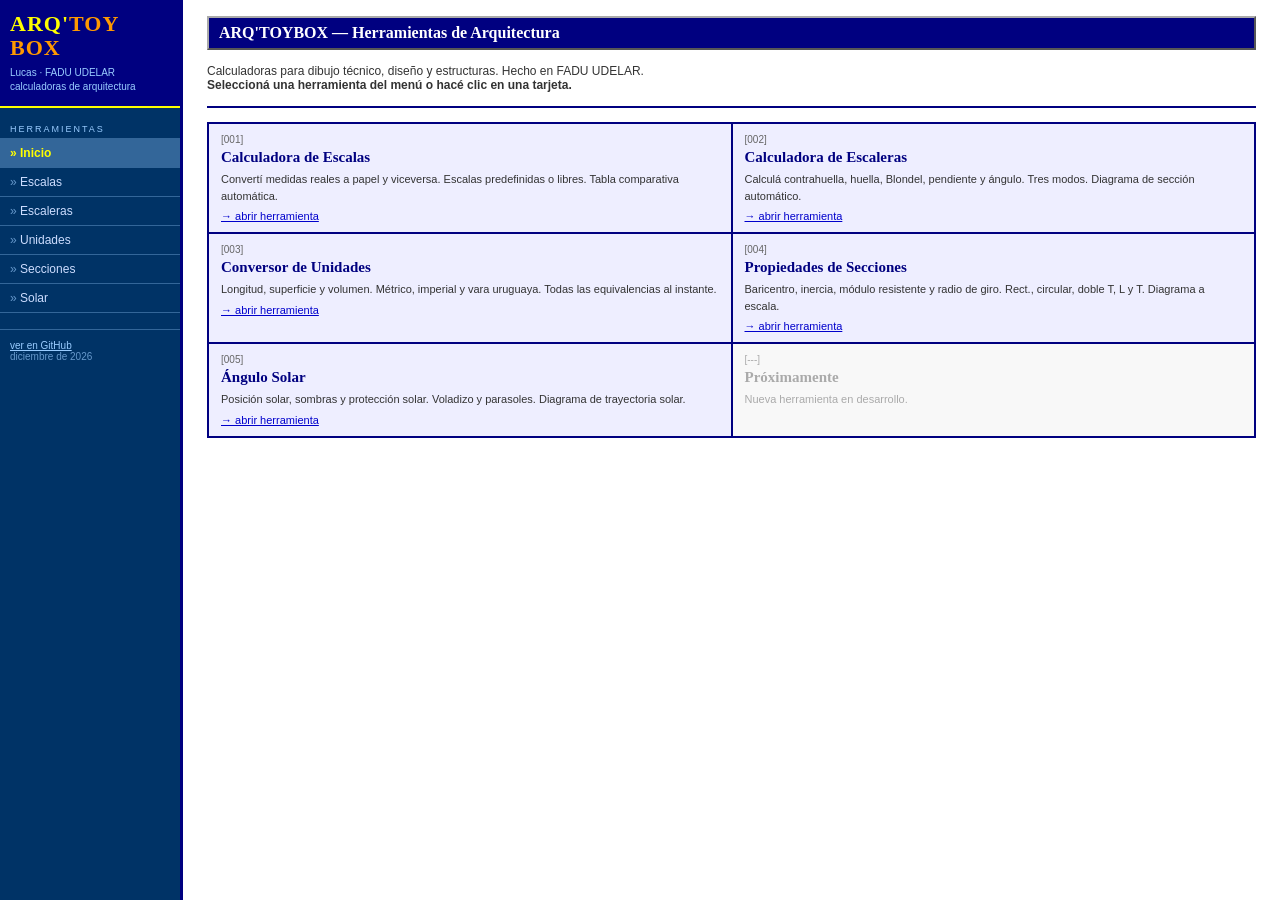
==== index.html @ 0f204b92 "Rename index(1).html to index.html" ====
<!DOCTYPE html>
<html lang="es">
<head>
  <meta charset="UTF-8" />
  <meta name="viewport" content="width=1200" />
  <title>ARQ'TOYBOX</title>
  <link rel="preconnect" href="https://fonts.googleapis.com" />
  <link href="https://fonts.googleapis.com/css2?family=DM+Mono:ital,wght@0,300;0,400;0,500;1,300&family=Barlow+Condensed:wght@300;400;600;700&display=swap" rel="stylesheet" />
  <style>
    * { margin: 0; padding: 0; box-sizing: border-box; }

    body {
      min-width: 1100px;
      background: #cccccc;
      font-family: Arial, Helvetica, sans-serif;
      font-size: 13px;
      color: #000000;
    }

    /* LAYOUT */
    .wrap {
      display: flex;
      width: 100%;
      min-height: 100vh;
      align-items: stretch;
    }

    .sidebar {
      width: 180px;
      flex-shrink: 0;
      position: sticky;
      top: 0;
      height: 100vh;
      overflow-y: auto;
      background: #003366;
      color: #ffffff;
      padding: 0;
      scrollbar-width: none;
    }
    .sidebar::-webkit-scrollbar { display: none; }

    .sidebar-header {
      background: #000080;
      padding: 12px 10px;
      border-bottom: 2px solid #ffff00;
    }

    .site-title {
      font-family: "Times New Roman", Times, serif;
      font-size: 22px;
      font-weight: bold;
      color: #ffff00;
      line-height: 1.1;
      text-transform: uppercase;
      letter-spacing: 1px;
    }

    .site-title span { color: #ff9900; }

    .header-sub {
      font-size: 10px;
      color: #99ccff;
      margin-top: 6px;
      line-height: 1.4;
    }

    /* NAV */
    .tabs-bar {
      padding: 8px 0;
    }

    .nav-label {
      font-size: 9px;
      color: #99ccff;
      text-transform: uppercase;
      letter-spacing: 2px;
      padding: 8px 10px 4px;
      border-bottom: 1px solid #336699;
    }

    .tab-btn {
      display: block;
      width: 100%;
      background: none;
      border: none;
      border-bottom: 1px solid #336699;
      padding: 7px 10px;
      font-family: Arial, sans-serif;
      font-size: 12px;
      color: #ccddff;
      cursor: pointer;
      text-align: left;
      text-decoration: none;
    }
    .tab-btn::before { content: "» "; color: #6699cc; }
    .tab-btn:hover { background: #336699; color: #ffffff; }
    .tab-btn.active { background: #336699; color: #ffff00; font-weight: bold; }
    .tab-btn.active::before { color: #ffff00; }

    .sidebar-footer {
      padding: 10px;
      font-size: 10px;
      color: #6699cc;
      border-top: 1px solid #336699;
      margin-top: 8px;
    }
    .sidebar-footer a { color: #99ccff; }

    /* MAIN */
    .main-content {
      flex: 1;
      min-width: 0;
      padding: 16px 24px;
      background: #ffffff;
      border-left: 3px solid #000080;
      overflow-x: auto;
    }

    /* PAGE TITLE BAR */
    .page-title-bar {
      background: #000080;
      color: #ffffff;
      font-family: "Times New Roman", serif;
      font-size: 16px;
      font-weight: bold;
      padding: 6px 10px;
      margin-bottom: 14px;
      border: 2px outset #aaaaaa;
    }

    /* PANELS */
    .panel { display: none; }
    .panel.active { display: block; }

    /* INICIO */
    .tools-grid {
      display: table;
      width: 100%;
      border-collapse: collapse;
      margin-top: 10px;
    }
    .tools-row { display: table-row; }
    .tool-card {
      display: table-cell;
      width: 50%;
      border: 2px solid #000080;
      padding: 10px 12px;
      vertical-align: top;
      background: #eeeeff;
      cursor: pointer;
    }
    .tool-card:hover { background: #ddddff; }
    .tool-card + .tool-card { border-left: none; }
    .tools-row + .tools-row .tool-card { border-top: none; }

    .tool-num { font-size: 10px; color: #666666; margin-bottom: 4px; }
    .tool-name {
      font-family: "Times New Roman", serif;
      font-size: 15px;
      font-weight: bold;
      color: #000080;
      margin-bottom: 5px;
    }
    .tool-desc { font-size: 11px; color: #333333; line-height: 1.5; }
    .tool-link { color: #0000cc; font-size: 11px; text-decoration: underline; display: block; margin-top: 6px; }

    /* SECCIÓN HR */
    .section-hr {
      border: none;
      border-top: 2px solid #000080;
      margin: 14px 0;
    }

    /* CALCULADORAS */
    .calc-wrap {
      display: flex;
      gap: 16px;
      align-items: flex-start;
    }
    .calc-wrap > .calc-block:first-child {
      width: 320px;
      flex-shrink: 0;
      border-right: 1px dashed #999999;
      padding-right: 16px;
      background: none;
      border-top: none;
      border-left: none;
      border-bottom: none;
    }
    .calc-wrap > .calc-block:not(:first-child) {
      flex: 1;
      background: none;
      border: none;
      padding-left: 0;
    }

    .calc-block { margin-bottom: 14px; }

    .calc-title {
      background: #000080;
      color: #ffffff;
      font-size: 11px;
      font-weight: bold;
      padding: 4px 8px;
      text-transform: uppercase;
      letter-spacing: 1px;
      margin-bottom: 10px;
    }

    /* inputs */
    .field { margin-bottom: 10px; }
    .field label {
      display: block;
      font-size: 11px;
      font-weight: bold;
      color: #333333;
      margin-bottom: 3px;
    }
    .field input, .field select {
      width: 100%;
      border: 2px inset #aaaaaa;
      background: #ffffff;
      color: #000000;
      font-family: "Courier New", monospace;
      font-size: 13px;
      padding: 3px 5px;
      -moz-appearance: textfield;
    }
    .field input::-webkit-outer-spin-button,
    .field input::-webkit-inner-spin-button { -webkit-appearance: none; }
    .field input:focus, .field select:focus { outline: 2px solid #000080; }
    .input-group { display: flex; gap: 4px; }
    .input-group input { flex: 1; }
    .input-group select { width: 80px; flex-shrink: 0; }

    /* presets */
    .scale-presets { margin-bottom: 8px; }
    .preset-btn {
      background: #dddddd;
      border: 2px outset #aaaaaa;
      color: #000000;
      font-size: 10px;
      padding: 2px 6px;
      cursor: pointer;
      margin: 2px;
      font-family: Arial, sans-serif;
    }
    .preset-btn:active { border-style: inset; }
    .preset-btn.sel { background: #000080; color: #ffff00; border-style: inset; }
    .preset-btn:hover:not(.sel) { background: #bbbbdd; }

    /* resultado */
    .result-box {
      border: 2px inset #aaaaaa;
      background: #f0f0f0;
      padding: 8px 10px;
      margin-top: 6px;
      font-family: "Courier New", monospace;
    }
    .result-row {
      display: flex;
      justify-content: space-between;
      align-items: baseline;
      padding: 3px 0;
      border-bottom: 1px dotted #999999;
    }
    .result-row:last-child { border-bottom: none; }
    .result-label { font-size: 10px; color: #555555; font-family: Arial, sans-serif; }
    .result-val { font-size: 15px; font-weight: bold; color: #000080; font-family: "Courier New", monospace; }
    .result-val.accent { color: #cc0000; }
    .result-val.small { font-size: 12px; }

    /* badges */
    .status-badge { font-size: 10px; font-weight: bold; padding: 1px 5px; border: 1px solid; }
    .status-ok   { background: #ccffcc; color: #006600; border-color: #006600; }
    .status-warn { background: #ffffcc; color: #886600; border-color: #886600; }
    .status-bad  { background: #ffcccc; color: #cc0000; border-color: #cc0000; }

    /* modos */
    .mode-tabs { margin-bottom: 10px; }
    .mode-btn {
      background: #dddddd;
      border: 2px outset #aaaaaa;
      font-size: 10px;
      padding: 3px 8px;
      cursor: pointer;
      font-family: Arial, sans-serif;
      margin-right: 2px;
      color: #000000;
    }
    .mode-btn.active { background: #000080; color: #ffffff; border-style: inset; }
    .mode-btn:hover:not(.active) { background: #bbbbdd; }
    .mode-panel { display: none; }
    .mode-panel.active { display: block; }

    /* SVG */
    .stair-svg { width: 100%; margin-top: 10px; }

    /* SECCIONES */
    .sec-form { display: none; }
    .sec-form.active { display: block; }

    /* ACORDEÓN */
    .didactic { margin-top: 16px; border: 2px solid #000080; }
    .didactic-header {
      background: #ccccee;
      border-bottom: 1px solid #000080;
      padding: 6px 10px;
      cursor: pointer;
      display: flex;
      justify-content: space-between;
      align-items: center;
      user-select: none;
    }
    .didactic-header:hover { background: #bbbbdd; }
    .didactic-header-left { display: flex; align-items: center; gap: 8px; }
    .didactic-icon { font-weight: bold; color: #000080; font-size: 12px; }
    .didactic-title { font-size: 11px; font-weight: bold; color: #000066; text-transform: uppercase; letter-spacing: 1px; }
    .didactic-arrow { color: #000080; font-size: 11px; }
    .didactic.open .didactic-arrow { transform: rotate(180deg); display: inline-block; }

    .didactic-body {
      display: none;
      padding: 12px 14px;
      background: #f8f8ff;
      font-size: 12px;
      line-height: 1.7;
      color: #222222;
    }
    .didactic.open .didactic-body { display: block; }
    .didactic-body p { margin-bottom: 10px; }
    .didactic-body p:last-child { margin-bottom: 0; }
    .didactic-body strong { color: #000080; }
    .didactic-body em { color: #cc0000; font-style: normal; font-weight: bold; }

    .didactic-body .formula {
      display: block;
      background: #eeeeff;
      border-left: 3px solid #000080;
      padding: 6px 10px;
      margin: 8px 0;
      font-family: "Courier New", monospace;
      font-size: 12px;
      color: #000000;
    }

    .didactic-body ul { list-style: disc; padding-left: 18px; margin: 6px 0 10px; }
    .didactic-body ul li { margin-bottom: 3px; font-size: 12px; }
    .didactic-body ul li strong { color: #000080; }

    .didactic-section-title {
      font-size: 10px;
      font-weight: bold;
      color: #000080;
      text-transform: uppercase;
      letter-spacing: 1px;
      margin: 12px 0 5px;
      border-bottom: 1px solid #ccccee;
      padding-bottom: 2px;
    }
    .didactic-section-title:first-child { margin-top: 0; }
  </style>
</head>
<body>
<div class="wrap">

  <!-- SIDEBAR -->
  <aside class="sidebar">
    <div class="sidebar-header">
      <div class="site-title">ARQ'<span>TOY<br>BOX</span></div>
      <p class="header-sub">Lucas · FADU UDELAR<br>calculadoras de arquitectura</p>
    </div>

    <nav class="tabs-bar">
      <div class="nav-label">herramientas</div>
      <button class="tab-btn active" data-tab="inicio">Inicio</button>
      <button class="tab-btn" data-tab="escalas">Escalas</button>
      <button class="tab-btn" data-tab="escaleras">Escaleras</button>
      <button class="tab-btn" data-tab="unidades">Unidades</button>
      <button class="tab-btn" data-tab="secciones">Secciones</button>
      <button class="tab-btn" data-tab="solar">Solar</button>
    </nav>

    <div class="sidebar-footer">
      <a href="https://github.com" target="_blank">ver en GitHub</a><br>
      <span id="footerDate"></span>
    </div>
  </aside>

  <!-- MAIN -->
  <main class="main-content">
  <section class="panel active" id="panel-inicio">
    <div class="page-title-bar">ARQ'TOYBOX — Herramientas de Arquitectura</div>
    <p style="font-size:12px; margin-bottom:10px; color:#333;">
      Calculadoras para dibujo técnico, diseño y estructuras. Hecho en FADU UDELAR.<br>
      <strong>Seleccioná una herramienta del menú o hacé clic en una tarjeta.</strong>
    </p>
    <hr class="section-hr">
    <div class="tools-grid">
      <div class="tools-row">
        <div class="tool-card" onclick="switchTab('escalas')">
          <div class="tool-num">[001]</div>
          <div class="tool-name">Calculadora de Escalas</div>
          <div class="tool-desc">Convertí medidas reales a papel y viceversa. Escalas predefinidas o libres. Tabla comparativa automática.</div>
          <span class="tool-link">→ abrir herramienta</span>
        </div>
        <div class="tool-card" onclick="switchTab('escaleras')">
          <div class="tool-num">[002]</div>
          <div class="tool-name">Calculadora de Escaleras</div>
          <div class="tool-desc">Calculá contrahuella, huella, Blondel, pendiente y ángulo. Tres modos. Diagrama de sección automático.</div>
          <span class="tool-link">→ abrir herramienta</span>
        </div>
      </div>
      <div class="tools-row">
        <div class="tool-card" onclick="switchTab('unidades')">
          <div class="tool-num">[003]</div>
          <div class="tool-name">Conversor de Unidades</div>
          <div class="tool-desc">Longitud, superficie y volumen. Métrico, imperial y vara uruguaya. Todas las equivalencias al instante.</div>
          <span class="tool-link">→ abrir herramienta</span>
        </div>
        <div class="tool-card" onclick="switchTab('secciones')">
          <div class="tool-num">[004]</div>
          <div class="tool-name">Propiedades de Secciones</div>
          <div class="tool-desc">Baricentro, inercia, módulo resistente y radio de giro. Rect., circular, doble T, L y T. Diagrama a escala.</div>
          <span class="tool-link">→ abrir herramienta</span>
        </div>
      </div>
      <div class="tools-row">
        <div class="tool-card" onclick="switchTab('solar')">
          <div class="tool-num">[005]</div>
          <div class="tool-name">Ángulo Solar</div>
          <div class="tool-desc">Posición solar, sombras y protección solar. Voladizo y parasoles. Diagrama de trayectoria solar.</div>
          <span class="tool-link">→ abrir herramienta</span>
        </div>
        <div class="tool-card" style="background:#f8f8f8; cursor:default;">
          <div class="tool-num" style="color:#aaa;">[---]</div>
          <div class="tool-name" style="color:#aaa;">Próximamente</div>
          <div class="tool-desc" style="color:#aaa;">Nueva herramienta en desarrollo.</div>
        </div>
      </div>
    </div>
  </section>

  <!-- ══ ESCALAS ══ -->
  <section class="panel" id="panel-escalas">
    <div class="page-title-bar">Calculadora de Escalas</div>
    <div class="calc-wrap">

      <div class="calc-block">
        <div class="calc-title">Parámetros</div>
        <div class="field">
          <label>Escala</label>
          <div class="scale-presets" id="scalePresets">
            <button class="preset-btn" data-v="5">1:5</button>
            <button class="preset-btn" data-v="10">1:10</button>
            <button class="preset-btn" data-v="20">1:20</button>
            <button class="preset-btn" data-v="25">1:25</button>
            <button class="preset-btn" data-v="50">1:50</button>
            <button class="preset-btn" data-v="75">1:75</button>
            <button class="preset-btn" data-v="100">1:100</button>
            <button class="preset-btn" data-v="200">1:200</button>
            <button class="preset-btn" data-v="500">1:500</button>
            <button class="preset-btn" data-v="1000">1:1000</button>
          </div>
          <div class="input-group">
            <span style="font-size:14px;color:var(--dim);padding:9px 10px 9px 0;white-space:nowrap;">1 :</span>
            <input type="number" id="scaleVal" min="1" placeholder="200" value="200" />
          </div>
        </div>
        <div class="field">
          <label>Medida real</label>
          <div class="input-group">
            <input type="number" id="realVal" min="0" step="any" placeholder="0" />
            <select id="realUnit">
              <option value="mm">mm</option>
              <option value="cm">cm</option>
              <option value="m" selected>m</option>
            </select>
          </div>
        </div>
        <div style="margin:4px 0 16px;font-size:9px;letter-spacing:.1em;color:var(--dim);text-transform:uppercase;">
          ↕ o ingresá una medida de papel →
        </div>
        <div class="field">
          <label>Medida en papel (inverso)</label>
          <div class="input-group">
            <input type="number" id="paperVal" min="0" step="any" placeholder="0" />
            <select id="paperUnit">
              <option value="mm" selected>mm</option>
              <option value="cm">cm</option>
            </select>
          </div>
        </div>
      </div>

      <div class="calc-block">
        <div class="calc-title">Resultado</div>
        <div style="font-size:9px;letter-spacing:.14em;text-transform:uppercase;color:var(--dim);margin-bottom:12px;" id="scaleLabel">Escala 1:200</div>
        <div class="result-box">
          <div class="result-row">
            <span class="result-label">En papel</span>
            <span class="result-val accent" id="r-mm">—</span>
          </div>
          <div class="result-row">
            <span class="result-label">En papel (cm)</span>
            <span class="result-val small" id="r-cm">—</span>
          </div>
          <div class="result-row">
            <span class="result-label">Medida real</span>
            <span class="result-val small" id="r-real">—</span>
          </div>
        </div>
        <div style="margin-top:20px;">
          <div style="font-size:9px;letter-spacing:.14em;text-transform:uppercase;color:var(--dim);margin-bottom:10px;">Misma medida en otras escalas</div>
          <div id="scaleTable" style="font-size:11px;color:var(--dim);"></div>
        </div>
      </div>
    </div>

    <!-- ACORDEÓN: qué es la escala -->
    <div class="didactic" id="acc-escalas">
      <div class="didactic-header" onclick="toggleAcc('acc-escalas')">
        <div class="didactic-header-left">
          <span class="didactic-icon">?</span>
          <span class="didactic-title">¿Qué es la escala y cómo se usa?</span>
        </div>
        <span class="didactic-arrow">▾</span>
      </div>
      <div class="didactic-body">
        <div class="didactic-section-title">Concepto</div>
        <p>La <strong>escala</strong> es la relación de proporción entre las dimensiones de un dibujo y las dimensiones reales del objeto representado. Se expresa como una razón <em>1:N</em>, donde N indica cuántas veces más grande es la realidad respecto al papel.</p>
        <p>Una escala <strong>1:100</strong> significa que 1 cm en el dibujo equivale a 100 cm (1 m) en la realidad. Una escala <strong>1:1</strong> sería tamaño natural.</p>

        <div class="didactic-section-title">Fórmulas</div>
        <span class="formula">medida en papel = medida real ÷ N</span>
        <span class="formula">medida real = medida en papel × N</span>

        <div class="didactic-section-title">Escalas según uso típico</div>
        <ul>
          <li><strong>1:1 — 1:5</strong> detalles constructivos, piezas, herrajes</li>
          <li><strong>1:10 — 1:20</strong> detalles de carpintería, secciones de muros</li>
          <li><strong>1:50</strong> planos de arquitectura estándar (plantas, cortes, fachadas)</li>
          <li><strong>1:100</strong> plantas generales, proyectos completos</li>
          <li><strong>1:200 — 1:500</strong> implantación, sitio, contexto urbano</li>
          <li><strong>1:1000 y más</strong> planimetría urbana, cartografía</li>
        </ul>

        <div class="didactic-section-title">Para maquetas</div>
        <p>Las escalas más usadas en maquetas son <strong>1:50, 1:100 y 1:200</strong>. A 1:50 una pared de 3 m de altura mide 6 cm en la maqueta. Es la escala donde el detalle de aberturas y espesores de muros empieza a ser legible.</p>

        <div class="didactic-section-title">Tip</div>
        <p>La tabla comparativa que genera la calculadora sirve para decidir qué escala usar según el tamaño de papel disponible: si a 1:100 el dibujo entra en A3 pero a 1:50 no, tenés el dato directo.</p>
      </div>
    </div>
  </section>

  <!-- ══ ESCALERAS ══ -->
  <section class="panel" id="panel-escaleras">
    <div class="page-title-bar">Calculadora de Escaleras</div>

    <!-- PARÁMETROS EN UNA SOLA FILA -->
    <table style="border-collapse:collapse; width:100%; margin-bottom:10px; border:2px solid #000080;">
      <tr style="background:#000080; color:#fff;">
        <th colspan="6" style="padding:4px 8px; font-size:11px; text-align:left; letter-spacing:1px;">PARÁMETROS — completá los que sabés, el resto se calcula</th>
      </tr>
      <tr style="background:#eeeeff;">
        <td style="padding:6px 8px; border:1px solid #aaa; font-size:10px; font-weight:bold; white-space:nowrap;">Altura total H</td>
        <td style="padding:6px 8px; border:1px solid #aaa; font-size:10px; font-weight:bold; white-space:nowrap;">Desarrollo D</td>
        <td style="padding:6px 8px; border:1px solid #aaa; font-size:10px; font-weight:bold; white-space:nowrap;">N° escalones</td>
        <td style="padding:6px 8px; border:1px solid #aaa; font-size:10px; font-weight:bold; white-space:nowrap;">Contrahuella ch</td>
        <td style="padding:6px 8px; border:1px solid #aaa; font-size:10px; font-weight:bold; white-space:nowrap;">Huella h</td>
        <td style="padding:6px 8px; border:1px solid #aaa; font-size:10px; font-weight:bold; white-space:nowrap;">Blondel target</td>
      </tr>
      <tr>
        <td style="padding:4px 6px; border:1px solid #ccc;">
          <input type="number" id="st-H" class="stair-inp" step="1" min="1" placeholder="ej: 270"
            style="width:100%; border:2px inset #aaa; font-family:'Courier New',monospace; font-size:13px; padding:3px 5px;" />
          <div style="font-size:9px;color:#666;margin-top:2px;">cm</div>
        </td>
        <td style="padding:4px 6px; border:1px solid #ccc;">
          <input type="number" id="st-D" class="stair-inp" step="1" min="1" placeholder="ej: 390"
            style="width:100%; border:2px inset #aaa; font-family:'Courier New',monospace; font-size:13px; padding:3px 5px;" />
          <div style="font-size:9px;color:#666;margin-top:2px;">cm (opcional)</div>
        </td>
        <td style="padding:4px 6px; border:1px solid #ccc;">
          <input type="number" id="st-N" class="stair-inp" step="1" min="1" placeholder="ej: 15"
            style="width:100%; border:2px inset #aaa; font-family:'Courier New',monospace; font-size:13px; padding:3px 5px;" />
          <div style="font-size:9px;color:#666;margin-top:2px;">escalones</div>
        </td>
        <td style="padding:4px 6px; border:1px solid #ccc;">
          <input type="number" id="st-cp" class="stair-inp" step="0.5" min="1" placeholder="ej: 17"
            style="width:100%; border:2px inset #aaa; font-family:'Courier New',monospace; font-size:13px; padding:3px 5px;" />
          <div style="font-size:9px;color:#666;margin-top:2px;">cm (opcional)</div>
        </td>
        <td style="padding:4px 6px; border:1px solid #ccc;">
          <input type="number" id="st-h" class="stair-inp" step="0.5" min="1" placeholder="ej: 29"
            style="width:100%; border:2px inset #aaa; font-family:'Courier New',monospace; font-size:13px; padding:3px 5px;" />
          <div style="font-size:9px;color:#666;margin-top:2px;">cm (opcional)</div>
        </td>
        <td style="padding:4px 6px; border:1px solid #ccc;">
          <input type="number" id="st-B" class="stair-inp" step="0.5" min="55" max="70" placeholder="63"
            style="width:100%; border:2px inset #aaa; font-family:'Courier New',monospace; font-size:13px; padding:3px 5px;" />
          <div style="font-size:9px;color:#666;margin-top:2px;">cm (default 63)</div>
        </td>
      </tr>
    </table>

    <!-- RESULTADO + DIBUJO LADO A LADO -->
    <div style="display:flex; gap:16px; align-items:flex-start;">

      <!-- Resultados numéricos -->
      <div style="min-width:260px; flex-shrink:0;">
        <div class="calc-title">Resultado</div>
        <div id="stairResult" style="font-size:11px; color:#666;">Ingresá la altura para calcular.</div>
      </div>

      <!-- Dibujo -->
      <div style="flex:1; border-left:1px dashed #999; padding-left:16px;">
        <div class="calc-title">Sección &amp; planta</div>
        <div id="stairDrawing"></div>
      </div>

    </div>

    <!-- ACORDEÓN -->
    <div class="didactic" id="acc-escaleras">
      <div class="didactic-header" onclick="toggleAcc('acc-escaleras')">
        <div class="didactic-header-left">
          <span class="didactic-icon">?</span>
          <span class="didactic-title">Contrahuella, huella, Blondel y pendiente — ¿qué es cada cosa?</span>
        </div>
        <span class="didactic-arrow">▾</span>
      </div>
      <div class="didactic-body">
        <div class="didactic-section-title">Partes de un escalón</div>
        <p><strong>Contrahuella (ch)</strong> es la dimensión vertical del escalón (alzada/tabica). Interior cómodo: entre <em>16 y 18 cm</em>.</p>
        <p><strong>Huella (h)</strong> es la superficie horizontal donde apoya el pie. No menor a <em>25 cm</em>; ideal 28–32 cm.</p>
        <div class="didactic-section-title">Regla de Blondel</div>
        <p>Relaciona cp y h con el paso humano promedio (~63 cm):</p>
        <span class="formula">2ch + h = 63 cm &nbsp;(rango cómodo: 60 – 65 cm)</span>
        <div class="didactic-section-title">Desarrollo vs. proyección horizontal</div>
        <p>El <strong>desarrollo</strong> es el espacio disponible en planta. La escalera ocupa <strong>(N−1) × h</strong> — el último escalón llega al nivel de piso y no suma huella en planta.</p>
        <div class="didactic-section-title">Referencia rápida</div>
        <ul>
          <li><strong>Residencial cómoda:</strong> ch 17 · h 29 · B 63</li>
          <li><strong>Mínima reglamentaria:</strong> ch 18 · h 25 · B 61</li>
          <li><strong>Exterior:</strong> ch 14 · h 35 · B 63</li>
          <li><strong>Servicio:</strong> ch 20 · h 22 · B 62</li>
        </ul>
      </div>
    </div>
  </section>


  <section class="panel" id="panel-unidades">
    <div class="page-title-bar">Conversor de Unidades</div>

    <!-- CATEGORÍAS -->
    <div class="mode-tabs" id="unitCatTabs" style="max-width:400px; margin-bottom:28px;">
      <button class="mode-btn active" data-cat="longitud">Longitud</button>
      <button class="mode-btn" data-cat="superficie">Superficie</button>
      <button class="mode-btn" data-cat="volumen">Volumen</button>
    </div>

    <div class="calc-wrap">
      <div class="calc-block">
        <div class="calc-title">Valor de entrada</div>
        <div class="field">
          <label id="unitInputLabel">Cantidad</label>
          <div class="input-group">
            <input type="number" id="unitVal" min="0" step="any" placeholder="0" />
            <select id="unitFrom" style="width:110px;"></select>
          </div>
        </div>
      </div>

      <div class="calc-block">
        <div class="calc-title">Equivalencias</div>
        <div id="unitResult" style="color:var(--dim);font-size:11px;">Ingresá un valor para convertir.</div>
      </div>
    </div>

    <!-- ACORDEÓN -->
    <div class="didactic" id="acc-unidades">
      <div class="didactic-header" onclick="toggleAcc('acc-unidades')">
        <div class="didactic-header-left">
          <span class="didactic-icon">?</span>
          <span class="didactic-title">¿Por qué hay tantas unidades? — sistemas de medida</span>
        </div>
        <span class="didactic-arrow">▾</span>
      </div>
      <div class="didactic-body">
        <div class="didactic-section-title">Sistema Internacional (SI)</div>
        <p>El <strong>Sistema Internacional</strong> es el estándar científico y técnico global. Para arquitectura, las unidades base son el <em>metro (m)</em> y sus derivados: kilómetro, centímetro, milímetro. En planos de arquitectura se trabaja casi siempre en metros o centímetros; los detalles constructivos suelen ir en milímetros.</p>

        <div class="didactic-section-title">Sistema imperial</div>
        <p>Usado principalmente en Estados Unidos y en parte del mundo anglosajón. Las unidades clave son el <strong>pie (ft)</strong> y la <strong>pulgada (in)</strong>. 1 pie = 12 pulgadas = 30,48 cm. Muchos materiales de construcción importados (tubería, perfiles metálicos, plywood) se siguen comercializando en pulgadas incluso en países métricos.</p>
        <span class="formula">1 pie = 30.48 cm &nbsp;|&nbsp; 1 pulgada = 2.54 cm</span>

        <div class="didactic-section-title">Vara</div>
        <p>Unidad tradicional iberoamericana. Su valor varía según el país: en Uruguay la <strong>vara castellana</strong> equivale a <em>0.836 m</em>. Aparece en planos históricos, escrituras antiguas y mensuras catastrales. Saber convertirla es útil al trabajar con documentación de edificios del siglo XIX o principios del XX.</p>
        <span class="formula">1 vara (UY) ≈ 0.836 m</span>

        <div class="didactic-section-title">Superficie</div>
        <p>La unidad SI es el <strong>metro cuadrado (m²)</strong>. En agrimensura y bienes raíces aparecen la <strong>hectárea (ha)</strong> = 10 000 m² y el <strong>acre</strong> (sistema imperial) = 4 046,86 m². El <strong>pie cuadrado (ft²)</strong> es la unidad de superficie más usada en el mercado inmobiliario anglosajón; 1 ft² = 0,0929 m².</p>

        <div class="didactic-section-title">Volumen</div>
        <p>El <strong>metro cúbico (m³)</strong> es la unidad base. Se usa para cómputos de excavación, hormigón, relleno y áridos. El <strong>litro</strong> es 1/1000 de m³ y se usa para instalaciones (cisternas, tanques). El <strong>pie cúbico (ft³)</strong> aparece en especificaciones de equipamiento HVAC importado; 1 ft³ ≈ 28,32 litros.</p>
      </div>
    </div>
  </section>

  <!-- ══ SECCIONES ══ -->
  <section class="panel" id="panel-secciones">
    <div class="page-title-bar">Propiedades de Secciones</div>

    <div class="mode-tabs" id="secTypeTabs" style="margin-bottom:24px;">
      <button class="mode-btn active" data-sec="rect">Rect.</button>
      <button class="mode-btn" data-sec="circ">Circ.</button>
      <button class="mode-btn" data-sec="I">Doble T</button>
      <button class="mode-btn" data-sec="L">L</button>
      <button class="mode-btn" data-sec="T">T</button>
    </div>

    <div class="calc-wrap">

      <!-- INPUTS -->
      <div class="calc-block">
        <div class="calc-title">Dimensiones <span style="font-size:9px;color:var(--dim)">(cm)</span></div>

        <!-- RECT -->
        <div class="sec-form active" id="sec-form-rect">
          <div class="field"><label>Base b</label><input class="sec-input" type="number" id="rect-b" min="0" step="any" placeholder="10"/></div>
          <div class="field"><label>Altura h</label><input class="sec-input" type="number" id="rect-h" min="0" step="any" placeholder="20"/></div>
        </div>

        <!-- CIRC -->
        <div class="sec-form" id="sec-form-circ">
          <div class="field"><label>Diámetro exterior d</label><input class="sec-input" type="number" id="circ-d" min="0" step="any" placeholder="20"/></div>
          <div class="field"><label>Diámetro interior dᵢ (0 = maciza)</label><input class="sec-input" type="number" id="circ-di" min="0" step="any" placeholder="0"/></div>
        </div>

        <!-- I -->
        <div class="sec-form" id="sec-form-I">
          <div class="field"><label>Ancho de alas bf</label><input class="sec-input" type="number" id="I-bf" min="0" step="any" placeholder="15"/></div>
          <div class="field"><label>Espesor de alas tf</label><input class="sec-input" type="number" id="I-tf" min="0" step="any" placeholder="2"/></div>
          <div class="field"><label>Altura alma hw</label><input class="sec-input" type="number" id="I-hw" min="0" step="any" placeholder="20"/></div>
          <div class="field"><label>Espesor alma tw</label><input class="sec-input" type="number" id="I-tw" min="0" step="any" placeholder="1.5"/></div>
        </div>

        <!-- L -->
        <div class="sec-form" id="sec-form-L">
          <div class="field"><label>Ancho b</label><input class="sec-input" type="number" id="L-b" min="0" step="any" placeholder="10"/></div>
          <div class="field"><label>Altura h</label><input class="sec-input" type="number" id="L-h" min="0" step="any" placeholder="15"/></div>
          <div class="field"><label>Espesor t</label><input class="sec-input" type="number" id="L-t" min="0" step="any" placeholder="1.5"/></div>
        </div>

        <!-- T -->
        <div class="sec-form" id="sec-form-T">
          <div class="field"><label>Ancho de ala bf</label><input class="sec-input" type="number" id="T-bf" min="0" step="any" placeholder="15"/></div>
          <div class="field"><label>Espesor de ala tf</label><input class="sec-input" type="number" id="T-tf" min="0" step="any" placeholder="2"/></div>
          <div class="field"><label>Altura alma hw</label><input class="sec-input" type="number" id="T-hw" min="0" step="any" placeholder="20"/></div>
          <div class="field"><label>Espesor alma tw</label><input class="sec-input" type="number" id="T-tw" min="0" step="any" placeholder="1.5"/></div>
        </div>
      </div>

      <!-- RESULTADO + DIAGRAMA -->
      <div class="calc-block">
        <div class="calc-title">Propiedades</div>
        <div id="secResult" style="color:var(--dim);font-size:11px;">Ingresá las dimensiones para calcular.</div>
        <div id="secDiagram"></div>
        <div style="margin-top:12px;font-size:9px;color:var(--dim);letter-spacing:.08em;">
          ✕ = baricentro &nbsp;|&nbsp; <span style="color:var(--warn)">—</span> ejes centroidales
        </div>
      </div>

    </div>

    <!-- ACORDEÓN -->
    <div class="didactic" id="acc-secciones">
      <div class="didactic-header" onclick="toggleAcc('acc-secciones')">
        <div class="didactic-header-left">
          <span class="didactic-icon">?</span>
          <span class="didactic-title">Baricentro, inercia, módulo resistente y radio de giro — ¿qué es cada cosa?</span>
        </div>
        <span class="didactic-arrow">▾</span>
      </div>
      <div class="didactic-body">

        <div class="didactic-section-title">Baricentro (centro de gravedad geométrico)</div>
        <p>El <strong>baricentro</strong> es el punto donde se concentra geométricamente la sección. Para secciones simétricas coincide con el centro; para secciones asimétricas (L, T no simétrica) hay que calcularlo por suma ponderada de subáreas.</p>
        <span class="formula">ȳ = Σ(Aᵢ · yᵢ) ÷ Σ Aᵢ</span>
        <p>Es el punto desde donde se miden las distancias para calcular inercia y módulo resistente. En vigas, el baricentro define el <em>eje neutro</em>: la fibra que no se deforma en flexión.</p>

        <div class="didactic-section-title">Momento de inercia (I)</div>
        <p>El <strong>momento de inercia</strong> mide la resistencia geométrica de la sección a la flexión. A mayor inercia, menor deformación ante una misma carga. Su unidad es cm⁴ (o mm⁴).</p>
        <span class="formula">Ix = ∫ y² dA &nbsp;→&nbsp; para un rect.: Ix = b·h³ / 12</span>
        <p>El <strong>teorema de Steiner</strong> permite calcular la inercia de secciones compuestas: se suma la inercia propia de cada subárea más el área multiplicada por el cuadrado de la distancia al baricentro total.</p>
        <span class="formula">I_total = Σ (Iᵢ_propio + Aᵢ · dᵢ²)</span>

        <div class="didactic-section-title">Módulo resistente (W)</div>
        <p>El <strong>módulo resistente</strong> relaciona el momento flector con la tensión máxima en la sección. Es la inercia dividida por la distancia del baricentro a la fibra más alejada.</p>
        <span class="formula">Wx = Ix ÷ ȳ_max &nbsp;→&nbsp; σ_max = M ÷ Wx</span>
        <p>Su unidad es cm³. A mayor W, menor tensión ante el mismo momento. Por eso las secciones I son eficientes: alejan material del baricentro maximizando W con poco peso.</p>

        <div class="didactic-section-title">Radio de giro (i)</div>
        <p>El <strong>radio de giro</strong> es una medida de cómo está distribuida el área respecto al eje. Se usa principalmente para el cálculo de pandeo en columnas comprimidas (fórmula de Euler).</p>
        <span class="formula">ix = √(Ix ÷ A)</span>
        <p>A mayor radio de giro, mayor resistencia al pandeo. Una sección tubular tiene mayor radio de giro que una barra maciza de igual área, por eso los tubos son más eficientes como columnas.</p>

        <div class="didactic-section-title">Ejes fuertes y débiles</div>
        <p>En secciones rectangulares e I, el <strong>eje fuerte</strong> es aquel con mayor inercia (normalmente el horizontal, x). Siempre conviene orientar la viga de modo que el eje fuerte resista la carga principal. Una viga colocada "de canto" tiene Ix mucho mayor que colocada "de plano".</p>

      </div>
    </div>
  </section>

  <!-- ══ SOLAR ══ -->
  <section class="panel" id="panel-solar">
    <div class="page-title-bar">Ángulo Solar</div>

    <!-- PARÁMETROS -->
    <table style="border-collapse:collapse; width:100%; margin-bottom:14px; border:2px solid #000080;">
      <tr style="background:#000080; color:#fff;">
        <th colspan="5" style="padding:4px 8px; font-size:11px; text-align:left; letter-spacing:1px;">LUGAR Y TIEMPO</th>
      </tr>
      <tr style="background:#eeeeff;">
        <td style="padding:5px 8px; border:1px solid #aaa; font-size:10px; font-weight:bold;">Latitud</td>
        <td style="padding:5px 8px; border:1px solid #aaa; font-size:10px; font-weight:bold;">Hemisferio</td>
        <td style="padding:5px 8px; border:1px solid #aaa; font-size:10px; font-weight:bold;">Fecha</td>
        <td style="padding:5px 8px; border:1px solid #aaa; font-size:10px; font-weight:bold;" colspan="2">
          Hora solar &nbsp;<span id="sol-hour-label" style="font-family:'Courier New',monospace; color:#cc0000; font-weight:bold;">12:00</span>
        </td>
      </tr>
      <tr>
        <td style="padding:4px 6px; border:1px solid #ccc; width:110px;">
          <input type="number" id="sol-lat" step="0.1" value="34.9" min="0" max="90"
            style="width:100%; border:2px inset #aaa; font-family:'Courier New',monospace; font-size:13px; padding:3px 5px;"/>
          <div style="font-size:9px;color:#666;margin-top:2px;">° abs.</div>
        </td>
        <td style="padding:4px 6px; border:1px solid #ccc; width:90px;">
          <select id="sol-hem" style="width:100%; border:2px inset #aaa; font-size:12px; padding:3px;">
            <option value="-1" selected>Sur ▼</option>
            <option value="1">Norte ▲</option>
          </select>
        </td>
        <td style="padding:4px 6px; border:1px solid #ccc; width:150px;">
          <input type="date" id="sol-date"
            style="width:100%; border:2px inset #aaa; font-size:12px; padding:3px 5px;"/>
        </td>
        <td style="padding:4px 6px; border:1px solid #ccc;">
          <input type="range" id="sol-hour" min="5" max="19" step="0.25" value="12"
            style="width:100%; margin:4px 0;"/>
          <div style="display:flex; justify-content:space-between; font-size:9px; color:#666;">
            <span>5:00</span><span>12:00</span><span>19:00</span>
          </div>
        </td>
        <td style="padding:4px 10px; border:1px solid #ccc; font-size:10px; color:#555; min-width:110px;" id="sol-sr">—</td>
      </tr>
    </table>

    <!-- TRES BLOQUES EN PARALELO -->
    <table style="border-collapse:collapse; width:100%; table-layout:fixed;">
      <tr style="background:#000080; color:#fff; font-size:10px; font-weight:bold; letter-spacing:1px;">
        <td style="padding:4px 10px; border:1px solid #336699; width:38%;">① TRAYECTORIA SOLAR</td>
        <td style="padding:4px 10px; border:1px solid #336699; width:31%;">② SOMBRAS</td>
        <td style="padding:4px 10px; border:1px solid #336699; width:31%;">③ PROTECCIÓN SOLAR</td>
      </tr>
      <tr style="vertical-align:top;">

        <!-- TRAYECTORIA -->
        <td style="padding:10px; border:1px solid #ccc; background:#fafafa;">
          <div id="sol-diagram-wrap"></div>
          <table style="border-collapse:collapse; width:100%; margin-top:8px; font-size:10px;">
            <tr>
              <td style="padding:2px 5px; border:1px solid #ddd; color:#c47c10; font-weight:bold;">■ Verano</td>
              <td style="padding:2px 5px; border:1px solid #ddd; color:#666;">— Equinoccio</td>
              <td style="padding:2px 5px; border:1px solid #ddd; color:#000080;">■ Invierno</td>
              <td style="padding:2px 5px; border:1px solid #ddd; color:#cc0000;">● Ahora</td>
            </tr>
          </table>
          <div id="sol-pos-table" style="margin-top:6px; font-size:11px;"></div>
        </td>

        <!-- SOMBRAS -->
        <td style="padding:10px; border:1px solid #ccc; background:#fafafa;">
          <div style="font-size:10px; font-weight:bold; margin-bottom:6px; color:#000080;">Objeto que proyecta sombra</div>
          <table style="border-collapse:collapse; width:100%; font-size:11px; margin-bottom:8px;">
            <tr>
              <td style="padding:3px 5px; border:1px solid #ddd; font-weight:bold; white-space:nowrap;">Altura objeto</td>
              <td style="padding:3px 5px; border:1px solid #ddd;">
                <input type="number" id="sol-obj-h" value="6" min="0.1" step="0.5"
                  style="width:65px; border:2px inset #aaa; font-family:'Courier New',monospace; font-size:12px; padding:2px 4px;"/> m
              </td>
            </tr>
          </table>
          <div id="sol-shadow-diagram"></div>
          <div id="sol-shadow-result" style="font-size:11px; margin-top:6px; font-family:'Courier New',monospace;"></div>
        </td>

        <!-- VOLADIZO -->
        <td style="padding:10px; border:1px solid #ccc; background:#fafafa;">
          <div style="font-size:10px; font-weight:bold; margin-bottom:6px; color:#000080;">Protección de ventana</div>
          <table style="border-collapse:collapse; width:100%; font-size:11px; margin-bottom:8px;">
            <tr>
              <td style="padding:3px 5px; border:1px solid #ddd; font-weight:bold; white-space:nowrap;">Altura ventana</td>
              <td style="padding:3px 5px; border:1px solid #ddd;">
                <input type="number" id="sol-win-h" value="1.20" min="0.1" step="0.05"
                  style="width:65px; border:2px inset #aaa; font-family:'Courier New',monospace; font-size:12px; padding:2px 4px;"/> m
              </td>
            </tr>
            <tr>
              <td style="padding:3px 5px; border:1px solid #ddd; font-weight:bold; white-space:nowrap;">Voladizo actual</td>
              <td style="padding:3px 5px; border:1px solid #ddd;">
                <input type="number" id="sol-vol" value="0.60" min="0" step="0.05"
                  style="width:65px; border:2px inset #aaa; font-family:'Courier New',monospace; font-size:12px; padding:2px 4px;"/> m
              </td>
            </tr>
          </table>
          <div id="sol-prot-diagram"></div>
          <div id="sol-prot-result" style="font-size:11px; margin-top:6px;"></div>
        </td>

      </tr>
    </table>

    <!-- ACORDEÓN -->
    <div class="didactic" id="acc-solar">
      <div class="didactic-header" onclick="toggleAcc('acc-solar')">
        <div class="didactic-header-left">
          <span class="didactic-icon">?</span>
          <span class="didactic-title">Altitud, azimut, sombras y protección solar — conceptos</span>
        </div>
        <span class="didactic-arrow">▾</span>
      </div>
      <div class="didactic-body">
        <div class="didactic-section-title">Declinación y altitud solar</div>
        <p>La <strong>declinación</strong> varía entre ±23.45° según la época del año. La <strong>altitud solar (α)</strong> es el ángulo del sol sobre el horizonte. En el hemisferio sur el sol de mediodía siempre está al norte.</p>
        <span class="formula">sin(α) = sin(φ)·sin(δ) + cos(φ)·cos(δ)·cos(H)</span>
        <div class="didactic-section-title">Azimut</div>
        <p>Dirección horizontal del sol desde el norte (0°=N, 90°=E, 180°=S, 270°=O). Determina qué fachadas están expuestas en cada momento.</p>
        <div class="didactic-section-title">Sombras</div>
        <span class="formula">L_sombra = altura_objeto ÷ tan(α)</span>
        <p>Con sol bajo (mañana, tarde, invierno) las sombras son largas. Fundamental para análisis de asoleamiento entre edificios.</p>
        <div class="didactic-section-title">Voladizo y brise-soleil</div>
        <span class="formula">voladizo_necesario = altura_ventana ÷ tan(α_verano_mediodía)</span>
        <p>El voladizo correcto bloquea el sol en verano (ángulo alto) y lo deja pasar en invierno (ángulo bajo).</p>
      </div>
    </div>
  </section>

  </main>
</div>
<script>
// ─── TABS ───
function switchTab(id) {
  document.querySelectorAll('.tab-btn').forEach(b => b.classList.remove('active'));
  document.querySelectorAll('.panel').forEach(p => p.classList.remove('active'));
  const btn = document.querySelector(`[data-tab="${id}"]`);
  const panel = document.getElementById(`panel-${id}`);
  if (btn) btn.classList.add('active');
  if (panel) panel.classList.add('active');
}
document.querySelectorAll('.tab-btn').forEach(btn =>
  btn.addEventListener('click', () => switchTab(btn.dataset.tab))
);

// ─── ACORDEÓN ───
function toggleAcc(id) {
  document.getElementById(id).classList.toggle('open');
}

// ─── FOOTER ───
document.getElementById('footerDate').textContent =
  new Date().toLocaleDateString('es-UY', { year:'numeric', month:'long' });

// ════════════════════════════════════════════
//  ESCALAS
// ════════════════════════════════════════════
const COMMON_SCALES = [5,10,20,25,50,75,100,200,500,1000];
const toMm = { mm:1, cm:10, m:1000 };

document.querySelectorAll('.preset-btn').forEach(btn => {
  btn.addEventListener('click', () => {
    document.querySelectorAll('.preset-btn').forEach(b => b.classList.remove('sel'));
    btn.classList.add('sel');
    document.getElementById('scaleVal').value = btn.dataset.v;
    calcScale();
  });
});

document.getElementById('scaleVal').addEventListener('input', () => {
  const v = +document.getElementById('scaleVal').value;
  document.querySelectorAll('.preset-btn').forEach(b =>
    b.classList.toggle('sel', +b.dataset.v === v)
  );
  calcScale();
});

['realVal','realUnit','paperVal','paperUnit'].forEach(id =>
  document.getElementById(id).addEventListener('input', calcScale)
);
document.querySelector('[data-v="200"]').classList.add('sel');

function calcScale() {
  const scale = +document.getElementById('scaleVal').value || 200;
  const rVal  = document.getElementById('realVal').value;
  const rUnit = document.getElementById('realUnit').value;
  const pVal  = document.getElementById('paperVal').value;
  const pUnit = document.getElementById('paperUnit').value;

  document.getElementById('scaleLabel').textContent = `Escala 1:${scale}`;

  let realMm = null, paperMm = null;

  if (rVal !== '' && +rVal >= 0) {
    realMm  = +rVal * toMm[rUnit];
    paperMm = realMm / scale;
    document.getElementById('paperVal').value = '';
  } else if (pVal !== '' && +pVal >= 0) {
    paperMm = +pVal * toMm[pUnit];
    realMm  = paperMm * scale;
  }

  if (realMm === null) {
    document.getElementById('r-mm').textContent = '—';
    document.getElementById('r-cm').textContent = '—';
    document.getElementById('r-real').textContent = '—';
    document.getElementById('scaleTable').innerHTML = '';
    return;
  }

  document.getElementById('r-mm').textContent   = fmt(paperMm, 'mm');
  document.getElementById('r-cm').textContent   = fmt(paperMm/10, 'cm');
  document.getElementById('r-real').textContent = fmtReal(realMm);

  const rows = COMMON_SCALES.filter(s => s !== scale).map(s => {
    const p = realMm / s;
    return `<div style="display:flex;justify-content:space-between;padding:4px 0;border-bottom:1px solid var(--border);">
      <span style="color:var(--dim)">1:${s}</span>
      <span>${fmt(p,'mm')} / ${fmt(p/10,'cm')}</span>
    </div>`;
  }).join('');
  document.getElementById('scaleTable').innerHTML = rows;
}

function fmt(val, unit) {
  if (val < 0.01) return '< 0.01 ' + unit;
  if (val >= 1000) return (val/1000).toFixed(3) + ' m';
  if (val < 1)    return val.toFixed(3) + ' ' + unit;
  return val.toFixed(2) + ' ' + unit;
}
function fmtReal(mm) {
  if (mm >= 1000000) return (mm/1000000).toFixed(3) + ' km';
  if (mm >= 1000)    return (mm/1000).toFixed(3) + ' m';
  if (mm >= 10)      return (mm/10).toFixed(2) + ' cm';
  return mm.toFixed(2) + ' mm';
}

// ════════════════════════════════════════════
//  ESCALERAS
// ════════════════════════════════════════════
document.querySelectorAll('.stair-inp').forEach(el => el.addEventListener('input', calcStairs));

function bStatus(b) {
  if (b >= 60 && b <= 65) return ['status-ok',   '✓ Cumple Blondel'];
  if (b >= 58 && b <= 67) return ['status-warn',  '~ Límite'];
  return                         ['status-bad',   '✗ Fuera de rango'];
}

function calcStairs() {
  const H   = parseFloat(document.getElementById('st-H').value)  || 0;
  const D   = parseFloat(document.getElementById('st-D').value)  || 0;
  const Nin = parseInt  (document.getElementById('st-N').value)  || 0;
  const cpIn= parseFloat(document.getElementById('st-cp').value) || 0;
  const hIn = parseFloat(document.getElementById('st-h').value)  || 0;
  const Btgt= parseFloat(document.getElementById('st-B').value)  || 63;

  if (!H) { showStairEmpty(); return; }

  // Resolver: N es el pivote principal
  let N, cp, h;

  if (Nin) {
    N  = Nin;
    cp = cpIn || H / N;
    h  = hIn  || (Btgt - 2*cp);
  } else if (cpIn) {
    // buscar N que dé cp más cercano al deseado
    let best = 1, bestDiff = Infinity;
    for (let n = 3; n <= 40; n++) {
      const diff = Math.abs(H/n - cpIn);
      if (diff < bestDiff) { bestDiff = diff; best = n; }
    }
    N  = best;
    cp = H / N;
    h  = hIn || (Btgt - 2*cp);
  } else if (D) {
    // buscar N que mejor satisfaga Blondel dado D
    let best = 1, bestDiff = Infinity;
    for (let n = 3; n <= 40; n++) {
      const c = H / n;
      if (c < 12 || c > 22) continue;
      const hh = D / (n - 1);
      if (hh < 18 || hh > 45) continue;
      const diff = Math.abs(2*c + hh - Btgt);
      if (diff < bestDiff) { bestDiff = diff; best = n; }
    }
    N  = best;
    cp = H / N;
    h  = hIn || (D / (N - 1));
  } else {
    // solo H: buscar N con Blondel más cercano a target
    let best = 1, bestDiff = Infinity;
    for (let n = 3; n <= 40; n++) {
      const c  = H / n;
      if (c < 12 || c > 22) continue;
      const hh = Btgt - 2*c;
      if (hh < 18) continue;
      const diff = Math.abs(2*c + hh - Btgt);
      if (diff < bestDiff) { bestDiff = diff; best = n; }
    }
    N  = best;
    cp = H / N;
    h  = Btgt - 2*cp;
  }

  if (!N || cp <= 0 || h <= 0) { showStairEmpty(); return; }

  const blondel  = 2*cp + h;
  const pendiente = cp / h;
  const angulo   = Math.atan(pendiente) * 180 / Math.PI;
  const proyH    = h * (N - 1);
  const [bcls, btxt] = bStatus(blondel);

  // Tabla de opciones alternativas (±2 escalones)
  let altRows = '';
  for (let n = Math.max(3, N-3); n <= N+3; n++) {
    if (n === N) continue;
    const c2 = H / n;
    if (c2 < 12 || c2 > 22) continue;
    const h2 = D ? D/(n-1) : (Btgt - 2*c2);
    if (h2 < 18 || h2 > 45) continue;
    const b2 = 2*c2 + h2;
    const [cl2] = bStatus(b2);
    altRows += `<tr>
      <td style="padding:3px 6px;border:1px solid #ccc;text-align:center;">${n}</td>
      <td style="padding:3px 6px;border:1px solid #ccc;font-family:'Courier New',monospace;">${c2.toFixed(2)}</td>
      <td style="padding:3px 6px;border:1px solid #ccc;font-family:'Courier New',monospace;">${h2.toFixed(2)}</td>
      <td style="padding:3px 6px;border:1px solid #ccc;"><span class="status-badge ${cl2}">${b2.toFixed(2)}</span></td>
      <td style="padding:3px 6px;border:1px solid #ccc;font-family:'Courier New',monospace;">${(h2*(n-1)).toFixed(0)}</td>
    </tr>`;
  }

  document.getElementById('stairResult').innerHTML = `
    <table style="border-collapse:collapse; width:100%; font-size:12px; margin-bottom:10px;">
      <tr style="background:#000080;color:#fff;">
        <th colspan="2" style="padding:4px 8px; text-align:left;">Solución principal</th>
      </tr>
      <tr><td style="padding:3px 8px; border:1px solid #ccc; font-weight:bold; background:#eeeeff;">N° escalones</td>
          <td style="padding:3px 8px; border:1px solid #ccc; font-family:'Courier New',monospace; font-size:16px; font-weight:bold;">${N}</td></tr>
      <tr><td style="padding:3px 8px; border:1px solid #ccc; font-weight:bold;">Contrahuella ch</td>
          <td style="padding:3px 8px; border:1px solid #ccc; font-family:'Courier New',monospace;">${cp.toFixed(2)} cm</td></tr>
      <tr><td style="padding:3px 8px; border:1px solid #ccc; font-weight:bold;">Huella h</td>
          <td style="padding:3px 8px; border:1px solid #ccc; font-family:'Courier New',monospace;">${h.toFixed(2)} cm</td></tr>
      <tr><td style="padding:3px 8px; border:1px solid #ccc; font-weight:bold;">Blondel (2ch+h)</td>
          <td style="padding:3px 8px; border:1px solid #ccc;"><span class="status-badge ${bcls}">${blondel.toFixed(2)} cm — ${btxt}</span></td></tr>
      <tr><td style="padding:3px 8px; border:1px solid #ccc; font-weight:bold;">Pendiente</td>
          <td style="padding:3px 8px; border:1px solid #ccc; font-family:'Courier New',monospace;">${(pendiente*100).toFixed(1)}%</td></tr>
      <tr><td style="padding:3px 8px; border:1px solid #ccc; font-weight:bold;">Ángulo</td>
          <td style="padding:3px 8px; border:1px solid #ccc; font-family:'Courier New',monospace;">${angulo.toFixed(1)}°</td></tr>
      <tr><td style="padding:3px 8px; border:1px solid #ccc; font-weight:bold;">Proyección H</td>
          <td style="padding:3px 8px; border:1px solid #ccc; font-family:'Courier New',monospace;">${proyH.toFixed(1)} cm</td></tr>
    </table>
    ${altRows ? `<div style="font-size:10px;font-weight:bold;margin-bottom:4px;color:#000080;">Alternativas cercanas:</div>
    <table style="border-collapse:collapse;width:100%;font-size:10px;">
      <tr style="background:#ccccee;">
        <th style="padding:3px 6px;border:1px solid #aaa;">N</th>
        <th style="padding:3px 6px;border:1px solid #aaa;">ch</th>
        <th style="padding:3px 6px;border:1px solid #aaa;">h</th>
        <th style="padding:3px 6px;border:1px solid #aaa;">Blondel</th>
        <th style="padding:3px 6px;border:1px solid #aaa;">Proy.</th>
      </tr>${altRows}</table>` : ''}
  `;

  drawStairs(cp, h, N, H);
}

function showStairEmpty() {
  document.getElementById('stairResult').innerHTML =
    '<span style="color:#666;font-size:11px;">Ingresá la altura H para empezar.</span>';
  document.getElementById('stairDrawing').innerHTML = '';
}

function drawStairs(cp, h, N, H) {
  // ── SECCIÓN (perfil) ──────────────────────
  const maxVis = N;
  const SH = 220, SP = 36;
  // escala: que la altura total quepa en SH-2*SP
  const scY = (SH - SP*2) / H;
  const scX = scY; // misma escala para no distorsionar
  const svgW_sec = SP*2 + h * maxVis * scX + 40;

  let secPath = `M ${SP} ${SH - SP}`;
  for (let i = 0; i < maxVis; i++) {
    const x0 = SP + i * h * scX;
    const y0 = SH - SP - i * cp * scY;
    secPath += ` L ${x0 + h*scX} ${y0} L ${x0 + h*scX} ${y0 - cp*scY}`;
  }

  // línea de suelo y techo
  const totalW = h * maxVis * scX;
  const totalH_px = H * scY;

  // cotas
  const cotaX  = SP + totalW + 8;
  const cotaY1 = SH - SP;
  const cotaY2 = SH - SP - totalH_px;

  // cota huella (primer peldaño)
  const cH_x1 = SP, cH_x2 = SP + h*scX;
  const cH_y  = SH - SP + 14;

  // cota cp (último visible)
  const last_x = SP + (maxVis-1)*h*scX + h*scX + 8;
  const last_y1 = SH - SP - (maxVis-1)*cp*scY;
  const last_y2 = SH - SP - maxVis*cp*scY;

  const secSVG = `<svg viewBox="0 0 ${svgW_sec} ${SH+20}" style="width:100%;display:block;" fill="none" xmlns="http://www.w3.org/2000/svg">
    <!-- fondo -->
    <rect width="${svgW_sec}" height="${SH+20}" fill="#f8f8f8"/>
    <!-- suelo -->
    <line x1="${SP-10}" y1="${SH-SP}" x2="${SP + totalW + 10}" y2="${SH-SP}" stroke="#999" stroke-width="1" stroke-dasharray="4,3"/>
    <!-- techo/llegada -->
    <line x1="${SP-10}" y1="${SH-SP-totalH_px}" x2="${SP + totalW + 10}" y2="${SH-SP-totalH_px}" stroke="#999" stroke-width="1" stroke-dasharray="4,3"/>
    <!-- peldaños -->
    <path d="${secPath}" stroke="#000080" stroke-width="2" fill="none" stroke-linejoin="miter"/>
    <!-- línea diagonal de referencia -->
    <line x1="${SP}" y1="${SH-SP}" x2="${SP + totalW}" y2="${SH-SP-totalH_px}" stroke="#cccccc" stroke-width="1" stroke-dasharray="3,3"/>
    <!-- cota altura total -->
    <line x1="${cotaX}" y1="${cotaY1}" x2="${cotaX}" y2="${cotaY2}" stroke="#cc0000" stroke-width="1"/>
    <line x1="${cotaX-4}" y1="${cotaY1}" x2="${cotaX+4}" y2="${cotaY1}" stroke="#cc0000" stroke-width="1"/>
    <line x1="${cotaX-4}" y1="${cotaY2}" x2="${cotaX+4}" y2="${cotaY2}" stroke="#cc0000" stroke-width="1"/>
    <text x="${cotaX+5}" y="${(cotaY1+cotaY2)/2+4}" fill="#cc0000" font-size="9" font-family="Arial">H=${H} cm</text>
    <!-- cota huella -->
    <line x1="${cH_x1}" y1="${cH_y}" x2="${cH_x2}" y2="${cH_y}" stroke="#cc0000" stroke-width="1"/>
    <line x1="${cH_x1}" y1="${cH_y-4}" x2="${cH_x1}" y2="${cH_y+4}" stroke="#cc0000" stroke-width="1"/>
    <line x1="${cH_x2}" y1="${cH_y-4}" x2="${cH_x2}" y2="${cH_y+4}" stroke="#cc0000" stroke-width="1"/>
    <text x="${(cH_x1+cH_x2)/2 - 12}" y="${cH_y+12}" fill="#cc0000" font-size="9" font-family="Arial">h=${h.toFixed(1)}</text>
    <!-- cota contrahuella -->
    <line x1="${last_x}" y1="${last_y1}" x2="${last_x}" y2="${last_y2}" stroke="#cc0000" stroke-width="1"/>
    <line x1="${last_x-4}" y1="${last_y1}" x2="${last_x+4}" y2="${last_y1}" stroke="#cc0000" stroke-width="1"/>
    <line x1="${last_x-4}" y1="${last_y2}" x2="${last_x+4}" y2="${last_y2}" stroke="#cc0000" stroke-width="1"/>
    <text x="${last_x+5}" y="${(last_y1+last_y2)/2+4}" fill="#cc0000" font-size="9" font-family="Arial">ch=${cp.toFixed(1)}</text>
    <!-- ángulo -->
    <text x="${SP+4}" y="${SH-SP-8}" fill="#666" font-size="8" font-family="Arial">${(Math.atan(cp/h)*180/Math.PI).toFixed(1)}°</text>
    <!-- etiqueta -->
    <text x="${SP}" y="10" fill="#000080" font-size="9" font-family="Arial" font-weight="bold">SECCIÓN — ${N} escalones</text>
  </svg>`;

  // ── PLANTA ─────────────────────────────────
  const PP = 28;
  const plW_real = h * (N-1); // proyección horizontal real
  const ancho_real = 100;     // ancho de escalera default 100 cm
  const scP = Math.min(280 / plW_real, 100 / ancho_real, 1.2);
  const plW_px = plW_real * scP;
  const plA_px = ancho_real * scP;
  const svgW_pl = plW_px + PP*2 + 40;
  const svgH_pl = plA_px + PP*2 + 30;

  // Huellas en planta
  let huellasRect = '';
  for (let i = 0; i < N-1; i++) {
    const x = PP + i * h * scP;
    const shade = i % 2 === 0 ? '#dde' : '#eef';
    huellasRect += `<rect x="${x}" y="${PP}" width="${h*scP}" height="${plA_px}" fill="${shade}" stroke="#000080" stroke-width="0.8"/>`;
    // número de escalón
    if (h*scP > 14) {
      huellasRect += `<text x="${x + h*scP/2 - 4}" y="${PP + plA_px/2 + 4}" fill="#333" font-size="8" font-family="Arial">${i+1}</text>`;
    }
  }

  // línea de corte (donde arranca la sección)
  const cortX = PP;

  // cota desarrollo en planta
  const cotPY = PP + plA_px + 14;

  const plantSVG = `<svg viewBox="0 0 ${svgW_pl} ${svgH_pl}" style="width:100%;display:block;margin-top:10px;" fill="none" xmlns="http://www.w3.org/2000/svg">
    <rect width="${svgW_pl}" height="${svgH_pl}" fill="#f8f8f8"/>
    ${huellasRect}
    <!-- borde exterior -->
    <rect x="${PP}" y="${PP}" width="${plW_px}" height="${plA_px}" fill="none" stroke="#000080" stroke-width="1.5"/>
    <!-- cota desarrollo -->
    <line x1="${PP}" y1="${cotPY}" x2="${PP + plW_px}" y2="${cotPY}" stroke="#cc0000" stroke-width="1"/>
    <line x1="${PP}" y1="${cotPY-4}" x2="${PP}" y2="${cotPY+4}" stroke="#cc0000" stroke-width="1"/>
    <line x1="${PP + plW_px}" y1="${cotPY-4}" x2="${PP + plW_px}" y2="${cotPY+4}" stroke="#cc0000" stroke-width="1"/>
    <text x="${PP + plW_px/2 - 30}" y="${cotPY+12}" fill="#cc0000" font-size="9" font-family="Arial">D=${plW_real.toFixed(1)} cm</text>
    <!-- flecha de subida -->
    <line x1="${PP + plW_px + 8}" y1="${PP + plA_px}" x2="${PP + plW_px + 8}" y2="${PP + 4}" stroke="#666" stroke-width="1"/>
    <text x="${PP + plW_px + 12}" y="${PP + plA_px/2 + 4}" fill="#666" font-size="8" font-family="Arial">sube</text>
    <polygon points="${PP+plW_px+4},${PP+4} ${PP+plW_px+12},${PP+4} ${PP+plW_px+8},${PP-2}" fill="#666"/>
    <!-- etiqueta -->
    <text x="${PP}" y="12" fill="#000080" font-size="9" font-family="Arial" font-weight="bold">PLANTA — proyección horizontal</text>
  </svg>`;

  document.getElementById('stairDrawing').innerHTML = secSVG + plantSVG;
}
// ════════════════════════════════════════════
//  CONVERSOR DE UNIDADES
// ════════════════════════════════════════════
const UNITS = {
  longitud: [
    { id:'mm',    label:'Milímetro (mm)',      toBase: 0.001 },
    { id:'cm',    label:'Centímetro (cm)',      toBase: 0.01 },
    { id:'m',     label:'Metro (m)',            toBase: 1 },
    { id:'km',    label:'Kilómetro (km)',       toBase: 1000 },
    { id:'in',    label:'Pulgada (in)',         toBase: 0.0254 },
    { id:'ft',    label:'Pie (ft)',             toBase: 0.3048 },
    { id:'yd',    label:'Yarda (yd)',           toBase: 0.9144 },
    { id:'mi',    label:'Milla (mi)',           toBase: 1609.344 },
    { id:'vara',  label:'Vara (UY)',            toBase: 0.836 },
  ],
  superficie: [
    { id:'mm2',   label:'mm²',                 toBase: 0.000001 },
    { id:'cm2',   label:'cm²',                 toBase: 0.0001 },
    { id:'m2',    label:'m²',                  toBase: 1 },
    { id:'ha',    label:'Hectárea (ha)',        toBase: 10000 },
    { id:'km2',   label:'km²',                 toBase: 1000000 },
    { id:'ft2',   label:'Pie² (ft²)',          toBase: 0.09290304 },
    { id:'yd2',   label:'Yarda² (yd²)',        toBase: 0.83612736 },
    { id:'acre',  label:'Acre',                toBase: 4046.8564 },
    { id:'vara2', label:'Vara² (UY)',          toBase: 0.698896 },
  ],
  volumen: [
    { id:'mm3',   label:'mm³',                 toBase: 0.000000001 },
    { id:'cm3',   label:'cm³ / ml',            toBase: 0.000001 },
    { id:'l',     label:'Litro (l)',            toBase: 0.001 },
    { id:'m3',    label:'m³',                  toBase: 1 },
    { id:'ft3',   label:'Pie³ (ft³)',          toBase: 0.0283168 },
    { id:'yd3',   label:'Yarda³ (yd³)',        toBase: 0.764555 },
    { id:'gal',   label:'Galón US (gal)',      toBase: 0.00378541 },
    { id:'bbl',   label:'Barril (bbl)',        toBase: 0.158987 },
  ],
};

let currentCat = 'longitud';

function buildUnitSelect() {
  const sel = document.getElementById('unitFrom');
  sel.innerHTML = '';
  UNITS[currentCat].forEach(u => {
    const opt = document.createElement('option');
    opt.value = u.id;
    opt.textContent = u.label;
    sel.appendChild(opt);
  });
  // default útil por categoría
  const defaults = { longitud:'m', superficie:'m2', volumen:'m3' };
  sel.value = defaults[currentCat];
}

function calcUnits() {
  const raw = document.getElementById('unitVal').value;
  const fromId = document.getElementById('unitFrom').value;
  if (raw === '' || isNaN(+raw)) {
    document.getElementById('unitResult').innerHTML =
      '<div style="color:var(--dim);font-size:11px;">Ingresá un valor para convertir.</div>';
    return;
  }
  const val = +raw;
  const units = UNITS[currentCat];
  const fromUnit = units.find(u => u.id === fromId);
  if (!fromUnit) return;

  const baseVal = val * fromUnit.toBase;

  const rows = units
    .filter(u => u.id !== fromId)
    .map(u => {
      const converted = baseVal / u.toBase;
      return `<div class="result-row">
        <span class="result-label">${u.label}</span>
        <span class="result-val small">${fmtUnit(converted)}</span>
      </div>`;
    }).join('');

  document.getElementById('unitResult').innerHTML =
    `<div class="result-box">${rows}</div>`;
}

function fmtUnit(v) {
  if (v === 0) return '0';
  const abs = Math.abs(v);
  if (abs >= 1e12) return (v/1e12).toPrecision(5) + ' ×10¹²';
  if (abs >= 1e9)  return (v/1e9).toPrecision(5)  + ' ×10⁹';
  if (abs >= 1e6)  return (v/1e6).toPrecision(6)  + ' ×10⁶';
  if (abs < 1e-6)  return v.toExponential(4);
  if (abs < 0.001) return v.toPrecision(4);
  if (abs < 1)     return v.toPrecision(5);
  if (abs < 1000)  return parseFloat(v.toFixed(6)).toString();
  return parseFloat(v.toFixed(4)).toString();
}

// listeners unidades
document.querySelectorAll('#unitCatTabs .mode-btn').forEach(btn => {
  btn.addEventListener('click', () => {
    document.querySelectorAll('#unitCatTabs .mode-btn').forEach(b => b.classList.remove('active'));
    btn.classList.add('active');
    currentCat = btn.dataset.cat;
    buildUnitSelect();
    calcUnits();
  });
});
document.getElementById('unitVal').addEventListener('input', calcUnits);
document.getElementById('unitFrom').addEventListener('change', calcUnits);

// init
buildUnitSelect();

// ════════════════════════════════════════════
//  PROPIEDADES DE SECCIONES
// ════════════════════════════════════════════
// Sección activa
let secType = 'rect';

const secBtns = document.querySelectorAll('#secTypeTabs .mode-btn');
secBtns.forEach(btn => {
  btn.addEventListener('click', () => {
    secBtns.forEach(b => b.classList.remove('active'));
    btn.classList.add('active');
    secType = btn.dataset.sec;
    document.querySelectorAll('.sec-form').forEach(f => f.classList.remove('active'));
    document.getElementById('sec-form-' + secType).classList.add('active');
    calcSection();
  });
});

// inputs → recalcular
document.querySelectorAll('.sec-input').forEach(el =>
  el.addEventListener('input', calcSection)
);

function gv(id) { return parseFloat(document.getElementById(id).value) || 0; }

function calcSection() {
  let res = null;
  if      (secType === 'rect')  res = calcRect();
  else if (secType === 'circ')  res = calcCirc();
  else if (secType === 'I')     res = calcI();
  else if (secType === 'L')     res = calcL();
  else if (secType === 'T')     res = calcT();
  if (!res) {
    document.getElementById('secResult').innerHTML =
      '<div style="color:var(--dim);font-size:11px;">Ingresá las dimensiones para calcular.</div>';
    document.getElementById('secDiagram').innerHTML = '';
    return;
  }
  renderSecResult(res);
  renderSecDiagram(res);
}

// ── RECTANGULAR ──────────────────────────────
function calcRect() {
  const b = gv('rect-b'), h = gv('rect-h');
  if (!b || !h) return null;
  const A  = b * h;
  const ycg = h / 2, xcg = b / 2;
  const Ix = (b * Math.pow(h, 3)) / 12;
  const Iy = (h * Math.pow(b, 3)) / 12;
  const Wx = Ix / ycg;
  const Wy = Iy / xcg;
  const ix = Math.sqrt(Ix / A);
  const iy = Math.sqrt(Iy / A);
  return { type:'rect', dims:{b,h}, A, xcg, ycg, Ix, Iy, Wx, Wy, ix, iy };
}

// ── CIRCULAR ─────────────────────────────────
function calcCirc() {
  const d = gv('circ-d'), di = gv('circ-di');
  if (!d) return null;
  if (di >= d) return null;
  const R = d/2, r = di/2;
  const A  = Math.PI * (R*R - r*r);
  const ycg = 0, xcg = 0; // centrado
  const Ix = (Math.PI / 64) * (Math.pow(d,4) - Math.pow(di,4));
  const Iy = Ix;
  const Wx = Ix / R;
  const Wy = Wx;
  const ix = Math.sqrt(Ix / A);
  const iy = ix;
  return { type:'circ', dims:{d,di}, A, xcg, ycg: R, Ix, Iy, Wx, Wy, ix, iy };
}

// ── DOBLE T (I) ───────────────────────────────
function calcI() {
  const bf = gv('I-bf'), tf = gv('I-tf'), hw = gv('I-hw'), tw = gv('I-tw');
  if (!bf || !tf || !hw || !tw) return null;
  const H  = hw + 2*tf;
  const A  = 2*bf*tf + hw*tw;
  const ycg = H/2; // simétrica
  // Ix = Ix_flanges + Ix_web (Steiner)
  const Ix_f = 2 * (bf*Math.pow(tf,3)/12 + bf*tf*Math.pow(hw/2+tf/2, 2));
  const Ix_w = tw*Math.pow(hw,3)/12;
  const Ix = Ix_f + Ix_w;
  const Iy = 2*(tf*Math.pow(bf,3)/12) + hw*Math.pow(tw,3)/12;
  const Wx = Ix / ycg;
  const Wy = Iy / (bf/2);
  const ix = Math.sqrt(Ix/A);
  const iy = Math.sqrt(Iy/A);
  return { type:'I', dims:{bf,tf,hw,tw,H}, A, xcg:bf/2, ycg, Ix, Iy, Wx, Wy, ix, iy };
}

// ── L ────────────────────────────────────────
function calcL() {
  const b = gv('L-b'), h = gv('L-h'), t = gv('L-t');
  if (!b || !h || !t) return null;
  if (t >= b || t >= h) return null;
  // Dos rectángulos: flange horizontal + web vertical (sin solapamiento)
  const A1 = b * t;           const y1 = t/2;           const x1 = b/2;
  const A2 = (h-t) * t;       const y2 = t + (h-t)/2;  const x2 = t/2;
  const A  = A1 + A2;
  const ycg = (A1*y1 + A2*y2) / A;
  const xcg = (A1*x1 + A2*x2) / A;
  const Ix = (b*Math.pow(t,3)/12 + A1*Math.pow(ycg-y1,2))
           + (t*Math.pow(h-t,3)/12 + A2*Math.pow(ycg-y2,2));
  const Iy = (t*Math.pow(b,3)/12 + A1*Math.pow(xcg-x1,2))
           + ((h-t)*Math.pow(t,3)/12 + A2*Math.pow(xcg-x2,2));
  const Wx = Ix / Math.max(ycg, h-ycg);
  const Wy = Iy / Math.max(xcg, b-xcg);
  const ix = Math.sqrt(Ix/A);
  const iy = Math.sqrt(Iy/A);
  return { type:'L', dims:{b,h,t}, A, xcg, ycg, Ix, Iy, Wx, Wy, ix, iy };
}

// ── T ────────────────────────────────────────
function calcT() {
  const bf = gv('T-bf'), tf = gv('T-tf'), hw = gv('T-hw'), tw = gv('T-tw');
  if (!bf || !tf || !hw || !tw) return null;
  const H  = hw + tf;
  const A1 = bf * tf;          const y1 = H - tf/2;
  const A2 = hw * tw;          const y2 = hw/2;
  const A  = A1 + A2;
  const ycg = (A1*y1 + A2*y2) / A;
  const Ix = (bf*Math.pow(tf,3)/12 + A1*Math.pow(ycg-y1,2))
           + (tw*Math.pow(hw,3)/12 + A2*Math.pow(ycg-y2,2));
  const Iy = tf*Math.pow(bf,3)/12 + hw*Math.pow(tw,3)/12;
  const Wx = Ix / Math.max(ycg, H-ycg);
  const Wy = Iy / (bf/2);
  const ix = Math.sqrt(Ix/A);
  const iy = Math.sqrt(Iy/A);
  return { type:'T', dims:{bf,tf,hw,tw,H}, A, xcg:bf/2, ycg, Ix, Iy, Wx, Wy, ix, iy };
}

// ── RENDER RESULTADO ─────────────────────────
function fmtSec(v, dec=4) {
  if (v === 0) return '0';
  if (Math.abs(v) >= 1e6) return v.toExponential(3);
  if (Math.abs(v) < 0.001) return v.toExponential(3);
  return parseFloat(v.toFixed(dec)).toString();
}

function renderSecResult(r) {
  const rows = [
    ['Área (A)',              fmtSec(r.A,2),    'cm²'],
    ['Baricentro ȳ (desde base)', fmtSec(r.ycg,3), 'cm'],
    ['Baricentro x̄ (desde izq)', fmtSec(r.xcg,3), 'cm'],
    ['Inercia Ix',           fmtSec(r.Ix),     'cm⁴'],
    ['Inercia Iy',           fmtSec(r.Iy),     'cm⁴'],
    ['Módulo resist. Wx',    fmtSec(r.Wx),     'cm³'],
    ['Módulo resist. Wy',    fmtSec(r.Wy),     'cm³'],
    ['Radio de giro ix',     fmtSec(r.ix,3),   'cm'],
    ['Radio de giro iy',     fmtSec(r.iy,3),   'cm'],
  ];
  const html = rows.map(([label, val, unit]) => `
    <div class="result-row">
      <span class="result-label">${label}</span>
      <span class="result-val small">${val} <span style="font-size:10px;color:var(--dim)">${unit}</span></span>
    </div>`).join('');
  document.getElementById('secResult').innerHTML = `<div class="result-box">${html}</div>`;
}

// ── DIAGRAMA SVG ─────────────────────────────
function renderSecDiagram(r) {
  const W = 200, H = 200, pad = 24;
  const avW = W - pad*2, avH = H - pad*2;
  let svg = '';

  function scale(dims) {
    // devuelve factor px/cm para que quepa
    const maxW = dims.w || 1, maxH = dims.h || 1;
    return Math.min(avW/maxW, avH/maxH);
  }

  if (r.type === 'rect') {
    const {b, h} = r.dims;
    const sc = scale({w:b, h});
    const pw = b*sc, ph = h*sc;
    const ox = pad + (avW-pw)/2, oy = pad + (avH-ph)/2;
    // baricentro
    const bx = ox + r.xcg*sc, by = oy + (h-r.ycg)*sc;
    svg = rectShape(ox,oy,pw,ph) + cgMark(bx,by) + cgLines(ox,oy,pw,ph,bx,by);
  }
  else if (r.type === 'circ') {
    const {d, di} = r.dims;
    const sc = scale({w:d, h:d});
    const R = d/2*sc, r2 = di/2*sc;
    const cx = W/2, cy = H/2;
    svg = `<circle cx="${cx}" cy="${cy}" r="${R}" stroke="#1a9e94" stroke-width="1.5" fill="none"/>`;
    if (r2 > 0) svg += `<circle cx="${cx}" cy="${cy}" r="${r2}" stroke="#2a6090" stroke-width="1" fill="none" stroke-dasharray="4,2"/>`;
    svg += cgMark(cx, cy) + cgLines(cx-R, cy-R, R*2, R*2, cx, cy);
  }
  else if (r.type === 'I') {
    const {bf, tf, hw, tw, H: sh} = r.dims;
    const sc = scale({w:bf, h:sh});
    const ox = pad + (avW - bf*sc)/2;
    const oy = pad + (avH - sh*sc)/2;
    const pw = bf*sc, fh = tf*sc, wh = hw*sc, ww = tw*sc;
    const wx = ox + (pw-ww)/2;
    svg = rectShape(ox, oy, pw, fh)
        + rectShape(wx, oy+fh, ww, wh)
        + rectShape(ox, oy+fh+wh, pw, fh);
    const bx = ox + r.xcg*sc, by = oy + (sh-r.ycg)*sc;
    svg += cgMark(bx, by) + cgLines(ox, oy, pw, sh*sc, bx, by);
  }
  else if (r.type === 'L') {
    const {b, h, t} = r.dims;
    const sc = scale({w:b, h});
    const ox = pad + (avW - b*sc)/2;
    const oy = pad + (avH - h*sc)/2;
    svg = rectShape(ox, oy + (h-t)*sc, b*sc, t*sc)
        + rectShape(ox, oy, t*sc, (h-t)*sc);
    const bx = ox + r.xcg*sc, by = oy + (h-r.ycg)*sc;
    svg += cgMark(bx, by) + cgLines(ox, oy, b*sc, h*sc, bx, by);
  }
  else if (r.type === 'T') {
    const {bf, tf, hw, tw, H: sh} = r.dims;
    const sc = scale({w:bf, h:sh});
    const ox = pad + (avW - bf*sc)/2;
    const oy = pad + (avH - sh*sc)/2;
    const ww = tw*sc, pw = bf*sc;
    svg = rectShape(ox, oy, pw, tf*sc)
        + rectShape(ox + (pw-ww)/2, oy + tf*sc, ww, hw*sc);
    const bx = ox + r.xcg*sc, by = oy + (sh-r.ycg)*sc;
    svg += cgMark(bx, by) + cgLines(ox, oy, pw, sh*sc, bx, by);
  }

  document.getElementById('secDiagram').innerHTML =
    `<svg viewBox="0 0 ${W} ${H}" style="width:100%;max-width:220px;display:block;margin:16px auto 0;" fill="none" xmlns="http://www.w3.org/2000/svg">
      <rect width="${W}" height="${H}" fill="#ffffff"/>
      ${svg}
    </svg>`;
}

function rectShape(x,y,w,h) {
  return `<rect x="${x}" y="${y}" width="${w}" height="${h}" stroke="#1a9e94" stroke-width="1.5" fill="rgba(26,158,148,0.1)"/>`;
}
function cgMark(cx,cy) {
  const s = 5;
  return `<line x1="${cx-s}" y1="${cy}" x2="${cx+s}" y2="${cy}" stroke="#c47c10" stroke-width="1.5"/>
          <line x1="${cx}" y1="${cy-s}" x2="${cx}" y2="${cy+s}" stroke="#c47c10" stroke-width="1.5"/>
          <circle cx="${cx}" cy="${cy}" r="2" fill="#c47c10"/>`;
}
function cgLines(ox,oy,pw,ph,bx,by) {
  return `<line x1="${bx}" y1="${oy}" x2="${bx}" y2="${oy+ph}" stroke="#c47c10" stroke-width="0.5" stroke-dasharray="3,2" opacity="0.5"/>
          <line x1="${ox}" y1="${by}" x2="${ox+pw}" y2="${by}" stroke="#c47c10" stroke-width="0.5" stroke-dasharray="3,2" opacity="0.5"/>`;
}
// ════════════════════════════════════════════
//  SOLAR
// ════════════════════════════════════════════

(function() {
  const d = new Date(), pad = n => String(n).padStart(2,'0');
  document.getElementById('sol-date').value =
    `${d.getFullYear()}-${pad(d.getMonth()+1)}-${pad(d.getDate())}`;
})();

const solHour = document.getElementById('sol-hour');
const solHourLabel = document.getElementById('sol-hour-label');
solHour.addEventListener('input', () => { updateHourLabel(); calcSolar(); });

function updateHourLabel() {
  const h = +solHour.value;
  const hh = Math.floor(h), mm = Math.round((h-hh)*60);
  solHourLabel.textContent = `${String(hh).padStart(2,'0')}:${String(mm).padStart(2,'0')}`;
}

['sol-lat','sol-hem','sol-date','sol-obj-h','sol-vol','sol-win-h'].forEach(id => {
  const el = document.getElementById(id);
  if (el) { el.addEventListener('input', calcSolar); el.addEventListener('change', calcSolar); }
});

function toR(d) { return d * Math.PI / 180; }
function toD(r) { return r * 180 / Math.PI; }

function dayOfYear(dateStr) {
  const d = new Date(dateStr), s = new Date(d.getFullYear(), 0, 0);
  return Math.floor((d - s) / 86400000);
}

function solarPos(lat_deg, doy, hour) {
  const lat  = toR(lat_deg);
  const decl = toR(23.45 * Math.sin(toR(360/365 * (284 + doy))));
  const H    = toR((hour - 12) * 15);
  const sinA = Math.sin(lat)*Math.sin(decl) + Math.cos(lat)*Math.cos(decl)*Math.cos(H);
  const alt  = Math.asin(Math.max(-1, Math.min(1, sinA)));
  const cosAz = (Math.sin(decl) - Math.sin(alt)*Math.sin(lat)) / (Math.cos(alt)*Math.cos(lat));
  let az = toD(Math.acos(Math.max(-1, Math.min(1, cosAz))));
  if (hour > 12) az = 360 - az;
  return { alt: toD(alt), az, decl: toD(decl) };
}

function sunriseSunset(lat_deg, doy) {
  const lat  = toR(lat_deg);
  const decl = toR(23.45 * Math.sin(toR(360/365 * (284 + doy))));
  const cosH = -Math.tan(lat)*Math.tan(decl);
  if (cosH > 1) return null;
  if (cosH < -1) return { rise:0, set:24 };
  const H = Math.acos(cosH) * 180/Math.PI / 15;
  return { rise: 12-H, set: 12+H };
}

function fmtH(h) {
  const hh = Math.floor(h), mm = Math.round((h-hh)*60);
  return `${String(hh).padStart(2,'0')}:${String(mm).padStart(2,'0')}`;
}

function azDir(az) {
  return ['N','NNE','NE','ENE','E','ESE','SE','SSE','S','SSO','SO','OSO','O','ONO','NO','NNO'][Math.round(az/22.5)%16];
}

function calcSolar() {
  const dateStr = document.getElementById('sol-date').value;
  if (!dateStr) return;
  const lat  = parseFloat(document.getElementById('sol-lat').value) || 34.9;
  const hem  = parseFloat(document.getElementById('sol-hem').value);
  const latA = Math.abs(lat) * hem;
  const hour = parseFloat(solHour.value);
  const objH = parseFloat(document.getElementById('sol-obj-h').value) || 6;
  const vol  = parseFloat(document.getElementById('sol-vol').value)   || 0.6;
  const winH = parseFloat(document.getElementById('sol-win-h').value) || 1.2;
  const doy  = dayOfYear(dateStr);
  const yr   = new Date().getFullYear();

  const pos  = solarPos(latA, doy, hour);
  const sr   = sunriseSunset(latA, doy);

  // Solsticios e equinoccio
  const doyV = dayOfYear(`${yr}-${hem<0?'12-21':'06-21'}`);
  const doyI = dayOfYear(`${yr}-${hem<0?'06-21':'12-21'}`);
  const doyE = dayOfYear(`${yr}-03-21`);
  const posV = solarPos(latA, doyV, 12); // mediodía verano
  const posI = solarPos(latA, doyI, 12); // mediodía invierno
  const posE = solarPos(latA, doyE, 12); // mediodía equinoccio

  // ── Salida/puesta ──
  document.getElementById('sol-sr').innerHTML = sr
    ? `Salida: <b>${fmtH(sr.rise)}</b><br>Puesta: <b>${fmtH(sr.set)}</b>`
    : '—';

  // ── Posición actual ──
  const posTable = pos.alt > 0
    ? `<table style="border-collapse:collapse;width:100%;font-size:10px;">
        <tr><td style="padding:2px 5px;border:1px solid #ddd;font-weight:bold;">Altitud α</td>
            <td style="padding:2px 5px;border:1px solid #ddd;font-family:'Courier New',monospace;color:#cc0000;font-weight:bold;">${pos.alt.toFixed(1)}°</td></tr>
        <tr><td style="padding:2px 5px;border:1px solid #ddd;font-weight:bold;">Azimut</td>
            <td style="padding:2px 5px;border:1px solid #ddd;font-family:'Courier New',monospace;">${pos.az.toFixed(1)}° ${azDir(pos.az)}</td></tr>
        <tr style="background:#fff8ee;"><td style="padding:2px 5px;border:1px solid #ddd;color:#c47c10;font-weight:bold;">α verano</td>
            <td style="padding:2px 5px;border:1px solid #ddd;font-family:'Courier New',monospace;">${posV.alt.toFixed(1)}°</td></tr>
        <tr><td style="padding:2px 5px;border:1px solid #ddd;font-weight:bold;">α equinoccio</td>
            <td style="padding:2px 5px;border:1px solid #ddd;font-family:'Courier New',monospace;">${posE.alt.toFixed(1)}°</td></tr>
        <tr style="background:#eeeeff;"><td style="padding:2px 5px;border:1px solid #ddd;color:#000080;font-weight:bold;">α invierno</td>
            <td style="padding:2px 5px;border:1px solid #ddd;font-family:'Courier New',monospace;">${posI.alt.toFixed(1)}°</td></tr>
       </table>`
    : `<span style="color:#999;font-size:10px;">Sol bajo el horizonte</span>`;
  document.getElementById('sol-pos-table').innerHTML = posTable;

  // ── Diagrama trayectoria ──
  document.getElementById('sol-diagram-wrap').innerHTML = buildTrajectory(latA, doy, hour);

  // ── Sombras ──
  buildShadow(pos, objH, doy, latA);

  // ── Voladizo ──
  buildVoladizo(posV, posI, pos, winH, vol);
}

// ─────────────────────────────────────────────
//  DIAGRAMA TRAYECTORIA — proyección estereográfica simplificada
// ─────────────────────────────────────────────
function buildTrajectory(lat, doy, hour) {
  const W = 320, H = 220, cx = W/2, cy = H/2 + 20, R = 90;
  const yr = new Date().getFullYear();
  const doyV = dayOfYear(`${yr}-${lat<0?'12-21':'06-21'}`);
  const doyI = dayOfYear(`${yr}-${lat<0?'06-21':'12-21'}`);
  const doyE = dayOfYear(`${yr}-03-21`);

  // Proyección: el punto del sol en la esfera celeste
  // x = R * cos(alt) * sin(az-180) + cx  (E-O)
  // y = cy - R * cos(alt) * cos(az-180)  (N-S invertido)
  // pero solo mostramos la parte sobre horizonte
  function project(p) {
    if (p.alt <= 0) return null;
    const altR = toR(p.alt), azR = toR(p.az - 180);
    const r = R * Math.cos(altR); // distancia desde centro = altitud proyectada
    return {
      x: cx + r * Math.sin(azR),
      y: cy - r * Math.cos(azR)
    };
  }

  function arcPts(doyD) {
    const pts = [];
    for (let h = 4.5; h <= 19.5; h += 0.25) {
      const p = solarPos(lat, doyD, h);
      const pt = project(p);
      if (pt) pts.push(pt);
    }
    return pts;
  }

  function ptsToPath(pts) {
    if (!pts.length) return '';
    return 'M ' + pts.map(p => `${p.x.toFixed(1)},${p.y.toFixed(1)}`).join(' L ');
  }

  const ptsV = arcPts(doyV);
  const ptsI = arcPts(doyI);
  const ptsE = arcPts(doyE);
  const curPos = project(solarPos(lat, doy, hour));

  // Círculos de altitud (10°, 30°, 60°)
  const altCircles = [10, 30, 60, 80].map(a => {
    const r = R * Math.cos(toR(a));
    return `<circle cx="${cx}" cy="${cy}" r="${r.toFixed(1)}" stroke="#dddddd" stroke-width="0.5" fill="none"/>
            <text x="${cx+r+2}" y="${cy+3}" fill="#aaa" font-size="7" font-family="Arial">${a}°</text>`;
  }).join('');

  // Líneas cardinales
  const cardinals = [
    { az:0,   label:'N' }, { az:90,  label:'E' },
    { az:180, label:'S' }, { az:270, label:'O' }
  ];
  const cardLines = cardinals.map(c => {
    const azR = toR(c.az - 180);
    const ex = cx + (R+12) * Math.sin(azR);
    const ey = cy - (R+12) * Math.cos(azR);
    return `<line x1="${cx}" y1="${cy}" x2="${(cx + R*Math.sin(azR)).toFixed(1)}" y2="${(cy - R*Math.cos(azR)).toFixed(1)}" stroke="#eeeeee" stroke-width="0.5"/>
            <text x="${ex.toFixed(1)}" y="${(ey+3).toFixed(1)}" fill="#888" font-size="9" font-family="Arial" text-anchor="middle" font-weight="bold">${c.label}</text>`;
  }).join('');

  // Horas en la trayectoria del día actual
  const hourMarks = [6,9,12,15,18].map(h => {
    const p = project(solarPos(lat, doy, h));
    if (!p) return '';
    return `<circle cx="${p.x.toFixed(1)}" cy="${p.y.toFixed(1)}" r="2" fill="#cc0000" opacity="0.6"/>
            <text x="${(p.x+3).toFixed(1)}" y="${(p.y-2).toFixed(1)}" fill="#cc0000" font-size="7" font-family="Arial">${h}h</text>`;
  }).join('');

  const dot = curPos
    ? `<circle cx="${curPos.x.toFixed(1)}" cy="${curPos.y.toFixed(1)}" r="6" fill="#cc0000" opacity="0.9"/>
       <circle cx="${curPos.x.toFixed(1)}" cy="${curPos.y.toFixed(1)}" r="2" fill="white"/>`
    : '';

  return `<svg viewBox="0 0 ${W} ${H}" style="width:100%;display:block;" fill="none" xmlns="http://www.w3.org/2000/svg">
    <rect width="${W}" height="${H}" fill="#f8f8f8"/>
    <!-- horizonte -->
    <circle cx="${cx}" cy="${cy}" r="${R}" stroke="#999" stroke-width="1.5" fill="white"/>
    ${altCircles}
    ${cardLines}
    <!-- trayectorias -->
    ${ptsI.length ? `<path d="${ptsToPath(ptsI)}" stroke="#000080" stroke-width="1.5" fill="none" opacity="0.7"/>` : ''}
    ${ptsE.length ? `<path d="${ptsToPath(ptsE)}" stroke="#888888" stroke-width="1" fill="none" stroke-dasharray="4,2" opacity="0.7"/>` : ''}
    ${ptsV.length ? `<path d="${ptsToPath(ptsV)}" stroke="#c47c10" stroke-width="1.5" fill="none" opacity="0.8"/>` : ''}
    ${hourMarks}
    ${dot}
    <text x="4" y="12" fill="#000080" font-size="9" font-family="Arial" font-weight="bold">Proyección polar — hemisferio ${lat<0?'sur':'norte'}</text>
    <text x="4" y="22" fill="#666" font-size="8" font-family="Arial">centro = cénit · borde = horizonte</text>
  </svg>`;
}

// ─────────────────────────────────────────────
//  SOMBRAS — sección con objeto y sombra
// ─────────────────────────────────────────────
function buildShadow(pos, objH, doy, lat) {
  const W = 280, H = 160, pad = 20;
  const sc = Math.min((H - pad*2) / objH, 18); // px/m
  const objPx = objH * sc;
  const baseY = H - pad;
  const objX  = pad + 30;

  let shadowSVG = '', resultTxt = '';

  if (pos.alt <= 0.5) {
    shadowSVG = `<text x="${W/2}" y="${H/2}" fill="#999" font-size="10" font-family="Arial" text-anchor="middle">Sol bajo el horizonte</text>`;
    resultTxt = '—';
  } else {
    const altR   = toR(pos.alt);
    const sombraM = objH / Math.tan(altR);
    const sombraPx = Math.min(sombraM * sc, W - objX - pad);

    // rayo solar
    const rayLen = 70;
    const rx2 = objX, ry2 = baseY - objPx;
    const rx1 = rx2 - rayLen * Math.cos(altR);
    const ry1 = ry2 + rayLen * Math.sin(altR);

    shadowSVG = `
      <!-- suelo -->
      <line x1="${pad}" y1="${baseY}" x2="${W-pad}" y2="${baseY}" stroke="#999" stroke-width="1"/>
      <!-- objeto -->
      <rect x="${objX-3}" y="${baseY-objPx}" width="6" height="${objPx}" fill="#555"/>
      <rect x="${objX-8}" y="${baseY-objPx-4}" width="16" height="4" fill="#444"/>
      <!-- sombra -->
      <rect x="${objX}" y="${baseY-2}" width="${sombraPx}" height="3" fill="#cccccc" opacity="0.8"/>
      <line x1="${objX}" y1="${baseY}" x2="${objX+sombraPx}" y2="${baseY}" stroke="#999" stroke-width="1" stroke-dasharray="3,2"/>
      <!-- rayo solar -->
      <line x1="${rx1.toFixed(1)}" y1="${ry1.toFixed(1)}" x2="${rx2}" y2="${ry2}" stroke="#c47c10" stroke-width="1.5"/>
      <polygon points="${rx2},${ry2} ${rx2+4},${ry2+6} ${rx2-4},${ry2+6}" fill="#c47c10"/>
      <!-- cota sombra -->
      <line x1="${objX}" y1="${baseY+10}" x2="${objX+sombraPx}" y2="${baseY+10}" stroke="#cc0000" stroke-width="1"/>
      <line x1="${objX}" y1="${baseY+7}" x2="${objX}" y2="${baseY+13}" stroke="#cc0000" stroke-width="1"/>
      <line x1="${objX+sombraPx}" y1="${baseY+7}" x2="${objX+sombraPx}" y2="${baseY+13}" stroke="#cc0000" stroke-width="1"/>
      <text x="${objX + sombraPx/2 - 15}" y="${baseY+22}" fill="#cc0000" font-size="9" font-family="Arial">${sombraM.toFixed(2)} m</text>
      <!-- cota altura -->
      <line x1="${objX-14}" y1="${baseY}" x2="${objX-14}" y2="${baseY-objPx}" stroke="#cc0000" stroke-width="1"/>
      <text x="${objX-30}" y="${baseY-objPx/2+4}" fill="#cc0000" font-size="9" font-family="Arial">${objH}m</text>
      <!-- ángulo -->
      <text x="${rx1.toFixed(1)}" y="${(ry1-4).toFixed(1)}" fill="#c47c10" font-size="8" font-family="Arial">α=${pos.alt.toFixed(0)}°</text>`;

    resultTxt = `Sombra: <b>${sombraM.toFixed(2)} m</b> &nbsp;·&nbsp; α=${pos.alt.toFixed(1)}°`;
  }

  document.getElementById('sol-shadow-diagram').innerHTML =
    `<svg viewBox="0 0 ${W} ${H}" style="width:100%;display:block;" fill="none" xmlns="http://www.w3.org/2000/svg">
      <rect width="${W}" height="${H}" fill="#f8f8f8"/>${shadowSVG}
    </svg>`;
  document.getElementById('sol-shadow-result').innerHTML = resultTxt;
}

// ─────────────────────────────────────────────
//  VOLADIZO — sección constructiva
// ─────────────────────────────────────────────
function buildVoladizo(posV, posI, posCurr, winH, vol) {
  const W = 280, H = 200, sc = 40; // px/m
  const pad = 20;
  const wallX  = pad + 20;
  const wallH  = 4.5 * sc; // altura de pared referencial
  const baseY  = H - pad;
  const wallTopY = baseY - wallH;

  const volPx  = vol  * sc;
  const winHpx = winH * sc;
  const winBotY = baseY - 0.8 * sc; // ventana empieza a 0.8m del suelo
  const winTopY = winBotY - winHpx;

  // voladizo necesario para bloquear verano
  const altVR = toR(posV.alt);
  const altIR = toR(posI.alt);
  const altCR = toR(posCurr.alt);
  const volNec = winH / Math.tan(altVR);
  const cubre = vol >= volNec * 0.95;

  // Rayos: desde el borde del voladizo hacia abajo
  function rayFrom(altRad, color, dash) {
    const tipX = wallX + volPx, tipY = wallTopY;
    const len = 120;
    const ex = tipX - len * Math.cos(altRad);
    const ey = tipY + len * Math.sin(altRad);
    // punto donde el rayo toca la pared (x=wallX)
    const t = (tipX - wallX) / Math.cos(altRad);
    const hitY = tipY + t * Math.sin(altRad);
    const dashAttr = dash ? `stroke-dasharray="${dash}"` : '';
    return `<line x1="${ex.toFixed(1)}" y1="${ey.toFixed(1)}" x2="${tipX}" y2="${tipY}" stroke="${color}" stroke-width="1.5" ${dashAttr} opacity="0.85"/>
            <line x1="${tipX}" y1="${tipY}" x2="${wallX}" y2="${hitY.toFixed(1)}" stroke="${color}" stroke-width="1" ${dashAttr} opacity="0.5"/>`;
  }

  const rayV = rayFrom(altVR, '#c47c10', '');
  const rayI = rayFrom(altIR, '#000080', '4,2');
  const rayCurr = posCurr.alt > 0 ? rayFrom(altCR, '#cc0000', '2,2') : '';

  const badge = cubre
    ? `<text x="${wallX+volPx+4}" y="${wallTopY-6}" fill="green" font-size="8" font-family="Arial" font-weight="bold">✓ protege</text>`
    : `<text x="${wallX+volPx+4}" y="${wallTopY-6}" fill="#cc0000" font-size="8" font-family="Arial" font-weight="bold">✗ insuf.</text>`;

  const svg = `<svg viewBox="0 0 ${W} ${H}" style="width:100%;display:block;" fill="none" xmlns="http://www.w3.org/2000/svg">
    <rect width="${W}" height="${H}" fill="#f8f8f8"/>
    <!-- suelo -->
    <line x1="${pad}" y1="${baseY}" x2="${W-pad}" y2="${baseY}" stroke="#999" stroke-width="1"/>
    <!-- pared -->
    <rect x="${wallX-8}" y="${wallTopY}" width="8" height="${wallH}" fill="#aaaaaa" stroke="#666" stroke-width="0.5"/>
    <!-- ventana -->
    <rect x="${wallX-8}" y="${winTopY}" width="8" height="${winHpx}" fill="#bbddff" stroke="#2a6090" stroke-width="1"/>
    <!-- voladizo -->
    <rect x="${wallX}" y="${wallTopY-4}" width="${volPx}" height="5" fill="#2a6090" stroke="#000080" stroke-width="0.5"/>
    ${badge}
    <!-- rayos -->
    ${rayV}
    ${rayI}
    ${rayCurr}
    <!-- cota voladizo -->
    <line x1="${wallX}" y1="${wallTopY-14}" x2="${wallX+volPx}" y2="${wallTopY-14}" stroke="#cc0000" stroke-width="1"/>
    <line x1="${wallX}" y1="${wallTopY-18}" x2="${wallX}" y2="${wallTopY-10}" stroke="#cc0000" stroke-width="1"/>
    <line x1="${wallX+volPx}" y1="${wallTopY-18}" x2="${wallX+volPx}" y2="${wallTopY-10}" stroke="#cc0000" stroke-width="1"/>
    <text x="${wallX+volPx/2-10}" y="${wallTopY-18}" fill="#cc0000" font-size="8" font-family="Arial">${vol}m</text>
    <!-- cota ventana -->
    <line x1="${wallX-20}" y1="${winTopY}" x2="${wallX-20}" y2="${winBotY}" stroke="#2a6090" stroke-width="1"/>
    <text x="${wallX-36}" y="${winTopY+winHpx/2+3}" fill="#2a6090" font-size="8" font-family="Arial">${winH}m</text>
    <!-- leyenda -->
    <line x1="${W-80}" y1="12" x2="${W-65}" y2="12" stroke="#c47c10" stroke-width="1.5"/>
    <text x="${W-62}" y="15" fill="#c47c10" font-size="8" font-family="Arial">verano ${posV.alt.toFixed(0)}°</text>
    <line x1="${W-80}" y1="24" x2="${W-65}" y2="24" stroke="#000080" stroke-width="1.5" stroke-dasharray="4,2"/>
    <text x="${W-62}" y="27" fill="#000080" font-size="8" font-family="Arial">invierno ${posI.alt.toFixed(0)}°</text>
    ${posCurr.alt>0 ? `<line x1="${W-80}" y1="36" x2="${W-65}" y2="36" stroke="#cc0000" stroke-width="1.5" stroke-dasharray="2,2"/>
    <text x="${W-62}" y="39" fill="#cc0000" font-size="8" font-family="Arial">ahora ${posCurr.alt.toFixed(0)}°</text>` : ''}
  </svg>`;

  document.getElementById('sol-prot-diagram').innerHTML = svg;
  document.getElementById('sol-prot-result').innerHTML =
    `Voladizo necesario: <b>${volNec.toFixed(2)} m</b><br>
     Voladizo actual: <b>${vol} m</b> &nbsp;
     <span class="status-badge ${cubre?'status-ok':'status-bad'}">${cubre?'Protege':'Insuficiente'}</span>`;
}

// init solar
updateHourLabel();
calcSolar();
</script>
</body>
</html>
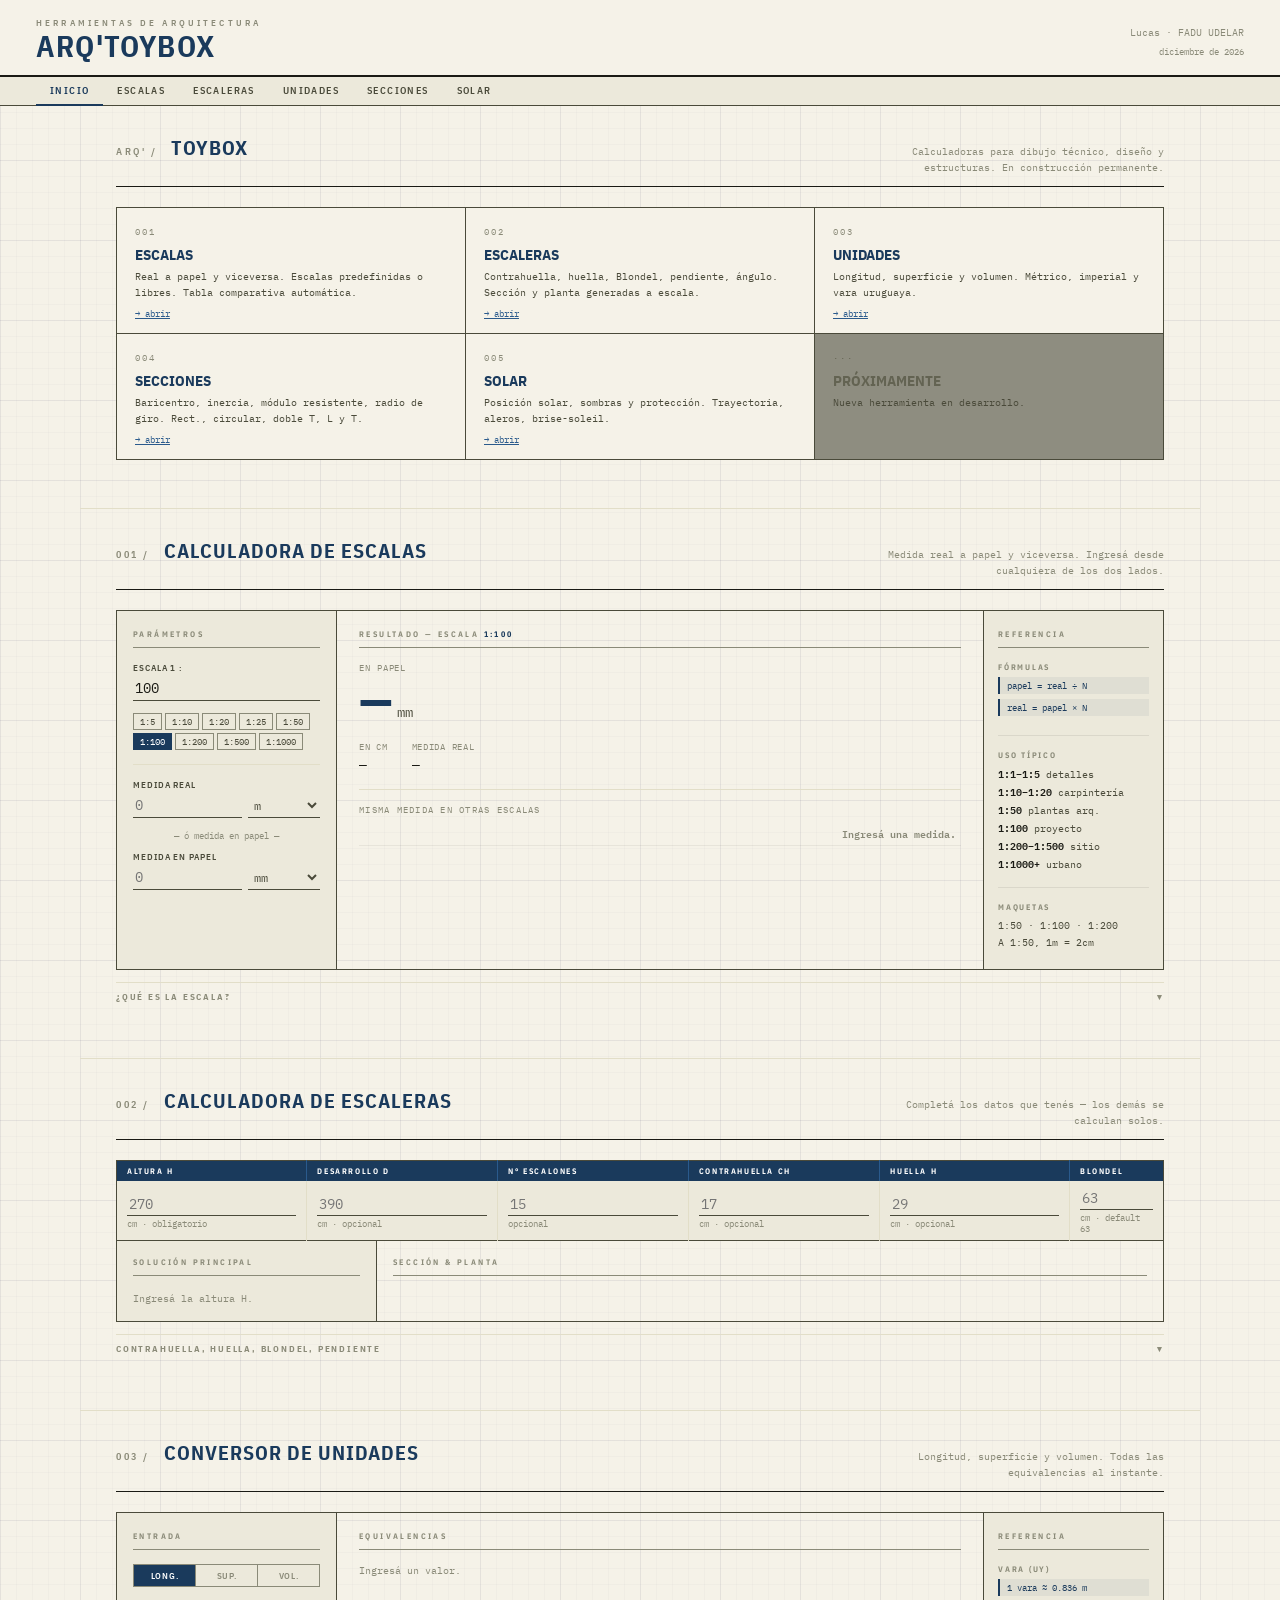
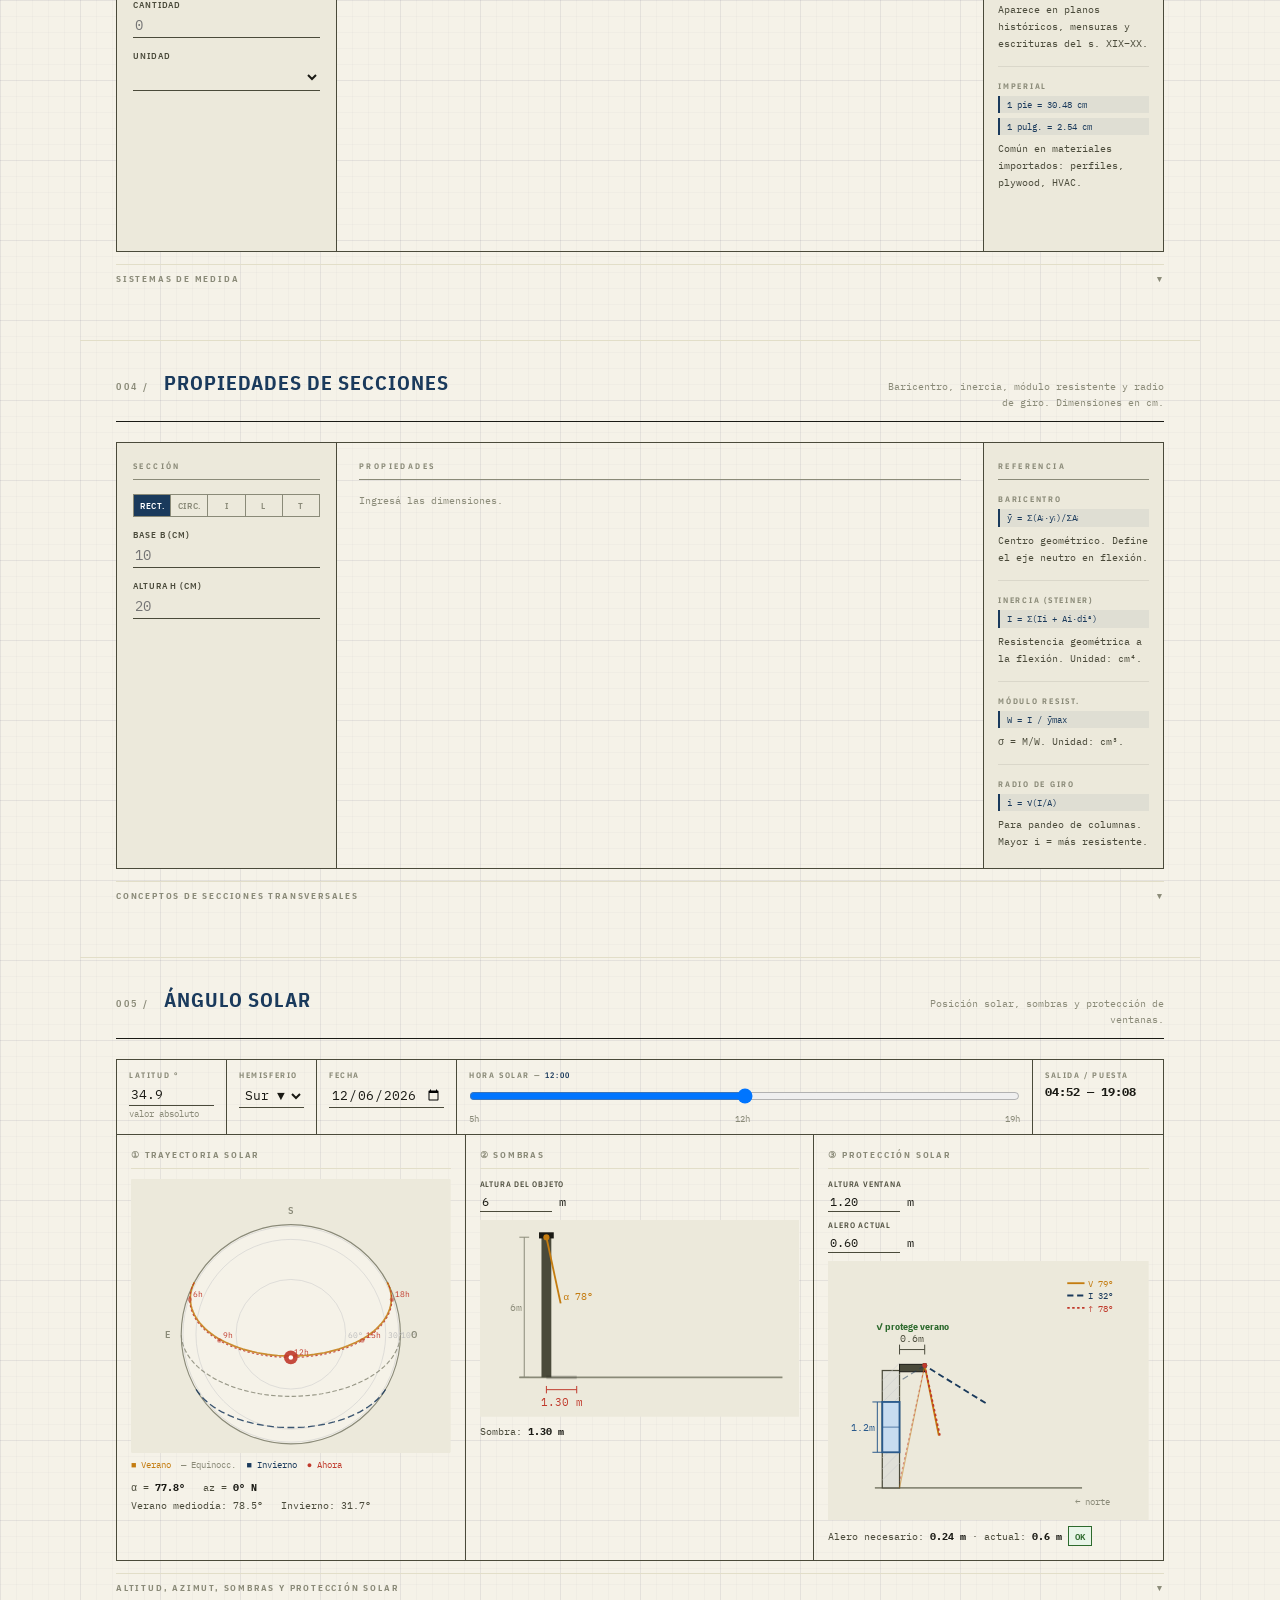
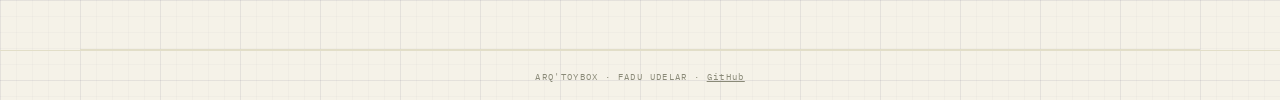
==== commit ee347177: "Update index.html" ====
--- a/index.html
+++ b/index.html
@@ -1,2030 +1,1584 @@
 <!DOCTYPE html>
 <html lang="es">
 <head>
-  <meta charset="UTF-8" />
-  <meta name="viewport" content="width=1200" />
-  <title>ARQ'TOYBOX</title>
-  <link rel="preconnect" href="https://fonts.googleapis.com" />
-  <link href="https://fonts.googleapis.com/css2?family=DM+Mono:ital,wght@0,300;0,400;0,500;1,300&family=Barlow+Condensed:wght@300;400;600;700&display=swap" rel="stylesheet" />
-  <style>
-    * { margin: 0; padding: 0; box-sizing: border-box; }
-
-    body {
-      min-width: 1100px;
-      background: #cccccc;
-      font-family: Arial, Helvetica, sans-serif;
-      font-size: 13px;
-      color: #000000;
-    }
-
-    /* LAYOUT */
-    .wrap {
-      display: flex;
-      width: 100%;
-      min-height: 100vh;
-      align-items: stretch;
-    }
-
-    .sidebar {
-      width: 180px;
-      flex-shrink: 0;
-      position: sticky;
-      top: 0;
-      height: 100vh;
-      overflow-y: auto;
-      background: #003366;
-      color: #ffffff;
-      padding: 0;
-      scrollbar-width: none;
-    }
-    .sidebar::-webkit-scrollbar { display: none; }
-
-    .sidebar-header {
-      background: #000080;
-      padding: 12px 10px;
-      border-bottom: 2px solid #ffff00;
-    }
-
-    .site-title {
-      font-family: "Times New Roman", Times, serif;
-      font-size: 22px;
-      font-weight: bold;
-      color: #ffff00;
-      line-height: 1.1;
-      text-transform: uppercase;
-      letter-spacing: 1px;
-    }
-
-    .site-title span { color: #ff9900; }
-
-    .header-sub {
-      font-size: 10px;
-      color: #99ccff;
-      margin-top: 6px;
-      line-height: 1.4;
-    }
-
-    /* NAV */
-    .tabs-bar {
-      padding: 8px 0;
-    }
-
-    .nav-label {
-      font-size: 9px;
-      color: #99ccff;
-      text-transform: uppercase;
-      letter-spacing: 2px;
-      padding: 8px 10px 4px;
-      border-bottom: 1px solid #336699;
-    }
-
-    .tab-btn {
-      display: block;
-      width: 100%;
-      background: none;
-      border: none;
-      border-bottom: 1px solid #336699;
-      padding: 7px 10px;
-      font-family: Arial, sans-serif;
-      font-size: 12px;
-      color: #ccddff;
-      cursor: pointer;
-      text-align: left;
-      text-decoration: none;
-    }
-    .tab-btn::before { content: "» "; color: #6699cc; }
-    .tab-btn:hover { background: #336699; color: #ffffff; }
-    .tab-btn.active { background: #336699; color: #ffff00; font-weight: bold; }
-    .tab-btn.active::before { color: #ffff00; }
-
-    .sidebar-footer {
-      padding: 10px;
-      font-size: 10px;
-      color: #6699cc;
-      border-top: 1px solid #336699;
-      margin-top: 8px;
-    }
-    .sidebar-footer a { color: #99ccff; }
-
-    /* MAIN */
-    .main-content {
-      flex: 1;
-      min-width: 0;
-      padding: 16px 24px;
-      background: #ffffff;
-      border-left: 3px solid #000080;
-      overflow-x: auto;
-    }
-
-    /* PAGE TITLE BAR */
-    .page-title-bar {
-      background: #000080;
-      color: #ffffff;
-      font-family: "Times New Roman", serif;
-      font-size: 16px;
-      font-weight: bold;
-      padding: 6px 10px;
-      margin-bottom: 14px;
-      border: 2px outset #aaaaaa;
-    }
-
-    /* PANELS */
-    .panel { display: none; }
-    .panel.active { display: block; }
-
-    /* INICIO */
-    .tools-grid {
-      display: table;
-      width: 100%;
-      border-collapse: collapse;
-      margin-top: 10px;
-    }
-    .tools-row { display: table-row; }
-    .tool-card {
-      display: table-cell;
-      width: 50%;
-      border: 2px solid #000080;
-      padding: 10px 12px;
-      vertical-align: top;
-      background: #eeeeff;
-      cursor: pointer;
-    }
-    .tool-card:hover { background: #ddddff; }
-    .tool-card + .tool-card { border-left: none; }
-    .tools-row + .tools-row .tool-card { border-top: none; }
-
-    .tool-num { font-size: 10px; color: #666666; margin-bottom: 4px; }
-    .tool-name {
-      font-family: "Times New Roman", serif;
-      font-size: 15px;
-      font-weight: bold;
-      color: #000080;
-      margin-bottom: 5px;
-    }
-    .tool-desc { font-size: 11px; color: #333333; line-height: 1.5; }
-    .tool-link { color: #0000cc; font-size: 11px; text-decoration: underline; display: block; margin-top: 6px; }
-
-    /* SECCIÓN HR */
-    .section-hr {
-      border: none;
-      border-top: 2px solid #000080;
-      margin: 14px 0;
-    }
-
-    /* CALCULADORAS */
-    .calc-wrap {
-      display: flex;
-      gap: 16px;
-      align-items: flex-start;
-    }
-    .calc-wrap > .calc-block:first-child {
-      width: 320px;
-      flex-shrink: 0;
-      border-right: 1px dashed #999999;
-      padding-right: 16px;
-      background: none;
-      border-top: none;
-      border-left: none;
-      border-bottom: none;
-    }
-    .calc-wrap > .calc-block:not(:first-child) {
-      flex: 1;
-      background: none;
-      border: none;
-      padding-left: 0;
-    }
-
-    .calc-block { margin-bottom: 14px; }
-
-    .calc-title {
-      background: #000080;
-      color: #ffffff;
-      font-size: 11px;
-      font-weight: bold;
-      padding: 4px 8px;
-      text-transform: uppercase;
-      letter-spacing: 1px;
-      margin-bottom: 10px;
-    }
-
-    /* inputs */
-    .field { margin-bottom: 10px; }
-    .field label {
-      display: block;
-      font-size: 11px;
-      font-weight: bold;
-      color: #333333;
-      margin-bottom: 3px;
-    }
-    .field input, .field select {
-      width: 100%;
-      border: 2px inset #aaaaaa;
-      background: #ffffff;
-      color: #000000;
-      font-family: "Courier New", monospace;
-      font-size: 13px;
-      padding: 3px 5px;
-      -moz-appearance: textfield;
-    }
-    .field input::-webkit-outer-spin-button,
-    .field input::-webkit-inner-spin-button { -webkit-appearance: none; }
-    .field input:focus, .field select:focus { outline: 2px solid #000080; }
-    .input-group { display: flex; gap: 4px; }
-    .input-group input { flex: 1; }
-    .input-group select { width: 80px; flex-shrink: 0; }
-
-    /* presets */
-    .scale-presets { margin-bottom: 8px; }
-    .preset-btn {
-      background: #dddddd;
-      border: 2px outset #aaaaaa;
-      color: #000000;
-      font-size: 10px;
-      padding: 2px 6px;
-      cursor: pointer;
-      margin: 2px;
-      font-family: Arial, sans-serif;
-    }
-    .preset-btn:active { border-style: inset; }
-    .preset-btn.sel { background: #000080; color: #ffff00; border-style: inset; }
-    .preset-btn:hover:not(.sel) { background: #bbbbdd; }
-
-    /* resultado */
-    .result-box {
-      border: 2px inset #aaaaaa;
-      background: #f0f0f0;
-      padding: 8px 10px;
-      margin-top: 6px;
-      font-family: "Courier New", monospace;
-    }
-    .result-row {
-      display: flex;
-      justify-content: space-between;
-      align-items: baseline;
-      padding: 3px 0;
-      border-bottom: 1px dotted #999999;
-    }
-    .result-row:last-child { border-bottom: none; }
-    .result-label { font-size: 10px; color: #555555; font-family: Arial, sans-serif; }
-    .result-val { font-size: 15px; font-weight: bold; color: #000080; font-family: "Courier New", monospace; }
-    .result-val.accent { color: #cc0000; }
-    .result-val.small { font-size: 12px; }
-
-    /* badges */
-    .status-badge { font-size: 10px; font-weight: bold; padding: 1px 5px; border: 1px solid; }
-    .status-ok   { background: #ccffcc; color: #006600; border-color: #006600; }
-    .status-warn { background: #ffffcc; color: #886600; border-color: #886600; }
-    .status-bad  { background: #ffcccc; color: #cc0000; border-color: #cc0000; }
-
-    /* modos */
-    .mode-tabs { margin-bottom: 10px; }
-    .mode-btn {
-      background: #dddddd;
-      border: 2px outset #aaaaaa;
-      font-size: 10px;
-      padding: 3px 8px;
-      cursor: pointer;
-      font-family: Arial, sans-serif;
-      margin-right: 2px;
-      color: #000000;
-    }
-    .mode-btn.active { background: #000080; color: #ffffff; border-style: inset; }
-    .mode-btn:hover:not(.active) { background: #bbbbdd; }
-    .mode-panel { display: none; }
-    .mode-panel.active { display: block; }
-
-    /* SVG */
-    .stair-svg { width: 100%; margin-top: 10px; }
-
-    /* SECCIONES */
-    .sec-form { display: none; }
-    .sec-form.active { display: block; }
-
-    /* ACORDEÓN */
-    .didactic { margin-top: 16px; border: 2px solid #000080; }
-    .didactic-header {
-      background: #ccccee;
-      border-bottom: 1px solid #000080;
-      padding: 6px 10px;
-      cursor: pointer;
-      display: flex;
-      justify-content: space-between;
-      align-items: center;
-      user-select: none;
-    }
-    .didactic-header:hover { background: #bbbbdd; }
-    .didactic-header-left { display: flex; align-items: center; gap: 8px; }
-    .didactic-icon { font-weight: bold; color: #000080; font-size: 12px; }
-    .didactic-title { font-size: 11px; font-weight: bold; color: #000066; text-transform: uppercase; letter-spacing: 1px; }
-    .didactic-arrow { color: #000080; font-size: 11px; }
-    .didactic.open .didactic-arrow { transform: rotate(180deg); display: inline-block; }
-
-    .didactic-body {
-      display: none;
-      padding: 12px 14px;
-      background: #f8f8ff;
-      font-size: 12px;
-      line-height: 1.7;
-      color: #222222;
-    }
-    .didactic.open .didactic-body { display: block; }
-    .didactic-body p { margin-bottom: 10px; }
-    .didactic-body p:last-child { margin-bottom: 0; }
-    .didactic-body strong { color: #000080; }
-    .didactic-body em { color: #cc0000; font-style: normal; font-weight: bold; }
-
-    .didactic-body .formula {
-      display: block;
-      background: #eeeeff;
-      border-left: 3px solid #000080;
-      padding: 6px 10px;
-      margin: 8px 0;
-      font-family: "Courier New", monospace;
-      font-size: 12px;
-      color: #000000;
-    }
-
-    .didactic-body ul { list-style: disc; padding-left: 18px; margin: 6px 0 10px; }
-    .didactic-body ul li { margin-bottom: 3px; font-size: 12px; }
-    .didactic-body ul li strong { color: #000080; }
-
-    .didactic-section-title {
-      font-size: 10px;
-      font-weight: bold;
-      color: #000080;
-      text-transform: uppercase;
-      letter-spacing: 1px;
-      margin: 12px 0 5px;
-      border-bottom: 1px solid #ccccee;
-      padding-bottom: 2px;
-    }
-    .didactic-section-title:first-child { margin-top: 0; }
-  </style>
+<meta charset="UTF-8"/>
+<meta name="viewport" content="width=1100"/>
+<title>ARQ'TOYBOX</title>
+<link rel="preconnect" href="https://fonts.googleapis.com"/>
+<link href="https://fonts.googleapis.com/css2?family=IBM+Plex+Mono:ital,wght@0,400;0,600;1,400&family=IBM+Plex+Sans+Condensed:wght@300;400;600;700&display=swap" rel="stylesheet"/>
+<style>
+:root {
+  --p:   #f5f2e8;   /* papel */
+  --p2:  #ece9db;   /* papel oscuro */
+  --p3:  #e2dec8;   /* papel más oscuro */
+  --t:   #1a1a14;   /* tinta */
+  --t2:  #4a4a3a;   /* tinta media */
+  --t3:  #8a8a78;   /* tinta suave */
+  --az:  #1a3a5c;   /* azul plano */
+  --az2: #2a5a8c;   /* azul claro */
+  --rj:  #c0392b;   /* rojo cota */
+  --vr:  #2d6a2d;   /* verde */
+  --gr:  rgba(0,0,60,.05); /* grilla */
+  --mono: 'IBM Plex Mono', monospace;
+  --cond: 'IBM Plex Sans Condensed', sans-serif;
+}
+
+*{box-sizing:border-box;margin:0;padding:0;}
+
+body {
+  background: var(--p);
+  color: var(--t);
+  font-family: var(--mono);
+  font-size: 12px;
+  min-width: 960px;
+  background-image:
+    linear-gradient(var(--gr) 1px, transparent 1px),
+    linear-gradient(90deg, var(--gr) 1px, transparent 1px),
+    linear-gradient(rgba(0,0,60,.02) 1px, transparent 1px),
+    linear-gradient(90deg, rgba(0,0,60,.02) 1px, transparent 1px);
+  background-size: 80px 80px, 80px 80px, 16px 16px, 16px 16px;
+}
+
+/* ── HEADER ── */
+.hdr {
+  border-bottom: 2px solid var(--t);
+  padding: 18px 36px 14px;
+  display: flex;
+  align-items: flex-end;
+  justify-content: space-between;
+  background: var(--p);
+  position: sticky; top: 0; z-index: 100;
+}
+.hdr-logo { line-height: 1; }
+.hdr-eyebrow {
+  font-family: var(--cond);
+  font-size: 9px;
+  font-weight: 600;
+  letter-spacing: .35em;
+  text-transform: uppercase;
+  color: var(--t3);
+  margin-bottom: 4px;
+}
+.hdr-name {
+  font-family: var(--cond);
+  font-size: 30px;
+  font-weight: 700;
+  letter-spacing: .04em;
+  color: var(--az);
+  text-transform: uppercase;
+}
+.hdr-meta {
+  font-size: 10px;
+  color: var(--t3);
+  text-align: right;
+  line-height: 1.9;
+}
+
+/* ── NAV ── */
+.nav {
+  display: flex;
+  border-bottom: 1px solid var(--t2);
+  background: var(--p2);
+  padding: 0 36px;
+  gap: 0;
+  position: sticky; top: 57px; z-index: 99;
+}
+.nav a {
+  padding: 7px 14px;
+  font-family: var(--cond);
+  font-size: 10px;
+  font-weight: 600;
+  letter-spacing: .14em;
+  text-transform: uppercase;
+  color: var(--t2);
+  text-decoration: none;
+  border-bottom: 2px solid transparent;
+  margin-bottom: -1px;
+  transition: color .15s, border-color .15s;
+}
+.nav a:hover { color: var(--az); }
+.nav a.on { color: var(--az); border-bottom-color: var(--az); }
+
+/* ── SECCIÓN HERRAMIENTA ── */
+.tool {
+  max-width: 1120px;
+  margin: 0 auto;
+  padding: 28px 36px 48px;
+  border-bottom: 1px solid var(--p3);
+}
+.tool:last-child { border-bottom: none; }
+
+.tool-hdr {
+  display: flex;
+  align-items: baseline;
+  gap: 14px;
+  margin-bottom: 20px;
+  padding-bottom: 10px;
+  border-bottom: 1.5px solid var(--t);
+}
+.tool-num {
+  font-family: var(--cond);
+  font-size: 10px;
+  font-weight: 600;
+  letter-spacing: .25em;
+  color: var(--t3);
+  flex-shrink: 0;
+}
+.tool-title {
+  font-family: var(--cond);
+  font-size: 20px;
+  font-weight: 700;
+  letter-spacing: .05em;
+  text-transform: uppercase;
+  color: var(--az);
+  flex: 1;
+}
+.tool-about {
+  font-size: 10px;
+  color: var(--t3);
+  max-width: 280px;
+  line-height: 1.6;
+  text-align: right;
+}
+
+/* ── BODY 3 COLUMNAS ── */
+.cols {
+  display: grid;
+  grid-template-columns: 220px 1fr 180px;
+  border: 1px solid var(--t2);
+  min-height: 340px;
+}
+.col-in {
+  border-right: 1px solid var(--t2);
+  padding: 18px 16px;
+  background: var(--p2);
+}
+.col-out {
+  padding: 18px 22px;
+}
+.col-ref {
+  border-left: 1px solid var(--t2);
+  padding: 18px 14px;
+  background: var(--p2);
+}
+.col-lbl {
+  font-family: var(--cond);
+  font-size: 8px;
+  font-weight: 700;
+  letter-spacing: .3em;
+  text-transform: uppercase;
+  color: var(--t3);
+  padding-bottom: 8px;
+  border-bottom: 1px solid var(--t3);
+  margin-bottom: 14px;
+}
+
+/* ── INPUTS ── */
+.f { margin-bottom: 12px; }
+.f label {
+  display: block;
+  font-family: var(--cond);
+  font-size: 9px;
+  font-weight: 600;
+  letter-spacing: .1em;
+  text-transform: uppercase;
+  color: var(--t2);
+  margin-bottom: 3px;
+}
+.f input, .f select {
+  width: 100%;
+  background: transparent;
+  border: none;
+  border-bottom: 1.5px solid var(--t2);
+  font-family: var(--mono);
+  font-size: 14px;
+  color: var(--t);
+  padding: 3px 2px;
+  outline: none;
+  -moz-appearance: textfield;
+}
+.f input::-webkit-outer-spin-button,
+.f input::-webkit-inner-spin-button { -webkit-appearance: none; }
+.f input:focus, .f select:focus { border-bottom-color: var(--az); }
+.f .hint { font-size: 9px; color: var(--t3); margin-top: 2px; }
+.row { display: flex; gap: 6px; }
+.row input { flex:1; }
+.row select { width: 72px; flex-shrink: 0; border:none; border-bottom:1.5px solid var(--t2); background:transparent; font-family:var(--mono); font-size:12px; color:var(--t2); padding:3px 2px; outline:none; }
+.row select:focus { border-bottom-color: var(--az); }
+
+.sep { border:none; border-top:1px solid var(--p3); margin:14px 0; }
+
+/* PRESETS */
+.presets { display:flex; flex-wrap:wrap; gap:3px; margin-bottom:10px; }
+.pre {
+  background:none;
+  border: 1px solid var(--t3);
+  color: var(--t2);
+  font-family: var(--mono);
+  font-size: 9px;
+  padding: 2px 6px;
+  cursor: pointer;
+  transition: all .12s;
+}
+.pre:hover { border-color: var(--az); color: var(--az); }
+.pre.on { background: var(--az); border-color: var(--az); color: #fff; }
+
+/* MODO TABS */
+.mtabs { display:flex; gap:0; margin-bottom:12px; border:1px solid var(--t3); }
+.mtab {
+  flex:1; background:none; border:none; border-right:1px solid var(--t3);
+  font-family:var(--cond); font-size:9px; font-weight:600; letter-spacing:.08em;
+  text-transform:uppercase; color:var(--t3); padding:5px 4px;
+  cursor:pointer; transition:all .12s; text-align:center;
+}
+.mtab:last-child { border-right:none; }
+.mtab.on { background:var(--az); color:#fff; }
+.mtab:hover:not(.on) { color:var(--t); }
+.mp { display:none; }
+.mp.on { display:block; }
+
+/* ── OUTPUTS ── */
+.r-big {
+  margin-bottom: 18px;
+}
+.r-big-lbl { font-size:9px; color:var(--t3); letter-spacing:.1em; text-transform:uppercase; margin-bottom:2px; }
+.r-big-val {
+  font-family: var(--cond);
+  font-size: 48px;
+  font-weight: 700;
+  color: var(--az);
+  line-height: 1;
+}
+.r-big-unit { font-family:var(--mono); font-size:14px; color:var(--t2); margin-left:4px; }
+
+.r-row {
+  display: flex;
+  gap: 24px;
+  padding-bottom: 14px;
+  border-bottom: 1px solid var(--p3);
+  margin-bottom: 14px;
+}
+.ri-lbl { font-size:9px; color:var(--t3); letter-spacing:.08em; text-transform:uppercase; margin-bottom:1px; }
+.ri-val { font-family:var(--mono); font-size:13px; font-weight:600; color:var(--t); }
+
+.comp-lbl { font-size:9px; color:var(--t3); letter-spacing:.14em; text-transform:uppercase; margin-bottom:6px; }
+.comp { width:100%; border-collapse:collapse; font-family:var(--mono); font-size:10px; }
+.comp tr { border-bottom:1px solid rgba(0,0,0,.06); }
+.comp td { padding:3px 5px; color:var(--t2); }
+.comp td:first-child { color:var(--t3); }
+.comp td:last-child { text-align:right; color:var(--t); font-weight:600; }
+.comp tr.hl { background:rgba(26,58,92,.06); }
+
+/* TABLA RESULTADOS */
+.rtab { width:100%; border-collapse:collapse; font-size:11px; margin-bottom:10px; }
+.rtab tr { border-bottom:1px solid rgba(0,0,0,.07); }
+.rtab td { padding:4px 6px; }
+.rtab td:first-child { font-family:var(--cond); font-size:9px; font-weight:600; text-transform:uppercase; letter-spacing:.06em; color:var(--t3); width:46%; }
+.rtab td:last-child { font-family:var(--mono); font-weight:600; color:var(--t); }
+.rtab tr.hl { background:rgba(26,58,92,.05); }
+.rtab tr.hl td:last-child { color:var(--az); font-size:13px; }
+
+/* BADGES */
+.badge { font-size:9px; font-weight:600; padding:1px 6px; border:1px solid; display:inline-block; }
+.ok  { background:#e8f5e8; color:#2d6a2d; border-color:#2d6a2d; }
+.lim { background:#fef9e7; color:#7d6608; border-color:#7d6608; }
+.bad { background:#fdecea; color:#c0392b; border-color:#c0392b; }
+
+/* ALTS TABLE */
+.alts { width:100%; border-collapse:collapse; font-size:10px; margin-top:10px; }
+.alts th { background:var(--az); color:#fff; font-family:var(--cond); font-size:8px; font-weight:600; letter-spacing:.1em; text-transform:uppercase; padding:3px 5px; text-align:left; }
+.alts td { padding:3px 5px; border-bottom:1px solid rgba(0,0,0,.06); font-family:var(--mono); }
+.alts tr:hover td { background:rgba(26,58,92,.04); }
+
+/* ── COLUMNA REFERENCIA ── */
+.ref-block { margin-bottom:14px; padding-bottom:14px; border-bottom:1px solid rgba(0,0,0,.08); }
+.ref-block:last-child { border:none; margin-bottom:0; padding-bottom:0; }
+.ref-ttl { font-family:var(--cond); font-size:8px; font-weight:700; text-transform:uppercase; letter-spacing:.22em; color:var(--t3); margin-bottom:5px; }
+.ref-txt { font-size:10px; color:var(--t2); line-height:1.7; }
+.ref-txt b { color:var(--t); font-weight:600; }
+.formula {
+  display:block;
+  font-family:var(--mono);
+  font-size:9px;
+  color:var(--az);
+  background:rgba(26,58,92,.06);
+  border-left:2px solid var(--az);
+  padding:3px 7px;
+  margin:5px 0;
+}
+
+/* SVG DIAGRAMA */
+.diag { margin-top:14px; }
+.diag svg { display:block; width:100%; }
+
+/* SOLAR layout especial — no 3 cols sino header + 3 bloques horizontales */
+.sol-params {
+  border:1px solid var(--t2);
+  margin-bottom:0;
+  display:grid;
+  grid-template-columns: 110px 90px 140px 1fr 130px;
+  border-bottom: none;
+}
+.sp {
+  padding:10px 12px;
+  border-right:1px solid var(--t2);
+}
+.sp:last-child { border-right:none; }
+.sp label {
+  font-family:var(--cond); font-size:8px; font-weight:700;
+  letter-spacing:.2em; text-transform:uppercase; color:var(--t3);
+  display:block; margin-bottom:4px;
+}
+.sp input, .sp select {
+  width:100%; background:transparent; border:none;
+  border-bottom:1.5px solid var(--t2);
+  font-family:var(--mono); font-size:13px; color:var(--t);
+  padding:2px 2px; outline:none;
+}
+.sp input[type=range] { border:none; padding:4px 0; cursor:pointer; }
+.sp input:focus, .sp select:focus { border-bottom-color:var(--az); }
+.sp .hint { font-size:9px; color:var(--t3); margin-top:2px; }
+
+.sol-3 {
+  display:grid;
+  grid-template-columns:1fr 1fr 1fr;
+  border:1px solid var(--t2);
+}
+.sol-blk {
+  padding:14px;
+  border-right:1px solid var(--t2);
+}
+.sol-blk:last-child { border-right:none; }
+.sol-blk-ttl {
+  font-family:var(--cond); font-size:9px; font-weight:700;
+  letter-spacing:.2em; text-transform:uppercase; color:var(--t3);
+  padding-bottom:8px; border-bottom:1px solid var(--p3); margin-bottom:10px;
+}
+.sol-blk .f { margin-bottom:8px; }
+.sol-blk .f label { font-size:8px; }
+.sol-blk .f input {
+  width:72px; font-size:12px;
+  border:none; border-bottom:1.5px solid var(--t2);
+  background:transparent; font-family:var(--mono); color:var(--t);
+  padding:2px; outline:none;
+}
+.sol-blk .f input:focus { border-bottom-color:var(--az); }
+.sol-mini { font-family:var(--mono); font-size:10px; color:var(--t2); margin-top:6px; line-height:1.8; }
+.sol-mini b { color:var(--t); }
+
+/* ACORDEÓN */
+.acc { margin-top:12px; border-top:1px solid var(--p3); }
+.acc-btn {
+  width:100%; background:none; border:none; text-align:left;
+  padding:8px 0; cursor:pointer;
+  display:flex; justify-content:space-between; align-items:center;
+  font-family:var(--cond); font-size:9px; font-weight:700;
+  letter-spacing:.2em; text-transform:uppercase; color:var(--t3);
+}
+.acc-btn:hover { color:var(--az); }
+.acc-body {
+  display:none; padding-bottom:10px;
+  font-size:10px; color:var(--t2); line-height:1.75;
+  columns:2; column-gap:28px;
+}
+.acc-body.on { display:block; }
+.acc-body b { color:var(--t); }
+.acc-body .formula { break-inside:avoid; }
+.acc-sub { font-family:var(--cond); font-size:8px; font-weight:700; letter-spacing:.2em; text-transform:uppercase; color:var(--t3); margin:8px 0 3px; break-after:avoid; }
+.acc-body ul { padding-left:16px; margin:4px 0 8px; }
+.acc-body li { margin-bottom:2px; }
+
+/* INICIO */
+.grid-inicio {
+  display:grid; grid-template-columns:repeat(3,1fr); gap:1px;
+  background:var(--t2); border:1px solid var(--t2);
+}
+.card {
+  background:var(--p);
+  padding:18px 18px 14px;
+  cursor:pointer;
+  transition:background .12s;
+}
+.card:hover { background:var(--p2); }
+.card-n { font-size:9px; color:var(--t3); letter-spacing:.2em; margin-bottom:8px; }
+.card-t { font-family:var(--cond); font-size:15px; font-weight:700; text-transform:uppercase; color:var(--az); margin-bottom:5px; }
+.card-d { font-size:10px; color:var(--t2); line-height:1.55; }
+.card-go { font-size:9px; color:var(--az2); text-decoration:underline; margin-top:8px; display:block; }
+</style>
 </head>
 <body>
-<div class="wrap">
-
-  <!-- SIDEBAR -->
-  <aside class="sidebar">
-    <div class="sidebar-header">
-      <div class="site-title">ARQ'<span>TOY<br>BOX</span></div>
-      <p class="header-sub">Lucas · FADU UDELAR<br>calculadoras de arquitectura</p>
-    </div>
-
-    <nav class="tabs-bar">
-      <div class="nav-label">herramientas</div>
-      <button class="tab-btn active" data-tab="inicio">Inicio</button>
-      <button class="tab-btn" data-tab="escalas">Escalas</button>
-      <button class="tab-btn" data-tab="escaleras">Escaleras</button>
-      <button class="tab-btn" data-tab="unidades">Unidades</button>
-      <button class="tab-btn" data-tab="secciones">Secciones</button>
-      <button class="tab-btn" data-tab="solar">Solar</button>
-    </nav>
-
-    <div class="sidebar-footer">
-      <a href="https://github.com" target="_blank">ver en GitHub</a><br>
-      <span id="footerDate"></span>
-    </div>
-  </aside>
-
-  <!-- MAIN -->
-  <main class="main-content">
-  <section class="panel active" id="panel-inicio">
-    <div class="page-title-bar">ARQ'TOYBOX — Herramientas de Arquitectura</div>
-    <p style="font-size:12px; margin-bottom:10px; color:#333;">
-      Calculadoras para dibujo técnico, diseño y estructuras. Hecho en FADU UDELAR.<br>
-      <strong>Seleccioná una herramienta del menú o hacé clic en una tarjeta.</strong>
-    </p>
-    <hr class="section-hr">
-    <div class="tools-grid">
-      <div class="tools-row">
-        <div class="tool-card" onclick="switchTab('escalas')">
-          <div class="tool-num">[001]</div>
-          <div class="tool-name">Calculadora de Escalas</div>
-          <div class="tool-desc">Convertí medidas reales a papel y viceversa. Escalas predefinidas o libres. Tabla comparativa automática.</div>
-          <span class="tool-link">→ abrir herramienta</span>
+
+<!-- HEADER -->
+<header class="hdr">
+  <div class="hdr-logo">
+    <div class="hdr-eyebrow">Herramientas de arquitectura</div>
+    <div class="hdr-name">ARQ'TOYBOX</div>
+  </div>
+  <div class="hdr-meta">
+    Lucas · FADU UDELAR<br>
+    <span id="hdr-date" style="color:var(--t3);font-size:9px;"></span>
+  </div>
+</header>
+
+<!-- NAV -->
+<nav class="nav">
+  <a href="#inicio" class="on">Inicio</a>
+  <a href="#escalas">Escalas</a>
+  <a href="#escaleras">Escaleras</a>
+  <a href="#unidades">Unidades</a>
+  <a href="#secciones">Secciones</a>
+  <a href="#solar">Solar</a>
+</nav>
+
+<!-- ══════════════════════════════════════════
+     INICIO
+══════════════════════════════════════════ -->
+<section class="tool" id="inicio">
+  <div class="tool-hdr">
+    <span class="tool-num">ARQ' /</span>
+    <span class="tool-title">Toybox</span>
+    <span class="tool-about">Calculadoras para dibujo técnico, diseño y estructuras. En construcción permanente.</span>
+  </div>
+  <div class="grid-inicio">
+    <div class="card" onclick="goTo('escalas')">
+      <div class="card-n">001</div>
+      <div class="card-t">Escalas</div>
+      <div class="card-d">Real a papel y viceversa. Escalas predefinidas o libres. Tabla comparativa automática.</div>
+      <span class="card-go">→ abrir</span>
+    </div>
+    <div class="card" onclick="goTo('escaleras')">
+      <div class="card-n">002</div>
+      <div class="card-t">Escaleras</div>
+      <div class="card-d">Contrahuella, huella, Blondel, pendiente, ángulo. Sección y planta generadas a escala.</div>
+      <span class="card-go">→ abrir</span>
+    </div>
+    <div class="card" onclick="goTo('unidades')">
+      <div class="card-n">003</div>
+      <div class="card-t">Unidades</div>
+      <div class="card-d">Longitud, superficie y volumen. Métrico, imperial y vara uruguaya.</div>
+      <span class="card-go">→ abrir</span>
+    </div>
+    <div class="card" onclick="goTo('secciones')">
+      <div class="card-n">004</div>
+      <div class="card-t">Secciones</div>
+      <div class="card-d">Baricentro, inercia, módulo resistente, radio de giro. Rect., circular, doble T, L y T.</div>
+      <span class="card-go">→ abrir</span>
+    </div>
+    <div class="card" onclick="goTo('solar')">
+      <div class="card-n">005</div>
+      <div class="card-t">Solar</div>
+      <div class="card-d">Posición solar, sombras y protección. Trayectoria, aleros, brise-soleil.</div>
+      <span class="card-go">→ abrir</span>
+    </div>
+    <div class="card" style="cursor:default;opacity:.4;">
+      <div class="card-n">···</div>
+      <div class="card-t" style="color:var(--t3);">Próximamente</div>
+      <div class="card-d">Nueva herramienta en desarrollo.</div>
+    </div>
+  </div>
+</section>
+
+<!-- ══════════════════════════════════════════
+     001 ESCALAS
+══════════════════════════════════════════ -->
+<section class="tool" id="escalas">
+  <div class="tool-hdr">
+    <span class="tool-num">001 /</span>
+    <span class="tool-title">Calculadora de Escalas</span>
+    <span class="tool-about">Medida real a papel y viceversa. Ingresá desde cualquiera de los dos lados.</span>
+  </div>
+  <div class="cols">
+    <div class="col-in">
+      <div class="col-lbl">Parámetros</div>
+      <div class="f">
+        <label>Escala 1 :</label>
+        <input type="number" id="sc-N" value="100" min="1" oninput="scCalc();scHL(this.value)"/>
+      </div>
+      <div class="presets">
+        <button class="pre" onclick="scSet(5)">1:5</button>
+        <button class="pre" onclick="scSet(10)">1:10</button>
+        <button class="pre" onclick="scSet(20)">1:20</button>
+        <button class="pre" onclick="scSet(25)">1:25</button>
+        <button class="pre" onclick="scSet(50)">1:50</button>
+        <button class="pre on" onclick="scSet(100)">1:100</button>
+        <button class="pre" onclick="scSet(200)">1:200</button>
+        <button class="pre" onclick="scSet(500)">1:500</button>
+        <button class="pre" onclick="scSet(1000)">1:1000</button>
+      </div>
+      <hr class="sep"/>
+      <div class="f">
+        <label>Medida real</label>
+        <div class="row">
+          <input type="number" id="sc-R" step="any" placeholder="0" oninput="document.getElementById('sc-P').value='';scCalc()"/>
+          <select id="sc-RU" onchange="scCalc()">
+            <option value="mm">mm</option>
+            <option value="cm">cm</option>
+            <option value="m" selected>m</option>
+          </select>
         </div>
-        <div class="tool-card" onclick="switchTab('escaleras')">
-          <div class="tool-num">[002]</div>
-          <div class="tool-name">Calculadora de Escaleras</div>
-          <div class="tool-desc">Calculá contrahuella, huella, Blondel, pendiente y ángulo. Tres modos. Diagrama de sección automático.</div>
-          <span class="tool-link">→ abrir herramienta</span>
+      </div>
+      <div style="font-size:9px;color:var(--t3);text-align:center;margin:10px 0;">— ó medida en papel —</div>
+      <div class="f">
+        <label>Medida en papel</label>
+        <div class="row">
+          <input type="number" id="sc-P" step="any" placeholder="0" oninput="document.getElementById('sc-R').value='';scCalc()"/>
+          <select id="sc-PU" onchange="scCalc()">
+            <option value="mm" selected>mm</option>
+            <option value="cm">cm</option>
+          </select>
         </div>
       </div>
-      <div class="tools-row">
-        <div class="tool-card" onclick="switchTab('unidades')">
-          <div class="tool-num">[003]</div>
-          <div class="tool-name">Conversor de Unidades</div>
-          <div class="tool-desc">Longitud, superficie y volumen. Métrico, imperial y vara uruguaya. Todas las equivalencias al instante.</div>
-          <span class="tool-link">→ abrir herramienta</span>
+    </div>
+
+    <div class="col-out">
+      <div class="col-lbl">Resultado — escala <span id="sc-lbl" style="color:var(--az)">1:100</span></div>
+      <div class="r-big">
+        <div class="r-big-lbl">En papel</div>
+        <div><span class="r-big-val" id="sc-mm">—</span><span class="r-big-unit">mm</span></div>
+      </div>
+      <div class="r-row">
+        <div><div class="ri-lbl">En cm</div><div class="ri-val" id="sc-cm">—</div></div>
+        <div><div class="ri-lbl">Medida real</div><div class="ri-val" id="sc-real">—</div></div>
+      </div>
+      <div class="comp-lbl">Misma medida en otras escalas</div>
+      <table class="comp" id="sc-comp">
+        <tr><td colspan="3" style="color:var(--t3)">Ingresá una medida.</td></tr>
+      </table>
+    </div>
+
+    <div class="col-ref">
+      <div class="col-lbl">Referencia</div>
+      <div class="ref-block">
+        <div class="ref-ttl">Fórmulas</div>
+        <span class="formula">papel = real ÷ N</span>
+        <span class="formula">real = papel × N</span>
+      </div>
+      <div class="ref-block">
+        <div class="ref-ttl">Uso típico</div>
+        <div class="ref-txt">
+          <b>1:1–1:5</b> detalles<br>
+          <b>1:10–1:20</b> carpintería<br>
+          <b>1:50</b> plantas arq.<br>
+          <b>1:100</b> proyecto<br>
+          <b>1:200–1:500</b> sitio<br>
+          <b>1:1000+</b> urbano
         </div>
-        <div class="tool-card" onclick="switchTab('secciones')">
-          <div class="tool-num">[004]</div>
-          <div class="tool-name">Propiedades de Secciones</div>
-          <div class="tool-desc">Baricentro, inercia, módulo resistente y radio de giro. Rect., circular, doble T, L y T. Diagrama a escala.</div>
-          <span class="tool-link">→ abrir herramienta</span>
-        </div>
-      </div>
-      <div class="tools-row">
-        <div class="tool-card" onclick="switchTab('solar')">
-          <div class="tool-num">[005]</div>
-          <div class="tool-name">Ángulo Solar</div>
-          <div class="tool-desc">Posición solar, sombras y protección solar. Voladizo y parasoles. Diagrama de trayectoria solar.</div>
-          <span class="tool-link">→ abrir herramienta</span>
-        </div>
-        <div class="tool-card" style="background:#f8f8f8; cursor:default;">
-          <div class="tool-num" style="color:#aaa;">[---]</div>
-          <div class="tool-name" style="color:#aaa;">Próximamente</div>
-          <div class="tool-desc" style="color:#aaa;">Nueva herramienta en desarrollo.</div>
-        </div>
-      </div>
-    </div>
-  </section>
-
-  <!-- ══ ESCALAS ══ -->
-  <section class="panel" id="panel-escalas">
-    <div class="page-title-bar">Calculadora de Escalas</div>
-    <div class="calc-wrap">
-
-      <div class="calc-block">
-        <div class="calc-title">Parámetros</div>
-        <div class="field">
-          <label>Escala</label>
-          <div class="scale-presets" id="scalePresets">
-            <button class="preset-btn" data-v="5">1:5</button>
-            <button class="preset-btn" data-v="10">1:10</button>
-            <button class="preset-btn" data-v="20">1:20</button>
-            <button class="preset-btn" data-v="25">1:25</button>
-            <button class="preset-btn" data-v="50">1:50</button>
-            <button class="preset-btn" data-v="75">1:75</button>
-            <button class="preset-btn" data-v="100">1:100</button>
-            <button class="preset-btn" data-v="200">1:200</button>
-            <button class="preset-btn" data-v="500">1:500</button>
-            <button class="preset-btn" data-v="1000">1:1000</button>
-          </div>
-          <div class="input-group">
-            <span style="font-size:14px;color:var(--dim);padding:9px 10px 9px 0;white-space:nowrap;">1 :</span>
-            <input type="number" id="scaleVal" min="1" placeholder="200" value="200" />
-          </div>
-        </div>
-        <div class="field">
-          <label>Medida real</label>
-          <div class="input-group">
-            <input type="number" id="realVal" min="0" step="any" placeholder="0" />
-            <select id="realUnit">
-              <option value="mm">mm</option>
-              <option value="cm">cm</option>
-              <option value="m" selected>m</option>
-            </select>
-          </div>
-        </div>
-        <div style="margin:4px 0 16px;font-size:9px;letter-spacing:.1em;color:var(--dim);text-transform:uppercase;">
-          ↕ o ingresá una medida de papel →
-        </div>
-        <div class="field">
-          <label>Medida en papel (inverso)</label>
-          <div class="input-group">
-            <input type="number" id="paperVal" min="0" step="any" placeholder="0" />
-            <select id="paperUnit">
-              <option value="mm" selected>mm</option>
-              <option value="cm">cm</option>
-            </select>
-          </div>
-        </div>
-      </div>
-
-      <div class="calc-block">
-        <div class="calc-title">Resultado</div>
-        <div style="font-size:9px;letter-spacing:.14em;text-transform:uppercase;color:var(--dim);margin-bottom:12px;" id="scaleLabel">Escala 1:200</div>
-        <div class="result-box">
-          <div class="result-row">
-            <span class="result-label">En papel</span>
-            <span class="result-val accent" id="r-mm">—</span>
-          </div>
-          <div class="result-row">
-            <span class="result-label">En papel (cm)</span>
-            <span class="result-val small" id="r-cm">—</span>
-          </div>
-          <div class="result-row">
-            <span class="result-label">Medida real</span>
-            <span class="result-val small" id="r-real">—</span>
-          </div>
-        </div>
-        <div style="margin-top:20px;">
-          <div style="font-size:9px;letter-spacing:.14em;text-transform:uppercase;color:var(--dim);margin-bottom:10px;">Misma medida en otras escalas</div>
-          <div id="scaleTable" style="font-size:11px;color:var(--dim);"></div>
-        </div>
-      </div>
-    </div>
-
-    <!-- ACORDEÓN: qué es la escala -->
-    <div class="didactic" id="acc-escalas">
-      <div class="didactic-header" onclick="toggleAcc('acc-escalas')">
-        <div class="didactic-header-left">
-          <span class="didactic-icon">?</span>
-          <span class="didactic-title">¿Qué es la escala y cómo se usa?</span>
-        </div>
-        <span class="didactic-arrow">▾</span>
-      </div>
-      <div class="didactic-body">
-        <div class="didactic-section-title">Concepto</div>
-        <p>La <strong>escala</strong> es la relación de proporción entre las dimensiones de un dibujo y las dimensiones reales del objeto representado. Se expresa como una razón <em>1:N</em>, donde N indica cuántas veces más grande es la realidad respecto al papel.</p>
-        <p>Una escala <strong>1:100</strong> significa que 1 cm en el dibujo equivale a 100 cm (1 m) en la realidad. Una escala <strong>1:1</strong> sería tamaño natural.</p>
-
-        <div class="didactic-section-title">Fórmulas</div>
-        <span class="formula">medida en papel = medida real ÷ N</span>
-        <span class="formula">medida real = medida en papel × N</span>
-
-        <div class="didactic-section-title">Escalas según uso típico</div>
-        <ul>
-          <li><strong>1:1 — 1:5</strong> detalles constructivos, piezas, herrajes</li>
-          <li><strong>1:10 — 1:20</strong> detalles de carpintería, secciones de muros</li>
-          <li><strong>1:50</strong> planos de arquitectura estándar (plantas, cortes, fachadas)</li>
-          <li><strong>1:100</strong> plantas generales, proyectos completos</li>
-          <li><strong>1:200 — 1:500</strong> implantación, sitio, contexto urbano</li>
-          <li><strong>1:1000 y más</strong> planimetría urbana, cartografía</li>
-        </ul>
-
-        <div class="didactic-section-title">Para maquetas</div>
-        <p>Las escalas más usadas en maquetas son <strong>1:50, 1:100 y 1:200</strong>. A 1:50 una pared de 3 m de altura mide 6 cm en la maqueta. Es la escala donde el detalle de aberturas y espesores de muros empieza a ser legible.</p>
-
-        <div class="didactic-section-title">Tip</div>
-        <p>La tabla comparativa que genera la calculadora sirve para decidir qué escala usar según el tamaño de papel disponible: si a 1:100 el dibujo entra en A3 pero a 1:50 no, tenés el dato directo.</p>
-      </div>
-    </div>
-  </section>
-
-  <!-- ══ ESCALERAS ══ -->
-  <section class="panel" id="panel-escaleras">
-    <div class="page-title-bar">Calculadora de Escaleras</div>
-
-    <!-- PARÁMETROS EN UNA SOLA FILA -->
-    <table style="border-collapse:collapse; width:100%; margin-bottom:10px; border:2px solid #000080;">
-      <tr style="background:#000080; color:#fff;">
-        <th colspan="6" style="padding:4px 8px; font-size:11px; text-align:left; letter-spacing:1px;">PARÁMETROS — completá los que sabés, el resto se calcula</th>
+      </div>
+      <div class="ref-block">
+        <div class="ref-ttl">Maquetas</div>
+        <div class="ref-txt">1:50 · 1:100 · 1:200<br>A 1:50, 1m = 2cm</div>
+      </div>
+    </div>
+  </div>
+
+  <div class="acc">
+    <button class="acc-btn" onclick="toggleAcc(this)">¿Qué es la escala? <span>▾</span></button>
+    <div class="acc-body">
+      <div>
+        <div class="acc-sub">Concepto</div>
+        La <b>escala</b> es la relación de proporción entre el dibujo y la realidad. Se expresa como 1:N — la realidad es N veces más grande que el papel. Una escala 1:100 significa que 1 cm en el dibujo equivale a 100 cm (1 m) en la realidad.
+        <div class="acc-sub">Cómo elegir</div>
+        La tabla comparativa muestra cuánto ocupa la misma medida en cada escala. Usala para decidir qué escala entra en el formato de papel disponible.
+      </div>
+      <div>
+        <div class="acc-sub">Para maquetas</div>
+        Las más comunes son 1:50, 1:100 y 1:200. A 1:50 una pared de 3m mide 6cm — la escala donde el espesor de muros y aberturas empieza a ser legible.
+        <div class="acc-sub">Tip</div>
+        Ingresá desde el papel para el inverso: si un elemento mide 23mm en el plano, sabés cuánto mide en realidad.
+      </div>
+    </div>
+  </div>
+</section>
+
+<!-- ══════════════════════════════════════════
+     002 ESCALERAS
+══════════════════════════════════════════ -->
+<section class="tool" id="escaleras">
+  <div class="tool-hdr">
+    <span class="tool-num">002 /</span>
+    <span class="tool-title">Calculadora de Escaleras</span>
+    <span class="tool-about">Completá los datos que tenés — los demás se calculan solos.</span>
+  </div>
+
+  <!-- PARÁMETROS EN TABLA -->
+  <table style="width:100%;border-collapse:collapse;border:1px solid var(--t2);margin-bottom:0;">
+    <thead>
+      <tr style="background:var(--az);color:#fff;">
+        <th style="padding:5px 10px;font-family:var(--cond);font-size:8px;font-weight:700;letter-spacing:.2em;text-transform:uppercase;text-align:left;border-right:1px solid var(--az2);">Altura H</th>
+        <th style="padding:5px 10px;font-family:var(--cond);font-size:8px;font-weight:700;letter-spacing:.2em;text-transform:uppercase;text-align:left;border-right:1px solid var(--az2);">Desarrollo D</th>
+        <th style="padding:5px 10px;font-family:var(--cond);font-size:8px;font-weight:700;letter-spacing:.2em;text-transform:uppercase;text-align:left;border-right:1px solid var(--az2);">N° escalones</th>
+        <th style="padding:5px 10px;font-family:var(--cond);font-size:8px;font-weight:700;letter-spacing:.2em;text-transform:uppercase;text-align:left;border-right:1px solid var(--az2);">Contrahuella ch</th>
+        <th style="padding:5px 10px;font-family:var(--cond);font-size:8px;font-weight:700;letter-spacing:.2em;text-transform:uppercase;text-align:left;border-right:1px solid var(--az2);">Huella h</th>
+        <th style="padding:5px 10px;font-family:var(--cond);font-size:8px;font-weight:700;letter-spacing:.2em;text-transform:uppercase;text-align:left;">Blondel</th>
       </tr>
-      <tr style="background:#eeeeff;">
-        <td style="padding:6px 8px; border:1px solid #aaa; font-size:10px; font-weight:bold; white-space:nowrap;">Altura total H</td>
-        <td style="padding:6px 8px; border:1px solid #aaa; font-size:10px; font-weight:bold; white-space:nowrap;">Desarrollo D</td>
-        <td style="padding:6px 8px; border:1px solid #aaa; font-size:10px; font-weight:bold; white-space:nowrap;">N° escalones</td>
-        <td style="padding:6px 8px; border:1px solid #aaa; font-size:10px; font-weight:bold; white-space:nowrap;">Contrahuella ch</td>
-        <td style="padding:6px 8px; border:1px solid #aaa; font-size:10px; font-weight:bold; white-space:nowrap;">Huella h</td>
-        <td style="padding:6px 8px; border:1px solid #aaa; font-size:10px; font-weight:bold; white-space:nowrap;">Blondel target</td>
-      </tr>
-      <tr>
-        <td style="padding:4px 6px; border:1px solid #ccc;">
-          <input type="number" id="st-H" class="stair-inp" step="1" min="1" placeholder="ej: 270"
-            style="width:100%; border:2px inset #aaa; font-family:'Courier New',monospace; font-size:13px; padding:3px 5px;" />
-          <div style="font-size:9px;color:#666;margin-top:2px;">cm</div>
+    </thead>
+    <tbody>
+      <tr style="background:var(--p2);">
+        <td style="padding:6px 10px;border-right:1px solid var(--p3);">
+          <input type="number" id="st-H" class="st-in" step="1" min="1" placeholder="270"
+            style="width:100%;background:transparent;border:none;border-bottom:1.5px solid var(--t2);font-family:var(--mono);font-size:14px;color:var(--t);padding:2px;outline:none;" oninput="stCalc()"/>
+          <div style="font-size:9px;color:var(--t3);margin-top:2px;">cm · obligatorio</div>
         </td>
-        <td style="padding:4px 6px; border:1px solid #ccc;">
-          <input type="number" id="st-D" class="stair-inp" step="1" min="1" placeholder="ej: 390"
-            style="width:100%; border:2px inset #aaa; font-family:'Courier New',monospace; font-size:13px; padding:3px 5px;" />
-          <div style="font-size:9px;color:#666;margin-top:2px;">cm (opcional)</div>
+        <td style="padding:6px 10px;border-right:1px solid var(--p3);">
+          <input type="number" id="st-D" class="st-in" step="1" min="1" placeholder="390"
+            style="width:100%;background:transparent;border:none;border-bottom:1.5px solid var(--t2);font-family:var(--mono);font-size:14px;color:var(--t);padding:2px;outline:none;" oninput="stCalc()"/>
+          <div style="font-size:9px;color:var(--t3);margin-top:2px;">cm · opcional</div>
         </td>
-        <td style="padding:4px 6px; border:1px solid #ccc;">
-          <input type="number" id="st-N" class="stair-inp" step="1" min="1" placeholder="ej: 15"
-            style="width:100%; border:2px inset #aaa; font-family:'Courier New',monospace; font-size:13px; padding:3px 5px;" />
-          <div style="font-size:9px;color:#666;margin-top:2px;">escalones</div>
+        <td style="padding:6px 10px;border-right:1px solid var(--p3);">
+          <input type="number" id="st-N" class="st-in" step="1" min="1" placeholder="15"
+            style="width:100%;background:transparent;border:none;border-bottom:1.5px solid var(--t2);font-family:var(--mono);font-size:14px;color:var(--t);padding:2px;outline:none;" oninput="stCalc()"/>
+          <div style="font-size:9px;color:var(--t3);margin-top:2px;">opcional</div>
         </td>
-        <td style="padding:4px 6px; border:1px solid #ccc;">
-          <input type="number" id="st-cp" class="stair-inp" step="0.5" min="1" placeholder="ej: 17"
-            style="width:100%; border:2px inset #aaa; font-family:'Courier New',monospace; font-size:13px; padding:3px 5px;" />
-          <div style="font-size:9px;color:#666;margin-top:2px;">cm (opcional)</div>
+        <td style="padding:6px 10px;border-right:1px solid var(--p3);">
+          <input type="number" id="st-ch" class="st-in" step="0.5" min="1" placeholder="17"
+            style="width:100%;background:transparent;border:none;border-bottom:1.5px solid var(--t2);font-family:var(--mono);font-size:14px;color:var(--t);padding:2px;outline:none;" oninput="stCalc()"/>
+          <div style="font-size:9px;color:var(--t3);margin-top:2px;">cm · opcional</div>
         </td>
-        <td style="padding:4px 6px; border:1px solid #ccc;">
-          <input type="number" id="st-h" class="stair-inp" step="0.5" min="1" placeholder="ej: 29"
-            style="width:100%; border:2px inset #aaa; font-family:'Courier New',monospace; font-size:13px; padding:3px 5px;" />
-          <div style="font-size:9px;color:#666;margin-top:2px;">cm (opcional)</div>
+        <td style="padding:6px 10px;border-right:1px solid var(--p3);">
+          <input type="number" id="st-h" class="st-in" step="0.5" min="1" placeholder="29"
+            style="width:100%;background:transparent;border:none;border-bottom:1.5px solid var(--t2);font-family:var(--mono);font-size:14px;color:var(--t);padding:2px;outline:none;" oninput="stCalc()"/>
+          <div style="font-size:9px;color:var(--t3);margin-top:2px;">cm · opcional</div>
         </td>
-        <td style="padding:4px 6px; border:1px solid #ccc;">
-          <input type="number" id="st-B" class="stair-inp" step="0.5" min="55" max="70" placeholder="63"
-            style="width:100%; border:2px inset #aaa; font-family:'Courier New',monospace; font-size:13px; padding:3px 5px;" />
-          <div style="font-size:9px;color:#666;margin-top:2px;">cm (default 63)</div>
+        <td style="padding:6px 10px;">
+          <input type="number" id="st-B" class="st-in" step="0.5" min="55" max="70" placeholder="63"
+            style="width:100%;background:transparent;border:none;border-bottom:1.5px solid var(--t2);font-family:var(--mono);font-size:14px;color:var(--t);padding:2px;outline:none;" oninput="stCalc()"/>
+          <div style="font-size:9px;color:var(--t3);margin-top:2px;">cm · default 63</div>
         </td>
       </tr>
-    </table>
-
-    <!-- RESULTADO + DIBUJO LADO A LADO -->
-    <div style="display:flex; gap:16px; align-items:flex-start;">
-
-      <!-- Resultados numéricos -->
-      <div style="min-width:260px; flex-shrink:0;">
-        <div class="calc-title">Resultado</div>
-        <div id="stairResult" style="font-size:11px; color:#666;">Ingresá la altura para calcular.</div>
-      </div>
-
-      <!-- Dibujo -->
-      <div style="flex:1; border-left:1px dashed #999; padding-left:16px;">
-        <div class="calc-title">Sección &amp; planta</div>
-        <div id="stairDrawing"></div>
-      </div>
-
-    </div>
-
-    <!-- ACORDEÓN -->
-    <div class="didactic" id="acc-escaleras">
-      <div class="didactic-header" onclick="toggleAcc('acc-escaleras')">
-        <div class="didactic-header-left">
-          <span class="didactic-icon">?</span>
-          <span class="didactic-title">Contrahuella, huella, Blondel y pendiente — ¿qué es cada cosa?</span>
-        </div>
-        <span class="didactic-arrow">▾</span>
-      </div>
-      <div class="didactic-body">
-        <div class="didactic-section-title">Partes de un escalón</div>
-        <p><strong>Contrahuella (ch)</strong> es la dimensión vertical del escalón (alzada/tabica). Interior cómodo: entre <em>16 y 18 cm</em>.</p>
-        <p><strong>Huella (h)</strong> es la superficie horizontal donde apoya el pie. No menor a <em>25 cm</em>; ideal 28–32 cm.</p>
-        <div class="didactic-section-title">Regla de Blondel</div>
-        <p>Relaciona cp y h con el paso humano promedio (~63 cm):</p>
-        <span class="formula">2ch + h = 63 cm &nbsp;(rango cómodo: 60 – 65 cm)</span>
-        <div class="didactic-section-title">Desarrollo vs. proyección horizontal</div>
-        <p>El <strong>desarrollo</strong> es el espacio disponible en planta. La escalera ocupa <strong>(N−1) × h</strong> — el último escalón llega al nivel de piso y no suma huella en planta.</p>
-        <div class="didactic-section-title">Referencia rápida</div>
+    </tbody>
+  </table>
+
+  <!-- RESULTADO + DIBUJO -->
+  <div style="display:grid;grid-template-columns:260px 1fr;border:1px solid var(--t2);border-top:none;">
+    <div style="padding:16px;border-right:1px solid var(--t2);background:var(--p2);">
+      <div class="col-lbl">Solución principal</div>
+      <div id="st-res"><span style="font-size:10px;color:var(--t3);">Ingresá la altura H.</span></div>
+    </div>
+    <div style="padding:16px;">
+      <div class="col-lbl">Sección & planta</div>
+      <div id="st-draw"></div>
+    </div>
+  </div>
+
+  <div class="acc">
+    <button class="acc-btn" onclick="toggleAcc(this)">Contrahuella, huella, Blondel, pendiente <span>▾</span></button>
+    <div class="acc-body">
+      <div>
+        <div class="acc-sub">Partes del escalón</div>
+        <b>Contrahuella (ch)</b> es la dimensión vertical — cuánto sube cada peldaño. Rango cómodo interior: 16–18 cm. <b>Huella (h)</b> es la superficie horizontal donde apoya el pie. No menor a 25 cm; ideal 28–32 cm.
+        <div class="acc-sub">Regla de Blondel</div>
+        Relaciona ch y h con el paso humano medio (~63 cm):
+        <span class="formula">2ch + h = 63 cm (rango: 60–65)</span>
+        Menos de 60: escalera muy tendida. Más de 65: demasiado empinada.
+      </div>
+      <div>
+        <div class="acc-sub">Desarrollo y proyección</div>
+        El <b>desarrollo D</b> es el espacio disponible en planta. La escalera ocupa <b>(N−1) × h</b> — el último escalón llega al nivel de piso sin sumar huella.
+        <div class="acc-sub">Referencia rápida</div>
         <ul>
-          <li><strong>Residencial cómoda:</strong> ch 17 · h 29 · B 63</li>
-          <li><strong>Mínima reglamentaria:</strong> ch 18 · h 25 · B 61</li>
-          <li><strong>Exterior:</strong> ch 14 · h 35 · B 63</li>
-          <li><strong>Servicio:</strong> ch 20 · h 22 · B 62</li>
+          <li><b>Residencial:</b> ch 17 · h 29 · B 63</li>
+          <li><b>Mínima:</b> ch 18 · h 25 · B 61</li>
+          <li><b>Exterior:</b> ch 14 · h 35 · B 63</li>
+          <li><b>Servicio:</b> ch 20 · h 22 · B 62</li>
         </ul>
       </div>
     </div>
-  </section>
-
-
-  <section class="panel" id="panel-unidades">
-    <div class="page-title-bar">Conversor de Unidades</div>
-
-    <!-- CATEGORÍAS -->
-    <div class="mode-tabs" id="unitCatTabs" style="max-width:400px; margin-bottom:28px;">
-      <button class="mode-btn active" data-cat="longitud">Longitud</button>
-      <button class="mode-btn" data-cat="superficie">Superficie</button>
-      <button class="mode-btn" data-cat="volumen">Volumen</button>
-    </div>
-
-    <div class="calc-wrap">
-      <div class="calc-block">
-        <div class="calc-title">Valor de entrada</div>
-        <div class="field">
-          <label id="unitInputLabel">Cantidad</label>
-          <div class="input-group">
-            <input type="number" id="unitVal" min="0" step="any" placeholder="0" />
-            <select id="unitFrom" style="width:110px;"></select>
-          </div>
-        </div>
-      </div>
-
-      <div class="calc-block">
-        <div class="calc-title">Equivalencias</div>
-        <div id="unitResult" style="color:var(--dim);font-size:11px;">Ingresá un valor para convertir.</div>
-      </div>
-    </div>
-
-    <!-- ACORDEÓN -->
-    <div class="didactic" id="acc-unidades">
-      <div class="didactic-header" onclick="toggleAcc('acc-unidades')">
-        <div class="didactic-header-left">
-          <span class="didactic-icon">?</span>
-          <span class="didactic-title">¿Por qué hay tantas unidades? — sistemas de medida</span>
-        </div>
-        <span class="didactic-arrow">▾</span>
-      </div>
-      <div class="didactic-body">
-        <div class="didactic-section-title">Sistema Internacional (SI)</div>
-        <p>El <strong>Sistema Internacional</strong> es el estándar científico y técnico global. Para arquitectura, las unidades base son el <em>metro (m)</em> y sus derivados: kilómetro, centímetro, milímetro. En planos de arquitectura se trabaja casi siempre en metros o centímetros; los detalles constructivos suelen ir en milímetros.</p>
-
-        <div class="didactic-section-title">Sistema imperial</div>
-        <p>Usado principalmente en Estados Unidos y en parte del mundo anglosajón. Las unidades clave son el <strong>pie (ft)</strong> y la <strong>pulgada (in)</strong>. 1 pie = 12 pulgadas = 30,48 cm. Muchos materiales de construcción importados (tubería, perfiles metálicos, plywood) se siguen comercializando en pulgadas incluso en países métricos.</p>
-        <span class="formula">1 pie = 30.48 cm &nbsp;|&nbsp; 1 pulgada = 2.54 cm</span>
-
-        <div class="didactic-section-title">Vara</div>
-        <p>Unidad tradicional iberoamericana. Su valor varía según el país: en Uruguay la <strong>vara castellana</strong> equivale a <em>0.836 m</em>. Aparece en planos históricos, escrituras antiguas y mensuras catastrales. Saber convertirla es útil al trabajar con documentación de edificios del siglo XIX o principios del XX.</p>
-        <span class="formula">1 vara (UY) ≈ 0.836 m</span>
-
-        <div class="didactic-section-title">Superficie</div>
-        <p>La unidad SI es el <strong>metro cuadrado (m²)</strong>. En agrimensura y bienes raíces aparecen la <strong>hectárea (ha)</strong> = 10 000 m² y el <strong>acre</strong> (sistema imperial) = 4 046,86 m². El <strong>pie cuadrado (ft²)</strong> es la unidad de superficie más usada en el mercado inmobiliario anglosajón; 1 ft² = 0,0929 m².</p>
-
-        <div class="didactic-section-title">Volumen</div>
-        <p>El <strong>metro cúbico (m³)</strong> es la unidad base. Se usa para cómputos de excavación, hormigón, relleno y áridos. El <strong>litro</strong> es 1/1000 de m³ y se usa para instalaciones (cisternas, tanques). El <strong>pie cúbico (ft³)</strong> aparece en especificaciones de equipamiento HVAC importado; 1 ft³ ≈ 28,32 litros.</p>
-      </div>
-    </div>
-  </section>
-
-  <!-- ══ SECCIONES ══ -->
-  <section class="panel" id="panel-secciones">
-    <div class="page-title-bar">Propiedades de Secciones</div>
-
-    <div class="mode-tabs" id="secTypeTabs" style="margin-bottom:24px;">
-      <button class="mode-btn active" data-sec="rect">Rect.</button>
-      <button class="mode-btn" data-sec="circ">Circ.</button>
-      <button class="mode-btn" data-sec="I">Doble T</button>
-      <button class="mode-btn" data-sec="L">L</button>
-      <button class="mode-btn" data-sec="T">T</button>
-    </div>
-
-    <div class="calc-wrap">
-
-      <!-- INPUTS -->
-      <div class="calc-block">
-        <div class="calc-title">Dimensiones <span style="font-size:9px;color:var(--dim)">(cm)</span></div>
-
-        <!-- RECT -->
-        <div class="sec-form active" id="sec-form-rect">
-          <div class="field"><label>Base b</label><input class="sec-input" type="number" id="rect-b" min="0" step="any" placeholder="10"/></div>
-          <div class="field"><label>Altura h</label><input class="sec-input" type="number" id="rect-h" min="0" step="any" placeholder="20"/></div>
-        </div>
-
-        <!-- CIRC -->
-        <div class="sec-form" id="sec-form-circ">
-          <div class="field"><label>Diámetro exterior d</label><input class="sec-input" type="number" id="circ-d" min="0" step="any" placeholder="20"/></div>
-          <div class="field"><label>Diámetro interior dᵢ (0 = maciza)</label><input class="sec-input" type="number" id="circ-di" min="0" step="any" placeholder="0"/></div>
-        </div>
-
-        <!-- I -->
-        <div class="sec-form" id="sec-form-I">
-          <div class="field"><label>Ancho de alas bf</label><input class="sec-input" type="number" id="I-bf" min="0" step="any" placeholder="15"/></div>
-          <div class="field"><label>Espesor de alas tf</label><input class="sec-input" type="number" id="I-tf" min="0" step="any" placeholder="2"/></div>
-          <div class="field"><label>Altura alma hw</label><input class="sec-input" type="number" id="I-hw" min="0" step="any" placeholder="20"/></div>
-          <div class="field"><label>Espesor alma tw</label><input class="sec-input" type="number" id="I-tw" min="0" step="any" placeholder="1.5"/></div>
-        </div>
-
-        <!-- L -->
-        <div class="sec-form" id="sec-form-L">
-          <div class="field"><label>Ancho b</label><input class="sec-input" type="number" id="L-b" min="0" step="any" placeholder="10"/></div>
-          <div class="field"><label>Altura h</label><input class="sec-input" type="number" id="L-h" min="0" step="any" placeholder="15"/></div>
-          <div class="field"><label>Espesor t</label><input class="sec-input" type="number" id="L-t" min="0" step="any" placeholder="1.5"/></div>
-        </div>
-
-        <!-- T -->
-        <div class="sec-form" id="sec-form-T">
-          <div class="field"><label>Ancho de ala bf</label><input class="sec-input" type="number" id="T-bf" min="0" step="any" placeholder="15"/></div>
-          <div class="field"><label>Espesor de ala tf</label><input class="sec-input" type="number" id="T-tf" min="0" step="any" placeholder="2"/></div>
-          <div class="field"><label>Altura alma hw</label><input class="sec-input" type="number" id="T-hw" min="0" step="any" placeholder="20"/></div>
-          <div class="field"><label>Espesor alma tw</label><input class="sec-input" type="number" id="T-tw" min="0" step="any" placeholder="1.5"/></div>
-        </div>
-      </div>
-
-      <!-- RESULTADO + DIAGRAMA -->
-      <div class="calc-block">
-        <div class="calc-title">Propiedades</div>
-        <div id="secResult" style="color:var(--dim);font-size:11px;">Ingresá las dimensiones para calcular.</div>
-        <div id="secDiagram"></div>
-        <div style="margin-top:12px;font-size:9px;color:var(--dim);letter-spacing:.08em;">
-          ✕ = baricentro &nbsp;|&nbsp; <span style="color:var(--warn)">—</span> ejes centroidales
-        </div>
-      </div>
-
-    </div>
-
-    <!-- ACORDEÓN -->
-    <div class="didactic" id="acc-secciones">
-      <div class="didactic-header" onclick="toggleAcc('acc-secciones')">
-        <div class="didactic-header-left">
-          <span class="didactic-icon">?</span>
-          <span class="didactic-title">Baricentro, inercia, módulo resistente y radio de giro — ¿qué es cada cosa?</span>
-        </div>
-        <span class="didactic-arrow">▾</span>
-      </div>
-      <div class="didactic-body">
-
-        <div class="didactic-section-title">Baricentro (centro de gravedad geométrico)</div>
-        <p>El <strong>baricentro</strong> es el punto donde se concentra geométricamente la sección. Para secciones simétricas coincide con el centro; para secciones asimétricas (L, T no simétrica) hay que calcularlo por suma ponderada de subáreas.</p>
-        <span class="formula">ȳ = Σ(Aᵢ · yᵢ) ÷ Σ Aᵢ</span>
-        <p>Es el punto desde donde se miden las distancias para calcular inercia y módulo resistente. En vigas, el baricentro define el <em>eje neutro</em>: la fibra que no se deforma en flexión.</p>
-
-        <div class="didactic-section-title">Momento de inercia (I)</div>
-        <p>El <strong>momento de inercia</strong> mide la resistencia geométrica de la sección a la flexión. A mayor inercia, menor deformación ante una misma carga. Su unidad es cm⁴ (o mm⁴).</p>
-        <span class="formula">Ix = ∫ y² dA &nbsp;→&nbsp; para un rect.: Ix = b·h³ / 12</span>
-        <p>El <strong>teorema de Steiner</strong> permite calcular la inercia de secciones compuestas: se suma la inercia propia de cada subárea más el área multiplicada por el cuadrado de la distancia al baricentro total.</p>
-        <span class="formula">I_total = Σ (Iᵢ_propio + Aᵢ · dᵢ²)</span>
-
-        <div class="didactic-section-title">Módulo resistente (W)</div>
-        <p>El <strong>módulo resistente</strong> relaciona el momento flector con la tensión máxima en la sección. Es la inercia dividida por la distancia del baricentro a la fibra más alejada.</p>
-        <span class="formula">Wx = Ix ÷ ȳ_max &nbsp;→&nbsp; σ_max = M ÷ Wx</span>
-        <p>Su unidad es cm³. A mayor W, menor tensión ante el mismo momento. Por eso las secciones I son eficientes: alejan material del baricentro maximizando W con poco peso.</p>
-
-        <div class="didactic-section-title">Radio de giro (i)</div>
-        <p>El <strong>radio de giro</strong> es una medida de cómo está distribuida el área respecto al eje. Se usa principalmente para el cálculo de pandeo en columnas comprimidas (fórmula de Euler).</p>
-        <span class="formula">ix = √(Ix ÷ A)</span>
-        <p>A mayor radio de giro, mayor resistencia al pandeo. Una sección tubular tiene mayor radio de giro que una barra maciza de igual área, por eso los tubos son más eficientes como columnas.</p>
-
-        <div class="didactic-section-title">Ejes fuertes y débiles</div>
-        <p>En secciones rectangulares e I, el <strong>eje fuerte</strong> es aquel con mayor inercia (normalmente el horizontal, x). Siempre conviene orientar la viga de modo que el eje fuerte resista la carga principal. Una viga colocada "de canto" tiene Ix mucho mayor que colocada "de plano".</p>
-
-      </div>
-    </div>
-  </section>
-
-  <!-- ══ SOLAR ══ -->
-  <section class="panel" id="panel-solar">
-    <div class="page-title-bar">Ángulo Solar</div>
-
-    <!-- PARÁMETROS -->
-    <table style="border-collapse:collapse; width:100%; margin-bottom:14px; border:2px solid #000080;">
-      <tr style="background:#000080; color:#fff;">
-        <th colspan="5" style="padding:4px 8px; font-size:11px; text-align:left; letter-spacing:1px;">LUGAR Y TIEMPO</th>
-      </tr>
-      <tr style="background:#eeeeff;">
-        <td style="padding:5px 8px; border:1px solid #aaa; font-size:10px; font-weight:bold;">Latitud</td>
-        <td style="padding:5px 8px; border:1px solid #aaa; font-size:10px; font-weight:bold;">Hemisferio</td>
-        <td style="padding:5px 8px; border:1px solid #aaa; font-size:10px; font-weight:bold;">Fecha</td>
-        <td style="padding:5px 8px; border:1px solid #aaa; font-size:10px; font-weight:bold;" colspan="2">
-          Hora solar &nbsp;<span id="sol-hour-label" style="font-family:'Courier New',monospace; color:#cc0000; font-weight:bold;">12:00</span>
-        </td>
-      </tr>
-      <tr>
-        <td style="padding:4px 6px; border:1px solid #ccc; width:110px;">
-          <input type="number" id="sol-lat" step="0.1" value="34.9" min="0" max="90"
-            style="width:100%; border:2px inset #aaa; font-family:'Courier New',monospace; font-size:13px; padding:3px 5px;"/>
-          <div style="font-size:9px;color:#666;margin-top:2px;">° abs.</div>
-        </td>
-        <td style="padding:4px 6px; border:1px solid #ccc; width:90px;">
-          <select id="sol-hem" style="width:100%; border:2px inset #aaa; font-size:12px; padding:3px;">
-            <option value="-1" selected>Sur ▼</option>
-            <option value="1">Norte ▲</option>
-          </select>
-        </td>
-        <td style="padding:4px 6px; border:1px solid #ccc; width:150px;">
-          <input type="date" id="sol-date"
-            style="width:100%; border:2px inset #aaa; font-size:12px; padding:3px 5px;"/>
-        </td>
-        <td style="padding:4px 6px; border:1px solid #ccc;">
-          <input type="range" id="sol-hour" min="5" max="19" step="0.25" value="12"
-            style="width:100%; margin:4px 0;"/>
-          <div style="display:flex; justify-content:space-between; font-size:9px; color:#666;">
-            <span>5:00</span><span>12:00</span><span>19:00</span>
-          </div>
-        </td>
-        <td style="padding:4px 10px; border:1px solid #ccc; font-size:10px; color:#555; min-width:110px;" id="sol-sr">—</td>
-      </tr>
-    </table>
-
-    <!-- TRES BLOQUES EN PARALELO -->
-    <table style="border-collapse:collapse; width:100%; table-layout:fixed;">
-      <tr style="background:#000080; color:#fff; font-size:10px; font-weight:bold; letter-spacing:1px;">
-        <td style="padding:4px 10px; border:1px solid #336699; width:38%;">① TRAYECTORIA SOLAR</td>
-        <td style="padding:4px 10px; border:1px solid #336699; width:31%;">② SOMBRAS</td>
-        <td style="padding:4px 10px; border:1px solid #336699; width:31%;">③ PROTECCIÓN SOLAR</td>
-      </tr>
-      <tr style="vertical-align:top;">
-
-        <!-- TRAYECTORIA -->
-        <td style="padding:10px; border:1px solid #ccc; background:#fafafa;">
-          <div id="sol-diagram-wrap"></div>
-          <table style="border-collapse:collapse; width:100%; margin-top:8px; font-size:10px;">
-            <tr>
-              <td style="padding:2px 5px; border:1px solid #ddd; color:#c47c10; font-weight:bold;">■ Verano</td>
-              <td style="padding:2px 5px; border:1px solid #ddd; color:#666;">— Equinoccio</td>
-              <td style="padding:2px 5px; border:1px solid #ddd; color:#000080;">■ Invierno</td>
-              <td style="padding:2px 5px; border:1px solid #ddd; color:#cc0000;">● Ahora</td>
-            </tr>
-          </table>
-          <div id="sol-pos-table" style="margin-top:6px; font-size:11px;"></div>
-        </td>
-
-        <!-- SOMBRAS -->
-        <td style="padding:10px; border:1px solid #ccc; background:#fafafa;">
-          <div style="font-size:10px; font-weight:bold; margin-bottom:6px; color:#000080;">Objeto que proyecta sombra</div>
-          <table style="border-collapse:collapse; width:100%; font-size:11px; margin-bottom:8px;">
-            <tr>
-              <td style="padding:3px 5px; border:1px solid #ddd; font-weight:bold; white-space:nowrap;">Altura objeto</td>
-              <td style="padding:3px 5px; border:1px solid #ddd;">
-                <input type="number" id="sol-obj-h" value="6" min="0.1" step="0.5"
-                  style="width:65px; border:2px inset #aaa; font-family:'Courier New',monospace; font-size:12px; padding:2px 4px;"/> m
-              </td>
-            </tr>
-          </table>
-          <div id="sol-shadow-diagram"></div>
-          <div id="sol-shadow-result" style="font-size:11px; margin-top:6px; font-family:'Courier New',monospace;"></div>
-        </td>
-
-        <!-- VOLADIZO -->
-        <td style="padding:10px; border:1px solid #ccc; background:#fafafa;">
-          <div style="font-size:10px; font-weight:bold; margin-bottom:6px; color:#000080;">Protección de ventana</div>
-          <table style="border-collapse:collapse; width:100%; font-size:11px; margin-bottom:8px;">
-            <tr>
-              <td style="padding:3px 5px; border:1px solid #ddd; font-weight:bold; white-space:nowrap;">Altura ventana</td>
-              <td style="padding:3px 5px; border:1px solid #ddd;">
-                <input type="number" id="sol-win-h" value="1.20" min="0.1" step="0.05"
-                  style="width:65px; border:2px inset #aaa; font-family:'Courier New',monospace; font-size:12px; padding:2px 4px;"/> m
-              </td>
-            </tr>
-            <tr>
-              <td style="padding:3px 5px; border:1px solid #ddd; font-weight:bold; white-space:nowrap;">Voladizo actual</td>
-              <td style="padding:3px 5px; border:1px solid #ddd;">
-                <input type="number" id="sol-vol" value="0.60" min="0" step="0.05"
-                  style="width:65px; border:2px inset #aaa; font-family:'Courier New',monospace; font-size:12px; padding:2px 4px;"/> m
-              </td>
-            </tr>
-          </table>
-          <div id="sol-prot-diagram"></div>
-          <div id="sol-prot-result" style="font-size:11px; margin-top:6px;"></div>
-        </td>
-
-      </tr>
-    </table>
-
-    <!-- ACORDEÓN -->
-    <div class="didactic" id="acc-solar">
-      <div class="didactic-header" onclick="toggleAcc('acc-solar')">
-        <div class="didactic-header-left">
-          <span class="didactic-icon">?</span>
-          <span class="didactic-title">Altitud, azimut, sombras y protección solar — conceptos</span>
-        </div>
-        <span class="didactic-arrow">▾</span>
-      </div>
-      <div class="didactic-body">
-        <div class="didactic-section-title">Declinación y altitud solar</div>
-        <p>La <strong>declinación</strong> varía entre ±23.45° según la época del año. La <strong>altitud solar (α)</strong> es el ángulo del sol sobre el horizonte. En el hemisferio sur el sol de mediodía siempre está al norte.</p>
-        <span class="formula">sin(α) = sin(φ)·sin(δ) + cos(φ)·cos(δ)·cos(H)</span>
-        <div class="didactic-section-title">Azimut</div>
-        <p>Dirección horizontal del sol desde el norte (0°=N, 90°=E, 180°=S, 270°=O). Determina qué fachadas están expuestas en cada momento.</p>
-        <div class="didactic-section-title">Sombras</div>
-        <span class="formula">L_sombra = altura_objeto ÷ tan(α)</span>
-        <p>Con sol bajo (mañana, tarde, invierno) las sombras son largas. Fundamental para análisis de asoleamiento entre edificios.</p>
-        <div class="didactic-section-title">Voladizo y brise-soleil</div>
-        <span class="formula">voladizo_necesario = altura_ventana ÷ tan(α_verano_mediodía)</span>
-        <p>El voladizo correcto bloquea el sol en verano (ángulo alto) y lo deja pasar en invierno (ángulo bajo).</p>
-      </div>
-    </div>
-  </section>
-
-  </main>
+  </div>
+</section>
+
+<!-- ══════════════════════════════════════════
+     003 UNIDADES
+══════════════════════════════════════════ -->
+<section class="tool" id="unidades">
+  <div class="tool-hdr">
+    <span class="tool-num">003 /</span>
+    <span class="tool-title">Conversor de Unidades</span>
+    <span class="tool-about">Longitud, superficie y volumen. Todas las equivalencias al instante.</span>
+  </div>
+  <div class="cols">
+    <div class="col-in">
+      <div class="col-lbl">Entrada</div>
+      <div class="mtabs" id="un-tabs">
+        <button class="mtab on" data-cat="longitud" onclick="unCat(this)">Long.</button>
+        <button class="mtab" data-cat="superficie" onclick="unCat(this)">Sup.</button>
+        <button class="mtab" data-cat="volumen" onclick="unCat(this)">Vol.</button>
+      </div>
+      <div class="f">
+        <label>Cantidad</label>
+        <input type="number" id="un-val" step="any" placeholder="0" oninput="unCalc()"/>
+      </div>
+      <div class="f">
+        <label>Unidad</label>
+        <select id="un-from" onchange="unCalc()"></select>
+      </div>
+    </div>
+    <div class="col-out">
+      <div class="col-lbl">Equivalencias</div>
+      <div id="un-res" style="font-size:10px;color:var(--t3);">Ingresá un valor.</div>
+    </div>
+    <div class="col-ref">
+      <div class="col-lbl">Referencia</div>
+      <div class="ref-block">
+        <div class="ref-ttl">Vara (UY)</div>
+        <span class="formula">1 vara ≈ 0.836 m</span>
+        <div class="ref-txt">Aparece en planos históricos, mensuras y escrituras del s. XIX–XX.</div>
+      </div>
+      <div class="ref-block">
+        <div class="ref-ttl">Imperial</div>
+        <span class="formula">1 pie = 30.48 cm</span>
+        <span class="formula">1 pulg. = 2.54 cm</span>
+        <div class="ref-txt">Común en materiales importados: perfiles, plywood, HVAC.</div>
+      </div>
+    </div>
+  </div>
+  <div class="acc">
+    <button class="acc-btn" onclick="toggleAcc(this)">Sistemas de medida <span>▾</span></button>
+    <div class="acc-body">
+      <div>
+        <div class="acc-sub">Sistema Internacional</div>
+        Base del trabajo arquitectónico. Metro y derivados. Los planos van en m o cm; los detalles en mm.
+        <div class="acc-sub">Imperial</div>
+        EE.UU. y parte del mundo anglosajón. Pie (12 pulgadas = 30.48 cm) y pulgada. Aparece en especificaciones de materiales importados.
+      </div>
+      <div>
+        <div class="acc-sub">Vara castellana</div>
+        Unidad iberoamericana de valor variable. En Uruguay ≈ 0.836 m. Clave para trabajar con documentación histórica.
+        <div class="acc-sub">Superficie y volumen</div>
+        Hectárea (10 000 m²) y acre (4 046.86 m²) en agrimensura. El m³ en hormigón y excavaciones. El litro en cisternas y tanques.
+      </div>
+    </div>
+  </div>
+</section>
+
+<!-- ══════════════════════════════════════════
+     004 SECCIONES
+══════════════════════════════════════════ -->
+<section class="tool" id="secciones">
+  <div class="tool-hdr">
+    <span class="tool-num">004 /</span>
+    <span class="tool-title">Propiedades de Secciones</span>
+    <span class="tool-about">Baricentro, inercia, módulo resistente y radio de giro. Dimensiones en cm.</span>
+  </div>
+  <div class="cols">
+    <div class="col-in">
+      <div class="col-lbl">Sección</div>
+      <div class="mtabs">
+        <button class="mtab on" data-sec="rect" onclick="secTipo(this)">Rect.</button>
+        <button class="mtab" data-sec="circ" onclick="secTipo(this)">Circ.</button>
+        <button class="mtab" data-sec="I" onclick="secTipo(this)">I</button>
+        <button class="mtab" data-sec="L" onclick="secTipo(this)">L</button>
+        <button class="mtab" data-sec="T" onclick="secTipo(this)">T</button>
+      </div>
+      <div class="mp on" id="sf-rect">
+        <div class="f"><label>Base b (cm)</label><input type="number" class="sec-in" id="r-b" step="any" placeholder="10" oninput="secCalc()"/></div>
+        <div class="f"><label>Altura h (cm)</label><input type="number" class="sec-in" id="r-h" step="any" placeholder="20" oninput="secCalc()"/></div>
+      </div>
+      <div class="mp" id="sf-circ">
+        <div class="f"><label>Diám. exterior d (cm)</label><input type="number" class="sec-in" id="c-d" step="any" placeholder="20" oninput="secCalc()"/></div>
+        <div class="f"><label>Diám. interior di (0=maciza)</label><input type="number" class="sec-in" id="c-di" step="any" placeholder="0" oninput="secCalc()"/></div>
+      </div>
+      <div class="mp" id="sf-I">
+        <div class="f"><label>Ancho alas bf (cm)</label><input type="number" class="sec-in" id="i-bf" step="any" placeholder="15" oninput="secCalc()"/></div>
+        <div class="f"><label>Espesor alas tf (cm)</label><input type="number" class="sec-in" id="i-tf" step="any" placeholder="2" oninput="secCalc()"/></div>
+        <div class="f"><label>Altura alma hw (cm)</label><input type="number" class="sec-in" id="i-hw" step="any" placeholder="20" oninput="secCalc()"/></div>
+        <div class="f"><label>Espesor alma tw (cm)</label><input type="number" class="sec-in" id="i-tw" step="any" placeholder="1.5" oninput="secCalc()"/></div>
+      </div>
+      <div class="mp" id="sf-L">
+        <div class="f"><label>Ancho b (cm)</label><input type="number" class="sec-in" id="l-b" step="any" placeholder="10" oninput="secCalc()"/></div>
+        <div class="f"><label>Altura h (cm)</label><input type="number" class="sec-in" id="l-h" step="any" placeholder="15" oninput="secCalc()"/></div>
+        <div class="f"><label>Espesor t (cm)</label><input type="number" class="sec-in" id="l-t" step="any" placeholder="1.5" oninput="secCalc()"/></div>
+      </div>
+      <div class="mp" id="sf-T">
+        <div class="f"><label>Ancho ala bf (cm)</label><input type="number" class="sec-in" id="t-bf" step="any" placeholder="15" oninput="secCalc()"/></div>
+        <div class="f"><label>Espesor ala tf (cm)</label><input type="number" class="sec-in" id="t-tf" step="any" placeholder="2" oninput="secCalc()"/></div>
+        <div class="f"><label>Altura alma hw (cm)</label><input type="number" class="sec-in" id="t-hw" step="any" placeholder="20" oninput="secCalc()"/></div>
+        <div class="f"><label>Espesor alma tw (cm)</label><input type="number" class="sec-in" id="t-tw" step="any" placeholder="1.5" oninput="secCalc()"/></div>
+      </div>
+    </div>
+    <div class="col-out">
+      <div class="col-lbl">Propiedades</div>
+      <div id="sec-res" style="font-size:10px;color:var(--t3);">Ingresá las dimensiones.</div>
+      <div id="sec-diag" class="diag"></div>
+    </div>
+    <div class="col-ref">
+      <div class="col-lbl">Referencia</div>
+      <div class="ref-block">
+        <div class="ref-ttl">Baricentro</div>
+        <span class="formula">ȳ = Σ(Aᵢ·yᵢ)/ΣAᵢ</span>
+        <div class="ref-txt">Centro geométrico. Define el eje neutro en flexión.</div>
+      </div>
+      <div class="ref-block">
+        <div class="ref-ttl">Inercia (Steiner)</div>
+        <span class="formula">I = Σ(Ii + Ai·di²)</span>
+        <div class="ref-txt">Resistencia geométrica a la flexión. Unidad: cm⁴.</div>
+      </div>
+      <div class="ref-block">
+        <div class="ref-ttl">Módulo resist.</div>
+        <span class="formula">W = I / ȳmax</span>
+        <div class="ref-txt">σ = M/W. Unidad: cm³.</div>
+      </div>
+      <div class="ref-block">
+        <div class="ref-ttl">Radio de giro</div>
+        <span class="formula">i = √(I/A)</span>
+        <div class="ref-txt">Para pandeo de columnas. Mayor i = más resistente.</div>
+      </div>
+    </div>
+  </div>
+  <div class="acc">
+    <button class="acc-btn" onclick="toggleAcc(this)">Conceptos de secciones transversales <span>▾</span></button>
+    <div class="acc-body">
+      <div>
+        <div class="acc-sub">Baricentro</div>
+        El punto donde se concentra geométricamente el área. En secciones asimétricas (L, T) hay que calcularlo por ponderación. Es donde se miden las distancias para inercia y módulo. En vigas define el <b>eje neutro</b> — la fibra que no se deforma en flexión.
+        <div class="acc-sub">Inercia</div>
+        Mide resistencia geométrica a la flexión. A mayor I, menor deformación. Las secciones doble T son eficientes porque alejan material del baricentro. El teorema de Steiner permite calcular I de secciones compuestas sumando I propio + A·d².
+      </div>
+      <div>
+        <div class="acc-sub">Módulo resistente</div>
+        W = I/ȳ_max. A mayor W, menor tensión para el mismo momento. Una viga "de canto" tiene W mucho mayor que "de plano".
+        <div class="acc-sub">Ejes fuertes y débiles</div>
+        El eje fuerte es el de mayor inercia. Siempre orientar la viga con el eje fuerte resistiendo la carga principal. Los tubos son mejores columnas que las barras macizas de igual área — mayor radio de giro.
+      </div>
+    </div>
+  </div>
+</section>
+
+<!-- ══════════════════════════════════════════
+     005 SOLAR
+══════════════════════════════════════════ -->
+<section class="tool" id="solar">
+  <div class="tool-hdr">
+    <span class="tool-num">005 /</span>
+    <span class="tool-title">Ángulo Solar</span>
+    <span class="tool-about">Posición solar, sombras y protección de ventanas.</span>
+  </div>
+
+  <!-- PARÁMETROS -->
+  <div class="sol-params">
+    <div class="sp">
+      <label>Latitud °</label>
+      <input type="number" id="sol-lat" value="34.9" min="0" max="90" step="0.1" oninput="solCalc()" onchange="solCalc()"/>
+      <div class="hint">valor absoluto</div>
+    </div>
+    <div class="sp">
+      <label>Hemisferio</label>
+      <select id="sol-hem" onchange="solCalc()">
+        <option value="-1" selected>Sur ▼</option>
+        <option value="1">Norte ▲</option>
+      </select>
+    </div>
+    <div class="sp">
+      <label>Fecha</label>
+      <input type="date" id="sol-date" onchange="solCalc()"/>
+    </div>
+    <div class="sp">
+      <label>Hora solar — <span id="sol-hlbl" style="color:var(--az);font-weight:600;">12:00</span></label>
+      <input type="range" id="sol-hour" min="5" max="19" step="0.25" value="12" oninput="solHlbl();solCalc()"/>
+      <div style="display:flex;justify-content:space-between;font-size:9px;color:var(--t3);margin-top:2px;">
+        <span>5h</span><span>12h</span><span>19h</span>
+      </div>
+    </div>
+    <div class="sp" id="sol-sr-cell">
+      <label>Salida / Puesta</label>
+      <div id="sol-sr" style="font-family:var(--mono);font-size:12px;color:var(--t);margin-top:4px;">—</div>
+    </div>
+  </div>
+
+  <!-- 3 BLOQUES -->
+  <div class="sol-3">
+    <!-- TRAYECTORIA -->
+    <div class="sol-blk">
+      <div class="sol-blk-ttl">① Trayectoria solar</div>
+      <div id="sol-tray"></div>
+      <div style="display:flex;gap:10px;margin-top:6px;font-size:9px;flex-wrap:wrap;">
+        <span style="color:#c47c10;">■ Verano</span>
+        <span style="color:var(--t3);">— Equinocc.</span>
+        <span style="color:var(--az);">■ Invierno</span>
+        <span style="color:var(--rj);">● Ahora</span>
+      </div>
+      <div id="sol-pos" class="sol-mini" style="margin-top:8px;"></div>
+    </div>
+
+    <!-- SOMBRAS -->
+    <div class="sol-blk">
+      <div class="sol-blk-ttl">② Sombras</div>
+      <div class="f">
+        <label>Altura del objeto</label>
+        <input type="number" id="sol-obj" value="6" min="0.1" step="0.5" oninput="solCalc()"/> m
+      </div>
+      <div id="sol-shad-svg"></div>
+      <div id="sol-shad-txt" class="sol-mini" style="margin-top:6px;"></div>
+    </div>
+
+    <!-- PROTECCIÓN -->
+    <div class="sol-blk">
+      <div class="sol-blk-ttl">③ Protección solar</div>
+      <div class="f">
+        <label>Altura ventana</label>
+        <input type="number" id="sol-win" value="1.20" min="0.1" step="0.05" oninput="solCalc()"/> m
+      </div>
+      <div class="f">
+        <label>Alero actual</label>
+        <input type="number" id="sol-vol" value="0.60" min="0" step="0.05" oninput="solCalc()"/> m
+      </div>
+      <div id="sol-prot-svg"></div>
+      <div id="sol-prot-txt" class="sol-mini" style="margin-top:6px;"></div>
+    </div>
+  </div>
+
+  <div class="acc">
+    <button class="acc-btn" onclick="toggleAcc(this)">Altitud, azimut, sombras y protección solar <span>▾</span></button>
+    <div class="acc-body">
+      <div>
+        <div class="acc-sub">Declinación y altitud</div>
+        La declinación varía ±23.45° a lo largo del año. La <b>altitud solar α</b> es el ángulo sobre el horizonte. En el hemisferio sur el sol de mediodía está siempre al norte.
+        <span class="formula">sin α = sinφ·sinδ + cosφ·cosδ·cosH</span>
+        <div class="acc-sub">Sombras</div>
+        <span class="formula">L = altura_objeto / tan(α)</span>
+        Con sol bajo (mañana, tarde, invierno) las sombras son largas. Clave para análisis de asoleamiento entre edificios.
+      </div>
+      <div>
+        <div class="acc-sub">Azimut</div>
+        Dirección horizontal del sol desde el norte (0°=N, 90°=E, 180°=S, 270°=O). Determina qué fachadas están expuestas.
+        <div class="acc-sub">Alero y brise-soleil</div>
+        <span class="formula">alero = alt_ventana / tan(α_verano_mediodía)</span>
+        El alero correcto bloquea el sol en verano (ángulo alto) y lo deja pasar en invierno (ángulo bajo). La proyección polar muestra los tres momentos clave: solsticio verano, equinoccio y solsticio invierno.
+      </div>
+    </div>
+  </div>
+</section>
+
+<div style="text-align:center;padding:20px;font-size:9px;color:var(--t3);letter-spacing:.15em;border-top:1px solid var(--p3);">
+  ARQ'TOYBOX · FADU UDELAR · <a href="https://github.com" style="color:var(--t3);">GitHub</a>
 </div>
+
 <script>
-// ─── TABS ───
-function switchTab(id) {
-  document.querySelectorAll('.tab-btn').forEach(b => b.classList.remove('active'));
-  document.querySelectorAll('.panel').forEach(p => p.classList.remove('active'));
-  const btn = document.querySelector(`[data-tab="${id}"]`);
-  const panel = document.getElementById(`panel-${id}`);
-  if (btn) btn.classList.add('active');
-  if (panel) panel.classList.add('active');
-}
-document.querySelectorAll('.tab-btn').forEach(btn =>
-  btn.addEventListener('click', () => switchTab(btn.dataset.tab))
-);
-
-// ─── ACORDEÓN ───
-function toggleAcc(id) {
-  document.getElementById(id).classList.toggle('open');
-}
-
-// ─── FOOTER ───
-document.getElementById('footerDate').textContent =
-  new Date().toLocaleDateString('es-UY', { year:'numeric', month:'long' });
-
-// ════════════════════════════════════════════
-//  ESCALAS
-// ════════════════════════════════════════════
-const COMMON_SCALES = [5,10,20,25,50,75,100,200,500,1000];
-const toMm = { mm:1, cm:10, m:1000 };
-
-document.querySelectorAll('.preset-btn').forEach(btn => {
-  btn.addEventListener('click', () => {
-    document.querySelectorAll('.preset-btn').forEach(b => b.classList.remove('sel'));
-    btn.classList.add('sel');
-    document.getElementById('scaleVal').value = btn.dataset.v;
-    calcScale();
+// ══ UTILS ════════════════════════════════════
+function $(id){ return document.getElementById(id); }
+function toR(d){ return d*Math.PI/180; }
+function toD(r){ return r*180/Math.PI; }
+
+function fmtN(v, dec){
+  if(v===0) return '0';
+  const a=Math.abs(v);
+  if(a>=1e9) return (v/1e9).toFixed(2)+'e9';
+  if(a>=1e6) return (v/1e6).toPrecision(5);
+  if(a<0.0001) return v.toExponential(3);
+  if(dec!==undefined) return parseFloat(v.toFixed(dec)).toString();
+  if(a<0.01) return v.toPrecision(3);
+  if(a<1) return v.toFixed(3);
+  if(a<100) return v.toFixed(2);
+  return v.toFixed(1);
+}
+
+function fmtReal(mm){
+  if(mm>=1e6) return fmtN(mm/1e6)+'km';
+  if(mm>=1000) return fmtN(mm/1000)+'m';
+  if(mm>=10) return fmtN(mm/10)+'cm';
+  return fmtN(mm)+'mm';
+}
+
+function toggleAcc(btn){
+  const body = btn.nextElementSibling;
+  const open = body.classList.toggle('on');
+  btn.querySelector('span').textContent = open ? '▴' : '▾';
+}
+
+function goTo(id){
+  document.getElementById(id).scrollIntoView({behavior:'smooth'});
+  document.querySelectorAll('.nav a').forEach(a=>{
+    a.classList.toggle('on', a.getAttribute('href')==='#'+id);
   });
+}
+
+// Nav activo al scroll
+const sections = ['inicio','escalas','escaleras','unidades','secciones','solar'];
+const navLinks = document.querySelectorAll('.nav a');
+window.addEventListener('scroll',()=>{
+  let cur='inicio';
+  sections.forEach(id=>{
+    const el=document.getElementById(id);
+    if(el && window.scrollY >= el.offsetTop - 130) cur=id;
+  });
+  navLinks.forEach(a=> a.classList.toggle('on', a.getAttribute('href')==='#'+cur));
 });
 
-document.getElementById('scaleVal').addEventListener('input', () => {
-  const v = +document.getElementById('scaleVal').value;
-  document.querySelectorAll('.preset-btn').forEach(b =>
-    b.classList.toggle('sel', +b.dataset.v === v)
-  );
-  calcScale();
-});
-
-['realVal','realUnit','paperVal','paperUnit'].forEach(id =>
-  document.getElementById(id).addEventListener('input', calcScale)
-);
-document.querySelector('[data-v="200"]').classList.add('sel');
-
-function calcScale() {
-  const scale = +document.getElementById('scaleVal').value || 200;
-  const rVal  = document.getElementById('realVal').value;
-  const rUnit = document.getElementById('realUnit').value;
-  const pVal  = document.getElementById('paperVal').value;
-  const pUnit = document.getElementById('paperUnit').value;
-
-  document.getElementById('scaleLabel').textContent = `Escala 1:${scale}`;
-
-  let realMm = null, paperMm = null;
-
-  if (rVal !== '' && +rVal >= 0) {
-    realMm  = +rVal * toMm[rUnit];
-    paperMm = realMm / scale;
-    document.getElementById('paperVal').value = '';
-  } else if (pVal !== '' && +pVal >= 0) {
-    paperMm = +pVal * toMm[pUnit];
-    realMm  = paperMm * scale;
-  }
-
-  if (realMm === null) {
-    document.getElementById('r-mm').textContent = '—';
-    document.getElementById('r-cm').textContent = '—';
-    document.getElementById('r-real').textContent = '—';
-    document.getElementById('scaleTable').innerHTML = '';
+// Footer date
+$('hdr-date').textContent = new Date().toLocaleDateString('es-UY',{year:'numeric',month:'long'});
+
+// ══ ESCALAS ════════════════════════════════
+const SC_ALL=[5,10,20,25,50,75,100,200,500,1000];
+const SC_MM={mm:1,cm:10,m:1000};
+
+function scSet(v){ $('sc-N').value=v; scHL(v); scCalc(); }
+function scHL(v){
+  document.querySelectorAll('.pre').forEach(b=>{
+    b.classList.toggle('on',+b.textContent.split(':')[1]===+v);
+  });
+}
+
+function scCalc(){
+  const N=+$('sc-N').value||100;
+  const rv=$('sc-R').value, ru=$('sc-RU').value;
+  const pv=$('sc-P').value, pu=$('sc-PU').value;
+  $('sc-lbl').textContent='1:'+N;
+  let realMm=null,paperMm=null;
+  if(rv!==''&&+rv>=0){ realMm=+rv*SC_MM[ru]; paperMm=realMm/N; }
+  else if(pv!==''&&+pv>=0){ paperMm=+pv*SC_MM[pu]; realMm=paperMm*N; }
+  if(realMm===null){
+    $('sc-mm').textContent='—'; $('sc-cm').textContent='—'; $('sc-real').textContent='—';
+    $('sc-comp').innerHTML='<tr><td colspan="3" style="color:var(--t3)">Ingresá una medida.</td></tr>';
     return;
   }
-
-  document.getElementById('r-mm').textContent   = fmt(paperMm, 'mm');
-  document.getElementById('r-cm').textContent   = fmt(paperMm/10, 'cm');
-  document.getElementById('r-real').textContent = fmtReal(realMm);
-
-  const rows = COMMON_SCALES.filter(s => s !== scale).map(s => {
-    const p = realMm / s;
-    return `<div style="display:flex;justify-content:space-between;padding:4px 0;border-bottom:1px solid var(--border);">
-      <span style="color:var(--dim)">1:${s}</span>
-      <span>${fmt(p,'mm')} / ${fmt(p/10,'cm')}</span>
-    </div>`;
+  $('sc-mm').textContent=fmtN(paperMm);
+  $('sc-cm').textContent=fmtN(paperMm/10)+' cm';
+  $('sc-real').textContent=fmtReal(realMm);
+  const rows=SC_ALL.filter(s=>s!==N).map(s=>{
+    const p=realMm/s;
+    return `<tr><td>1:${s}</td><td>${fmtN(p)} mm</td><td>${fmtN(p/10)} cm</td></tr>`;
   }).join('');
-  document.getElementById('scaleTable').innerHTML = rows;
-}
-
-function fmt(val, unit) {
-  if (val < 0.01) return '< 0.01 ' + unit;
-  if (val >= 1000) return (val/1000).toFixed(3) + ' m';
-  if (val < 1)    return val.toFixed(3) + ' ' + unit;
-  return val.toFixed(2) + ' ' + unit;
-}
-function fmtReal(mm) {
-  if (mm >= 1000000) return (mm/1000000).toFixed(3) + ' km';
-  if (mm >= 1000)    return (mm/1000).toFixed(3) + ' m';
-  if (mm >= 10)      return (mm/10).toFixed(2) + ' cm';
-  return mm.toFixed(2) + ' mm';
-}
-
-// ════════════════════════════════════════════
-//  ESCALERAS
-// ════════════════════════════════════════════
-document.querySelectorAll('.stair-inp').forEach(el => el.addEventListener('input', calcStairs));
-
-function bStatus(b) {
-  if (b >= 60 && b <= 65) return ['status-ok',   '✓ Cumple Blondel'];
-  if (b >= 58 && b <= 67) return ['status-warn',  '~ Límite'];
-  return                         ['status-bad',   '✗ Fuera de rango'];
-}
-
-function calcStairs() {
-  const H   = parseFloat(document.getElementById('st-H').value)  || 0;
-  const D   = parseFloat(document.getElementById('st-D').value)  || 0;
-  const Nin = parseInt  (document.getElementById('st-N').value)  || 0;
-  const cpIn= parseFloat(document.getElementById('st-cp').value) || 0;
-  const hIn = parseFloat(document.getElementById('st-h').value)  || 0;
-  const Btgt= parseFloat(document.getElementById('st-B').value)  || 63;
-
-  if (!H) { showStairEmpty(); return; }
-
-  // Resolver: N es el pivote principal
-  let N, cp, h;
-
-  if (Nin) {
-    N  = Nin;
-    cp = cpIn || H / N;
-    h  = hIn  || (Btgt - 2*cp);
-  } else if (cpIn) {
-    // buscar N que dé cp más cercano al deseado
-    let best = 1, bestDiff = Infinity;
-    for (let n = 3; n <= 40; n++) {
-      const diff = Math.abs(H/n - cpIn);
-      if (diff < bestDiff) { bestDiff = diff; best = n; }
+  $('sc-comp').innerHTML=rows;
+}
+scCalc();
+
+// ══ ESCALERAS ════════════════════════════════
+document.querySelectorAll('.st-in').forEach(el=>el.addEventListener('input',stCalc));
+
+function bSt(b){
+  if(b>=60&&b<=65) return ['ok','Cumple'];
+  if(b>=58&&b<=67) return ['lim','Límite'];
+  return ['bad','No cumple'];
+}
+
+function stCalc(){
+  const H  =parseFloat($('st-H').value)||0;
+  const D  =parseFloat($('st-D').value)||0;
+  const Nin=parseInt($('st-N').value)||0;
+  const chI=parseFloat($('st-ch').value)||0;
+  const hI =parseFloat($('st-h').value)||0;
+  const Btgt=parseFloat($('st-B').value)||63;
+  if(!H){ $('st-res').innerHTML='<span style="font-size:10px;color:var(--t3)">Ingresá la altura H.</span>'; $('st-draw').innerHTML=''; return; }
+
+  let N,ch,h;
+  if(Nin){ N=Nin; ch=chI||H/N; h=hI||(Btgt-2*ch); }
+  else if(chI){
+    let best=1,bd=Infinity;
+    for(let n=3;n<=40;n++){ const d=Math.abs(H/n-chI); if(d<bd){bd=d;best=n;} }
+    N=best; ch=H/N; h=hI||(Btgt-2*ch);
+  } else if(D){
+    let best=1,bd=Infinity;
+    for(let n=3;n<=40;n++){
+      const c=H/n; if(c<12||c>22) continue;
+      const hh=D/(n-1); if(hh<18||hh>45) continue;
+      const d=Math.abs(2*c+hh-Btgt); if(d<bd){bd=d;best=n;}
     }
-    N  = best;
-    cp = H / N;
-    h  = hIn || (Btgt - 2*cp);
-  } else if (D) {
-    // buscar N que mejor satisfaga Blondel dado D
-    let best = 1, bestDiff = Infinity;
-    for (let n = 3; n <= 40; n++) {
-      const c = H / n;
-      if (c < 12 || c > 22) continue;
-      const hh = D / (n - 1);
-      if (hh < 18 || hh > 45) continue;
-      const diff = Math.abs(2*c + hh - Btgt);
-      if (diff < bestDiff) { bestDiff = diff; best = n; }
+    N=best; ch=H/N; h=hI||(D/(N-1));
+  } else {
+    let best=1,bd=Infinity;
+    for(let n=3;n<=40;n++){
+      const c=H/n; if(c<12||c>22) continue;
+      const hh=Btgt-2*c; if(hh<18) continue;
+      const d=Math.abs(2*c+hh-Btgt); if(d<bd){bd=d;best=n;}
     }
-    N  = best;
-    cp = H / N;
-    h  = hIn || (D / (N - 1));
-  } else {
-    // solo H: buscar N con Blondel más cercano a target
-    let best = 1, bestDiff = Infinity;
-    for (let n = 3; n <= 40; n++) {
-      const c  = H / n;
-      if (c < 12 || c > 22) continue;
-      const hh = Btgt - 2*c;
-      if (hh < 18) continue;
-      const diff = Math.abs(2*c + hh - Btgt);
-      if (diff < bestDiff) { bestDiff = diff; best = n; }
-    }
-    N  = best;
-    cp = H / N;
-    h  = Btgt - 2*cp;
+    N=best; ch=H/N; h=Btgt-2*ch;
   }
-
-  if (!N || cp <= 0 || h <= 0) { showStairEmpty(); return; }
-
-  const blondel  = 2*cp + h;
-  const pendiente = cp / h;
-  const angulo   = Math.atan(pendiente) * 180 / Math.PI;
-  const proyH    = h * (N - 1);
-  const [bcls, btxt] = bStatus(blondel);
-
-  // Tabla de opciones alternativas (±2 escalones)
-  let altRows = '';
-  for (let n = Math.max(3, N-3); n <= N+3; n++) {
-    if (n === N) continue;
-    const c2 = H / n;
-    if (c2 < 12 || c2 > 22) continue;
-    const h2 = D ? D/(n-1) : (Btgt - 2*c2);
-    if (h2 < 18 || h2 > 45) continue;
-    const b2 = 2*c2 + h2;
-    const [cl2] = bStatus(b2);
-    altRows += `<tr>
-      <td style="padding:3px 6px;border:1px solid #ccc;text-align:center;">${n}</td>
-      <td style="padding:3px 6px;border:1px solid #ccc;font-family:'Courier New',monospace;">${c2.toFixed(2)}</td>
-      <td style="padding:3px 6px;border:1px solid #ccc;font-family:'Courier New',monospace;">${h2.toFixed(2)}</td>
-      <td style="padding:3px 6px;border:1px solid #ccc;"><span class="status-badge ${cl2}">${b2.toFixed(2)}</span></td>
-      <td style="padding:3px 6px;border:1px solid #ccc;font-family:'Courier New',monospace;">${(h2*(n-1)).toFixed(0)}</td>
-    </tr>`;
+  if(!N||ch<=0||h<=0){ $('st-res').innerHTML='<span style="font-size:10px;color:var(--rj)">Sin solución válida.</span>'; return; }
+
+  const B=2*ch+h;
+  const pend=ch/h;
+  const ang=toD(Math.atan(pend));
+  const proy=h*(N-1);
+  const [bcl,btxt]=bSt(B);
+
+  // Alternativas
+  let altRows='';
+  for(let n=Math.max(3,N-3);n<=N+3;n++){
+    if(n===N) continue;
+    const c2=H/n; if(c2<12||c2>22) continue;
+    const h2=D?D/(n-1):(Btgt-2*c2); if(h2<18||h2>45) continue;
+    const b2=2*c2+h2; const[cl2]=bSt(b2);
+    altRows+=`<tr><td>${n}</td><td>${fmtN(c2,2)}</td><td>${fmtN(h2,2)}</td>
+      <td><span class="badge ${cl2}">${fmtN(b2,1)}</span></td>
+      <td>${fmtN(h2*(n-1),0)}</td></tr>`;
   }
 
-  document.getElementById('stairResult').innerHTML = `
-    <table style="border-collapse:collapse; width:100%; font-size:12px; margin-bottom:10px;">
-      <tr style="background:#000080;color:#fff;">
-        <th colspan="2" style="padding:4px 8px; text-align:left;">Solución principal</th>
-      </tr>
-      <tr><td style="padding:3px 8px; border:1px solid #ccc; font-weight:bold; background:#eeeeff;">N° escalones</td>
-          <td style="padding:3px 8px; border:1px solid #ccc; font-family:'Courier New',monospace; font-size:16px; font-weight:bold;">${N}</td></tr>
-      <tr><td style="padding:3px 8px; border:1px solid #ccc; font-weight:bold;">Contrahuella ch</td>
-          <td style="padding:3px 8px; border:1px solid #ccc; font-family:'Courier New',monospace;">${cp.toFixed(2)} cm</td></tr>
-      <tr><td style="padding:3px 8px; border:1px solid #ccc; font-weight:bold;">Huella h</td>
-          <td style="padding:3px 8px; border:1px solid #ccc; font-family:'Courier New',monospace;">${h.toFixed(2)} cm</td></tr>
-      <tr><td style="padding:3px 8px; border:1px solid #ccc; font-weight:bold;">Blondel (2ch+h)</td>
-          <td style="padding:3px 8px; border:1px solid #ccc;"><span class="status-badge ${bcls}">${blondel.toFixed(2)} cm — ${btxt}</span></td></tr>
-      <tr><td style="padding:3px 8px; border:1px solid #ccc; font-weight:bold;">Pendiente</td>
-          <td style="padding:3px 8px; border:1px solid #ccc; font-family:'Courier New',monospace;">${(pendiente*100).toFixed(1)}%</td></tr>
-      <tr><td style="padding:3px 8px; border:1px solid #ccc; font-weight:bold;">Ángulo</td>
-          <td style="padding:3px 8px; border:1px solid #ccc; font-family:'Courier New',monospace;">${angulo.toFixed(1)}°</td></tr>
-      <tr><td style="padding:3px 8px; border:1px solid #ccc; font-weight:bold;">Proyección H</td>
-          <td style="padding:3px 8px; border:1px solid #ccc; font-family:'Courier New',monospace;">${proyH.toFixed(1)} cm</td></tr>
+  $('st-res').innerHTML=`
+    <table class="rtab">
+      <tr class="hl"><td>N° escalones</td><td style="font-size:18px">${N}</td></tr>
+      <tr><td>Contrahuella ch</td><td>${fmtN(ch,2)} cm</td></tr>
+      <tr><td>Huella h</td><td>${fmtN(h,2)} cm</td></tr>
+      <tr><td>Blondel</td><td>${fmtN(B,2)} <span class="badge ${bcl}">${btxt}</span></td></tr>
+      <tr><td>Pendiente</td><td>${fmtN(pend*100,1)} %</td></tr>
+      <tr><td>Ángulo</td><td>${fmtN(ang,1)}°</td></tr>
+      <tr><td>Proyección H</td><td>${fmtN(proy,1)} cm</td></tr>
     </table>
-    ${altRows ? `<div style="font-size:10px;font-weight:bold;margin-bottom:4px;color:#000080;">Alternativas cercanas:</div>
-    <table style="border-collapse:collapse;width:100%;font-size:10px;">
-      <tr style="background:#ccccee;">
-        <th style="padding:3px 6px;border:1px solid #aaa;">N</th>
-        <th style="padding:3px 6px;border:1px solid #aaa;">ch</th>
-        <th style="padding:3px 6px;border:1px solid #aaa;">h</th>
-        <th style="padding:3px 6px;border:1px solid #aaa;">Blondel</th>
-        <th style="padding:3px 6px;border:1px solid #aaa;">Proy.</th>
-      </tr>${altRows}</table>` : ''}
-  `;
-
-  drawStairs(cp, h, N, H);
-}
-
-function showStairEmpty() {
-  document.getElementById('stairResult').innerHTML =
-    '<span style="color:#666;font-size:11px;">Ingresá la altura H para empezar.</span>';
-  document.getElementById('stairDrawing').innerHTML = '';
-}
-
-function drawStairs(cp, h, N, H) {
-  // ── SECCIÓN (perfil) ──────────────────────
-  const maxVis = N;
-  const SH = 220, SP = 36;
-  // escala: que la altura total quepa en SH-2*SP
-  const scY = (SH - SP*2) / H;
-  const scX = scY; // misma escala para no distorsionar
-  const svgW_sec = SP*2 + h * maxVis * scX + 40;
-
-  let secPath = `M ${SP} ${SH - SP}`;
-  for (let i = 0; i < maxVis; i++) {
-    const x0 = SP + i * h * scX;
-    const y0 = SH - SP - i * cp * scY;
-    secPath += ` L ${x0 + h*scX} ${y0} L ${x0 + h*scX} ${y0 - cp*scY}`;
+    ${altRows?`<div style="font-size:9px;color:var(--t3);letter-spacing:.1em;text-transform:uppercase;margin:10px 0 4px;">Alternativas</div>
+    <table class="alts"><thead><tr><th>N</th><th>ch</th><th>h</th><th>Blondel</th><th>Proy.</th></tr></thead>
+    <tbody>${altRows}</tbody></table>`:''}`;
+
+  stDraw(ch,h,N,H);
+}
+
+function stDraw(ch,h,N,H){
+  // SECCIÓN
+  const vis=N;
+  const SH=200, SP=30;
+  const scY=Math.min((SH-SP*2)/H, 1.8);
+  const scX=Math.min(scY, 1.5);
+  const svgW=SP*2+h*vis*scX+50;
+  let path=`M ${SP} ${SH-SP}`;
+  for(let i=0;i<vis;i++){
+    const x0=SP+i*h*scX, y0=SH-SP-i*ch*scY;
+    path+=` L ${x0+h*scX} ${y0} L ${x0+h*scX} ${y0-ch*scY}`;
   }
-
-  // línea de suelo y techo
-  const totalW = h * maxVis * scX;
-  const totalH_px = H * scY;
-
-  // cotas
-  const cotaX  = SP + totalW + 8;
-  const cotaY1 = SH - SP;
-  const cotaY2 = SH - SP - totalH_px;
-
-  // cota huella (primer peldaño)
-  const cH_x1 = SP, cH_x2 = SP + h*scX;
-  const cH_y  = SH - SP + 14;
-
-  // cota cp (último visible)
-  const last_x = SP + (maxVis-1)*h*scX + h*scX + 8;
-  const last_y1 = SH - SP - (maxVis-1)*cp*scY;
-  const last_y2 = SH - SP - maxVis*cp*scY;
-
-  const secSVG = `<svg viewBox="0 0 ${svgW_sec} ${SH+20}" style="width:100%;display:block;" fill="none" xmlns="http://www.w3.org/2000/svg">
-    <!-- fondo -->
-    <rect width="${svgW_sec}" height="${SH+20}" fill="#f8f8f8"/>
-    <!-- suelo -->
-    <line x1="${SP-10}" y1="${SH-SP}" x2="${SP + totalW + 10}" y2="${SH-SP}" stroke="#999" stroke-width="1" stroke-dasharray="4,3"/>
-    <!-- techo/llegada -->
-    <line x1="${SP-10}" y1="${SH-SP-totalH_px}" x2="${SP + totalW + 10}" y2="${SH-SP-totalH_px}" stroke="#999" stroke-width="1" stroke-dasharray="4,3"/>
-    <!-- peldaños -->
-    <path d="${secPath}" stroke="#000080" stroke-width="2" fill="none" stroke-linejoin="miter"/>
-    <!-- línea diagonal de referencia -->
-    <line x1="${SP}" y1="${SH-SP}" x2="${SP + totalW}" y2="${SH-SP-totalH_px}" stroke="#cccccc" stroke-width="1" stroke-dasharray="3,3"/>
-    <!-- cota altura total -->
-    <line x1="${cotaX}" y1="${cotaY1}" x2="${cotaX}" y2="${cotaY2}" stroke="#cc0000" stroke-width="1"/>
-    <line x1="${cotaX-4}" y1="${cotaY1}" x2="${cotaX+4}" y2="${cotaY1}" stroke="#cc0000" stroke-width="1"/>
-    <line x1="${cotaX-4}" y1="${cotaY2}" x2="${cotaX+4}" y2="${cotaY2}" stroke="#cc0000" stroke-width="1"/>
-    <text x="${cotaX+5}" y="${(cotaY1+cotaY2)/2+4}" fill="#cc0000" font-size="9" font-family="Arial">H=${H} cm</text>
-    <!-- cota huella -->
-    <line x1="${cH_x1}" y1="${cH_y}" x2="${cH_x2}" y2="${cH_y}" stroke="#cc0000" stroke-width="1"/>
-    <line x1="${cH_x1}" y1="${cH_y-4}" x2="${cH_x1}" y2="${cH_y+4}" stroke="#cc0000" stroke-width="1"/>
-    <line x1="${cH_x2}" y1="${cH_y-4}" x2="${cH_x2}" y2="${cH_y+4}" stroke="#cc0000" stroke-width="1"/>
-    <text x="${(cH_x1+cH_x2)/2 - 12}" y="${cH_y+12}" fill="#cc0000" font-size="9" font-family="Arial">h=${h.toFixed(1)}</text>
-    <!-- cota contrahuella -->
-    <line x1="${last_x}" y1="${last_y1}" x2="${last_x}" y2="${last_y2}" stroke="#cc0000" stroke-width="1"/>
-    <line x1="${last_x-4}" y1="${last_y1}" x2="${last_x+4}" y2="${last_y1}" stroke="#cc0000" stroke-width="1"/>
-    <line x1="${last_x-4}" y1="${last_y2}" x2="${last_x+4}" y2="${last_y2}" stroke="#cc0000" stroke-width="1"/>
-    <text x="${last_x+5}" y="${(last_y1+last_y2)/2+4}" fill="#cc0000" font-size="9" font-family="Arial">ch=${cp.toFixed(1)}</text>
-    <!-- ángulo -->
-    <text x="${SP+4}" y="${SH-SP-8}" fill="#666" font-size="8" font-family="Arial">${(Math.atan(cp/h)*180/Math.PI).toFixed(1)}°</text>
-    <!-- etiqueta -->
-    <text x="${SP}" y="10" fill="#000080" font-size="9" font-family="Arial" font-weight="bold">SECCIÓN — ${N} escalones</text>
+  const totW=h*vis*scX, totH=H*scY;
+  const cx=SP+totW+10, cy1=SH-SP, cy2=SH-SP-totH;
+  const hx1=SP, hx2=SP+h*scX, hy=SH-SP+16;
+  const lx=SP+(vis-1)*h*scX+h*scX+10;
+  const ly1=SH-SP-(vis-1)*ch*scY, ly2=ly1-ch*scY;
+
+  // PLANTA
+  const plM=h*(N-1);
+  const ancho=100;
+  const scP=Math.min(220/plM, 60/ancho, 1.8);
+  const plW=plM*scP, plA=ancho*scP;
+  const PP=24, plH=plA+PP*2+24;
+  let huellas='';
+  for(let i=0;i<N-1;i++){
+    const x=PP+i*h*scP;
+    const shade=i%2===0?'rgba(26,58,92,.06)':'rgba(26,58,92,.12)';
+    huellas+=`<rect x="${x}" y="${PP}" width="${h*scP}" height="${plA}" fill="${shade}" stroke="var(--az2)" stroke-width="0.6"/>`;
+    if(h*scP>12) huellas+=`<text x="${x+h*scP/2}" y="${PP+plA/2+3}" fill="var(--t3)" font-size="7" font-family="IBM Plex Mono,monospace" text-anchor="middle">${i+1}</text>`;
+  }
+
+  $('st-draw').innerHTML=`
+  <svg viewBox="0 0 ${Math.max(svgW,200)} ${SH+10}" style="width:100%;max-width:${Math.max(svgW,200)}px;display:block;margin-bottom:12px;" fill="none" xmlns="http://www.w3.org/2000/svg">
+    <line x1="${SP-8}" y1="${SH-SP}" x2="${svgW-10}" y2="${SH-SP}" stroke="var(--t3)" stroke-width="1"/>
+    <line x1="${SP-8}" y1="${SH-SP-totH}" x2="${svgW-10}" y2="${SH-SP-totH}" stroke="var(--t3)" stroke-width="0.5" stroke-dasharray="4,3"/>
+    <path d="${path}" stroke="var(--az)" stroke-width="2" stroke-linejoin="miter"/>
+    <line x1="${SP}" y1="${SH-SP}" x2="${SP+totW}" y2="${SH-SP-totH}" stroke="var(--p3)" stroke-width="1" stroke-dasharray="3,3"/>
+    <line x1="${cx}" y1="${cy1}" x2="${cx}" y2="${cy2}" stroke="var(--rj)" stroke-width="0.8"/>
+    <line x1="${cx-3}" y1="${cy1}" x2="${cx+3}" y2="${cy1}" stroke="var(--rj)" stroke-width="0.8"/>
+    <line x1="${cx-3}" y1="${cy2}" x2="${cx+3}" y2="${cy2}" stroke="var(--rj)" stroke-width="0.8"/>
+    <text x="${cx+5}" y="${(cy1+cy2)/2+3}" fill="var(--rj)" font-size="8" font-family="IBM Plex Mono,monospace">H=${fmtN(H,0)}</text>
+    <line x1="${hx1}" y1="${hy}" x2="${hx2}" y2="${hy}" stroke="var(--rj)" stroke-width="0.8"/>
+    <line x1="${hx1}" y1="${hy-3}" x2="${hx1}" y2="${hy+3}" stroke="var(--rj)" stroke-width="0.8"/>
+    <line x1="${hx2}" y1="${hy-3}" x2="${hx2}" y2="${hy+3}" stroke="var(--rj)" stroke-width="0.8"/>
+    <text x="${(hx1+hx2)/2}" y="${hy+11}" fill="var(--rj)" font-size="8" font-family="IBM Plex Mono,monospace" text-anchor="middle">h=${fmtN(h,1)}</text>
+    <line x1="${lx}" y1="${ly1}" x2="${lx}" y2="${ly2}" stroke="var(--rj)" stroke-width="0.8"/>
+    <text x="${lx+4}" y="${(ly1+ly2)/2+3}" fill="var(--rj)" font-size="8" font-family="IBM Plex Mono,monospace">ch=${fmtN(ch,1)}</text>
+    <text x="${SP}" y="10" fill="var(--t3)" font-size="8" font-family="IBM Plex Sans Condensed,sans-serif" font-weight="600" letter-spacing="1">SECCIÓN — ${N} escalones</text>
+  </svg>
+  <svg viewBox="0 0 ${plW+PP*2+30} ${plH}" style="width:100%;max-width:${plW+PP*2+30}px;display:block;" fill="none" xmlns="http://www.w3.org/2000/svg">
+    ${huellas}
+    <rect x="${PP}" y="${PP}" width="${plW}" height="${plA}" fill="none" stroke="var(--az)" stroke-width="1.5"/>
+    <line x1="${PP}" y1="${PP+plA+12}" x2="${PP+plW}" y2="${PP+plA+12}" stroke="var(--rj)" stroke-width="0.8"/>
+    <line x1="${PP}" y1="${PP+plA+9}" x2="${PP}" y2="${PP+plA+15}" stroke="var(--rj)" stroke-width="0.8"/>
+    <line x1="${PP+plW}" y1="${PP+plA+9}" x2="${PP+plW}" y2="${PP+plA+15}" stroke="var(--rj)" stroke-width="0.8"/>
+    <text x="${PP+plW/2}" y="${PP+plA+24}" fill="var(--rj)" font-size="8" font-family="IBM Plex Mono,monospace" text-anchor="middle">D=${fmtN(plM,1)} cm</text>
+    <text x="${PP}" y="${PP-4}" fill="var(--t3)" font-size="8" font-family="IBM Plex Sans Condensed,sans-serif" font-weight="600" letter-spacing="1">PLANTA</text>
   </svg>`;
-
-  // ── PLANTA ─────────────────────────────────
-  const PP = 28;
-  const plW_real = h * (N-1); // proyección horizontal real
-  const ancho_real = 100;     // ancho de escalera default 100 cm
-  const scP = Math.min(280 / plW_real, 100 / ancho_real, 1.2);
-  const plW_px = plW_real * scP;
-  const plA_px = ancho_real * scP;
-  const svgW_pl = plW_px + PP*2 + 40;
-  const svgH_pl = plA_px + PP*2 + 30;
-
-  // Huellas en planta
-  let huellasRect = '';
-  for (let i = 0; i < N-1; i++) {
-    const x = PP + i * h * scP;
-    const shade = i % 2 === 0 ? '#dde' : '#eef';
-    huellasRect += `<rect x="${x}" y="${PP}" width="${h*scP}" height="${plA_px}" fill="${shade}" stroke="#000080" stroke-width="0.8"/>`;
-    // número de escalón
-    if (h*scP > 14) {
-      huellasRect += `<text x="${x + h*scP/2 - 4}" y="${PP + plA_px/2 + 4}" fill="#333" font-size="8" font-family="Arial">${i+1}</text>`;
-    }
-  }
-
-  // línea de corte (donde arranca la sección)
-  const cortX = PP;
-
-  // cota desarrollo en planta
-  const cotPY = PP + plA_px + 14;
-
-  const plantSVG = `<svg viewBox="0 0 ${svgW_pl} ${svgH_pl}" style="width:100%;display:block;margin-top:10px;" fill="none" xmlns="http://www.w3.org/2000/svg">
-    <rect width="${svgW_pl}" height="${svgH_pl}" fill="#f8f8f8"/>
-    ${huellasRect}
-    <!-- borde exterior -->
-    <rect x="${PP}" y="${PP}" width="${plW_px}" height="${plA_px}" fill="none" stroke="#000080" stroke-width="1.5"/>
-    <!-- cota desarrollo -->
-    <line x1="${PP}" y1="${cotPY}" x2="${PP + plW_px}" y2="${cotPY}" stroke="#cc0000" stroke-width="1"/>
-    <line x1="${PP}" y1="${cotPY-4}" x2="${PP}" y2="${cotPY+4}" stroke="#cc0000" stroke-width="1"/>
-    <line x1="${PP + plW_px}" y1="${cotPY-4}" x2="${PP + plW_px}" y2="${cotPY+4}" stroke="#cc0000" stroke-width="1"/>
-    <text x="${PP + plW_px/2 - 30}" y="${cotPY+12}" fill="#cc0000" font-size="9" font-family="Arial">D=${plW_real.toFixed(1)} cm</text>
-    <!-- flecha de subida -->
-    <line x1="${PP + plW_px + 8}" y1="${PP + plA_px}" x2="${PP + plW_px + 8}" y2="${PP + 4}" stroke="#666" stroke-width="1"/>
-    <text x="${PP + plW_px + 12}" y="${PP + plA_px/2 + 4}" fill="#666" font-size="8" font-family="Arial">sube</text>
-    <polygon points="${PP+plW_px+4},${PP+4} ${PP+plW_px+12},${PP+4} ${PP+plW_px+8},${PP-2}" fill="#666"/>
-    <!-- etiqueta -->
-    <text x="${PP}" y="12" fill="#000080" font-size="9" font-family="Arial" font-weight="bold">PLANTA — proyección horizontal</text>
-  </svg>`;
-
-  document.getElementById('stairDrawing').innerHTML = secSVG + plantSVG;
-}
-// ════════════════════════════════════════════
-//  CONVERSOR DE UNIDADES
-// ════════════════════════════════════════════
-const UNITS = {
-  longitud: [
-    { id:'mm',    label:'Milímetro (mm)',      toBase: 0.001 },
-    { id:'cm',    label:'Centímetro (cm)',      toBase: 0.01 },
-    { id:'m',     label:'Metro (m)',            toBase: 1 },
-    { id:'km',    label:'Kilómetro (km)',       toBase: 1000 },
-    { id:'in',    label:'Pulgada (in)',         toBase: 0.0254 },
-    { id:'ft',    label:'Pie (ft)',             toBase: 0.3048 },
-    { id:'yd',    label:'Yarda (yd)',           toBase: 0.9144 },
-    { id:'mi',    label:'Milla (mi)',           toBase: 1609.344 },
-    { id:'vara',  label:'Vara (UY)',            toBase: 0.836 },
+}
+
+// ══ UNIDADES ═════════════════════════════════
+const UN={
+  longitud:[
+    {id:'mm',label:'mm'},
+    {id:'cm',label:'cm'},
+    {id:'m',label:'m'},
+    {id:'km',label:'km'},
+    {id:'in',label:'pulgada (in)'},
+    {id:'ft',label:'pie (ft)'},
+    {id:'yd',label:'yarda (yd)'},
+    {id:'mi',label:'milla (mi)'},
+    {id:'vara',label:'vara (UY)'},
   ],
-  superficie: [
-    { id:'mm2',   label:'mm²',                 toBase: 0.000001 },
-    { id:'cm2',   label:'cm²',                 toBase: 0.0001 },
-    { id:'m2',    label:'m²',                  toBase: 1 },
-    { id:'ha',    label:'Hectárea (ha)',        toBase: 10000 },
-    { id:'km2',   label:'km²',                 toBase: 1000000 },
-    { id:'ft2',   label:'Pie² (ft²)',          toBase: 0.09290304 },
-    { id:'yd2',   label:'Yarda² (yd²)',        toBase: 0.83612736 },
-    { id:'acre',  label:'Acre',                toBase: 4046.8564 },
-    { id:'vara2', label:'Vara² (UY)',          toBase: 0.698896 },
+  superficie:[
+    {id:'mm2',label:'mm²'},
+    {id:'cm2',label:'cm²'},
+    {id:'m2',label:'m²'},
+    {id:'ha',label:'hectárea (ha)'},
+    {id:'km2',label:'km²'},
+    {id:'ft2',label:'pie² (ft²)'},
+    {id:'acre',label:'acre'},
+    {id:'vara2',label:'vara² (UY)'},
   ],
-  volumen: [
-    { id:'mm3',   label:'mm³',                 toBase: 0.000000001 },
-    { id:'cm3',   label:'cm³ / ml',            toBase: 0.000001 },
-    { id:'l',     label:'Litro (l)',            toBase: 0.001 },
-    { id:'m3',    label:'m³',                  toBase: 1 },
-    { id:'ft3',   label:'Pie³ (ft³)',          toBase: 0.0283168 },
-    { id:'yd3',   label:'Yarda³ (yd³)',        toBase: 0.764555 },
-    { id:'gal',   label:'Galón US (gal)',      toBase: 0.00378541 },
-    { id:'bbl',   label:'Barril (bbl)',        toBase: 0.158987 },
+  volumen:[
+    {id:'cm3',label:'cm³ / ml'},
+    {id:'l',label:'litro (l)'},
+    {id:'m3',label:'m³'},
+    {id:'ft3',label:'pie³ (ft³)'},
+    {id:'gal',label:'galón US'},
   ],
 };
-
-let currentCat = 'longitud';
-
-function buildUnitSelect() {
-  const sel = document.getElementById('unitFrom');
-  sel.innerHTML = '';
-  UNITS[currentCat].forEach(u => {
-    const opt = document.createElement('option');
-    opt.value = u.id;
-    opt.textContent = u.label;
-    sel.appendChild(opt);
+const UB={
+  mm:0.001,cm:0.01,m:1,km:1000,in:0.0254,ft:0.3048,yd:0.9144,mi:1609.344,vara:0.836,
+  mm2:1e-6,cm2:1e-4,m2:1,ha:1e4,km2:1e6,ft2:0.0929,acre:4046.86,vara2:0.698896,
+  cm3:1e-6,l:0.001,m3:1,ft3:0.028317,gal:0.003785,
+};
+let currentUnitCat='longitud';
+function unCat(btn){
+  document.querySelectorAll('#un-tabs .mtab').forEach(b=>b.classList.remove('on'));
+  btn.classList.add('on');
+  currentUnitCat=btn.dataset.cat;
+  const sel=$('un-from'); sel.innerHTML='';
+  const def={longitud:'m',superficie:'m2',volumen:'m3'};
+  UN[currentUnitCat].forEach(u=>{
+    const o=document.createElement('option');
+    o.value=u.id; o.textContent=u.label;
+    sel.appendChild(o);
   });
-  // default útil por categoría
-  const defaults = { longitud:'m', superficie:'m2', volumen:'m3' };
-  sel.value = defaults[currentCat];
-}
-
-function calcUnits() {
-  const raw = document.getElementById('unitVal').value;
-  const fromId = document.getElementById('unitFrom').value;
-  if (raw === '' || isNaN(+raw)) {
-    document.getElementById('unitResult').innerHTML =
-      '<div style="color:var(--dim);font-size:11px;">Ingresá un valor para convertir.</div>';
-    return;
+  sel.value=def[unCat];
+  unCalc();
+}
+function unCalc(){
+  const v=parseFloat($('un-val').value);
+  const fromId=$('un-from').value;
+  if(isNaN(v)||!fromId){ $('un-res').innerHTML='<span style="color:var(--t3)">Ingresá un valor.</span>'; return; }
+  const base=v*UB[fromId];
+  const rows=UN[currentUnitCat].filter(u=>u.id!==fromId).map(u=>{
+    const conv=base/UB[u.id];
+    return `<tr><td style="color:var(--t3)">${u.label}</td><td>${fmtN(conv)}</td></tr>`;
+  }).join('');
+  $('un-res').innerHTML=`<table class="comp">${rows}</table>`;
+}
+unCat(document.querySelector('#un-tabs .mtab'));
+
+// ══ SECCIONES ════════════════════════════════
+let secT='rect';
+function secTipo(btn){
+  document.querySelectorAll('[data-sec]').forEach(b=>b.classList.remove('on'));
+  btn.classList.add('on');
+  document.querySelectorAll('.mp').forEach(p=>p.classList.remove('on'));
+  secT=btn.dataset.sec;
+  $('sf-'+secT).classList.add('on');
+  secCalc();
+}
+function gv(id){ return parseFloat($(id).value)||0; }
+function secCalc(){
+  let r=null;
+  if(secT==='rect'){ const b=gv('r-b'),h=gv('r-h'); if(b&&h){ const A=b*h,yg=h/2,xg=b/2,Ix=b*h**3/12,Iy=h*b**3/12,Wx=Ix/yg,Wy=Iy/xg,ix=Math.sqrt(Ix/A),iy=Math.sqrt(Iy/A); r={t:'rect',d:{b,h},A,xg,yg,Ix,Iy,Wx,Wy,ix,iy}; }}
+  else if(secT==='circ'){ const d=gv('c-d'),di=gv('c-di'); if(d&&di<d){ const R=d/2,r2=di/2,A=Math.PI*(R**2-r2**2),Ix=Math.PI*(d**4-di**4)/64,Iy=Ix,Wx=Ix/R,Wy=Wy=Ix/R,ix=Math.sqrt(Ix/A),iy=ix; r={t:'circ',d:{d,di},A,xg:0,yg:R,Ix,Iy,Wx,Wy,ix,iy}; }}
+  else if(secT==='I'){ const bf=gv('i-bf'),tf=gv('i-tf'),hw=gv('i-hw'),tw=gv('i-tw'); if(bf&&tf&&hw&&tw){ const H=hw+2*tf,A=2*bf*tf+hw*tw,yg=H/2,Ix=2*(bf*tf**3/12+bf*tf*(hw/2+tf/2)**2)+tw*hw**3/12,Iy=2*(tf*bf**3/12)+hw*tw**3/12,Wx=Ix/yg,Wy=Iy/(bf/2),ix=Math.sqrt(Ix/A),iy=Math.sqrt(Iy/A); r={t:'I',d:{bf,tf,hw,tw,H},A,xg:bf/2,yg,Ix,Iy,Wx,Wy,ix,iy}; }}
+  else if(secT==='L'){ const b=gv('l-b'),h=gv('l-h'),t=gv('l-t'); if(b&&h&&t&&t<b&&t<h){ const A1=b*t,y1=t/2,x1=b/2,A2=(h-t)*t,y2=t+(h-t)/2,x2=t/2,A=A1+A2,yg=(A1*y1+A2*y2)/A,xg=(A1*x1+A2*x2)/A,Ix=b*t**3/12+A1*(yg-y1)**2+t*(h-t)**3/12+A2*(yg-y2)**2,Iy=t*b**3/12+A1*(xg-x1)**2+(h-t)*t**3/12+A2*(xg-x2)**2,Wx=Ix/Math.max(yg,h-yg),Wy=Iy/Math.max(xg,b-xg),ix=Math.sqrt(Ix/A),iy=Math.sqrt(Iy/A); r={t:'L',d:{b,h,t},A,xg,yg,Ix,Iy,Wx,Wy,ix,iy}; }}
+  else if(secT==='T'){ const bf=gv('t-bf'),tf=gv('t-tf'),hw=gv('t-hw'),tw=gv('t-tw'); if(bf&&tf&&hw&&tw){ const H=hw+tf,A1=bf*tf,y1=H-tf/2,A2=hw*tw,y2=hw/2,A=A1+A2,yg=(A1*y1+A2*y2)/A,Ix=bf*tf**3/12+A1*(yg-y1)**2+tw*hw**3/12+A2*(yg-y2)**2,Iy=tf*bf**3/12+hw*tw**3/12,Wx=Ix/Math.max(yg,H-yg),Wy=Iy/(bf/2),ix=Math.sqrt(Ix/A),iy=Math.sqrt(Iy/A); r={t:'T',d:{bf,tf,hw,tw,H},A,xg:bf/2,yg,Ix,Iy,Wx,Wy,ix,iy}; }}
+
+  if(!r){ $('sec-res').innerHTML='<span style="font-size:10px;color:var(--t3)">Ingresá las dimensiones.</span>'; $('sec-diag').innerHTML=''; return; }
+
+  $('sec-res').innerHTML=`<table class="rtab">
+    <tr><td>Área A</td><td>${fmtN(r.A,2)} cm²</td></tr>
+    <tr><td>Baricentro ȳ</td><td>${fmtN(r.yg,3)} cm</td></tr>
+    <tr><td>Baricentro x̄</td><td>${fmtN(r.xg,3)} cm</td></tr>
+    <tr class="hl"><td>Inercia Ix</td><td>${fmtN(r.Ix)} cm⁴</td></tr>
+    <tr><td>Inercia Iy</td><td>${fmtN(r.Iy)} cm⁴</td></tr>
+    <tr class="hl"><td>Mód. resist. Wx</td><td>${fmtN(r.Wx)} cm³</td></tr>
+    <tr><td>Mód. resist. Wy</td><td>${fmtN(r.Wy)} cm³</td></tr>
+    <tr><td>Radio de giro ix</td><td>${fmtN(r.ix,3)} cm</td></tr>
+    <tr><td>Radio de giro iy</td><td>${fmtN(r.iy,3)} cm</td></tr>
+  </table>`;
+  secDiag(r);
+}
+
+function secDiag(r){
+  const W=180,H=180,pd=24;
+  const av=W-pd*2;
+  let shapes='',marks='';
+  function sc(dims){ return Math.min(av/(dims.w||1),av/(dims.h||1)); }
+
+  if(r.t==='rect'){
+    const {b,h}=r.d, s=sc({w:b,h}), pw=b*s,ph=h*s;
+    const ox=pd+(av-pw)/2, oy=pd+(av-ph)/2;
+    shapes=`<rect x="${ox}" y="${oy}" width="${pw}" height="${ph}" fill="rgba(26,58,92,.1)" stroke="var(--az)" stroke-width="1.5"/>`;
+    const bx=ox+r.xg*s, by=oy+(h-r.yg)*s;
+    marks=cgMk(bx,by)+cgLn(ox,oy,pw,ph,bx,by);
+  } else if(r.t==='circ'){
+    const {d,di}=r.d, s=sc({w:d,h:d}), R=d/2*s, ri=di/2*s;
+    const cx=W/2,cy=H/2;
+    shapes=`<circle cx="${cx}" cy="${cy}" r="${R}" fill="rgba(26,58,92,.1)" stroke="var(--az)" stroke-width="1.5"/>`;
+    if(ri>0) shapes+=`<circle cx="${cx}" cy="${cy}" r="${ri}" fill="var(--p)" stroke="var(--az)" stroke-width="1"/>`;
+    marks=cgMk(cx,cy)+cgLn(cx-R,cy-R,R*2,R*2,cx,cy);
+  } else if(r.t==='I'){
+    const {bf,tf,hw,tw,H:sh}=r.d, s=sc({w:bf,h:sh});
+    const ox=pd+(av-bf*s)/2, oy=pd+(av-sh*s)/2;
+    const pw=bf*s,fh=tf*s,wh=hw*s,ww=tw*s;
+    shapes=`<rect x="${ox}" y="${oy}" width="${pw}" height="${fh}" fill="rgba(26,58,92,.1)" stroke="var(--az)" stroke-width="1.5"/>
+            <rect x="${ox+(pw-ww)/2}" y="${oy+fh}" width="${ww}" height="${wh}" fill="rgba(26,58,92,.1)" stroke="var(--az)" stroke-width="1.5"/>
+            <rect x="${ox}" y="${oy+fh+wh}" width="${pw}" height="${fh}" fill="rgba(26,58,92,.1)" stroke="var(--az)" stroke-width="1.5"/>`;
+    const bx=ox+r.xg*s, by=oy+(sh-r.yg)*s;
+    marks=cgMk(bx,by)+cgLn(ox,oy,pw,sh*s,bx,by);
+  } else if(r.t==='L'){
+    const {b,h,t}=r.d, s=sc({w:b,h});
+    const ox=pd+(av-b*s)/2, oy=pd+(av-h*s)/2;
+    shapes=`<rect x="${ox}" y="${oy+(h-t)*s}" width="${b*s}" height="${t*s}" fill="rgba(26,58,92,.1)" stroke="var(--az)" stroke-width="1.5"/>
+            <rect x="${ox}" y="${oy}" width="${t*s}" height="${(h-t)*s}" fill="rgba(26,58,92,.1)" stroke="var(--az)" stroke-width="1.5"/>`;
+    const bx=ox+r.xg*s, by=oy+(h-r.yg)*s;
+    marks=cgMk(bx,by)+cgLn(ox,oy,b*s,h*s,bx,by);
+  } else if(r.t==='T'){
+    const {bf,tf,hw,tw,H:sh}=r.d, s=sc({w:bf,h:sh});
+    const ox=pd+(av-bf*s)/2, oy=pd+(av-sh*s)/2;
+    const pw=bf*s, ww=tw*s;
+    shapes=`<rect x="${ox}" y="${oy}" width="${pw}" height="${tf*s}" fill="rgba(26,58,92,.1)" stroke="var(--az)" stroke-width="1.5"/>
+            <rect x="${ox+(pw-ww)/2}" y="${oy+tf*s}" width="${ww}" height="${hw*s}" fill="rgba(26,58,92,.1)" stroke="var(--az)" stroke-width="1.5"/>`;
+    const bx=ox+r.xg*s, by=oy+(sh-r.yg)*s;
+    marks=cgMk(bx,by)+cgLn(ox,oy,pw,sh*s,bx,by);
   }
-  const val = +raw;
-  const units = UNITS[currentCat];
-  const fromUnit = units.find(u => u.id === fromId);
-  if (!fromUnit) return;
-
-  const baseVal = val * fromUnit.toBase;
-
-  const rows = units
-    .filter(u => u.id !== fromId)
-    .map(u => {
-      const converted = baseVal / u.toBase;
-      return `<div class="result-row">
-        <span class="result-label">${u.label}</span>
-        <span class="result-val small">${fmtUnit(converted)}</span>
-      </div>`;
-    }).join('');
-
-  document.getElementById('unitResult').innerHTML =
-    `<div class="result-box">${rows}</div>`;
-}
-
-function fmtUnit(v) {
-  if (v === 0) return '0';
-  const abs = Math.abs(v);
-  if (abs >= 1e12) return (v/1e12).toPrecision(5) + ' ×10¹²';
-  if (abs >= 1e9)  return (v/1e9).toPrecision(5)  + ' ×10⁹';
-  if (abs >= 1e6)  return (v/1e6).toPrecision(6)  + ' ×10⁶';
-  if (abs < 1e-6)  return v.toExponential(4);
-  if (abs < 0.001) return v.toPrecision(4);
-  if (abs < 1)     return v.toPrecision(5);
-  if (abs < 1000)  return parseFloat(v.toFixed(6)).toString();
-  return parseFloat(v.toFixed(4)).toString();
-}
-
-// listeners unidades
-document.querySelectorAll('#unitCatTabs .mode-btn').forEach(btn => {
-  btn.addEventListener('click', () => {
-    document.querySelectorAll('#unitCatTabs .mode-btn').forEach(b => b.classList.remove('active'));
-    btn.classList.add('active');
-    currentCat = btn.dataset.cat;
-    buildUnitSelect();
-    calcUnits();
+
+  $('sec-diag').innerHTML=`<svg viewBox="0 0 ${W} ${H}" style="width:180px;display:block;margin-top:12px;" fill="none" xmlns="http://www.w3.org/2000/svg">
+    ${shapes}${marks}
+    <text x="4" y="${H-4}" fill="var(--t3)" font-size="7" font-family="IBM Plex Mono,monospace">✕ baricentro · — ejes centroidales</text>
+  </svg>`;
+}
+function cgMk(cx,cy){
+  return `<line x1="${cx-5}" y1="${cy}" x2="${cx+5}" y2="${cy}" stroke="var(--rj)" stroke-width="1.5"/>
+          <line x1="${cx}" y1="${cy-5}" x2="${cx}" y2="${cy+5}" stroke="var(--rj)" stroke-width="1.5"/>
+          <circle cx="${cx}" cy="${cy}" r="1.5" fill="var(--rj)"/>`;
+}
+function cgLn(ox,oy,pw,ph,bx,by){
+  return `<line x1="${bx}" y1="${oy}" x2="${bx}" y2="${oy+ph}" stroke="var(--rj)" stroke-width="0.5" stroke-dasharray="3,2" opacity="0.5"/>
+          <line x1="${ox}" y1="${by}" x2="${ox+pw}" y2="${by}" stroke="var(--rj)" stroke-width="0.5" stroke-dasharray="3,2" opacity="0.5"/>`;
+}
+
+// ══ SOLAR ════════════════════════════════════
+(function(){
+  const d=new Date(), pad=n=>String(n).padStart(2,'0');
+  $('sol-date').value=`${d.getFullYear()}-${pad(d.getMonth()+1)}-${pad(d.getDate())}`;
+})();
+
+function solHlbl(){
+  const h=+$('sol-hour').value, hh=Math.floor(h), mm=Math.round((h-hh)*60);
+  $('sol-hlbl').textContent=`${String(hh).padStart(2,'0')}:${String(mm).padStart(2,'0')}`;
+}
+
+function dayOfYear(s){ const d=new Date(s); return Math.floor((d-new Date(d.getFullYear(),0,0))/86400000); }
+
+function solPos(lat,doy,hour){
+  const la=toR(lat), de=toR(23.45*Math.sin(toR(360/365*(284+doy)))), H=toR((hour-12)*15);
+  const sa=Math.sin(la)*Math.sin(de)+Math.cos(la)*Math.cos(de)*Math.cos(H);
+  const alt=Math.asin(Math.max(-1,Math.min(1,sa)));
+  const ca=(Math.sin(de)-Math.sin(alt)*Math.sin(la))/(Math.cos(alt)*Math.cos(la));
+  let az=toD(Math.acos(Math.max(-1,Math.min(1,ca))));
+  if(hour>12) az=360-az;
+  return {alt:toD(alt),az,de:toD(de)};
+}
+
+function solSR(lat,doy){
+  const la=toR(lat), de=toR(23.45*Math.sin(toR(360/365*(284+doy))));
+  const c=-Math.tan(la)*Math.tan(de);
+  if(c>1) return null; if(c<-1) return {r:0,s:24};
+  const H=Math.acos(c)*180/Math.PI/15;
+  return {r:12-H,s:12+H};
+}
+
+function fmtH(h){ const hh=Math.floor(h),mm=Math.round((h-hh)*60); return `${String(hh).padStart(2,'0')}:${String(mm).padStart(2,'0')}`; }
+function azDir(az){ return ['N','NNE','NE','ENE','E','ESE','SE','SSE','S','SSO','SO','OSO','O','ONO','NO','NNO'][Math.round(az/22.5)%16]; }
+
+function solCalc(){
+  const ds=$('sol-date').value; if(!ds) return;
+  const lat=parseFloat($('sol-lat').value)||34.9;
+  const hem=parseFloat($('sol-hem').value);
+  const latA=Math.abs(lat)*hem;
+  const hour=parseFloat($('sol-hour').value);
+  const objH=parseFloat($('sol-obj').value)||6;
+  const winH=parseFloat($('sol-win').value)||1.2;
+  const vol=parseFloat($('sol-vol').value)||0.6;
+  const doy=dayOfYear(ds);
+  const yr=new Date().getFullYear();
+  const doyV=dayOfYear(`${yr}-${hem<0?'12-21':'06-21'}`);
+  const doyI=dayOfYear(`${yr}-${hem<0?'06-21':'12-21'}`);
+  const doyE=dayOfYear(`${yr}-03-21`);
+
+  const pos=solPos(latA,doy,hour);
+  const posV=solPos(latA,doyV,12);
+  const posI=solPos(latA,doyI,12);
+  const sr=solSR(latA,doy);
+
+  // Salida/puesta
+  $('sol-sr').innerHTML=sr?`<b>${fmtH(sr.r)}</b> — <b>${fmtH(sr.s)}</b>`:'—';
+
+  // Posición
+  const posHtml=pos.alt>0
+    ? `α = <b>${pos.alt.toFixed(1)}°</b> &nbsp; az = <b>${pos.az.toFixed(0)}° ${azDir(pos.az)}</b><br>
+       Verano mediodía: ${posV.alt.toFixed(1)}° &nbsp; Invierno: ${posI.alt.toFixed(1)}°`
+    : 'Sol bajo el horizonte';
+  $('sol-pos').innerHTML=posHtml;
+
+  // Trayectoria
+  $('sol-tray').innerHTML=solTray(latA,doy,hour,doyV,doyI,doyE);
+
+  // Sombras
+  solShad(pos,objH);
+
+  // Protección
+  solProt(posV,posI,pos,winH,vol);
+}
+
+function solTray(lat,doy,hour,doyV,doyI,doyE){
+  const W=280,H=240,cx=W/2,cy=H/2+16,R=96;
+  function proj(lat,doyD,h){
+    const p=solPos(lat,doyD,h); if(p.alt<=0) return null;
+    const ar=toR(p.alt), azr=toR(p.az-180);
+    const r=R*Math.cos(ar);
+    return {x:cx+r*Math.sin(azr), y:cy-r*Math.cos(azr)};
+  }
+  function arc(doyD,color,dash,w){
+    const pts=[];
+    for(let h=4.5;h<=19.5;h+=0.2){
+      const p=proj(lat,doyD,h); if(p) pts.push(`${p.x.toFixed(1)},${p.y.toFixed(1)}`);
+    }
+    if(pts.length<2) return '';
+    const da=dash?`stroke-dasharray="${dash}"`:'';
+    return `<path d="M ${pts.join(' L ')}" stroke="${color}" stroke-width="${w||1.5}" fill="none" ${da} opacity="0.85"/>`;
+  }
+  // Marcadores de hora
+  let hmarks='';
+  [6,9,12,15,18].forEach(h=>{
+    const p=proj(lat,doy,h); if(!p) return;
+    hmarks+=`<circle cx="${p.x.toFixed(1)}" cy="${p.y.toFixed(1)}" r="2" fill="var(--rj)" opacity="0.5"/>
+             <text x="${(p.x+3).toFixed(1)}" y="${(p.y-2).toFixed(1)}" fill="var(--rj)" font-size="7" font-family="IBM Plex Mono,monospace">${h}h</text>`;
   });
-});
-document.getElementById('unitVal').addEventListener('input', calcUnits);
-document.getElementById('unitFrom').addEventListener('change', calcUnits);
-
-// init
-buildUnitSelect();
-
-// ════════════════════════════════════════════
-//  PROPIEDADES DE SECCIONES
-// ════════════════════════════════════════════
-// Sección activa
-let secType = 'rect';
-
-const secBtns = document.querySelectorAll('#secTypeTabs .mode-btn');
-secBtns.forEach(btn => {
-  btn.addEventListener('click', () => {
-    secBtns.forEach(b => b.classList.remove('active'));
-    btn.classList.add('active');
-    secType = btn.dataset.sec;
-    document.querySelectorAll('.sec-form').forEach(f => f.classList.remove('active'));
-    document.getElementById('sec-form-' + secType).classList.add('active');
-    calcSection();
-  });
-});
-
-// inputs → recalcular
-document.querySelectorAll('.sec-input').forEach(el =>
-  el.addEventListener('input', calcSection)
-);
-
-function gv(id) { return parseFloat(document.getElementById(id).value) || 0; }
-
-function calcSection() {
-  let res = null;
-  if      (secType === 'rect')  res = calcRect();
-  else if (secType === 'circ')  res = calcCirc();
-  else if (secType === 'I')     res = calcI();
-  else if (secType === 'L')     res = calcL();
-  else if (secType === 'T')     res = calcT();
-  if (!res) {
-    document.getElementById('secResult').innerHTML =
-      '<div style="color:var(--dim);font-size:11px;">Ingresá las dimensiones para calcular.</div>';
-    document.getElementById('secDiagram').innerHTML = '';
-    return;
+  // Punto actual
+  const cur=proj(lat,doy,hour);
+  const dot=cur?`<circle cx="${cur.x.toFixed(1)}" cy="${cur.y.toFixed(1)}" r="6" fill="var(--rj)" opacity="0.9"/>
+                 <circle cx="${cur.x.toFixed(1)}" cy="${cur.y.toFixed(1)}" r="2" fill="white"/>`:'' ;
+  // Círculos de altitud
+  const altc=[10,30,60].map(a=>{
+    const r=R*Math.cos(toR(a));
+    return `<circle cx="${cx}" cy="${cy}" r="${r.toFixed(1)}" stroke="#ccc" stroke-width="0.5" fill="none"/>
+            <text x="${cx+r+2}" y="${cy+3}" fill="#bbb" font-size="7" font-family="IBM Plex Mono,monospace">${a}°</text>`;
+  }).join('');
+  // Cardinales
+  const cards=['N','E','S','O'].map((l,i)=>{
+    const azr=toR(i*90-180);
+    const ex=cx+(R+12)*Math.sin(azr), ey=cy-(R+12)*Math.cos(azr);
+    return `<text x="${ex.toFixed(1)}" y="${(ey+3).toFixed(1)}" fill="var(--t3)" font-size="9" font-family="IBM Plex Sans Condensed,sans-serif" font-weight="600" text-anchor="middle">${l}</text>`;
+  }).join('');
+
+  return `<svg viewBox="0 0 ${W} ${H}" style="width:100%;display:block;" fill="none" xmlns="http://www.w3.org/2000/svg">
+    <rect width="${W}" height="${H}" fill="var(--p2)" rx="1"/>
+    <circle cx="${cx}" cy="${cy}" r="${R}" stroke="var(--t3)" stroke-width="1" fill="var(--p)"/>
+    ${altc}
+    ${cards}
+    ${arc(doyI,'var(--az)','6,3',1.2)}
+    ${arc(doyE,'var(--t3)','4,2',1)}
+    ${arc(doyV,'#c47c10','',1.5)}
+    ${arc(doy,'var(--rj)','2,2',1)}
+    ${hmarks}
+    ${dot}
+  </svg>`;
+}
+
+function solShad(pos,objH){
+  const W=260,H=160;
+  const padL=40,padR=14,padT=14,padB=32;
+  const baseY=H-padB, objX=padL+14;
+
+  if(pos.alt<=0.5){
+    $('sol-shad-svg').innerHTML=`<svg viewBox="0 0 ${W} ${H}" style="width:100%;display:block;" fill="none"><rect width="${W}" height="${H}" fill="var(--p2)"/><text x="${W/2}" y="${H/2+4}" fill="var(--t3)" font-size="10" font-family="Arial" text-anchor="middle">Sol bajo el horizonte</text></svg>`;
+    $('sol-shad-txt').innerHTML='—'; return;
   }
-  renderSecResult(res);
-  renderSecDiagram(res);
-}
-
-// ── RECTANGULAR ──────────────────────────────
-function calcRect() {
-  const b = gv('rect-b'), h = gv('rect-h');
-  if (!b || !h) return null;
-  const A  = b * h;
-  const ycg = h / 2, xcg = b / 2;
-  const Ix = (b * Math.pow(h, 3)) / 12;
-  const Iy = (h * Math.pow(b, 3)) / 12;
-  const Wx = Ix / ycg;
-  const Wy = Iy / xcg;
-  const ix = Math.sqrt(Ix / A);
-  const iy = Math.sqrt(Iy / A);
-  return { type:'rect', dims:{b,h}, A, xcg, ycg, Ix, Iy, Wx, Wy, ix, iy };
-}
-
-// ── CIRCULAR ─────────────────────────────────
-function calcCirc() {
-  const d = gv('circ-d'), di = gv('circ-di');
-  if (!d) return null;
-  if (di >= d) return null;
-  const R = d/2, r = di/2;
-  const A  = Math.PI * (R*R - r*r);
-  const ycg = 0, xcg = 0; // centrado
-  const Ix = (Math.PI / 64) * (Math.pow(d,4) - Math.pow(di,4));
-  const Iy = Ix;
-  const Wx = Ix / R;
-  const Wy = Wx;
-  const ix = Math.sqrt(Ix / A);
-  const iy = ix;
-  return { type:'circ', dims:{d,di}, A, xcg, ycg: R, Ix, Iy, Wx, Wy, ix, iy };
-}
-
-// ── DOBLE T (I) ───────────────────────────────
-function calcI() {
-  const bf = gv('I-bf'), tf = gv('I-tf'), hw = gv('I-hw'), tw = gv('I-tw');
-  if (!bf || !tf || !hw || !tw) return null;
-  const H  = hw + 2*tf;
-  const A  = 2*bf*tf + hw*tw;
-  const ycg = H/2; // simétrica
-  // Ix = Ix_flanges + Ix_web (Steiner)
-  const Ix_f = 2 * (bf*Math.pow(tf,3)/12 + bf*tf*Math.pow(hw/2+tf/2, 2));
-  const Ix_w = tw*Math.pow(hw,3)/12;
-  const Ix = Ix_f + Ix_w;
-  const Iy = 2*(tf*Math.pow(bf,3)/12) + hw*Math.pow(tw,3)/12;
-  const Wx = Ix / ycg;
-  const Wy = Iy / (bf/2);
-  const ix = Math.sqrt(Ix/A);
-  const iy = Math.sqrt(Iy/A);
-  return { type:'I', dims:{bf,tf,hw,tw,H}, A, xcg:bf/2, ycg, Ix, Iy, Wx, Wy, ix, iy };
-}
-
-// ── L ────────────────────────────────────────
-function calcL() {
-  const b = gv('L-b'), h = gv('L-h'), t = gv('L-t');
-  if (!b || !h || !t) return null;
-  if (t >= b || t >= h) return null;
-  // Dos rectángulos: flange horizontal + web vertical (sin solapamiento)
-  const A1 = b * t;           const y1 = t/2;           const x1 = b/2;
-  const A2 = (h-t) * t;       const y2 = t + (h-t)/2;  const x2 = t/2;
-  const A  = A1 + A2;
-  const ycg = (A1*y1 + A2*y2) / A;
-  const xcg = (A1*x1 + A2*x2) / A;
-  const Ix = (b*Math.pow(t,3)/12 + A1*Math.pow(ycg-y1,2))
-           + (t*Math.pow(h-t,3)/12 + A2*Math.pow(ycg-y2,2));
-  const Iy = (t*Math.pow(b,3)/12 + A1*Math.pow(xcg-x1,2))
-           + ((h-t)*Math.pow(t,3)/12 + A2*Math.pow(xcg-x2,2));
-  const Wx = Ix / Math.max(ycg, h-ycg);
-  const Wy = Iy / Math.max(xcg, b-xcg);
-  const ix = Math.sqrt(Ix/A);
-  const iy = Math.sqrt(Iy/A);
-  return { type:'L', dims:{b,h,t}, A, xcg, ycg, Ix, Iy, Wx, Wy, ix, iy };
-}
-
-// ── T ────────────────────────────────────────
-function calcT() {
-  const bf = gv('T-bf'), tf = gv('T-tf'), hw = gv('T-hw'), tw = gv('T-tw');
-  if (!bf || !tf || !hw || !tw) return null;
-  const H  = hw + tf;
-  const A1 = bf * tf;          const y1 = H - tf/2;
-  const A2 = hw * tw;          const y2 = hw/2;
-  const A  = A1 + A2;
-  const ycg = (A1*y1 + A2*y2) / A;
-  const Ix = (bf*Math.pow(tf,3)/12 + A1*Math.pow(ycg-y1,2))
-           + (tw*Math.pow(hw,3)/12 + A2*Math.pow(ycg-y2,2));
-  const Iy = tf*Math.pow(bf,3)/12 + hw*Math.pow(tw,3)/12;
-  const Wx = Ix / Math.max(ycg, H-ycg);
-  const Wy = Iy / (bf/2);
-  const ix = Math.sqrt(Ix/A);
-  const iy = Math.sqrt(Iy/A);
-  return { type:'T', dims:{bf,tf,hw,tw,H}, A, xcg:bf/2, ycg, Ix, Iy, Wx, Wy, ix, iy };
-}
-
-// ── RENDER RESULTADO ─────────────────────────
-function fmtSec(v, dec=4) {
-  if (v === 0) return '0';
-  if (Math.abs(v) >= 1e6) return v.toExponential(3);
-  if (Math.abs(v) < 0.001) return v.toExponential(3);
-  return parseFloat(v.toFixed(dec)).toString();
-}
-
-function renderSecResult(r) {
-  const rows = [
-    ['Área (A)',              fmtSec(r.A,2),    'cm²'],
-    ['Baricentro ȳ (desde base)', fmtSec(r.ycg,3), 'cm'],
-    ['Baricentro x̄ (desde izq)', fmtSec(r.xcg,3), 'cm'],
-    ['Inercia Ix',           fmtSec(r.Ix),     'cm⁴'],
-    ['Inercia Iy',           fmtSec(r.Iy),     'cm⁴'],
-    ['Módulo resist. Wx',    fmtSec(r.Wx),     'cm³'],
-    ['Módulo resist. Wy',    fmtSec(r.Wy),     'cm³'],
-    ['Radio de giro ix',     fmtSec(r.ix,3),   'cm'],
-    ['Radio de giro iy',     fmtSec(r.iy,3),   'cm'],
-  ];
-  const html = rows.map(([label, val, unit]) => `
-    <div class="result-row">
-      <span class="result-label">${label}</span>
-      <span class="result-val small">${val} <span style="font-size:10px;color:var(--dim)">${unit}</span></span>
-    </div>`).join('');
-  document.getElementById('secResult').innerHTML = `<div class="result-box">${html}</div>`;
-}
-
-// ── DIAGRAMA SVG ─────────────────────────────
-function renderSecDiagram(r) {
-  const W = 200, H = 200, pad = 24;
-  const avW = W - pad*2, avH = H - pad*2;
-  let svg = '';
-
-  function scale(dims) {
-    // devuelve factor px/cm para que quepa
-    const maxW = dims.w || 1, maxH = dims.h || 1;
-    return Math.min(avW/maxW, avH/maxH);
+  const altR=toR(pos.alt);
+  const somM=objH/Math.tan(altR);
+  const drawW=W-padL-padR;
+  const drawH=H-padT-padB;
+  const sc=Math.min(drawW/(somM+1.5), drawH/objH, 22);
+  const objPx=objH*sc;
+  const somPx=Math.min(somM*sc, drawW-4);
+  const topY=baseY-objPx;
+  // Rayo viene de la derecha (norte en HS)
+  const rLen=55;
+  const rx1=objX+rLen*Math.cos(altR), ry1=topY+rLen*Math.sin(altR);
+
+  $('sol-shad-svg').innerHTML=`<svg viewBox="0 0 ${W} ${H}" style="width:100%;display:block;" fill="none" xmlns="http://www.w3.org/2000/svg">
+    <rect width="${W}" height="${H}" fill="var(--p2)"/>
+    <line x1="${padL-8}" y1="${baseY}" x2="${W-padR}" y2="${baseY}" stroke="var(--t3)" stroke-width="1.5"/>
+    <rect x="${objX-4}" y="${topY}" width="8" height="${objPx}" fill="var(--t2)"/>
+    <rect x="${objX-6}" y="${topY-4}" width="12" height="5" fill="var(--t)"/>
+    <line x1="${objX}" y1="${baseY}" x2="${objX+somPx}" y2="${baseY}" stroke="var(--t)" stroke-width="3" opacity="0.18"/>
+    <line x1="${rx1.toFixed(1)}" y1="${ry1.toFixed(1)}" x2="${objX}" y2="${topY}" stroke="#c47c10" stroke-width="1.5"/>
+    <circle cx="${objX}" cy="${topY}" r="2.5" fill="#c47c10"/>
+    <line x1="${objX}" y1="${baseY+10}" x2="${objX+somPx}" y2="${baseY+10}" stroke="var(--rj)" stroke-width="0.8"/>
+    <line x1="${objX}" y1="${baseY+7}" x2="${objX}" y2="${baseY+13}" stroke="var(--rj)" stroke-width="0.8"/>
+    <line x1="${objX+somPx}" y1="${baseY+7}" x2="${objX+somPx}" y2="${baseY+13}" stroke="var(--rj)" stroke-width="0.8"/>
+    <text x="${objX+somPx/2}" y="${baseY+23}" fill="var(--rj)" font-size="9" font-family="IBM Plex Mono,monospace" text-anchor="middle">${somM.toFixed(2)} m</text>
+    <line x1="${padL-4}" y1="${baseY}" x2="${padL-4}" y2="${topY}" stroke="var(--t3)" stroke-width="0.8"/>
+    <line x1="${padL-8}" y1="${baseY}" x2="${padL}" y2="${baseY}" stroke="var(--t3)" stroke-width="0.8"/>
+    <line x1="${padL-8}" y1="${topY}" x2="${padL}" y2="${topY}" stroke="var(--t3)" stroke-width="0.8"/>
+    <text x="${padL-6}" y="${(baseY+topY)/2+3}" fill="var(--t3)" font-size="8" font-family="IBM Plex Mono,monospace" text-anchor="end">${objH}m</text>
+    <text x="${rx1+2}" y="${ry1-3}" fill="#c47c10" font-size="8" font-family="IBM Plex Mono,monospace">α ${pos.alt.toFixed(0)}°</text>
+  </svg>`;
+  $('sol-shad-txt').innerHTML=`Sombra: <b>${somM.toFixed(2)} m</b>`;
+}
+
+function solProt(posV,posI,posCurr,winH,vol){
+  const W=260,H=210;
+  const padL=46,padR=74,padT=40,padB=26;
+  const sc=34;
+  const baseY=H-padB;
+  const wallX=padL+12;
+  const wallHm=2.8;
+  const wallTopY=baseY-wallHm*sc;
+  const volPx=Math.min(vol*sc, W-wallX-padR-2);
+  const tipX=wallX+volPx, tipY=wallTopY-4;
+  const winBotY=baseY-0.85*sc;
+  const winTopY=winBotY-winH*sc;
+  const altVR=toR(posV.alt), altIR=toR(posI.alt);
+  const volNec=winH/Math.tan(altVR);
+  const cubre=vol>=volNec*0.95;
+
+  function ray(altRad,color,dash){
+    if(altRad<=0.01) return '';
+    const da=dash?`stroke-dasharray="${dash}"`:'';
+    const len=58;
+    const sx=tipX+len*Math.cos(altRad), sy=tipY+len*Math.sin(altRad);
+    const hitY=Math.min(tipY+(tipX-wallX)*Math.tan(altRad), baseY);
+    return `<line x1="${sx.toFixed(1)}" y1="${sy.toFixed(1)}" x2="${tipX}" y2="${tipY}" stroke="${color}" stroke-width="1.5" ${da}/>
+            <line x1="${tipX}" y1="${tipY}" x2="${wallX}" y2="${hitY.toFixed(1)}" stroke="${color}" stroke-width="0.9" ${da} opacity="0.5"/>
+            <circle cx="${tipX}" cy="${tipY}" r="2" fill="${color}"/>`;
   }
 
-  if (r.type === 'rect') {
-    const {b, h} = r.dims;
-    const sc = scale({w:b, h});
-    const pw = b*sc, ph = h*sc;
-    const ox = pad + (avW-pw)/2, oy = pad + (avH-ph)/2;
-    // baricentro
-    const bx = ox + r.xcg*sc, by = oy + (h-r.ycg)*sc;
-    svg = rectShape(ox,oy,pw,ph) + cgMark(bx,by) + cgLines(ox,oy,pw,ph,bx,by);
+  // Hatch pared
+  let hatch='';
+  for(let y=wallTopY+8;y<baseY;y+=9){
+    hatch+=`<line x1="${wallX-14}" y1="${y}" x2="${Math.min(wallX,wallX-14+14)}" y2="${y-14}" stroke="#ccc" stroke-width="0.5"/>`;
   }
-  else if (r.type === 'circ') {
-    const {d, di} = r.dims;
-    const sc = scale({w:d, h:d});
-    const R = d/2*sc, r2 = di/2*sc;
-    const cx = W/2, cy = H/2;
-    svg = `<circle cx="${cx}" cy="${cy}" r="${R}" stroke="#1a9e94" stroke-width="1.5" fill="none"/>`;
-    if (r2 > 0) svg += `<circle cx="${cx}" cy="${cy}" r="${r2}" stroke="#2a6090" stroke-width="1" fill="none" stroke-dasharray="4,2"/>`;
-    svg += cgMark(cx, cy) + cgLines(cx-R, cy-R, R*2, R*2, cx, cy);
-  }
-  else if (r.type === 'I') {
-    const {bf, tf, hw, tw, H: sh} = r.dims;
-    const sc = scale({w:bf, h:sh});
-    const ox = pad + (avW - bf*sc)/2;
-    const oy = pad + (avH - sh*sc)/2;
-    const pw = bf*sc, fh = tf*sc, wh = hw*sc, ww = tw*sc;
-    const wx = ox + (pw-ww)/2;
-    svg = rectShape(ox, oy, pw, fh)
-        + rectShape(wx, oy+fh, ww, wh)
-        + rectShape(ox, oy+fh+wh, pw, fh);
-    const bx = ox + r.xcg*sc, by = oy + (sh-r.ycg)*sc;
-    svg += cgMark(bx, by) + cgLines(ox, oy, pw, sh*sc, bx, by);
-  }
-  else if (r.type === 'L') {
-    const {b, h, t} = r.dims;
-    const sc = scale({w:b, h});
-    const ox = pad + (avW - b*sc)/2;
-    const oy = pad + (avH - h*sc)/2;
-    svg = rectShape(ox, oy + (h-t)*sc, b*sc, t*sc)
-        + rectShape(ox, oy, t*sc, (h-t)*sc);
-    const bx = ox + r.xcg*sc, by = oy + (h-r.ycg)*sc;
-    svg += cgMark(bx, by) + cgLines(ox, oy, b*sc, h*sc, bx, by);
-  }
-  else if (r.type === 'T') {
-    const {bf, tf, hw, tw, H: sh} = r.dims;
-    const sc = scale({w:bf, h:sh});
-    const ox = pad + (avW - bf*sc)/2;
-    const oy = pad + (avH - sh*sc)/2;
-    const ww = tw*sc, pw = bf*sc;
-    svg = rectShape(ox, oy, pw, tf*sc)
-        + rectShape(ox + (pw-ww)/2, oy + tf*sc, ww, hw*sc);
-    const bx = ox + r.xcg*sc, by = oy + (sh-r.ycg)*sc;
-    svg += cgMark(bx, by) + cgLines(ox, oy, pw, sh*sc, bx, by);
-  }
-
-  document.getElementById('secDiagram').innerHTML =
-    `<svg viewBox="0 0 ${W} ${H}" style="width:100%;max-width:220px;display:block;margin:16px auto 0;" fill="none" xmlns="http://www.w3.org/2000/svg">
-      <rect width="${W}" height="${H}" fill="#ffffff"/>
-      ${svg}
-    </svg>`;
-}
-
-function rectShape(x,y,w,h) {
-  return `<rect x="${x}" y="${y}" width="${w}" height="${h}" stroke="#1a9e94" stroke-width="1.5" fill="rgba(26,158,148,0.1)"/>`;
-}
-function cgMark(cx,cy) {
-  const s = 5;
-  return `<line x1="${cx-s}" y1="${cy}" x2="${cx+s}" y2="${cy}" stroke="#c47c10" stroke-width="1.5"/>
-          <line x1="${cx}" y1="${cy-s}" x2="${cx}" y2="${cy+s}" stroke="#c47c10" stroke-width="1.5"/>
-          <circle cx="${cx}" cy="${cy}" r="2" fill="#c47c10"/>`;
-}
-function cgLines(ox,oy,pw,ph,bx,by) {
-  return `<line x1="${bx}" y1="${oy}" x2="${bx}" y2="${oy+ph}" stroke="#c47c10" stroke-width="0.5" stroke-dasharray="3,2" opacity="0.5"/>
-          <line x1="${ox}" y1="${by}" x2="${ox+pw}" y2="${by}" stroke="#c47c10" stroke-width="0.5" stroke-dasharray="3,2" opacity="0.5"/>`;
-}
-// ════════════════════════════════════════════
-//  SOLAR
-// ════════════════════════════════════════════
-
-(function() {
-  const d = new Date(), pad = n => String(n).padStart(2,'0');
-  document.getElementById('sol-date').value =
-    `${d.getFullYear()}-${pad(d.getMonth()+1)}-${pad(d.getDate())}`;
-})();
-
-const solHour = document.getElementById('sol-hour');
-const solHourLabel = document.getElementById('sol-hour-label');
-solHour.addEventListener('input', () => { updateHourLabel(); calcSolar(); });
-
-function updateHourLabel() {
-  const h = +solHour.value;
-  const hh = Math.floor(h), mm = Math.round((h-hh)*60);
-  solHourLabel.textContent = `${String(hh).padStart(2,'0')}:${String(mm).padStart(2,'0')}`;
-}
-
-['sol-lat','sol-hem','sol-date','sol-obj-h','sol-vol','sol-win-h'].forEach(id => {
-  const el = document.getElementById(id);
-  if (el) { el.addEventListener('input', calcSolar); el.addEventListener('change', calcSolar); }
-});
-
-function toR(d) { return d * Math.PI / 180; }
-function toD(r) { return r * 180 / Math.PI; }
-
-function dayOfYear(dateStr) {
-  const d = new Date(dateStr), s = new Date(d.getFullYear(), 0, 0);
-  return Math.floor((d - s) / 86400000);
-}
-
-function solarPos(lat_deg, doy, hour) {
-  const lat  = toR(lat_deg);
-  const decl = toR(23.45 * Math.sin(toR(360/365 * (284 + doy))));
-  const H    = toR((hour - 12) * 15);
-  const sinA = Math.sin(lat)*Math.sin(decl) + Math.cos(lat)*Math.cos(decl)*Math.cos(H);
-  const alt  = Math.asin(Math.max(-1, Math.min(1, sinA)));
-  const cosAz = (Math.sin(decl) - Math.sin(alt)*Math.sin(lat)) / (Math.cos(alt)*Math.cos(lat));
-  let az = toD(Math.acos(Math.max(-1, Math.min(1, cosAz))));
-  if (hour > 12) az = 360 - az;
-  return { alt: toD(alt), az, decl: toD(decl) };
-}
-
-function sunriseSunset(lat_deg, doy) {
-  const lat  = toR(lat_deg);
-  const decl = toR(23.45 * Math.sin(toR(360/365 * (284 + doy))));
-  const cosH = -Math.tan(lat)*Math.tan(decl);
-  if (cosH > 1) return null;
-  if (cosH < -1) return { rise:0, set:24 };
-  const H = Math.acos(cosH) * 180/Math.PI / 15;
-  return { rise: 12-H, set: 12+H };
-}
-
-function fmtH(h) {
-  const hh = Math.floor(h), mm = Math.round((h-hh)*60);
-  return `${String(hh).padStart(2,'0')}:${String(mm).padStart(2,'0')}`;
-}
-
-function azDir(az) {
-  return ['N','NNE','NE','ENE','E','ESE','SE','SSE','S','SSO','SO','OSO','O','ONO','NO','NNO'][Math.round(az/22.5)%16];
-}
-
-function calcSolar() {
-  const dateStr = document.getElementById('sol-date').value;
-  if (!dateStr) return;
-  const lat  = parseFloat(document.getElementById('sol-lat').value) || 34.9;
-  const hem  = parseFloat(document.getElementById('sol-hem').value);
-  const latA = Math.abs(lat) * hem;
-  const hour = parseFloat(solHour.value);
-  const objH = parseFloat(document.getElementById('sol-obj-h').value) || 6;
-  const vol  = parseFloat(document.getElementById('sol-vol').value)   || 0.6;
-  const winH = parseFloat(document.getElementById('sol-win-h').value) || 1.2;
-  const doy  = dayOfYear(dateStr);
-  const yr   = new Date().getFullYear();
-
-  const pos  = solarPos(latA, doy, hour);
-  const sr   = sunriseSunset(latA, doy);
-
-  // Solsticios e equinoccio
-  const doyV = dayOfYear(`${yr}-${hem<0?'12-21':'06-21'}`);
-  const doyI = dayOfYear(`${yr}-${hem<0?'06-21':'12-21'}`);
-  const doyE = dayOfYear(`${yr}-03-21`);
-  const posV = solarPos(latA, doyV, 12); // mediodía verano
-  const posI = solarPos(latA, doyI, 12); // mediodía invierno
-  const posE = solarPos(latA, doyE, 12); // mediodía equinoccio
-
-  // ── Salida/puesta ──
-  document.getElementById('sol-sr').innerHTML = sr
-    ? `Salida: <b>${fmtH(sr.rise)}</b><br>Puesta: <b>${fmtH(sr.set)}</b>`
-    : '—';
-
-  // ── Posición actual ──
-  const posTable = pos.alt > 0
-    ? `<table style="border-collapse:collapse;width:100%;font-size:10px;">
-        <tr><td style="padding:2px 5px;border:1px solid #ddd;font-weight:bold;">Altitud α</td>
-            <td style="padding:2px 5px;border:1px solid #ddd;font-family:'Courier New',monospace;color:#cc0000;font-weight:bold;">${pos.alt.toFixed(1)}°</td></tr>
-        <tr><td style="padding:2px 5px;border:1px solid #ddd;font-weight:bold;">Azimut</td>
-            <td style="padding:2px 5px;border:1px solid #ddd;font-family:'Courier New',monospace;">${pos.az.toFixed(1)}° ${azDir(pos.az)}</td></tr>
-        <tr style="background:#fff8ee;"><td style="padding:2px 5px;border:1px solid #ddd;color:#c47c10;font-weight:bold;">α verano</td>
-            <td style="padding:2px 5px;border:1px solid #ddd;font-family:'Courier New',monospace;">${posV.alt.toFixed(1)}°</td></tr>
-        <tr><td style="padding:2px 5px;border:1px solid #ddd;font-weight:bold;">α equinoccio</td>
-            <td style="padding:2px 5px;border:1px solid #ddd;font-family:'Courier New',monospace;">${posE.alt.toFixed(1)}°</td></tr>
-        <tr style="background:#eeeeff;"><td style="padding:2px 5px;border:1px solid #ddd;color:#000080;font-weight:bold;">α invierno</td>
-            <td style="padding:2px 5px;border:1px solid #ddd;font-family:'Courier New',monospace;">${posI.alt.toFixed(1)}°</td></tr>
-       </table>`
-    : `<span style="color:#999;font-size:10px;">Sol bajo el horizonte</span>`;
-  document.getElementById('sol-pos-table').innerHTML = posTable;
-
-  // ── Diagrama trayectoria ──
-  document.getElementById('sol-diagram-wrap').innerHTML = buildTrajectory(latA, doy, hour);
-
-  // ── Sombras ──
-  buildShadow(pos, objH, doy, latA);
-
-  // ── Voladizo ──
-  buildVoladizo(posV, posI, pos, winH, vol);
-}
-
-// ─────────────────────────────────────────────
-//  DIAGRAMA TRAYECTORIA — proyección estereográfica simplificada
-// ─────────────────────────────────────────────
-function buildTrajectory(lat, doy, hour) {
-  const W = 320, H = 220, cx = W/2, cy = H/2 + 20, R = 90;
-  const yr = new Date().getFullYear();
-  const doyV = dayOfYear(`${yr}-${lat<0?'12-21':'06-21'}`);
-  const doyI = dayOfYear(`${yr}-${lat<0?'06-21':'12-21'}`);
-  const doyE = dayOfYear(`${yr}-03-21`);
-
-  // Proyección: el punto del sol en la esfera celeste
-  // x = R * cos(alt) * sin(az-180) + cx  (E-O)
-  // y = cy - R * cos(alt) * cos(az-180)  (N-S invertido)
-  // pero solo mostramos la parte sobre horizonte
-  function project(p) {
-    if (p.alt <= 0) return null;
-    const altR = toR(p.alt), azR = toR(p.az - 180);
-    const r = R * Math.cos(altR); // distancia desde centro = altitud proyectada
-    return {
-      x: cx + r * Math.sin(azR),
-      y: cy - r * Math.cos(azR)
-    };
-  }
-
-  function arcPts(doyD) {
-    const pts = [];
-    for (let h = 4.5; h <= 19.5; h += 0.25) {
-      const p = solarPos(lat, doyD, h);
-      const pt = project(p);
-      if (pt) pts.push(pt);
-    }
-    return pts;
-  }
-
-  function ptsToPath(pts) {
-    if (!pts.length) return '';
-    return 'M ' + pts.map(p => `${p.x.toFixed(1)},${p.y.toFixed(1)}`).join(' L ');
-  }
-
-  const ptsV = arcPts(doyV);
-  const ptsI = arcPts(doyI);
-  const ptsE = arcPts(doyE);
-  const curPos = project(solarPos(lat, doy, hour));
-
-  // Círculos de altitud (10°, 30°, 60°)
-  const altCircles = [10, 30, 60, 80].map(a => {
-    const r = R * Math.cos(toR(a));
-    return `<circle cx="${cx}" cy="${cy}" r="${r.toFixed(1)}" stroke="#dddddd" stroke-width="0.5" fill="none"/>
-            <text x="${cx+r+2}" y="${cy+3}" fill="#aaa" font-size="7" font-family="Arial">${a}°</text>`;
-  }).join('');
-
-  // Líneas cardinales
-  const cardinals = [
-    { az:0,   label:'N' }, { az:90,  label:'E' },
-    { az:180, label:'S' }, { az:270, label:'O' }
-  ];
-  const cardLines = cardinals.map(c => {
-    const azR = toR(c.az - 180);
-    const ex = cx + (R+12) * Math.sin(azR);
-    const ey = cy - (R+12) * Math.cos(azR);
-    return `<line x1="${cx}" y1="${cy}" x2="${(cx + R*Math.sin(azR)).toFixed(1)}" y2="${(cy - R*Math.cos(azR)).toFixed(1)}" stroke="#eeeeee" stroke-width="0.5"/>
-            <text x="${ex.toFixed(1)}" y="${(ey+3).toFixed(1)}" fill="#888" font-size="9" font-family="Arial" text-anchor="middle" font-weight="bold">${c.label}</text>`;
-  }).join('');
-
-  // Horas en la trayectoria del día actual
-  const hourMarks = [6,9,12,15,18].map(h => {
-    const p = project(solarPos(lat, doy, h));
-    if (!p) return '';
-    return `<circle cx="${p.x.toFixed(1)}" cy="${p.y.toFixed(1)}" r="2" fill="#cc0000" opacity="0.6"/>
-            <text x="${(p.x+3).toFixed(1)}" y="${(p.y-2).toFixed(1)}" fill="#cc0000" font-size="7" font-family="Arial">${h}h</text>`;
-  }).join('');
-
-  const dot = curPos
-    ? `<circle cx="${curPos.x.toFixed(1)}" cy="${curPos.y.toFixed(1)}" r="6" fill="#cc0000" opacity="0.9"/>
-       <circle cx="${curPos.x.toFixed(1)}" cy="${curPos.y.toFixed(1)}" r="2" fill="white"/>`
-    : '';
-
-  return `<svg viewBox="0 0 ${W} ${H}" style="width:100%;display:block;" fill="none" xmlns="http://www.w3.org/2000/svg">
-    <rect width="${W}" height="${H}" fill="#f8f8f8"/>
-    <!-- horizonte -->
-    <circle cx="${cx}" cy="${cy}" r="${R}" stroke="#999" stroke-width="1.5" fill="white"/>
-    ${altCircles}
-    ${cardLines}
-    <!-- trayectorias -->
-    ${ptsI.length ? `<path d="${ptsToPath(ptsI)}" stroke="#000080" stroke-width="1.5" fill="none" opacity="0.7"/>` : ''}
-    ${ptsE.length ? `<path d="${ptsToPath(ptsE)}" stroke="#888888" stroke-width="1" fill="none" stroke-dasharray="4,2" opacity="0.7"/>` : ''}
-    ${ptsV.length ? `<path d="${ptsToPath(ptsV)}" stroke="#c47c10" stroke-width="1.5" fill="none" opacity="0.8"/>` : ''}
-    ${hourMarks}
-    ${dot}
-    <text x="4" y="12" fill="#000080" font-size="9" font-family="Arial" font-weight="bold">Proyección polar — hemisferio ${lat<0?'sur':'norte'}</text>
-    <text x="4" y="22" fill="#666" font-size="8" font-family="Arial">centro = cénit · borde = horizonte</text>
+
+  const badgeTxt=cubre?'✓ protege verano':'✗ alero insuficiente';
+  const badgeCol=cubre?'var(--vr)':'var(--rj)';
+  const lR=W-padR+8;
+
+  $('sol-prot-svg').innerHTML=`<svg viewBox="0 0 ${W} ${H}" style="width:100%;display:block;" fill="none" xmlns="http://www.w3.org/2000/svg">
+    <rect width="${W}" height="${H}" fill="var(--p2)"/>
+    <line x1="${padL-8}" y1="${baseY}" x2="${W-padR+20}" y2="${baseY}" stroke="var(--t3)" stroke-width="1.5"/>
+    <rect x="${wallX-14}" y="${wallTopY}" width="14" height="${wallHm*sc}" fill="#e0e0d8" stroke="var(--t2)" stroke-width="1"/>
+    ${hatch}
+    <rect x="${wallX-14}" y="${winTopY}" width="14" height="${winH*sc}" fill="#c8dcf0" stroke="var(--az2)" stroke-width="1.5"/>
+    <line x1="${wallX-14}" y1="${winTopY+winH*sc/2}" x2="${wallX}" y2="${winTopY+winH*sc/2}" stroke="var(--az2)" stroke-width="0.6"/>
+    <rect x="${wallX}" y="${wallTopY-5}" width="${volPx}" height="6" fill="var(--t2)" stroke="var(--t)" stroke-width="0.8"/>
+    ${ray(altVR,'#c47c10','')}
+    ${ray(altIR,'var(--az)','5,3')}
+    ${posCurr.alt>1?ray(toR(posCurr.alt),'var(--rj)','2,2'):''}
+    <line x1="${wallX}" y1="${wallTopY-17}" x2="${tipX}" y2="${wallTopY-17}" stroke="var(--t2)" stroke-width="0.8"/>
+    <line x1="${wallX}" y1="${wallTopY-21}" x2="${wallX}" y2="${wallTopY-13}" stroke="var(--t2)" stroke-width="0.8"/>
+    <line x1="${tipX}" y1="${wallTopY-21}" x2="${tipX}" y2="${wallTopY-13}" stroke="var(--t2)" stroke-width="0.8"/>
+    <text x="${wallX+volPx/2}" y="${wallTopY-23}" fill="var(--t2)" font-size="8" font-family="IBM Plex Mono,monospace" text-anchor="middle">${vol}m</text>
+    <line x1="${padL-6}" y1="${winTopY}" x2="${padL-6}" y2="${winBotY}" stroke="var(--az2)" stroke-width="0.8"/>
+    <line x1="${padL-10}" y1="${winTopY}" x2="${padL-2}" y2="${winTopY}" stroke="var(--az2)" stroke-width="0.8"/>
+    <line x1="${padL-10}" y1="${winBotY}" x2="${padL-2}" y2="${winBotY}" stroke="var(--az2)" stroke-width="0.8"/>
+    <text x="${padL-8}" y="${(winTopY+winBotY)/2+3}" fill="var(--az2)" font-size="8" font-family="IBM Plex Mono,monospace" text-anchor="end">${winH}m</text>
+    <text x="${wallX+volPx/2}" y="${wallTopY-33}" fill="${badgeCol}" font-size="8" font-family="IBM Plex Sans Condensed,sans-serif" font-weight="700" text-anchor="middle">${badgeTxt}</text>
+    <line x1="${lR}" y1="${padT-22}" x2="${lR+14}" y2="${padT-22}" stroke="#c47c10" stroke-width="1.5"/>
+    <text x="${lR+17}" y="${padT-19}" fill="#c47c10" font-size="7" font-family="IBM Plex Mono,monospace">V ${posV.alt.toFixed(0)}°</text>
+    <line x1="${lR}" y1="${padT-12}" x2="${lR+14}" y2="${padT-12}" stroke="var(--az)" stroke-width="1.5" stroke-dasharray="5,3"/>
+    <text x="${lR+17}" y="${padT-9}" fill="var(--az)" font-size="7" font-family="IBM Plex Mono,monospace">I ${posI.alt.toFixed(0)}°</text>
+    ${posCurr.alt>1?`<line x1="${lR}" y1="${padT-2}" x2="${lR+14}" y2="${padT-2}" stroke="var(--rj)" stroke-width="1.5" stroke-dasharray="2,2"/>
+    <text x="${lR+17}" y="${padT+1}" fill="var(--rj)" font-size="7" font-family="IBM Plex Mono,monospace">↑ ${posCurr.alt.toFixed(0)}°</text>`:''}
+    <text x="${W-padR+14}" y="${H-padB+14}" fill="var(--t3)" font-size="7" font-family="IBM Plex Mono,monospace">← norte</text>
   </svg>`;
-}
-
-// ─────────────────────────────────────────────
-//  SOMBRAS — sección con objeto y sombra
-// ─────────────────────────────────────────────
-function buildShadow(pos, objH, doy, lat) {
-  const W = 280, H = 160, pad = 20;
-  const sc = Math.min((H - pad*2) / objH, 18); // px/m
-  const objPx = objH * sc;
-  const baseY = H - pad;
-  const objX  = pad + 30;
-
-  let shadowSVG = '', resultTxt = '';
-
-  if (pos.alt <= 0.5) {
-    shadowSVG = `<text x="${W/2}" y="${H/2}" fill="#999" font-size="10" font-family="Arial" text-anchor="middle">Sol bajo el horizonte</text>`;
-    resultTxt = '—';
-  } else {
-    const altR   = toR(pos.alt);
-    const sombraM = objH / Math.tan(altR);
-    const sombraPx = Math.min(sombraM * sc, W - objX - pad);
-
-    // rayo solar
-    const rayLen = 70;
-    const rx2 = objX, ry2 = baseY - objPx;
-    const rx1 = rx2 - rayLen * Math.cos(altR);
-    const ry1 = ry2 + rayLen * Math.sin(altR);
-
-    shadowSVG = `
-      <!-- suelo -->
-      <line x1="${pad}" y1="${baseY}" x2="${W-pad}" y2="${baseY}" stroke="#999" stroke-width="1"/>
-      <!-- objeto -->
-      <rect x="${objX-3}" y="${baseY-objPx}" width="6" height="${objPx}" fill="#555"/>
-      <rect x="${objX-8}" y="${baseY-objPx-4}" width="16" height="4" fill="#444"/>
-      <!-- sombra -->
-      <rect x="${objX}" y="${baseY-2}" width="${sombraPx}" height="3" fill="#cccccc" opacity="0.8"/>
-      <line x1="${objX}" y1="${baseY}" x2="${objX+sombraPx}" y2="${baseY}" stroke="#999" stroke-width="1" stroke-dasharray="3,2"/>
-      <!-- rayo solar -->
-      <line x1="${rx1.toFixed(1)}" y1="${ry1.toFixed(1)}" x2="${rx2}" y2="${ry2}" stroke="#c47c10" stroke-width="1.5"/>
-      <polygon points="${rx2},${ry2} ${rx2+4},${ry2+6} ${rx2-4},${ry2+6}" fill="#c47c10"/>
-      <!-- cota sombra -->
-      <line x1="${objX}" y1="${baseY+10}" x2="${objX+sombraPx}" y2="${baseY+10}" stroke="#cc0000" stroke-width="1"/>
-      <line x1="${objX}" y1="${baseY+7}" x2="${objX}" y2="${baseY+13}" stroke="#cc0000" stroke-width="1"/>
-      <line x1="${objX+sombraPx}" y1="${baseY+7}" x2="${objX+sombraPx}" y2="${baseY+13}" stroke="#cc0000" stroke-width="1"/>
-      <text x="${objX + sombraPx/2 - 15}" y="${baseY+22}" fill="#cc0000" font-size="9" font-family="Arial">${sombraM.toFixed(2)} m</text>
-      <!-- cota altura -->
-      <line x1="${objX-14}" y1="${baseY}" x2="${objX-14}" y2="${baseY-objPx}" stroke="#cc0000" stroke-width="1"/>
-      <text x="${objX-30}" y="${baseY-objPx/2+4}" fill="#cc0000" font-size="9" font-family="Arial">${objH}m</text>
-      <!-- ángulo -->
-      <text x="${rx1.toFixed(1)}" y="${(ry1-4).toFixed(1)}" fill="#c47c10" font-size="8" font-family="Arial">α=${pos.alt.toFixed(0)}°</text>`;
-
-    resultTxt = `Sombra: <b>${sombraM.toFixed(2)} m</b> &nbsp;·&nbsp; α=${pos.alt.toFixed(1)}°`;
-  }
-
-  document.getElementById('sol-shadow-diagram').innerHTML =
-    `<svg viewBox="0 0 ${W} ${H}" style="width:100%;display:block;" fill="none" xmlns="http://www.w3.org/2000/svg">
-      <rect width="${W}" height="${H}" fill="#f8f8f8"/>${shadowSVG}
-    </svg>`;
-  document.getElementById('sol-shadow-result').innerHTML = resultTxt;
-}
-
-// ─────────────────────────────────────────────
-//  VOLADIZO — sección constructiva
-// ─────────────────────────────────────────────
-function buildVoladizo(posV, posI, posCurr, winH, vol) {
-  const W = 280, H = 200, sc = 40; // px/m
-  const pad = 20;
-  const wallX  = pad + 20;
-  const wallH  = 4.5 * sc; // altura de pared referencial
-  const baseY  = H - pad;
-  const wallTopY = baseY - wallH;
-
-  const volPx  = vol  * sc;
-  const winHpx = winH * sc;
-  const winBotY = baseY - 0.8 * sc; // ventana empieza a 0.8m del suelo
-  const winTopY = winBotY - winHpx;
-
-  // voladizo necesario para bloquear verano
-  const altVR = toR(posV.alt);
-  const altIR = toR(posI.alt);
-  const altCR = toR(posCurr.alt);
-  const volNec = winH / Math.tan(altVR);
-  const cubre = vol >= volNec * 0.95;
-
-  // Rayos: desde el borde del voladizo hacia abajo
-  function rayFrom(altRad, color, dash) {
-    const tipX = wallX + volPx, tipY = wallTopY;
-    const len = 120;
-    const ex = tipX - len * Math.cos(altRad);
-    const ey = tipY + len * Math.sin(altRad);
-    // punto donde el rayo toca la pared (x=wallX)
-    const t = (tipX - wallX) / Math.cos(altRad);
-    const hitY = tipY + t * Math.sin(altRad);
-    const dashAttr = dash ? `stroke-dasharray="${dash}"` : '';
-    return `<line x1="${ex.toFixed(1)}" y1="${ey.toFixed(1)}" x2="${tipX}" y2="${tipY}" stroke="${color}" stroke-width="1.5" ${dashAttr} opacity="0.85"/>
-            <line x1="${tipX}" y1="${tipY}" x2="${wallX}" y2="${hitY.toFixed(1)}" stroke="${color}" stroke-width="1" ${dashAttr} opacity="0.5"/>`;
-  }
-
-  const rayV = rayFrom(altVR, '#c47c10', '');
-  const rayI = rayFrom(altIR, '#000080', '4,2');
-  const rayCurr = posCurr.alt > 0 ? rayFrom(altCR, '#cc0000', '2,2') : '';
-
-  const badge = cubre
-    ? `<text x="${wallX+volPx+4}" y="${wallTopY-6}" fill="green" font-size="8" font-family="Arial" font-weight="bold">✓ protege</text>`
-    : `<text x="${wallX+volPx+4}" y="${wallTopY-6}" fill="#cc0000" font-size="8" font-family="Arial" font-weight="bold">✗ insuf.</text>`;
-
-  const svg = `<svg viewBox="0 0 ${W} ${H}" style="width:100%;display:block;" fill="none" xmlns="http://www.w3.org/2000/svg">
-    <rect width="${W}" height="${H}" fill="#f8f8f8"/>
-    <!-- suelo -->
-    <line x1="${pad}" y1="${baseY}" x2="${W-pad}" y2="${baseY}" stroke="#999" stroke-width="1"/>
-    <!-- pared -->
-    <rect x="${wallX-8}" y="${wallTopY}" width="8" height="${wallH}" fill="#aaaaaa" stroke="#666" stroke-width="0.5"/>
-    <!-- ventana -->
-    <rect x="${wallX-8}" y="${winTopY}" width="8" height="${winHpx}" fill="#bbddff" stroke="#2a6090" stroke-width="1"/>
-    <!-- voladizo -->
-    <rect x="${wallX}" y="${wallTopY-4}" width="${volPx}" height="5" fill="#2a6090" stroke="#000080" stroke-width="0.5"/>
-    ${badge}
-    <!-- rayos -->
-    ${rayV}
-    ${rayI}
-    ${rayCurr}
-    <!-- cota voladizo -->
-    <line x1="${wallX}" y1="${wallTopY-14}" x2="${wallX+volPx}" y2="${wallTopY-14}" stroke="#cc0000" stroke-width="1"/>
-    <line x1="${wallX}" y1="${wallTopY-18}" x2="${wallX}" y2="${wallTopY-10}" stroke="#cc0000" stroke-width="1"/>
-    <line x1="${wallX+volPx}" y1="${wallTopY-18}" x2="${wallX+volPx}" y2="${wallTopY-10}" stroke="#cc0000" stroke-width="1"/>
-    <text x="${wallX+volPx/2-10}" y="${wallTopY-18}" fill="#cc0000" font-size="8" font-family="Arial">${vol}m</text>
-    <!-- cota ventana -->
-    <line x1="${wallX-20}" y1="${winTopY}" x2="${wallX-20}" y2="${winBotY}" stroke="#2a6090" stroke-width="1"/>
-    <text x="${wallX-36}" y="${winTopY+winHpx/2+3}" fill="#2a6090" font-size="8" font-family="Arial">${winH}m</text>
-    <!-- leyenda -->
-    <line x1="${W-80}" y1="12" x2="${W-65}" y2="12" stroke="#c47c10" stroke-width="1.5"/>
-    <text x="${W-62}" y="15" fill="#c47c10" font-size="8" font-family="Arial">verano ${posV.alt.toFixed(0)}°</text>
-    <line x1="${W-80}" y1="24" x2="${W-65}" y2="24" stroke="#000080" stroke-width="1.5" stroke-dasharray="4,2"/>
-    <text x="${W-62}" y="27" fill="#000080" font-size="8" font-family="Arial">invierno ${posI.alt.toFixed(0)}°</text>
-    ${posCurr.alt>0 ? `<line x1="${W-80}" y1="36" x2="${W-65}" y2="36" stroke="#cc0000" stroke-width="1.5" stroke-dasharray="2,2"/>
-    <text x="${W-62}" y="39" fill="#cc0000" font-size="8" font-family="Arial">ahora ${posCurr.alt.toFixed(0)}°</text>` : ''}
-  </svg>`;
-
-  document.getElementById('sol-prot-diagram').innerHTML = svg;
-  document.getElementById('sol-prot-result').innerHTML =
-    `Voladizo necesario: <b>${volNec.toFixed(2)} m</b><br>
-     Voladizo actual: <b>${vol} m</b> &nbsp;
-     <span class="status-badge ${cubre?'status-ok':'status-bad'}">${cubre?'Protege':'Insuficiente'}</span>`;
-}
-
-// init solar
-updateHourLabel();
-calcSolar();
+
+  $('sol-prot-txt').innerHTML=`Alero necesario: <b>${volNec.toFixed(2)} m</b> · actual: <b>${vol} m</b> <span class="badge ${cubre?'ok':'bad'}">${cubre?'OK':'Insuficiente'}</span>`;
+}
+
+solHlbl(); solCalc();
 </script>
 </body>
 </html>
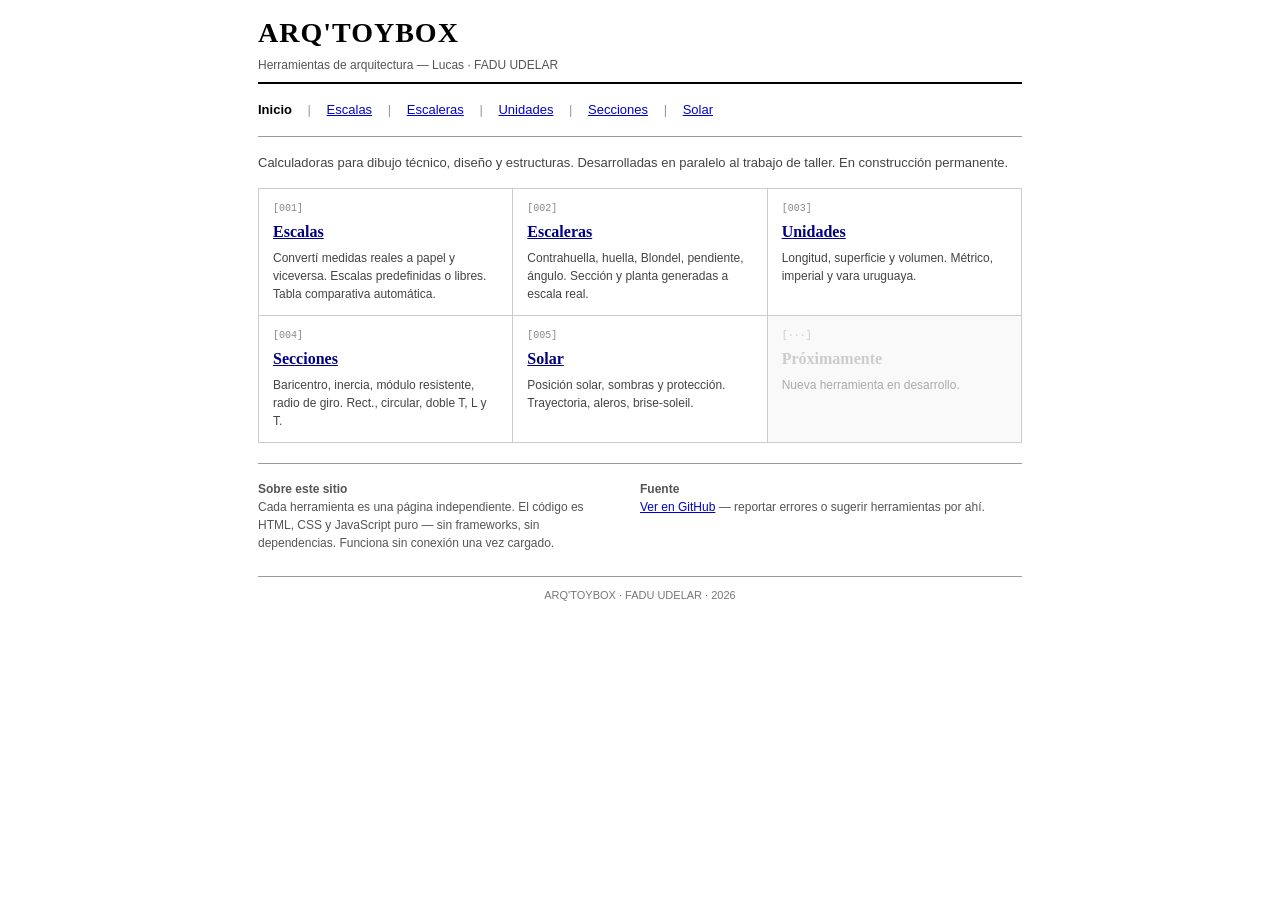
==== commit 3d8973b8: "Add files via upload" ====
--- a/index.html
+++ b/index.html
@@ -1,1584 +1,134 @@
 <!DOCTYPE html>
 <html lang="es">
 <head>
-<meta charset="UTF-8"/>
-<meta name="viewport" content="width=1100"/>
-<title>ARQ'TOYBOX</title>
-<link rel="preconnect" href="https://fonts.googleapis.com"/>
-<link href="https://fonts.googleapis.com/css2?family=IBM+Plex+Mono:ital,wght@0,400;0,600;1,400&family=IBM+Plex+Sans+Condensed:wght@300;400;600;700&display=swap" rel="stylesheet"/>
-<style>
-:root {
-  --p:   #f5f2e8;   /* papel */
-  --p2:  #ece9db;   /* papel oscuro */
-  --p3:  #e2dec8;   /* papel más oscuro */
-  --t:   #1a1a14;   /* tinta */
-  --t2:  #4a4a3a;   /* tinta media */
-  --t3:  #8a8a78;   /* tinta suave */
-  --az:  #1a3a5c;   /* azul plano */
-  --az2: #2a5a8c;   /* azul claro */
-  --rj:  #c0392b;   /* rojo cota */
-  --vr:  #2d6a2d;   /* verde */
-  --gr:  rgba(0,0,60,.05); /* grilla */
-  --mono: 'IBM Plex Mono', monospace;
-  --cond: 'IBM Plex Sans Condensed', sans-serif;
-}
-
-*{box-sizing:border-box;margin:0;padding:0;}
-
-body {
-  background: var(--p);
-  color: var(--t);
-  font-family: var(--mono);
-  font-size: 12px;
-  min-width: 960px;
-  background-image:
-    linear-gradient(var(--gr) 1px, transparent 1px),
-    linear-gradient(90deg, var(--gr) 1px, transparent 1px),
-    linear-gradient(rgba(0,0,60,.02) 1px, transparent 1px),
-    linear-gradient(90deg, rgba(0,0,60,.02) 1px, transparent 1px);
-  background-size: 80px 80px, 80px 80px, 16px 16px, 16px 16px;
-}
-
-/* ── HEADER ── */
-.hdr {
-  border-bottom: 2px solid var(--t);
-  padding: 18px 36px 14px;
-  display: flex;
-  align-items: flex-end;
-  justify-content: space-between;
-  background: var(--p);
-  position: sticky; top: 0; z-index: 100;
-}
-.hdr-logo { line-height: 1; }
-.hdr-eyebrow {
-  font-family: var(--cond);
-  font-size: 9px;
-  font-weight: 600;
-  letter-spacing: .35em;
-  text-transform: uppercase;
-  color: var(--t3);
-  margin-bottom: 4px;
-}
-.hdr-name {
-  font-family: var(--cond);
-  font-size: 30px;
-  font-weight: 700;
-  letter-spacing: .04em;
-  color: var(--az);
-  text-transform: uppercase;
-}
-.hdr-meta {
-  font-size: 10px;
-  color: var(--t3);
-  text-align: right;
-  line-height: 1.9;
-}
-
-/* ── NAV ── */
-.nav {
-  display: flex;
-  border-bottom: 1px solid var(--t2);
-  background: var(--p2);
-  padding: 0 36px;
-  gap: 0;
-  position: sticky; top: 57px; z-index: 99;
-}
-.nav a {
-  padding: 7px 14px;
-  font-family: var(--cond);
-  font-size: 10px;
-  font-weight: 600;
-  letter-spacing: .14em;
-  text-transform: uppercase;
-  color: var(--t2);
-  text-decoration: none;
-  border-bottom: 2px solid transparent;
-  margin-bottom: -1px;
-  transition: color .15s, border-color .15s;
-}
-.nav a:hover { color: var(--az); }
-.nav a.on { color: var(--az); border-bottom-color: var(--az); }
-
-/* ── SECCIÓN HERRAMIENTA ── */
-.tool {
-  max-width: 1120px;
-  margin: 0 auto;
-  padding: 28px 36px 48px;
-  border-bottom: 1px solid var(--p3);
-}
-.tool:last-child { border-bottom: none; }
-
-.tool-hdr {
-  display: flex;
-  align-items: baseline;
-  gap: 14px;
-  margin-bottom: 20px;
-  padding-bottom: 10px;
-  border-bottom: 1.5px solid var(--t);
-}
-.tool-num {
-  font-family: var(--cond);
-  font-size: 10px;
-  font-weight: 600;
-  letter-spacing: .25em;
-  color: var(--t3);
-  flex-shrink: 0;
-}
-.tool-title {
-  font-family: var(--cond);
-  font-size: 20px;
-  font-weight: 700;
-  letter-spacing: .05em;
-  text-transform: uppercase;
-  color: var(--az);
-  flex: 1;
-}
-.tool-about {
-  font-size: 10px;
-  color: var(--t3);
-  max-width: 280px;
-  line-height: 1.6;
-  text-align: right;
-}
-
-/* ── BODY 3 COLUMNAS ── */
-.cols {
-  display: grid;
-  grid-template-columns: 220px 1fr 180px;
-  border: 1px solid var(--t2);
-  min-height: 340px;
-}
-.col-in {
-  border-right: 1px solid var(--t2);
-  padding: 18px 16px;
-  background: var(--p2);
-}
-.col-out {
-  padding: 18px 22px;
-}
-.col-ref {
-  border-left: 1px solid var(--t2);
-  padding: 18px 14px;
-  background: var(--p2);
-}
-.col-lbl {
-  font-family: var(--cond);
-  font-size: 8px;
-  font-weight: 700;
-  letter-spacing: .3em;
-  text-transform: uppercase;
-  color: var(--t3);
-  padding-bottom: 8px;
-  border-bottom: 1px solid var(--t3);
-  margin-bottom: 14px;
-}
-
-/* ── INPUTS ── */
-.f { margin-bottom: 12px; }
-.f label {
-  display: block;
-  font-family: var(--cond);
-  font-size: 9px;
-  font-weight: 600;
-  letter-spacing: .1em;
-  text-transform: uppercase;
-  color: var(--t2);
-  margin-bottom: 3px;
-}
-.f input, .f select {
-  width: 100%;
-  background: transparent;
-  border: none;
-  border-bottom: 1.5px solid var(--t2);
-  font-family: var(--mono);
-  font-size: 14px;
-  color: var(--t);
-  padding: 3px 2px;
-  outline: none;
-  -moz-appearance: textfield;
-}
-.f input::-webkit-outer-spin-button,
-.f input::-webkit-inner-spin-button { -webkit-appearance: none; }
-.f input:focus, .f select:focus { border-bottom-color: var(--az); }
-.f .hint { font-size: 9px; color: var(--t3); margin-top: 2px; }
-.row { display: flex; gap: 6px; }
-.row input { flex:1; }
-.row select { width: 72px; flex-shrink: 0; border:none; border-bottom:1.5px solid var(--t2); background:transparent; font-family:var(--mono); font-size:12px; color:var(--t2); padding:3px 2px; outline:none; }
-.row select:focus { border-bottom-color: var(--az); }
-
-.sep { border:none; border-top:1px solid var(--p3); margin:14px 0; }
-
-/* PRESETS */
-.presets { display:flex; flex-wrap:wrap; gap:3px; margin-bottom:10px; }
-.pre {
-  background:none;
-  border: 1px solid var(--t3);
-  color: var(--t2);
-  font-family: var(--mono);
-  font-size: 9px;
-  padding: 2px 6px;
-  cursor: pointer;
-  transition: all .12s;
-}
-.pre:hover { border-color: var(--az); color: var(--az); }
-.pre.on { background: var(--az); border-color: var(--az); color: #fff; }
-
-/* MODO TABS */
-.mtabs { display:flex; gap:0; margin-bottom:12px; border:1px solid var(--t3); }
-.mtab {
-  flex:1; background:none; border:none; border-right:1px solid var(--t3);
-  font-family:var(--cond); font-size:9px; font-weight:600; letter-spacing:.08em;
-  text-transform:uppercase; color:var(--t3); padding:5px 4px;
-  cursor:pointer; transition:all .12s; text-align:center;
-}
-.mtab:last-child { border-right:none; }
-.mtab.on { background:var(--az); color:#fff; }
-.mtab:hover:not(.on) { color:var(--t); }
-.mp { display:none; }
-.mp.on { display:block; }
-
-/* ── OUTPUTS ── */
-.r-big {
-  margin-bottom: 18px;
-}
-.r-big-lbl { font-size:9px; color:var(--t3); letter-spacing:.1em; text-transform:uppercase; margin-bottom:2px; }
-.r-big-val {
-  font-family: var(--cond);
-  font-size: 48px;
-  font-weight: 700;
-  color: var(--az);
-  line-height: 1;
-}
-.r-big-unit { font-family:var(--mono); font-size:14px; color:var(--t2); margin-left:4px; }
-
-.r-row {
-  display: flex;
-  gap: 24px;
-  padding-bottom: 14px;
-  border-bottom: 1px solid var(--p3);
-  margin-bottom: 14px;
-}
-.ri-lbl { font-size:9px; color:var(--t3); letter-spacing:.08em; text-transform:uppercase; margin-bottom:1px; }
-.ri-val { font-family:var(--mono); font-size:13px; font-weight:600; color:var(--t); }
-
-.comp-lbl { font-size:9px; color:var(--t3); letter-spacing:.14em; text-transform:uppercase; margin-bottom:6px; }
-.comp { width:100%; border-collapse:collapse; font-family:var(--mono); font-size:10px; }
-.comp tr { border-bottom:1px solid rgba(0,0,0,.06); }
-.comp td { padding:3px 5px; color:var(--t2); }
-.comp td:first-child { color:var(--t3); }
-.comp td:last-child { text-align:right; color:var(--t); font-weight:600; }
-.comp tr.hl { background:rgba(26,58,92,.06); }
-
-/* TABLA RESULTADOS */
-.rtab { width:100%; border-collapse:collapse; font-size:11px; margin-bottom:10px; }
-.rtab tr { border-bottom:1px solid rgba(0,0,0,.07); }
-.rtab td { padding:4px 6px; }
-.rtab td:first-child { font-family:var(--cond); font-size:9px; font-weight:600; text-transform:uppercase; letter-spacing:.06em; color:var(--t3); width:46%; }
-.rtab td:last-child { font-family:var(--mono); font-weight:600; color:var(--t); }
-.rtab tr.hl { background:rgba(26,58,92,.05); }
-.rtab tr.hl td:last-child { color:var(--az); font-size:13px; }
-
-/* BADGES */
-.badge { font-size:9px; font-weight:600; padding:1px 6px; border:1px solid; display:inline-block; }
-.ok  { background:#e8f5e8; color:#2d6a2d; border-color:#2d6a2d; }
-.lim { background:#fef9e7; color:#7d6608; border-color:#7d6608; }
-.bad { background:#fdecea; color:#c0392b; border-color:#c0392b; }
-
-/* ALTS TABLE */
-.alts { width:100%; border-collapse:collapse; font-size:10px; margin-top:10px; }
-.alts th { background:var(--az); color:#fff; font-family:var(--cond); font-size:8px; font-weight:600; letter-spacing:.1em; text-transform:uppercase; padding:3px 5px; text-align:left; }
-.alts td { padding:3px 5px; border-bottom:1px solid rgba(0,0,0,.06); font-family:var(--mono); }
-.alts tr:hover td { background:rgba(26,58,92,.04); }
-
-/* ── COLUMNA REFERENCIA ── */
-.ref-block { margin-bottom:14px; padding-bottom:14px; border-bottom:1px solid rgba(0,0,0,.08); }
-.ref-block:last-child { border:none; margin-bottom:0; padding-bottom:0; }
-.ref-ttl { font-family:var(--cond); font-size:8px; font-weight:700; text-transform:uppercase; letter-spacing:.22em; color:var(--t3); margin-bottom:5px; }
-.ref-txt { font-size:10px; color:var(--t2); line-height:1.7; }
-.ref-txt b { color:var(--t); font-weight:600; }
-.formula {
-  display:block;
-  font-family:var(--mono);
-  font-size:9px;
-  color:var(--az);
-  background:rgba(26,58,92,.06);
-  border-left:2px solid var(--az);
-  padding:3px 7px;
-  margin:5px 0;
-}
-
-/* SVG DIAGRAMA */
-.diag { margin-top:14px; }
-.diag svg { display:block; width:100%; }
-
-/* SOLAR layout especial — no 3 cols sino header + 3 bloques horizontales */
-.sol-params {
-  border:1px solid var(--t2);
-  margin-bottom:0;
-  display:grid;
-  grid-template-columns: 110px 90px 140px 1fr 130px;
-  border-bottom: none;
-}
-.sp {
-  padding:10px 12px;
-  border-right:1px solid var(--t2);
-}
-.sp:last-child { border-right:none; }
-.sp label {
-  font-family:var(--cond); font-size:8px; font-weight:700;
-  letter-spacing:.2em; text-transform:uppercase; color:var(--t3);
-  display:block; margin-bottom:4px;
-}
-.sp input, .sp select {
-  width:100%; background:transparent; border:none;
-  border-bottom:1.5px solid var(--t2);
-  font-family:var(--mono); font-size:13px; color:var(--t);
-  padding:2px 2px; outline:none;
-}
-.sp input[type=range] { border:none; padding:4px 0; cursor:pointer; }
-.sp input:focus, .sp select:focus { border-bottom-color:var(--az); }
-.sp .hint { font-size:9px; color:var(--t3); margin-top:2px; }
-
-.sol-3 {
-  display:grid;
-  grid-template-columns:1fr 1fr 1fr;
-  border:1px solid var(--t2);
-}
-.sol-blk {
-  padding:14px;
-  border-right:1px solid var(--t2);
-}
-.sol-blk:last-child { border-right:none; }
-.sol-blk-ttl {
-  font-family:var(--cond); font-size:9px; font-weight:700;
-  letter-spacing:.2em; text-transform:uppercase; color:var(--t3);
-  padding-bottom:8px; border-bottom:1px solid var(--p3); margin-bottom:10px;
-}
-.sol-blk .f { margin-bottom:8px; }
-.sol-blk .f label { font-size:8px; }
-.sol-blk .f input {
-  width:72px; font-size:12px;
-  border:none; border-bottom:1.5px solid var(--t2);
-  background:transparent; font-family:var(--mono); color:var(--t);
-  padding:2px; outline:none;
-}
-.sol-blk .f input:focus { border-bottom-color:var(--az); }
-.sol-mini { font-family:var(--mono); font-size:10px; color:var(--t2); margin-top:6px; line-height:1.8; }
-.sol-mini b { color:var(--t); }
-
-/* ACORDEÓN */
-.acc { margin-top:12px; border-top:1px solid var(--p3); }
-.acc-btn {
-  width:100%; background:none; border:none; text-align:left;
-  padding:8px 0; cursor:pointer;
-  display:flex; justify-content:space-between; align-items:center;
-  font-family:var(--cond); font-size:9px; font-weight:700;
-  letter-spacing:.2em; text-transform:uppercase; color:var(--t3);
-}
-.acc-btn:hover { color:var(--az); }
-.acc-body {
-  display:none; padding-bottom:10px;
-  font-size:10px; color:var(--t2); line-height:1.75;
-  columns:2; column-gap:28px;
-}
-.acc-body.on { display:block; }
-.acc-body b { color:var(--t); }
-.acc-body .formula { break-inside:avoid; }
-.acc-sub { font-family:var(--cond); font-size:8px; font-weight:700; letter-spacing:.2em; text-transform:uppercase; color:var(--t3); margin:8px 0 3px; break-after:avoid; }
-.acc-body ul { padding-left:16px; margin:4px 0 8px; }
-.acc-body li { margin-bottom:2px; }
-
-/* INICIO */
-.grid-inicio {
-  display:grid; grid-template-columns:repeat(3,1fr); gap:1px;
-  background:var(--t2); border:1px solid var(--t2);
-}
-.card {
-  background:var(--p);
-  padding:18px 18px 14px;
-  cursor:pointer;
-  transition:background .12s;
-}
-.card:hover { background:var(--p2); }
-.card-n { font-size:9px; color:var(--t3); letter-spacing:.2em; margin-bottom:8px; }
-.card-t { font-family:var(--cond); font-size:15px; font-weight:700; text-transform:uppercase; color:var(--az); margin-bottom:5px; }
-.card-d { font-size:10px; color:var(--t2); line-height:1.55; }
-.card-go { font-size:9px; color:var(--az2); text-decoration:underline; margin-top:8px; display:block; }
-</style>
+  <meta charset="UTF-8"/>
+  <meta name="viewport" content="width=780"/>
+  <title>ARQ'TOYBOX</title>
+  <link rel="stylesheet" href="style.css"/>
+  <!-- Favicon: escuadra SVG inline como data URI -->
+  <link rel="icon" type="image/svg+xml" href="data:image/svg+xml,<svg xmlns='http://www.w3.org/2000/svg' viewBox='0 0 32 32'><rect width='32' height='32' fill='%23ffffff'/><polyline points='6,26 6,6 26,6' stroke='%23000080' stroke-width='3.5' fill='none' stroke-linecap='square'/><line x1='6' y1='26' x2='26' y2='6' stroke='%23cc0000' stroke-width='1.5' stroke-dasharray='3,2'/></svg>"/>
 </head>
 <body>
 
-<!-- HEADER -->
-<header class="hdr">
-  <div class="hdr-logo">
-    <div class="hdr-eyebrow">Herramientas de arquitectura</div>
-    <div class="hdr-name">ARQ'TOYBOX</div>
-  </div>
-  <div class="hdr-meta">
-    Lucas · FADU UDELAR<br>
-    <span id="hdr-date" style="color:var(--t3);font-size:9px;"></span>
-  </div>
-</header>
+<div class="page">
 
-<!-- NAV -->
-<nav class="nav">
-  <a href="#inicio" class="on">Inicio</a>
-  <a href="#escalas">Escalas</a>
-  <a href="#escaleras">Escaleras</a>
-  <a href="#unidades">Unidades</a>
-  <a href="#secciones">Secciones</a>
-  <a href="#solar">Solar</a>
-</nav>
-
-<!-- ══════════════════════════════════════════
-     INICIO
-══════════════════════════════════════════ -->
-<section class="tool" id="inicio">
-  <div class="tool-hdr">
-    <span class="tool-num">ARQ' /</span>
-    <span class="tool-title">Toybox</span>
-    <span class="tool-about">Calculadoras para dibujo técnico, diseño y estructuras. En construcción permanente.</span>
-  </div>
-  <div class="grid-inicio">
-    <div class="card" onclick="goTo('escalas')">
-      <div class="card-n">001</div>
-      <div class="card-t">Escalas</div>
-      <div class="card-d">Real a papel y viceversa. Escalas predefinidas o libres. Tabla comparativa automática.</div>
-      <span class="card-go">→ abrir</span>
-    </div>
-    <div class="card" onclick="goTo('escaleras')">
-      <div class="card-n">002</div>
-      <div class="card-t">Escaleras</div>
-      <div class="card-d">Contrahuella, huella, Blondel, pendiente, ángulo. Sección y planta generadas a escala.</div>
-      <span class="card-go">→ abrir</span>
-    </div>
-    <div class="card" onclick="goTo('unidades')">
-      <div class="card-n">003</div>
-      <div class="card-t">Unidades</div>
-      <div class="card-d">Longitud, superficie y volumen. Métrico, imperial y vara uruguaya.</div>
-      <span class="card-go">→ abrir</span>
-    </div>
-    <div class="card" onclick="goTo('secciones')">
-      <div class="card-n">004</div>
-      <div class="card-t">Secciones</div>
-      <div class="card-d">Baricentro, inercia, módulo resistente, radio de giro. Rect., circular, doble T, L y T.</div>
-      <span class="card-go">→ abrir</span>
-    </div>
-    <div class="card" onclick="goTo('solar')">
-      <div class="card-n">005</div>
-      <div class="card-t">Solar</div>
-      <div class="card-d">Posición solar, sombras y protección. Trayectoria, aleros, brise-soleil.</div>
-      <span class="card-go">→ abrir</span>
-    </div>
-    <div class="card" style="cursor:default;opacity:.4;">
-      <div class="card-n">···</div>
-      <div class="card-t" style="color:var(--t3);">Próximamente</div>
-      <div class="card-d">Nueva herramienta en desarrollo.</div>
-    </div>
-  </div>
-</section>
-
-<!-- ══════════════════════════════════════════
-     001 ESCALAS
-══════════════════════════════════════════ -->
-<section class="tool" id="escalas">
-  <div class="tool-hdr">
-    <span class="tool-num">001 /</span>
-    <span class="tool-title">Calculadora de Escalas</span>
-    <span class="tool-about">Medida real a papel y viceversa. Ingresá desde cualquiera de los dos lados.</span>
-  </div>
-  <div class="cols">
-    <div class="col-in">
-      <div class="col-lbl">Parámetros</div>
-      <div class="f">
-        <label>Escala 1 :</label>
-        <input type="number" id="sc-N" value="100" min="1" oninput="scCalc();scHL(this.value)"/>
-      </div>
-      <div class="presets">
-        <button class="pre" onclick="scSet(5)">1:5</button>
-        <button class="pre" onclick="scSet(10)">1:10</button>
-        <button class="pre" onclick="scSet(20)">1:20</button>
-        <button class="pre" onclick="scSet(25)">1:25</button>
-        <button class="pre" onclick="scSet(50)">1:50</button>
-        <button class="pre on" onclick="scSet(100)">1:100</button>
-        <button class="pre" onclick="scSet(200)">1:200</button>
-        <button class="pre" onclick="scSet(500)">1:500</button>
-        <button class="pre" onclick="scSet(1000)">1:1000</button>
-      </div>
-      <hr class="sep"/>
-      <div class="f">
-        <label>Medida real</label>
-        <div class="row">
-          <input type="number" id="sc-R" step="any" placeholder="0" oninput="document.getElementById('sc-P').value='';scCalc()"/>
-          <select id="sc-RU" onchange="scCalc()">
-            <option value="mm">mm</option>
-            <option value="cm">cm</option>
-            <option value="m" selected>m</option>
-          </select>
-        </div>
-      </div>
-      <div style="font-size:9px;color:var(--t3);text-align:center;margin:10px 0;">— ó medida en papel —</div>
-      <div class="f">
-        <label>Medida en papel</label>
-        <div class="row">
-          <input type="number" id="sc-P" step="any" placeholder="0" oninput="document.getElementById('sc-R').value='';scCalc()"/>
-          <select id="sc-PU" onchange="scCalc()">
-            <option value="mm" selected>mm</option>
-            <option value="cm">cm</option>
-          </select>
-        </div>
-      </div>
-    </div>
-
-    <div class="col-out">
-      <div class="col-lbl">Resultado — escala <span id="sc-lbl" style="color:var(--az)">1:100</span></div>
-      <div class="r-big">
-        <div class="r-big-lbl">En papel</div>
-        <div><span class="r-big-val" id="sc-mm">—</span><span class="r-big-unit">mm</span></div>
-      </div>
-      <div class="r-row">
-        <div><div class="ri-lbl">En cm</div><div class="ri-val" id="sc-cm">—</div></div>
-        <div><div class="ri-lbl">Medida real</div><div class="ri-val" id="sc-real">—</div></div>
-      </div>
-      <div class="comp-lbl">Misma medida en otras escalas</div>
-      <table class="comp" id="sc-comp">
-        <tr><td colspan="3" style="color:var(--t3)">Ingresá una medida.</td></tr>
-      </table>
-    </div>
-
-    <div class="col-ref">
-      <div class="col-lbl">Referencia</div>
-      <div class="ref-block">
-        <div class="ref-ttl">Fórmulas</div>
-        <span class="formula">papel = real ÷ N</span>
-        <span class="formula">real = papel × N</span>
-      </div>
-      <div class="ref-block">
-        <div class="ref-ttl">Uso típico</div>
-        <div class="ref-txt">
-          <b>1:1–1:5</b> detalles<br>
-          <b>1:10–1:20</b> carpintería<br>
-          <b>1:50</b> plantas arq.<br>
-          <b>1:100</b> proyecto<br>
-          <b>1:200–1:500</b> sitio<br>
-          <b>1:1000+</b> urbano
-        </div>
-      </div>
-      <div class="ref-block">
-        <div class="ref-ttl">Maquetas</div>
-        <div class="ref-txt">1:50 · 1:100 · 1:200<br>A 1:50, 1m = 2cm</div>
-      </div>
+  <!-- HEADER -->
+  <div class="site-header">
+    <a href="index.html" class="site-title">ARQ'TOYBOX</a>
+    <div class="site-subtitle">
+      Herramientas de arquitectura &mdash; Lucas &middot; FADU UDELAR
     </div>
   </div>
 
-  <div class="acc">
-    <button class="acc-btn" onclick="toggleAcc(this)">¿Qué es la escala? <span>▾</span></button>
-    <div class="acc-body">
-      <div>
-        <div class="acc-sub">Concepto</div>
-        La <b>escala</b> es la relación de proporción entre el dibujo y la realidad. Se expresa como 1:N — la realidad es N veces más grande que el papel. Una escala 1:100 significa que 1 cm en el dibujo equivale a 100 cm (1 m) en la realidad.
-        <div class="acc-sub">Cómo elegir</div>
-        La tabla comparativa muestra cuánto ocupa la misma medida en cada escala. Usala para decidir qué escala entra en el formato de papel disponible.
-      </div>
-      <div>
-        <div class="acc-sub">Para maquetas</div>
-        Las más comunes son 1:50, 1:100 y 1:200. A 1:50 una pared de 3m mide 6cm — la escala donde el espesor de muros y aberturas empieza a ser legible.
-        <div class="acc-sub">Tip</div>
-        Ingresá desde el papel para el inverso: si un elemento mide 23mm en el plano, sabés cuánto mide en realidad.
-      </div>
-    </div>
-  </div>
-</section>
-
-<!-- ══════════════════════════════════════════
-     002 ESCALERAS
-══════════════════════════════════════════ -->
-<section class="tool" id="escaleras">
-  <div class="tool-hdr">
-    <span class="tool-num">002 /</span>
-    <span class="tool-title">Calculadora de Escaleras</span>
-    <span class="tool-about">Completá los datos que tenés — los demás se calculan solos.</span>
+  <!-- NAV -->
+  <div class="site-nav">
+    <a href="index.html" class="current">Inicio</a>
+    <span>|</span>
+    <a href="escalas.html">Escalas</a>
+    <span>|</span>
+    <a href="escaleras.html">Escaleras</a>
+    <span>|</span>
+    <a href="unidades.html">Unidades</a>
+    <span>|</span>
+    <a href="secciones.html">Secciones</a>
+    <span>|</span>
+    <a href="solar.html">Solar</a>
   </div>
 
-  <!-- PARÁMETROS EN TABLA -->
-  <table style="width:100%;border-collapse:collapse;border:1px solid var(--t2);margin-bottom:0;">
-    <thead>
-      <tr style="background:var(--az);color:#fff;">
-        <th style="padding:5px 10px;font-family:var(--cond);font-size:8px;font-weight:700;letter-spacing:.2em;text-transform:uppercase;text-align:left;border-right:1px solid var(--az2);">Altura H</th>
-        <th style="padding:5px 10px;font-family:var(--cond);font-size:8px;font-weight:700;letter-spacing:.2em;text-transform:uppercase;text-align:left;border-right:1px solid var(--az2);">Desarrollo D</th>
-        <th style="padding:5px 10px;font-family:var(--cond);font-size:8px;font-weight:700;letter-spacing:.2em;text-transform:uppercase;text-align:left;border-right:1px solid var(--az2);">N° escalones</th>
-        <th style="padding:5px 10px;font-family:var(--cond);font-size:8px;font-weight:700;letter-spacing:.2em;text-transform:uppercase;text-align:left;border-right:1px solid var(--az2);">Contrahuella ch</th>
-        <th style="padding:5px 10px;font-family:var(--cond);font-size:8px;font-weight:700;letter-spacing:.2em;text-transform:uppercase;text-align:left;border-right:1px solid var(--az2);">Huella h</th>
-        <th style="padding:5px 10px;font-family:var(--cond);font-size:8px;font-weight:700;letter-spacing:.2em;text-transform:uppercase;text-align:left;">Blondel</th>
-      </tr>
-    </thead>
-    <tbody>
-      <tr style="background:var(--p2);">
-        <td style="padding:6px 10px;border-right:1px solid var(--p3);">
-          <input type="number" id="st-H" class="st-in" step="1" min="1" placeholder="270"
-            style="width:100%;background:transparent;border:none;border-bottom:1.5px solid var(--t2);font-family:var(--mono);font-size:14px;color:var(--t);padding:2px;outline:none;" oninput="stCalc()"/>
-          <div style="font-size:9px;color:var(--t3);margin-top:2px;">cm · obligatorio</div>
-        </td>
-        <td style="padding:6px 10px;border-right:1px solid var(--p3);">
-          <input type="number" id="st-D" class="st-in" step="1" min="1" placeholder="390"
-            style="width:100%;background:transparent;border:none;border-bottom:1.5px solid var(--t2);font-family:var(--mono);font-size:14px;color:var(--t);padding:2px;outline:none;" oninput="stCalc()"/>
-          <div style="font-size:9px;color:var(--t3);margin-top:2px;">cm · opcional</div>
-        </td>
-        <td style="padding:6px 10px;border-right:1px solid var(--p3);">
-          <input type="number" id="st-N" class="st-in" step="1" min="1" placeholder="15"
-            style="width:100%;background:transparent;border:none;border-bottom:1.5px solid var(--t2);font-family:var(--mono);font-size:14px;color:var(--t);padding:2px;outline:none;" oninput="stCalc()"/>
-          <div style="font-size:9px;color:var(--t3);margin-top:2px;">opcional</div>
-        </td>
-        <td style="padding:6px 10px;border-right:1px solid var(--p3);">
-          <input type="number" id="st-ch" class="st-in" step="0.5" min="1" placeholder="17"
-            style="width:100%;background:transparent;border:none;border-bottom:1.5px solid var(--t2);font-family:var(--mono);font-size:14px;color:var(--t);padding:2px;outline:none;" oninput="stCalc()"/>
-          <div style="font-size:9px;color:var(--t3);margin-top:2px;">cm · opcional</div>
-        </td>
-        <td style="padding:6px 10px;border-right:1px solid var(--p3);">
-          <input type="number" id="st-h" class="st-in" step="0.5" min="1" placeholder="29"
-            style="width:100%;background:transparent;border:none;border-bottom:1.5px solid var(--t2);font-family:var(--mono);font-size:14px;color:var(--t);padding:2px;outline:none;" oninput="stCalc()"/>
-          <div style="font-size:9px;color:var(--t3);margin-top:2px;">cm · opcional</div>
-        </td>
-        <td style="padding:6px 10px;">
-          <input type="number" id="st-B" class="st-in" step="0.5" min="55" max="70" placeholder="63"
-            style="width:100%;background:transparent;border:none;border-bottom:1.5px solid var(--t2);font-family:var(--mono);font-size:14px;color:var(--t);padding:2px;outline:none;" oninput="stCalc()"/>
-          <div style="font-size:9px;color:var(--t3);margin-top:2px;">cm · default 63</div>
-        </td>
-      </tr>
-    </tbody>
+  <hr/>
+
+  <!-- INTRO -->
+  <p style="margin-bottom:16px; font-size:13px; color:#444444;">
+    Calculadoras para dibujo técnico, diseño y estructuras.
+    Desarrolladas en paralelo al trabajo de taller.
+    En construcción permanente.
+  </p>
+
+  <!-- CARDS -->
+  <table class="card-grid">
+    <tr>
+      <td onclick="location.href='escalas.html'">
+        <div class="card-num">[001]</div>
+        <div class="card-title">Escalas</div>
+        <div class="card-desc">
+          Convertí medidas reales a papel y viceversa.
+          Escalas predefinidas o libres. Tabla comparativa automática.
+        </div>
+      </td>
+      <td onclick="location.href='escaleras.html'">
+        <div class="card-num">[002]</div>
+        <div class="card-title">Escaleras</div>
+        <div class="card-desc">
+          Contrahuella, huella, Blondel, pendiente, ángulo.
+          Sección y planta generadas a escala real.
+        </div>
+      </td>
+      <td onclick="location.href='unidades.html'">
+        <div class="card-num">[003]</div>
+        <div class="card-title">Unidades</div>
+        <div class="card-desc">
+          Longitud, superficie y volumen.
+          Métrico, imperial y vara uruguaya.
+        </div>
+      </td>
+    </tr>
+    <tr>
+      <td onclick="location.href='secciones.html'">
+        <div class="card-num">[004]</div>
+        <div class="card-title">Secciones</div>
+        <div class="card-desc">
+          Baricentro, inercia, módulo resistente, radio de giro.
+          Rect., circular, doble T, L y T.
+        </div>
+      </td>
+      <td onclick="location.href='solar.html'">
+        <div class="card-num">[005]</div>
+        <div class="card-title">Solar</div>
+        <div class="card-desc">
+          Posición solar, sombras y protección.
+          Trayectoria, aleros, brise-soleil.
+        </div>
+      </td>
+      <td style="cursor:default; background:#f9f9f9;">
+        <div class="card-num" style="color:#cccccc;">[&middot;&middot;&middot;]</div>
+        <div class="card-title" style="color:#cccccc; text-decoration:none;">Próximamente</div>
+        <div class="card-desc" style="color:#aaaaaa;">
+          Nueva herramienta en desarrollo.
+        </div>
+      </td>
+    </tr>
   </table>
 
-  <!-- RESULTADO + DIBUJO -->
-  <div style="display:grid;grid-template-columns:260px 1fr;border:1px solid var(--t2);border-top:none;">
-    <div style="padding:16px;border-right:1px solid var(--t2);background:var(--p2);">
-      <div class="col-lbl">Solución principal</div>
-      <div id="st-res"><span style="font-size:10px;color:var(--t3);">Ingresá la altura H.</span></div>
-    </div>
-    <div style="padding:16px;">
-      <div class="col-lbl">Sección & planta</div>
-      <div id="st-draw"></div>
-    </div>
+  <hr/>
+
+  <!-- NOTAS -->
+  <table style="width:100%; border-collapse:collapse; font-size:12px; color:#555555;">
+    <tr>
+      <td style="width:50%; vertical-align:top; padding-right:20px;">
+        <b>Sobre este sitio</b><br/>
+        Cada herramienta es una página independiente.
+        El código es HTML, CSS y JavaScript puro — sin frameworks, sin dependencias.
+        Funciona sin conexión una vez cargado.
+      </td>
+      <td style="width:50%; vertical-align:top;">
+        <b>Fuente</b><br/>
+        <a href="https://github.com">Ver en GitHub</a> &mdash;
+        reportar errores o sugerir herramientas por ahí.
+      </td>
+    </tr>
+  </table>
+
+  <!-- FOOTER -->
+  <div class="site-footer">
+    ARQ'TOYBOX &middot; FADU UDELAR &middot;
+    <span id="year"></span>
   </div>
 
-  <div class="acc">
-    <button class="acc-btn" onclick="toggleAcc(this)">Contrahuella, huella, Blondel, pendiente <span>▾</span></button>
-    <div class="acc-body">
-      <div>
-        <div class="acc-sub">Partes del escalón</div>
-        <b>Contrahuella (ch)</b> es la dimensión vertical — cuánto sube cada peldaño. Rango cómodo interior: 16–18 cm. <b>Huella (h)</b> es la superficie horizontal donde apoya el pie. No menor a 25 cm; ideal 28–32 cm.
-        <div class="acc-sub">Regla de Blondel</div>
-        Relaciona ch y h con el paso humano medio (~63 cm):
-        <span class="formula">2ch + h = 63 cm (rango: 60–65)</span>
-        Menos de 60: escalera muy tendida. Más de 65: demasiado empinada.
-      </div>
-      <div>
-        <div class="acc-sub">Desarrollo y proyección</div>
-        El <b>desarrollo D</b> es el espacio disponible en planta. La escalera ocupa <b>(N−1) × h</b> — el último escalón llega al nivel de piso sin sumar huella.
-        <div class="acc-sub">Referencia rápida</div>
-        <ul>
-          <li><b>Residencial:</b> ch 17 · h 29 · B 63</li>
-          <li><b>Mínima:</b> ch 18 · h 25 · B 61</li>
-          <li><b>Exterior:</b> ch 14 · h 35 · B 63</li>
-          <li><b>Servicio:</b> ch 20 · h 22 · B 62</li>
-        </ul>
-      </div>
-    </div>
-  </div>
-</section>
-
-<!-- ══════════════════════════════════════════
-     003 UNIDADES
-══════════════════════════════════════════ -->
-<section class="tool" id="unidades">
-  <div class="tool-hdr">
-    <span class="tool-num">003 /</span>
-    <span class="tool-title">Conversor de Unidades</span>
-    <span class="tool-about">Longitud, superficie y volumen. Todas las equivalencias al instante.</span>
-  </div>
-  <div class="cols">
-    <div class="col-in">
-      <div class="col-lbl">Entrada</div>
-      <div class="mtabs" id="un-tabs">
-        <button class="mtab on" data-cat="longitud" onclick="unCat(this)">Long.</button>
-        <button class="mtab" data-cat="superficie" onclick="unCat(this)">Sup.</button>
-        <button class="mtab" data-cat="volumen" onclick="unCat(this)">Vol.</button>
-      </div>
-      <div class="f">
-        <label>Cantidad</label>
-        <input type="number" id="un-val" step="any" placeholder="0" oninput="unCalc()"/>
-      </div>
-      <div class="f">
-        <label>Unidad</label>
-        <select id="un-from" onchange="unCalc()"></select>
-      </div>
-    </div>
-    <div class="col-out">
-      <div class="col-lbl">Equivalencias</div>
-      <div id="un-res" style="font-size:10px;color:var(--t3);">Ingresá un valor.</div>
-    </div>
-    <div class="col-ref">
-      <div class="col-lbl">Referencia</div>
-      <div class="ref-block">
-        <div class="ref-ttl">Vara (UY)</div>
-        <span class="formula">1 vara ≈ 0.836 m</span>
-        <div class="ref-txt">Aparece en planos históricos, mensuras y escrituras del s. XIX–XX.</div>
-      </div>
-      <div class="ref-block">
-        <div class="ref-ttl">Imperial</div>
-        <span class="formula">1 pie = 30.48 cm</span>
-        <span class="formula">1 pulg. = 2.54 cm</span>
-        <div class="ref-txt">Común en materiales importados: perfiles, plywood, HVAC.</div>
-      </div>
-    </div>
-  </div>
-  <div class="acc">
-    <button class="acc-btn" onclick="toggleAcc(this)">Sistemas de medida <span>▾</span></button>
-    <div class="acc-body">
-      <div>
-        <div class="acc-sub">Sistema Internacional</div>
-        Base del trabajo arquitectónico. Metro y derivados. Los planos van en m o cm; los detalles en mm.
-        <div class="acc-sub">Imperial</div>
-        EE.UU. y parte del mundo anglosajón. Pie (12 pulgadas = 30.48 cm) y pulgada. Aparece en especificaciones de materiales importados.
-      </div>
-      <div>
-        <div class="acc-sub">Vara castellana</div>
-        Unidad iberoamericana de valor variable. En Uruguay ≈ 0.836 m. Clave para trabajar con documentación histórica.
-        <div class="acc-sub">Superficie y volumen</div>
-        Hectárea (10 000 m²) y acre (4 046.86 m²) en agrimensura. El m³ en hormigón y excavaciones. El litro en cisternas y tanques.
-      </div>
-    </div>
-  </div>
-</section>
-
-<!-- ══════════════════════════════════════════
-     004 SECCIONES
-══════════════════════════════════════════ -->
-<section class="tool" id="secciones">
-  <div class="tool-hdr">
-    <span class="tool-num">004 /</span>
-    <span class="tool-title">Propiedades de Secciones</span>
-    <span class="tool-about">Baricentro, inercia, módulo resistente y radio de giro. Dimensiones en cm.</span>
-  </div>
-  <div class="cols">
-    <div class="col-in">
-      <div class="col-lbl">Sección</div>
-      <div class="mtabs">
-        <button class="mtab on" data-sec="rect" onclick="secTipo(this)">Rect.</button>
-        <button class="mtab" data-sec="circ" onclick="secTipo(this)">Circ.</button>
-        <button class="mtab" data-sec="I" onclick="secTipo(this)">I</button>
-        <button class="mtab" data-sec="L" onclick="secTipo(this)">L</button>
-        <button class="mtab" data-sec="T" onclick="secTipo(this)">T</button>
-      </div>
-      <div class="mp on" id="sf-rect">
-        <div class="f"><label>Base b (cm)</label><input type="number" class="sec-in" id="r-b" step="any" placeholder="10" oninput="secCalc()"/></div>
-        <div class="f"><label>Altura h (cm)</label><input type="number" class="sec-in" id="r-h" step="any" placeholder="20" oninput="secCalc()"/></div>
-      </div>
-      <div class="mp" id="sf-circ">
-        <div class="f"><label>Diám. exterior d (cm)</label><input type="number" class="sec-in" id="c-d" step="any" placeholder="20" oninput="secCalc()"/></div>
-        <div class="f"><label>Diám. interior di (0=maciza)</label><input type="number" class="sec-in" id="c-di" step="any" placeholder="0" oninput="secCalc()"/></div>
-      </div>
-      <div class="mp" id="sf-I">
-        <div class="f"><label>Ancho alas bf (cm)</label><input type="number" class="sec-in" id="i-bf" step="any" placeholder="15" oninput="secCalc()"/></div>
-        <div class="f"><label>Espesor alas tf (cm)</label><input type="number" class="sec-in" id="i-tf" step="any" placeholder="2" oninput="secCalc()"/></div>
-        <div class="f"><label>Altura alma hw (cm)</label><input type="number" class="sec-in" id="i-hw" step="any" placeholder="20" oninput="secCalc()"/></div>
-        <div class="f"><label>Espesor alma tw (cm)</label><input type="number" class="sec-in" id="i-tw" step="any" placeholder="1.5" oninput="secCalc()"/></div>
-      </div>
-      <div class="mp" id="sf-L">
-        <div class="f"><label>Ancho b (cm)</label><input type="number" class="sec-in" id="l-b" step="any" placeholder="10" oninput="secCalc()"/></div>
-        <div class="f"><label>Altura h (cm)</label><input type="number" class="sec-in" id="l-h" step="any" placeholder="15" oninput="secCalc()"/></div>
-        <div class="f"><label>Espesor t (cm)</label><input type="number" class="sec-in" id="l-t" step="any" placeholder="1.5" oninput="secCalc()"/></div>
-      </div>
-      <div class="mp" id="sf-T">
-        <div class="f"><label>Ancho ala bf (cm)</label><input type="number" class="sec-in" id="t-bf" step="any" placeholder="15" oninput="secCalc()"/></div>
-        <div class="f"><label>Espesor ala tf (cm)</label><input type="number" class="sec-in" id="t-tf" step="any" placeholder="2" oninput="secCalc()"/></div>
-        <div class="f"><label>Altura alma hw (cm)</label><input type="number" class="sec-in" id="t-hw" step="any" placeholder="20" oninput="secCalc()"/></div>
-        <div class="f"><label>Espesor alma tw (cm)</label><input type="number" class="sec-in" id="t-tw" step="any" placeholder="1.5" oninput="secCalc()"/></div>
-      </div>
-    </div>
-    <div class="col-out">
-      <div class="col-lbl">Propiedades</div>
-      <div id="sec-res" style="font-size:10px;color:var(--t3);">Ingresá las dimensiones.</div>
-      <div id="sec-diag" class="diag"></div>
-    </div>
-    <div class="col-ref">
-      <div class="col-lbl">Referencia</div>
-      <div class="ref-block">
-        <div class="ref-ttl">Baricentro</div>
-        <span class="formula">ȳ = Σ(Aᵢ·yᵢ)/ΣAᵢ</span>
-        <div class="ref-txt">Centro geométrico. Define el eje neutro en flexión.</div>
-      </div>
-      <div class="ref-block">
-        <div class="ref-ttl">Inercia (Steiner)</div>
-        <span class="formula">I = Σ(Ii + Ai·di²)</span>
-        <div class="ref-txt">Resistencia geométrica a la flexión. Unidad: cm⁴.</div>
-      </div>
-      <div class="ref-block">
-        <div class="ref-ttl">Módulo resist.</div>
-        <span class="formula">W = I / ȳmax</span>
-        <div class="ref-txt">σ = M/W. Unidad: cm³.</div>
-      </div>
-      <div class="ref-block">
-        <div class="ref-ttl">Radio de giro</div>
-        <span class="formula">i = √(I/A)</span>
-        <div class="ref-txt">Para pandeo de columnas. Mayor i = más resistente.</div>
-      </div>
-    </div>
-  </div>
-  <div class="acc">
-    <button class="acc-btn" onclick="toggleAcc(this)">Conceptos de secciones transversales <span>▾</span></button>
-    <div class="acc-body">
-      <div>
-        <div class="acc-sub">Baricentro</div>
-        El punto donde se concentra geométricamente el área. En secciones asimétricas (L, T) hay que calcularlo por ponderación. Es donde se miden las distancias para inercia y módulo. En vigas define el <b>eje neutro</b> — la fibra que no se deforma en flexión.
-        <div class="acc-sub">Inercia</div>
-        Mide resistencia geométrica a la flexión. A mayor I, menor deformación. Las secciones doble T son eficientes porque alejan material del baricentro. El teorema de Steiner permite calcular I de secciones compuestas sumando I propio + A·d².
-      </div>
-      <div>
-        <div class="acc-sub">Módulo resistente</div>
-        W = I/ȳ_max. A mayor W, menor tensión para el mismo momento. Una viga "de canto" tiene W mucho mayor que "de plano".
-        <div class="acc-sub">Ejes fuertes y débiles</div>
-        El eje fuerte es el de mayor inercia. Siempre orientar la viga con el eje fuerte resistiendo la carga principal. Los tubos son mejores columnas que las barras macizas de igual área — mayor radio de giro.
-      </div>
-    </div>
-  </div>
-</section>
-
-<!-- ══════════════════════════════════════════
-     005 SOLAR
-══════════════════════════════════════════ -->
-<section class="tool" id="solar">
-  <div class="tool-hdr">
-    <span class="tool-num">005 /</span>
-    <span class="tool-title">Ángulo Solar</span>
-    <span class="tool-about">Posición solar, sombras y protección de ventanas.</span>
-  </div>
-
-  <!-- PARÁMETROS -->
-  <div class="sol-params">
-    <div class="sp">
-      <label>Latitud °</label>
-      <input type="number" id="sol-lat" value="34.9" min="0" max="90" step="0.1" oninput="solCalc()" onchange="solCalc()"/>
-      <div class="hint">valor absoluto</div>
-    </div>
-    <div class="sp">
-      <label>Hemisferio</label>
-      <select id="sol-hem" onchange="solCalc()">
-        <option value="-1" selected>Sur ▼</option>
-        <option value="1">Norte ▲</option>
-      </select>
-    </div>
-    <div class="sp">
-      <label>Fecha</label>
-      <input type="date" id="sol-date" onchange="solCalc()"/>
-    </div>
-    <div class="sp">
-      <label>Hora solar — <span id="sol-hlbl" style="color:var(--az);font-weight:600;">12:00</span></label>
-      <input type="range" id="sol-hour" min="5" max="19" step="0.25" value="12" oninput="solHlbl();solCalc()"/>
-      <div style="display:flex;justify-content:space-between;font-size:9px;color:var(--t3);margin-top:2px;">
-        <span>5h</span><span>12h</span><span>19h</span>
-      </div>
-    </div>
-    <div class="sp" id="sol-sr-cell">
-      <label>Salida / Puesta</label>
-      <div id="sol-sr" style="font-family:var(--mono);font-size:12px;color:var(--t);margin-top:4px;">—</div>
-    </div>
-  </div>
-
-  <!-- 3 BLOQUES -->
-  <div class="sol-3">
-    <!-- TRAYECTORIA -->
-    <div class="sol-blk">
-      <div class="sol-blk-ttl">① Trayectoria solar</div>
-      <div id="sol-tray"></div>
-      <div style="display:flex;gap:10px;margin-top:6px;font-size:9px;flex-wrap:wrap;">
-        <span style="color:#c47c10;">■ Verano</span>
-        <span style="color:var(--t3);">— Equinocc.</span>
-        <span style="color:var(--az);">■ Invierno</span>
-        <span style="color:var(--rj);">● Ahora</span>
-      </div>
-      <div id="sol-pos" class="sol-mini" style="margin-top:8px;"></div>
-    </div>
-
-    <!-- SOMBRAS -->
-    <div class="sol-blk">
-      <div class="sol-blk-ttl">② Sombras</div>
-      <div class="f">
-        <label>Altura del objeto</label>
-        <input type="number" id="sol-obj" value="6" min="0.1" step="0.5" oninput="solCalc()"/> m
-      </div>
-      <div id="sol-shad-svg"></div>
-      <div id="sol-shad-txt" class="sol-mini" style="margin-top:6px;"></div>
-    </div>
-
-    <!-- PROTECCIÓN -->
-    <div class="sol-blk">
-      <div class="sol-blk-ttl">③ Protección solar</div>
-      <div class="f">
-        <label>Altura ventana</label>
-        <input type="number" id="sol-win" value="1.20" min="0.1" step="0.05" oninput="solCalc()"/> m
-      </div>
-      <div class="f">
-        <label>Alero actual</label>
-        <input type="number" id="sol-vol" value="0.60" min="0" step="0.05" oninput="solCalc()"/> m
-      </div>
-      <div id="sol-prot-svg"></div>
-      <div id="sol-prot-txt" class="sol-mini" style="margin-top:6px;"></div>
-    </div>
-  </div>
-
-  <div class="acc">
-    <button class="acc-btn" onclick="toggleAcc(this)">Altitud, azimut, sombras y protección solar <span>▾</span></button>
-    <div class="acc-body">
-      <div>
-        <div class="acc-sub">Declinación y altitud</div>
-        La declinación varía ±23.45° a lo largo del año. La <b>altitud solar α</b> es el ángulo sobre el horizonte. En el hemisferio sur el sol de mediodía está siempre al norte.
-        <span class="formula">sin α = sinφ·sinδ + cosφ·cosδ·cosH</span>
-        <div class="acc-sub">Sombras</div>
-        <span class="formula">L = altura_objeto / tan(α)</span>
-        Con sol bajo (mañana, tarde, invierno) las sombras son largas. Clave para análisis de asoleamiento entre edificios.
-      </div>
-      <div>
-        <div class="acc-sub">Azimut</div>
-        Dirección horizontal del sol desde el norte (0°=N, 90°=E, 180°=S, 270°=O). Determina qué fachadas están expuestas.
-        <div class="acc-sub">Alero y brise-soleil</div>
-        <span class="formula">alero = alt_ventana / tan(α_verano_mediodía)</span>
-        El alero correcto bloquea el sol en verano (ángulo alto) y lo deja pasar en invierno (ángulo bajo). La proyección polar muestra los tres momentos clave: solsticio verano, equinoccio y solsticio invierno.
-      </div>
-    </div>
-  </div>
-</section>
-
-<div style="text-align:center;padding:20px;font-size:9px;color:var(--t3);letter-spacing:.15em;border-top:1px solid var(--p3);">
-  ARQ'TOYBOX · FADU UDELAR · <a href="https://github.com" style="color:var(--t3);">GitHub</a>
 </div>
 
 <script>
-// ══ UTILS ════════════════════════════════════
-function $(id){ return document.getElementById(id); }
-function toR(d){ return d*Math.PI/180; }
-function toD(r){ return r*180/Math.PI; }
+  document.getElementById('year').textContent = new Date().getFullYear();
+</script>
 
-function fmtN(v, dec){
-  if(v===0) return '0';
-  const a=Math.abs(v);
-  if(a>=1e9) return (v/1e9).toFixed(2)+'e9';
-  if(a>=1e6) return (v/1e6).toPrecision(5);
-  if(a<0.0001) return v.toExponential(3);
-  if(dec!==undefined) return parseFloat(v.toFixed(dec)).toString();
-  if(a<0.01) return v.toPrecision(3);
-  if(a<1) return v.toFixed(3);
-  if(a<100) return v.toFixed(2);
-  return v.toFixed(1);
-}
-
-function fmtReal(mm){
-  if(mm>=1e6) return fmtN(mm/1e6)+'km';
-  if(mm>=1000) return fmtN(mm/1000)+'m';
-  if(mm>=10) return fmtN(mm/10)+'cm';
-  return fmtN(mm)+'mm';
-}
-
-function toggleAcc(btn){
-  const body = btn.nextElementSibling;
-  const open = body.classList.toggle('on');
-  btn.querySelector('span').textContent = open ? '▴' : '▾';
-}
-
-function goTo(id){
-  document.getElementById(id).scrollIntoView({behavior:'smooth'});
-  document.querySelectorAll('.nav a').forEach(a=>{
-    a.classList.toggle('on', a.getAttribute('href')==='#'+id);
-  });
-}
-
-// Nav activo al scroll
-const sections = ['inicio','escalas','escaleras','unidades','secciones','solar'];
-const navLinks = document.querySelectorAll('.nav a');
-window.addEventListener('scroll',()=>{
-  let cur='inicio';
-  sections.forEach(id=>{
-    const el=document.getElementById(id);
-    if(el && window.scrollY >= el.offsetTop - 130) cur=id;
-  });
-  navLinks.forEach(a=> a.classList.toggle('on', a.getAttribute('href')==='#'+cur));
-});
-
-// Footer date
-$('hdr-date').textContent = new Date().toLocaleDateString('es-UY',{year:'numeric',month:'long'});
-
-// ══ ESCALAS ════════════════════════════════
-const SC_ALL=[5,10,20,25,50,75,100,200,500,1000];
-const SC_MM={mm:1,cm:10,m:1000};
-
-function scSet(v){ $('sc-N').value=v; scHL(v); scCalc(); }
-function scHL(v){
-  document.querySelectorAll('.pre').forEach(b=>{
-    b.classList.toggle('on',+b.textContent.split(':')[1]===+v);
-  });
-}
-
-function scCalc(){
-  const N=+$('sc-N').value||100;
-  const rv=$('sc-R').value, ru=$('sc-RU').value;
-  const pv=$('sc-P').value, pu=$('sc-PU').value;
-  $('sc-lbl').textContent='1:'+N;
-  let realMm=null,paperMm=null;
-  if(rv!==''&&+rv>=0){ realMm=+rv*SC_MM[ru]; paperMm=realMm/N; }
-  else if(pv!==''&&+pv>=0){ paperMm=+pv*SC_MM[pu]; realMm=paperMm*N; }
-  if(realMm===null){
-    $('sc-mm').textContent='—'; $('sc-cm').textContent='—'; $('sc-real').textContent='—';
-    $('sc-comp').innerHTML='<tr><td colspan="3" style="color:var(--t3)">Ingresá una medida.</td></tr>';
-    return;
-  }
-  $('sc-mm').textContent=fmtN(paperMm);
-  $('sc-cm').textContent=fmtN(paperMm/10)+' cm';
-  $('sc-real').textContent=fmtReal(realMm);
-  const rows=SC_ALL.filter(s=>s!==N).map(s=>{
-    const p=realMm/s;
-    return `<tr><td>1:${s}</td><td>${fmtN(p)} mm</td><td>${fmtN(p/10)} cm</td></tr>`;
-  }).join('');
-  $('sc-comp').innerHTML=rows;
-}
-scCalc();
-
-// ══ ESCALERAS ════════════════════════════════
-document.querySelectorAll('.st-in').forEach(el=>el.addEventListener('input',stCalc));
-
-function bSt(b){
-  if(b>=60&&b<=65) return ['ok','Cumple'];
-  if(b>=58&&b<=67) return ['lim','Límite'];
-  return ['bad','No cumple'];
-}
-
-function stCalc(){
-  const H  =parseFloat($('st-H').value)||0;
-  const D  =parseFloat($('st-D').value)||0;
-  const Nin=parseInt($('st-N').value)||0;
-  const chI=parseFloat($('st-ch').value)||0;
-  const hI =parseFloat($('st-h').value)||0;
-  const Btgt=parseFloat($('st-B').value)||63;
-  if(!H){ $('st-res').innerHTML='<span style="font-size:10px;color:var(--t3)">Ingresá la altura H.</span>'; $('st-draw').innerHTML=''; return; }
-
-  let N,ch,h;
-  if(Nin){ N=Nin; ch=chI||H/N; h=hI||(Btgt-2*ch); }
-  else if(chI){
-    let best=1,bd=Infinity;
-    for(let n=3;n<=40;n++){ const d=Math.abs(H/n-chI); if(d<bd){bd=d;best=n;} }
-    N=best; ch=H/N; h=hI||(Btgt-2*ch);
-  } else if(D){
-    let best=1,bd=Infinity;
-    for(let n=3;n<=40;n++){
-      const c=H/n; if(c<12||c>22) continue;
-      const hh=D/(n-1); if(hh<18||hh>45) continue;
-      const d=Math.abs(2*c+hh-Btgt); if(d<bd){bd=d;best=n;}
-    }
-    N=best; ch=H/N; h=hI||(D/(N-1));
-  } else {
-    let best=1,bd=Infinity;
-    for(let n=3;n<=40;n++){
-      const c=H/n; if(c<12||c>22) continue;
-      const hh=Btgt-2*c; if(hh<18) continue;
-      const d=Math.abs(2*c+hh-Btgt); if(d<bd){bd=d;best=n;}
-    }
-    N=best; ch=H/N; h=Btgt-2*ch;
-  }
-  if(!N||ch<=0||h<=0){ $('st-res').innerHTML='<span style="font-size:10px;color:var(--rj)">Sin solución válida.</span>'; return; }
-
-  const B=2*ch+h;
-  const pend=ch/h;
-  const ang=toD(Math.atan(pend));
-  const proy=h*(N-1);
-  const [bcl,btxt]=bSt(B);
-
-  // Alternativas
-  let altRows='';
-  for(let n=Math.max(3,N-3);n<=N+3;n++){
-    if(n===N) continue;
-    const c2=H/n; if(c2<12||c2>22) continue;
-    const h2=D?D/(n-1):(Btgt-2*c2); if(h2<18||h2>45) continue;
-    const b2=2*c2+h2; const[cl2]=bSt(b2);
-    altRows+=`<tr><td>${n}</td><td>${fmtN(c2,2)}</td><td>${fmtN(h2,2)}</td>
-      <td><span class="badge ${cl2}">${fmtN(b2,1)}</span></td>
-      <td>${fmtN(h2*(n-1),0)}</td></tr>`;
-  }
-
-  $('st-res').innerHTML=`
-    <table class="rtab">
-      <tr class="hl"><td>N° escalones</td><td style="font-size:18px">${N}</td></tr>
-      <tr><td>Contrahuella ch</td><td>${fmtN(ch,2)} cm</td></tr>
-      <tr><td>Huella h</td><td>${fmtN(h,2)} cm</td></tr>
-      <tr><td>Blondel</td><td>${fmtN(B,2)} <span class="badge ${bcl}">${btxt}</span></td></tr>
-      <tr><td>Pendiente</td><td>${fmtN(pend*100,1)} %</td></tr>
-      <tr><td>Ángulo</td><td>${fmtN(ang,1)}°</td></tr>
-      <tr><td>Proyección H</td><td>${fmtN(proy,1)} cm</td></tr>
-    </table>
-    ${altRows?`<div style="font-size:9px;color:var(--t3);letter-spacing:.1em;text-transform:uppercase;margin:10px 0 4px;">Alternativas</div>
-    <table class="alts"><thead><tr><th>N</th><th>ch</th><th>h</th><th>Blondel</th><th>Proy.</th></tr></thead>
-    <tbody>${altRows}</tbody></table>`:''}`;
-
-  stDraw(ch,h,N,H);
-}
-
-function stDraw(ch,h,N,H){
-  // SECCIÓN
-  const vis=N;
-  const SH=200, SP=30;
-  const scY=Math.min((SH-SP*2)/H, 1.8);
-  const scX=Math.min(scY, 1.5);
-  const svgW=SP*2+h*vis*scX+50;
-  let path=`M ${SP} ${SH-SP}`;
-  for(let i=0;i<vis;i++){
-    const x0=SP+i*h*scX, y0=SH-SP-i*ch*scY;
-    path+=` L ${x0+h*scX} ${y0} L ${x0+h*scX} ${y0-ch*scY}`;
-  }
-  const totW=h*vis*scX, totH=H*scY;
-  const cx=SP+totW+10, cy1=SH-SP, cy2=SH-SP-totH;
-  const hx1=SP, hx2=SP+h*scX, hy=SH-SP+16;
-  const lx=SP+(vis-1)*h*scX+h*scX+10;
-  const ly1=SH-SP-(vis-1)*ch*scY, ly2=ly1-ch*scY;
-
-  // PLANTA
-  const plM=h*(N-1);
-  const ancho=100;
-  const scP=Math.min(220/plM, 60/ancho, 1.8);
-  const plW=plM*scP, plA=ancho*scP;
-  const PP=24, plH=plA+PP*2+24;
-  let huellas='';
-  for(let i=0;i<N-1;i++){
-    const x=PP+i*h*scP;
-    const shade=i%2===0?'rgba(26,58,92,.06)':'rgba(26,58,92,.12)';
-    huellas+=`<rect x="${x}" y="${PP}" width="${h*scP}" height="${plA}" fill="${shade}" stroke="var(--az2)" stroke-width="0.6"/>`;
-    if(h*scP>12) huellas+=`<text x="${x+h*scP/2}" y="${PP+plA/2+3}" fill="var(--t3)" font-size="7" font-family="IBM Plex Mono,monospace" text-anchor="middle">${i+1}</text>`;
-  }
-
-  $('st-draw').innerHTML=`
-  <svg viewBox="0 0 ${Math.max(svgW,200)} ${SH+10}" style="width:100%;max-width:${Math.max(svgW,200)}px;display:block;margin-bottom:12px;" fill="none" xmlns="http://www.w3.org/2000/svg">
-    <line x1="${SP-8}" y1="${SH-SP}" x2="${svgW-10}" y2="${SH-SP}" stroke="var(--t3)" stroke-width="1"/>
-    <line x1="${SP-8}" y1="${SH-SP-totH}" x2="${svgW-10}" y2="${SH-SP-totH}" stroke="var(--t3)" stroke-width="0.5" stroke-dasharray="4,3"/>
-    <path d="${path}" stroke="var(--az)" stroke-width="2" stroke-linejoin="miter"/>
-    <line x1="${SP}" y1="${SH-SP}" x2="${SP+totW}" y2="${SH-SP-totH}" stroke="var(--p3)" stroke-width="1" stroke-dasharray="3,3"/>
-    <line x1="${cx}" y1="${cy1}" x2="${cx}" y2="${cy2}" stroke="var(--rj)" stroke-width="0.8"/>
-    <line x1="${cx-3}" y1="${cy1}" x2="${cx+3}" y2="${cy1}" stroke="var(--rj)" stroke-width="0.8"/>
-    <line x1="${cx-3}" y1="${cy2}" x2="${cx+3}" y2="${cy2}" stroke="var(--rj)" stroke-width="0.8"/>
-    <text x="${cx+5}" y="${(cy1+cy2)/2+3}" fill="var(--rj)" font-size="8" font-family="IBM Plex Mono,monospace">H=${fmtN(H,0)}</text>
-    <line x1="${hx1}" y1="${hy}" x2="${hx2}" y2="${hy}" stroke="var(--rj)" stroke-width="0.8"/>
-    <line x1="${hx1}" y1="${hy-3}" x2="${hx1}" y2="${hy+3}" stroke="var(--rj)" stroke-width="0.8"/>
-    <line x1="${hx2}" y1="${hy-3}" x2="${hx2}" y2="${hy+3}" stroke="var(--rj)" stroke-width="0.8"/>
-    <text x="${(hx1+hx2)/2}" y="${hy+11}" fill="var(--rj)" font-size="8" font-family="IBM Plex Mono,monospace" text-anchor="middle">h=${fmtN(h,1)}</text>
-    <line x1="${lx}" y1="${ly1}" x2="${lx}" y2="${ly2}" stroke="var(--rj)" stroke-width="0.8"/>
-    <text x="${lx+4}" y="${(ly1+ly2)/2+3}" fill="var(--rj)" font-size="8" font-family="IBM Plex Mono,monospace">ch=${fmtN(ch,1)}</text>
-    <text x="${SP}" y="10" fill="var(--t3)" font-size="8" font-family="IBM Plex Sans Condensed,sans-serif" font-weight="600" letter-spacing="1">SECCIÓN — ${N} escalones</text>
-  </svg>
-  <svg viewBox="0 0 ${plW+PP*2+30} ${plH}" style="width:100%;max-width:${plW+PP*2+30}px;display:block;" fill="none" xmlns="http://www.w3.org/2000/svg">
-    ${huellas}
-    <rect x="${PP}" y="${PP}" width="${plW}" height="${plA}" fill="none" stroke="var(--az)" stroke-width="1.5"/>
-    <line x1="${PP}" y1="${PP+plA+12}" x2="${PP+plW}" y2="${PP+plA+12}" stroke="var(--rj)" stroke-width="0.8"/>
-    <line x1="${PP}" y1="${PP+plA+9}" x2="${PP}" y2="${PP+plA+15}" stroke="var(--rj)" stroke-width="0.8"/>
-    <line x1="${PP+plW}" y1="${PP+plA+9}" x2="${PP+plW}" y2="${PP+plA+15}" stroke="var(--rj)" stroke-width="0.8"/>
-    <text x="${PP+plW/2}" y="${PP+plA+24}" fill="var(--rj)" font-size="8" font-family="IBM Plex Mono,monospace" text-anchor="middle">D=${fmtN(plM,1)} cm</text>
-    <text x="${PP}" y="${PP-4}" fill="var(--t3)" font-size="8" font-family="IBM Plex Sans Condensed,sans-serif" font-weight="600" letter-spacing="1">PLANTA</text>
-  </svg>`;
-}
-
-// ══ UNIDADES ═════════════════════════════════
-const UN={
-  longitud:[
-    {id:'mm',label:'mm'},
-    {id:'cm',label:'cm'},
-    {id:'m',label:'m'},
-    {id:'km',label:'km'},
-    {id:'in',label:'pulgada (in)'},
-    {id:'ft',label:'pie (ft)'},
-    {id:'yd',label:'yarda (yd)'},
-    {id:'mi',label:'milla (mi)'},
-    {id:'vara',label:'vara (UY)'},
-  ],
-  superficie:[
-    {id:'mm2',label:'mm²'},
-    {id:'cm2',label:'cm²'},
-    {id:'m2',label:'m²'},
-    {id:'ha',label:'hectárea (ha)'},
-    {id:'km2',label:'km²'},
-    {id:'ft2',label:'pie² (ft²)'},
-    {id:'acre',label:'acre'},
-    {id:'vara2',label:'vara² (UY)'},
-  ],
-  volumen:[
-    {id:'cm3',label:'cm³ / ml'},
-    {id:'l',label:'litro (l)'},
-    {id:'m3',label:'m³'},
-    {id:'ft3',label:'pie³ (ft³)'},
-    {id:'gal',label:'galón US'},
-  ],
-};
-const UB={
-  mm:0.001,cm:0.01,m:1,km:1000,in:0.0254,ft:0.3048,yd:0.9144,mi:1609.344,vara:0.836,
-  mm2:1e-6,cm2:1e-4,m2:1,ha:1e4,km2:1e6,ft2:0.0929,acre:4046.86,vara2:0.698896,
-  cm3:1e-6,l:0.001,m3:1,ft3:0.028317,gal:0.003785,
-};
-let currentUnitCat='longitud';
-function unCat(btn){
-  document.querySelectorAll('#un-tabs .mtab').forEach(b=>b.classList.remove('on'));
-  btn.classList.add('on');
-  currentUnitCat=btn.dataset.cat;
-  const sel=$('un-from'); sel.innerHTML='';
-  const def={longitud:'m',superficie:'m2',volumen:'m3'};
-  UN[currentUnitCat].forEach(u=>{
-    const o=document.createElement('option');
-    o.value=u.id; o.textContent=u.label;
-    sel.appendChild(o);
-  });
-  sel.value=def[unCat];
-  unCalc();
-}
-function unCalc(){
-  const v=parseFloat($('un-val').value);
-  const fromId=$('un-from').value;
-  if(isNaN(v)||!fromId){ $('un-res').innerHTML='<span style="color:var(--t3)">Ingresá un valor.</span>'; return; }
-  const base=v*UB[fromId];
-  const rows=UN[currentUnitCat].filter(u=>u.id!==fromId).map(u=>{
-    const conv=base/UB[u.id];
-    return `<tr><td style="color:var(--t3)">${u.label}</td><td>${fmtN(conv)}</td></tr>`;
-  }).join('');
-  $('un-res').innerHTML=`<table class="comp">${rows}</table>`;
-}
-unCat(document.querySelector('#un-tabs .mtab'));
-
-// ══ SECCIONES ════════════════════════════════
-let secT='rect';
-function secTipo(btn){
-  document.querySelectorAll('[data-sec]').forEach(b=>b.classList.remove('on'));
-  btn.classList.add('on');
-  document.querySelectorAll('.mp').forEach(p=>p.classList.remove('on'));
-  secT=btn.dataset.sec;
-  $('sf-'+secT).classList.add('on');
-  secCalc();
-}
-function gv(id){ return parseFloat($(id).value)||0; }
-function secCalc(){
-  let r=null;
-  if(secT==='rect'){ const b=gv('r-b'),h=gv('r-h'); if(b&&h){ const A=b*h,yg=h/2,xg=b/2,Ix=b*h**3/12,Iy=h*b**3/12,Wx=Ix/yg,Wy=Iy/xg,ix=Math.sqrt(Ix/A),iy=Math.sqrt(Iy/A); r={t:'rect',d:{b,h},A,xg,yg,Ix,Iy,Wx,Wy,ix,iy}; }}
-  else if(secT==='circ'){ const d=gv('c-d'),di=gv('c-di'); if(d&&di<d){ const R=d/2,r2=di/2,A=Math.PI*(R**2-r2**2),Ix=Math.PI*(d**4-di**4)/64,Iy=Ix,Wx=Ix/R,Wy=Wy=Ix/R,ix=Math.sqrt(Ix/A),iy=ix; r={t:'circ',d:{d,di},A,xg:0,yg:R,Ix,Iy,Wx,Wy,ix,iy}; }}
-  else if(secT==='I'){ const bf=gv('i-bf'),tf=gv('i-tf'),hw=gv('i-hw'),tw=gv('i-tw'); if(bf&&tf&&hw&&tw){ const H=hw+2*tf,A=2*bf*tf+hw*tw,yg=H/2,Ix=2*(bf*tf**3/12+bf*tf*(hw/2+tf/2)**2)+tw*hw**3/12,Iy=2*(tf*bf**3/12)+hw*tw**3/12,Wx=Ix/yg,Wy=Iy/(bf/2),ix=Math.sqrt(Ix/A),iy=Math.sqrt(Iy/A); r={t:'I',d:{bf,tf,hw,tw,H},A,xg:bf/2,yg,Ix,Iy,Wx,Wy,ix,iy}; }}
-  else if(secT==='L'){ const b=gv('l-b'),h=gv('l-h'),t=gv('l-t'); if(b&&h&&t&&t<b&&t<h){ const A1=b*t,y1=t/2,x1=b/2,A2=(h-t)*t,y2=t+(h-t)/2,x2=t/2,A=A1+A2,yg=(A1*y1+A2*y2)/A,xg=(A1*x1+A2*x2)/A,Ix=b*t**3/12+A1*(yg-y1)**2+t*(h-t)**3/12+A2*(yg-y2)**2,Iy=t*b**3/12+A1*(xg-x1)**2+(h-t)*t**3/12+A2*(xg-x2)**2,Wx=Ix/Math.max(yg,h-yg),Wy=Iy/Math.max(xg,b-xg),ix=Math.sqrt(Ix/A),iy=Math.sqrt(Iy/A); r={t:'L',d:{b,h,t},A,xg,yg,Ix,Iy,Wx,Wy,ix,iy}; }}
-  else if(secT==='T'){ const bf=gv('t-bf'),tf=gv('t-tf'),hw=gv('t-hw'),tw=gv('t-tw'); if(bf&&tf&&hw&&tw){ const H=hw+tf,A1=bf*tf,y1=H-tf/2,A2=hw*tw,y2=hw/2,A=A1+A2,yg=(A1*y1+A2*y2)/A,Ix=bf*tf**3/12+A1*(yg-y1)**2+tw*hw**3/12+A2*(yg-y2)**2,Iy=tf*bf**3/12+hw*tw**3/12,Wx=Ix/Math.max(yg,H-yg),Wy=Iy/(bf/2),ix=Math.sqrt(Ix/A),iy=Math.sqrt(Iy/A); r={t:'T',d:{bf,tf,hw,tw,H},A,xg:bf/2,yg,Ix,Iy,Wx,Wy,ix,iy}; }}
-
-  if(!r){ $('sec-res').innerHTML='<span style="font-size:10px;color:var(--t3)">Ingresá las dimensiones.</span>'; $('sec-diag').innerHTML=''; return; }
-
-  $('sec-res').innerHTML=`<table class="rtab">
-    <tr><td>Área A</td><td>${fmtN(r.A,2)} cm²</td></tr>
-    <tr><td>Baricentro ȳ</td><td>${fmtN(r.yg,3)} cm</td></tr>
-    <tr><td>Baricentro x̄</td><td>${fmtN(r.xg,3)} cm</td></tr>
-    <tr class="hl"><td>Inercia Ix</td><td>${fmtN(r.Ix)} cm⁴</td></tr>
-    <tr><td>Inercia Iy</td><td>${fmtN(r.Iy)} cm⁴</td></tr>
-    <tr class="hl"><td>Mód. resist. Wx</td><td>${fmtN(r.Wx)} cm³</td></tr>
-    <tr><td>Mód. resist. Wy</td><td>${fmtN(r.Wy)} cm³</td></tr>
-    <tr><td>Radio de giro ix</td><td>${fmtN(r.ix,3)} cm</td></tr>
-    <tr><td>Radio de giro iy</td><td>${fmtN(r.iy,3)} cm</td></tr>
-  </table>`;
-  secDiag(r);
-}
-
-function secDiag(r){
-  const W=180,H=180,pd=24;
-  const av=W-pd*2;
-  let shapes='',marks='';
-  function sc(dims){ return Math.min(av/(dims.w||1),av/(dims.h||1)); }
-
-  if(r.t==='rect'){
-    const {b,h}=r.d, s=sc({w:b,h}), pw=b*s,ph=h*s;
-    const ox=pd+(av-pw)/2, oy=pd+(av-ph)/2;
-    shapes=`<rect x="${ox}" y="${oy}" width="${pw}" height="${ph}" fill="rgba(26,58,92,.1)" stroke="var(--az)" stroke-width="1.5"/>`;
-    const bx=ox+r.xg*s, by=oy+(h-r.yg)*s;
-    marks=cgMk(bx,by)+cgLn(ox,oy,pw,ph,bx,by);
-  } else if(r.t==='circ'){
-    const {d,di}=r.d, s=sc({w:d,h:d}), R=d/2*s, ri=di/2*s;
-    const cx=W/2,cy=H/2;
-    shapes=`<circle cx="${cx}" cy="${cy}" r="${R}" fill="rgba(26,58,92,.1)" stroke="var(--az)" stroke-width="1.5"/>`;
-    if(ri>0) shapes+=`<circle cx="${cx}" cy="${cy}" r="${ri}" fill="var(--p)" stroke="var(--az)" stroke-width="1"/>`;
-    marks=cgMk(cx,cy)+cgLn(cx-R,cy-R,R*2,R*2,cx,cy);
-  } else if(r.t==='I'){
-    const {bf,tf,hw,tw,H:sh}=r.d, s=sc({w:bf,h:sh});
-    const ox=pd+(av-bf*s)/2, oy=pd+(av-sh*s)/2;
-    const pw=bf*s,fh=tf*s,wh=hw*s,ww=tw*s;
-    shapes=`<rect x="${ox}" y="${oy}" width="${pw}" height="${fh}" fill="rgba(26,58,92,.1)" stroke="var(--az)" stroke-width="1.5"/>
-            <rect x="${ox+(pw-ww)/2}" y="${oy+fh}" width="${ww}" height="${wh}" fill="rgba(26,58,92,.1)" stroke="var(--az)" stroke-width="1.5"/>
-            <rect x="${ox}" y="${oy+fh+wh}" width="${pw}" height="${fh}" fill="rgba(26,58,92,.1)" stroke="var(--az)" stroke-width="1.5"/>`;
-    const bx=ox+r.xg*s, by=oy+(sh-r.yg)*s;
-    marks=cgMk(bx,by)+cgLn(ox,oy,pw,sh*s,bx,by);
-  } else if(r.t==='L'){
-    const {b,h,t}=r.d, s=sc({w:b,h});
-    const ox=pd+(av-b*s)/2, oy=pd+(av-h*s)/2;
-    shapes=`<rect x="${ox}" y="${oy+(h-t)*s}" width="${b*s}" height="${t*s}" fill="rgba(26,58,92,.1)" stroke="var(--az)" stroke-width="1.5"/>
-            <rect x="${ox}" y="${oy}" width="${t*s}" height="${(h-t)*s}" fill="rgba(26,58,92,.1)" stroke="var(--az)" stroke-width="1.5"/>`;
-    const bx=ox+r.xg*s, by=oy+(h-r.yg)*s;
-    marks=cgMk(bx,by)+cgLn(ox,oy,b*s,h*s,bx,by);
-  } else if(r.t==='T'){
-    const {bf,tf,hw,tw,H:sh}=r.d, s=sc({w:bf,h:sh});
-    const ox=pd+(av-bf*s)/2, oy=pd+(av-sh*s)/2;
-    const pw=bf*s, ww=tw*s;
-    shapes=`<rect x="${ox}" y="${oy}" width="${pw}" height="${tf*s}" fill="rgba(26,58,92,.1)" stroke="var(--az)" stroke-width="1.5"/>
-            <rect x="${ox+(pw-ww)/2}" y="${oy+tf*s}" width="${ww}" height="${hw*s}" fill="rgba(26,58,92,.1)" stroke="var(--az)" stroke-width="1.5"/>`;
-    const bx=ox+r.xg*s, by=oy+(sh-r.yg)*s;
-    marks=cgMk(bx,by)+cgLn(ox,oy,pw,sh*s,bx,by);
-  }
-
-  $('sec-diag').innerHTML=`<svg viewBox="0 0 ${W} ${H}" style="width:180px;display:block;margin-top:12px;" fill="none" xmlns="http://www.w3.org/2000/svg">
-    ${shapes}${marks}
-    <text x="4" y="${H-4}" fill="var(--t3)" font-size="7" font-family="IBM Plex Mono,monospace">✕ baricentro · — ejes centroidales</text>
-  </svg>`;
-}
-function cgMk(cx,cy){
-  return `<line x1="${cx-5}" y1="${cy}" x2="${cx+5}" y2="${cy}" stroke="var(--rj)" stroke-width="1.5"/>
-          <line x1="${cx}" y1="${cy-5}" x2="${cx}" y2="${cy+5}" stroke="var(--rj)" stroke-width="1.5"/>
-          <circle cx="${cx}" cy="${cy}" r="1.5" fill="var(--rj)"/>`;
-}
-function cgLn(ox,oy,pw,ph,bx,by){
-  return `<line x1="${bx}" y1="${oy}" x2="${bx}" y2="${oy+ph}" stroke="var(--rj)" stroke-width="0.5" stroke-dasharray="3,2" opacity="0.5"/>
-          <line x1="${ox}" y1="${by}" x2="${ox+pw}" y2="${by}" stroke="var(--rj)" stroke-width="0.5" stroke-dasharray="3,2" opacity="0.5"/>`;
-}
-
-// ══ SOLAR ════════════════════════════════════
-(function(){
-  const d=new Date(), pad=n=>String(n).padStart(2,'0');
-  $('sol-date').value=`${d.getFullYear()}-${pad(d.getMonth()+1)}-${pad(d.getDate())}`;
-})();
-
-function solHlbl(){
-  const h=+$('sol-hour').value, hh=Math.floor(h), mm=Math.round((h-hh)*60);
-  $('sol-hlbl').textContent=`${String(hh).padStart(2,'0')}:${String(mm).padStart(2,'0')}`;
-}
-
-function dayOfYear(s){ const d=new Date(s); return Math.floor((d-new Date(d.getFullYear(),0,0))/86400000); }
-
-function solPos(lat,doy,hour){
-  const la=toR(lat), de=toR(23.45*Math.sin(toR(360/365*(284+doy)))), H=toR((hour-12)*15);
-  const sa=Math.sin(la)*Math.sin(de)+Math.cos(la)*Math.cos(de)*Math.cos(H);
-  const alt=Math.asin(Math.max(-1,Math.min(1,sa)));
-  const ca=(Math.sin(de)-Math.sin(alt)*Math.sin(la))/(Math.cos(alt)*Math.cos(la));
-  let az=toD(Math.acos(Math.max(-1,Math.min(1,ca))));
-  if(hour>12) az=360-az;
-  return {alt:toD(alt),az,de:toD(de)};
-}
-
-function solSR(lat,doy){
-  const la=toR(lat), de=toR(23.45*Math.sin(toR(360/365*(284+doy))));
-  const c=-Math.tan(la)*Math.tan(de);
-  if(c>1) return null; if(c<-1) return {r:0,s:24};
-  const H=Math.acos(c)*180/Math.PI/15;
-  return {r:12-H,s:12+H};
-}
-
-function fmtH(h){ const hh=Math.floor(h),mm=Math.round((h-hh)*60); return `${String(hh).padStart(2,'0')}:${String(mm).padStart(2,'0')}`; }
-function azDir(az){ return ['N','NNE','NE','ENE','E','ESE','SE','SSE','S','SSO','SO','OSO','O','ONO','NO','NNO'][Math.round(az/22.5)%16]; }
-
-function solCalc(){
-  const ds=$('sol-date').value; if(!ds) return;
-  const lat=parseFloat($('sol-lat').value)||34.9;
-  const hem=parseFloat($('sol-hem').value);
-  const latA=Math.abs(lat)*hem;
-  const hour=parseFloat($('sol-hour').value);
-  const objH=parseFloat($('sol-obj').value)||6;
-  const winH=parseFloat($('sol-win').value)||1.2;
-  const vol=parseFloat($('sol-vol').value)||0.6;
-  const doy=dayOfYear(ds);
-  const yr=new Date().getFullYear();
-  const doyV=dayOfYear(`${yr}-${hem<0?'12-21':'06-21'}`);
-  const doyI=dayOfYear(`${yr}-${hem<0?'06-21':'12-21'}`);
-  const doyE=dayOfYear(`${yr}-03-21`);
-
-  const pos=solPos(latA,doy,hour);
-  const posV=solPos(latA,doyV,12);
-  const posI=solPos(latA,doyI,12);
-  const sr=solSR(latA,doy);
-
-  // Salida/puesta
-  $('sol-sr').innerHTML=sr?`<b>${fmtH(sr.r)}</b> — <b>${fmtH(sr.s)}</b>`:'—';
-
-  // Posición
-  const posHtml=pos.alt>0
-    ? `α = <b>${pos.alt.toFixed(1)}°</b> &nbsp; az = <b>${pos.az.toFixed(0)}° ${azDir(pos.az)}</b><br>
-       Verano mediodía: ${posV.alt.toFixed(1)}° &nbsp; Invierno: ${posI.alt.toFixed(1)}°`
-    : 'Sol bajo el horizonte';
-  $('sol-pos').innerHTML=posHtml;
-
-  // Trayectoria
-  $('sol-tray').innerHTML=solTray(latA,doy,hour,doyV,doyI,doyE);
-
-  // Sombras
-  solShad(pos,objH);
-
-  // Protección
-  solProt(posV,posI,pos,winH,vol);
-}
-
-function solTray(lat,doy,hour,doyV,doyI,doyE){
-  const W=280,H=240,cx=W/2,cy=H/2+16,R=96;
-  function proj(lat,doyD,h){
-    const p=solPos(lat,doyD,h); if(p.alt<=0) return null;
-    const ar=toR(p.alt), azr=toR(p.az-180);
-    const r=R*Math.cos(ar);
-    return {x:cx+r*Math.sin(azr), y:cy-r*Math.cos(azr)};
-  }
-  function arc(doyD,color,dash,w){
-    const pts=[];
-    for(let h=4.5;h<=19.5;h+=0.2){
-      const p=proj(lat,doyD,h); if(p) pts.push(`${p.x.toFixed(1)},${p.y.toFixed(1)}`);
-    }
-    if(pts.length<2) return '';
-    const da=dash?`stroke-dasharray="${dash}"`:'';
-    return `<path d="M ${pts.join(' L ')}" stroke="${color}" stroke-width="${w||1.5}" fill="none" ${da} opacity="0.85"/>`;
-  }
-  // Marcadores de hora
-  let hmarks='';
-  [6,9,12,15,18].forEach(h=>{
-    const p=proj(lat,doy,h); if(!p) return;
-    hmarks+=`<circle cx="${p.x.toFixed(1)}" cy="${p.y.toFixed(1)}" r="2" fill="var(--rj)" opacity="0.5"/>
-             <text x="${(p.x+3).toFixed(1)}" y="${(p.y-2).toFixed(1)}" fill="var(--rj)" font-size="7" font-family="IBM Plex Mono,monospace">${h}h</text>`;
-  });
-  // Punto actual
-  const cur=proj(lat,doy,hour);
-  const dot=cur?`<circle cx="${cur.x.toFixed(1)}" cy="${cur.y.toFixed(1)}" r="6" fill="var(--rj)" opacity="0.9"/>
-                 <circle cx="${cur.x.toFixed(1)}" cy="${cur.y.toFixed(1)}" r="2" fill="white"/>`:'' ;
-  // Círculos de altitud
-  const altc=[10,30,60].map(a=>{
-    const r=R*Math.cos(toR(a));
-    return `<circle cx="${cx}" cy="${cy}" r="${r.toFixed(1)}" stroke="#ccc" stroke-width="0.5" fill="none"/>
-            <text x="${cx+r+2}" y="${cy+3}" fill="#bbb" font-size="7" font-family="IBM Plex Mono,monospace">${a}°</text>`;
-  }).join('');
-  // Cardinales
-  const cards=['N','E','S','O'].map((l,i)=>{
-    const azr=toR(i*90-180);
-    const ex=cx+(R+12)*Math.sin(azr), ey=cy-(R+12)*Math.cos(azr);
-    return `<text x="${ex.toFixed(1)}" y="${(ey+3).toFixed(1)}" fill="var(--t3)" font-size="9" font-family="IBM Plex Sans Condensed,sans-serif" font-weight="600" text-anchor="middle">${l}</text>`;
-  }).join('');
-
-  return `<svg viewBox="0 0 ${W} ${H}" style="width:100%;display:block;" fill="none" xmlns="http://www.w3.org/2000/svg">
-    <rect width="${W}" height="${H}" fill="var(--p2)" rx="1"/>
-    <circle cx="${cx}" cy="${cy}" r="${R}" stroke="var(--t3)" stroke-width="1" fill="var(--p)"/>
-    ${altc}
-    ${cards}
-    ${arc(doyI,'var(--az)','6,3',1.2)}
-    ${arc(doyE,'var(--t3)','4,2',1)}
-    ${arc(doyV,'#c47c10','',1.5)}
-    ${arc(doy,'var(--rj)','2,2',1)}
-    ${hmarks}
-    ${dot}
-  </svg>`;
-}
-
-function solShad(pos,objH){
-  const W=260,H=160;
-  const padL=40,padR=14,padT=14,padB=32;
-  const baseY=H-padB, objX=padL+14;
-
-  if(pos.alt<=0.5){
-    $('sol-shad-svg').innerHTML=`<svg viewBox="0 0 ${W} ${H}" style="width:100%;display:block;" fill="none"><rect width="${W}" height="${H}" fill="var(--p2)"/><text x="${W/2}" y="${H/2+4}" fill="var(--t3)" font-size="10" font-family="Arial" text-anchor="middle">Sol bajo el horizonte</text></svg>`;
-    $('sol-shad-txt').innerHTML='—'; return;
-  }
-  const altR=toR(pos.alt);
-  const somM=objH/Math.tan(altR);
-  const drawW=W-padL-padR;
-  const drawH=H-padT-padB;
-  const sc=Math.min(drawW/(somM+1.5), drawH/objH, 22);
-  const objPx=objH*sc;
-  const somPx=Math.min(somM*sc, drawW-4);
-  const topY=baseY-objPx;
-  // Rayo viene de la derecha (norte en HS)
-  const rLen=55;
-  const rx1=objX+rLen*Math.cos(altR), ry1=topY+rLen*Math.sin(altR);
-
-  $('sol-shad-svg').innerHTML=`<svg viewBox="0 0 ${W} ${H}" style="width:100%;display:block;" fill="none" xmlns="http://www.w3.org/2000/svg">
-    <rect width="${W}" height="${H}" fill="var(--p2)"/>
-    <line x1="${padL-8}" y1="${baseY}" x2="${W-padR}" y2="${baseY}" stroke="var(--t3)" stroke-width="1.5"/>
-    <rect x="${objX-4}" y="${topY}" width="8" height="${objPx}" fill="var(--t2)"/>
-    <rect x="${objX-6}" y="${topY-4}" width="12" height="5" fill="var(--t)"/>
-    <line x1="${objX}" y1="${baseY}" x2="${objX+somPx}" y2="${baseY}" stroke="var(--t)" stroke-width="3" opacity="0.18"/>
-    <line x1="${rx1.toFixed(1)}" y1="${ry1.toFixed(1)}" x2="${objX}" y2="${topY}" stroke="#c47c10" stroke-width="1.5"/>
-    <circle cx="${objX}" cy="${topY}" r="2.5" fill="#c47c10"/>
-    <line x1="${objX}" y1="${baseY+10}" x2="${objX+somPx}" y2="${baseY+10}" stroke="var(--rj)" stroke-width="0.8"/>
-    <line x1="${objX}" y1="${baseY+7}" x2="${objX}" y2="${baseY+13}" stroke="var(--rj)" stroke-width="0.8"/>
-    <line x1="${objX+somPx}" y1="${baseY+7}" x2="${objX+somPx}" y2="${baseY+13}" stroke="var(--rj)" stroke-width="0.8"/>
-    <text x="${objX+somPx/2}" y="${baseY+23}" fill="var(--rj)" font-size="9" font-family="IBM Plex Mono,monospace" text-anchor="middle">${somM.toFixed(2)} m</text>
-    <line x1="${padL-4}" y1="${baseY}" x2="${padL-4}" y2="${topY}" stroke="var(--t3)" stroke-width="0.8"/>
-    <line x1="${padL-8}" y1="${baseY}" x2="${padL}" y2="${baseY}" stroke="var(--t3)" stroke-width="0.8"/>
-    <line x1="${padL-8}" y1="${topY}" x2="${padL}" y2="${topY}" stroke="var(--t3)" stroke-width="0.8"/>
-    <text x="${padL-6}" y="${(baseY+topY)/2+3}" fill="var(--t3)" font-size="8" font-family="IBM Plex Mono,monospace" text-anchor="end">${objH}m</text>
-    <text x="${rx1+2}" y="${ry1-3}" fill="#c47c10" font-size="8" font-family="IBM Plex Mono,monospace">α ${pos.alt.toFixed(0)}°</text>
-  </svg>`;
-  $('sol-shad-txt').innerHTML=`Sombra: <b>${somM.toFixed(2)} m</b>`;
-}
-
-function solProt(posV,posI,posCurr,winH,vol){
-  const W=260,H=210;
-  const padL=46,padR=74,padT=40,padB=26;
-  const sc=34;
-  const baseY=H-padB;
-  const wallX=padL+12;
-  const wallHm=2.8;
-  const wallTopY=baseY-wallHm*sc;
-  const volPx=Math.min(vol*sc, W-wallX-padR-2);
-  const tipX=wallX+volPx, tipY=wallTopY-4;
-  const winBotY=baseY-0.85*sc;
-  const winTopY=winBotY-winH*sc;
-  const altVR=toR(posV.alt), altIR=toR(posI.alt);
-  const volNec=winH/Math.tan(altVR);
-  const cubre=vol>=volNec*0.95;
-
-  function ray(altRad,color,dash){
-    if(altRad<=0.01) return '';
-    const da=dash?`stroke-dasharray="${dash}"`:'';
-    const len=58;
-    const sx=tipX+len*Math.cos(altRad), sy=tipY+len*Math.sin(altRad);
-    const hitY=Math.min(tipY+(tipX-wallX)*Math.tan(altRad), baseY);
-    return `<line x1="${sx.toFixed(1)}" y1="${sy.toFixed(1)}" x2="${tipX}" y2="${tipY}" stroke="${color}" stroke-width="1.5" ${da}/>
-            <line x1="${tipX}" y1="${tipY}" x2="${wallX}" y2="${hitY.toFixed(1)}" stroke="${color}" stroke-width="0.9" ${da} opacity="0.5"/>
-            <circle cx="${tipX}" cy="${tipY}" r="2" fill="${color}"/>`;
-  }
-
-  // Hatch pared
-  let hatch='';
-  for(let y=wallTopY+8;y<baseY;y+=9){
-    hatch+=`<line x1="${wallX-14}" y1="${y}" x2="${Math.min(wallX,wallX-14+14)}" y2="${y-14}" stroke="#ccc" stroke-width="0.5"/>`;
-  }
-
-  const badgeTxt=cubre?'✓ protege verano':'✗ alero insuficiente';
-  const badgeCol=cubre?'var(--vr)':'var(--rj)';
-  const lR=W-padR+8;
-
-  $('sol-prot-svg').innerHTML=`<svg viewBox="0 0 ${W} ${H}" style="width:100%;display:block;" fill="none" xmlns="http://www.w3.org/2000/svg">
-    <rect width="${W}" height="${H}" fill="var(--p2)"/>
-    <line x1="${padL-8}" y1="${baseY}" x2="${W-padR+20}" y2="${baseY}" stroke="var(--t3)" stroke-width="1.5"/>
-    <rect x="${wallX-14}" y="${wallTopY}" width="14" height="${wallHm*sc}" fill="#e0e0d8" stroke="var(--t2)" stroke-width="1"/>
-    ${hatch}
-    <rect x="${wallX-14}" y="${winTopY}" width="14" height="${winH*sc}" fill="#c8dcf0" stroke="var(--az2)" stroke-width="1.5"/>
-    <line x1="${wallX-14}" y1="${winTopY+winH*sc/2}" x2="${wallX}" y2="${winTopY+winH*sc/2}" stroke="var(--az2)" stroke-width="0.6"/>
-    <rect x="${wallX}" y="${wallTopY-5}" width="${volPx}" height="6" fill="var(--t2)" stroke="var(--t)" stroke-width="0.8"/>
-    ${ray(altVR,'#c47c10','')}
-    ${ray(altIR,'var(--az)','5,3')}
-    ${posCurr.alt>1?ray(toR(posCurr.alt),'var(--rj)','2,2'):''}
-    <line x1="${wallX}" y1="${wallTopY-17}" x2="${tipX}" y2="${wallTopY-17}" stroke="var(--t2)" stroke-width="0.8"/>
-    <line x1="${wallX}" y1="${wallTopY-21}" x2="${wallX}" y2="${wallTopY-13}" stroke="var(--t2)" stroke-width="0.8"/>
-    <line x1="${tipX}" y1="${wallTopY-21}" x2="${tipX}" y2="${wallTopY-13}" stroke="var(--t2)" stroke-width="0.8"/>
-    <text x="${wallX+volPx/2}" y="${wallTopY-23}" fill="var(--t2)" font-size="8" font-family="IBM Plex Mono,monospace" text-anchor="middle">${vol}m</text>
-    <line x1="${padL-6}" y1="${winTopY}" x2="${padL-6}" y2="${winBotY}" stroke="var(--az2)" stroke-width="0.8"/>
-    <line x1="${padL-10}" y1="${winTopY}" x2="${padL-2}" y2="${winTopY}" stroke="var(--az2)" stroke-width="0.8"/>
-    <line x1="${padL-10}" y1="${winBotY}" x2="${padL-2}" y2="${winBotY}" stroke="var(--az2)" stroke-width="0.8"/>
-    <text x="${padL-8}" y="${(winTopY+winBotY)/2+3}" fill="var(--az2)" font-size="8" font-family="IBM Plex Mono,monospace" text-anchor="end">${winH}m</text>
-    <text x="${wallX+volPx/2}" y="${wallTopY-33}" fill="${badgeCol}" font-size="8" font-family="IBM Plex Sans Condensed,sans-serif" font-weight="700" text-anchor="middle">${badgeTxt}</text>
-    <line x1="${lR}" y1="${padT-22}" x2="${lR+14}" y2="${padT-22}" stroke="#c47c10" stroke-width="1.5"/>
-    <text x="${lR+17}" y="${padT-19}" fill="#c47c10" font-size="7" font-family="IBM Plex Mono,monospace">V ${posV.alt.toFixed(0)}°</text>
-    <line x1="${lR}" y1="${padT-12}" x2="${lR+14}" y2="${padT-12}" stroke="var(--az)" stroke-width="1.5" stroke-dasharray="5,3"/>
-    <text x="${lR+17}" y="${padT-9}" fill="var(--az)" font-size="7" font-family="IBM Plex Mono,monospace">I ${posI.alt.toFixed(0)}°</text>
-    ${posCurr.alt>1?`<line x1="${lR}" y1="${padT-2}" x2="${lR+14}" y2="${padT-2}" stroke="var(--rj)" stroke-width="1.5" stroke-dasharray="2,2"/>
-    <text x="${lR+17}" y="${padT+1}" fill="var(--rj)" font-size="7" font-family="IBM Plex Mono,monospace">↑ ${posCurr.alt.toFixed(0)}°</text>`:''}
-    <text x="${W-padR+14}" y="${H-padB+14}" fill="var(--t3)" font-size="7" font-family="IBM Plex Mono,monospace">← norte</text>
-  </svg>`;
-
-  $('sol-prot-txt').innerHTML=`Alero necesario: <b>${volNec.toFixed(2)} m</b> · actual: <b>${vol} m</b> <span class="badge ${cubre?'ok':'bad'}">${cubre?'OK':'Insuficiente'}</span>`;
-}
-
-solHlbl(); solCalc();
-</script>
 </body>
 </html>
--- a/style.css
+++ b/style.css
@@ -0,0 +1,631 @@
+/* ═══════════════════════════════════════════
+   ARQ'TOYBOX — style.css
+   Sistema visual compartido
+   Fuentes del sistema, sin dependencias
+═══════════════════════════════════════════ */
+
+/* ── RESET MÍNIMO ── */
+* { box-sizing: border-box; margin: 0; padding: 0; }
+
+/* ── BASE ── */
+body {
+  background: #ffffff;
+  color: #000000;
+  font-family: Arial, Helvetica, sans-serif;
+  font-size: 14px;
+  line-height: 1.5;
+  margin: 0;
+  padding: 0;
+}
+
+a { color: #0000cc; }
+a:visited { color: #551a8b; }
+a:hover { color: #cc0000; }
+
+hr {
+  border: none;
+  border-top: 1px solid #999999;
+  margin: 16px 0;
+}
+
+/* ── LAYOUT PRINCIPAL ── */
+/* Ancho fijo como en las webs de antes */
+.page {
+  width: 780px;
+  margin: 0 auto;
+  padding: 0 8px;
+}
+
+/* ── HEADER ── */
+.site-header {
+  border-bottom: 2px solid #000000;
+  padding: 12px 0 8px;
+  margin-bottom: 16px;
+}
+
+.site-title {
+  font-family: "Times New Roman", Times, serif;
+  font-size: 28px;
+  font-weight: bold;
+  color: #000000;
+  text-decoration: none;
+  letter-spacing: 1px;
+}
+
+.site-title:visited { color: #000000; }
+.site-title:hover { color: #000000; text-decoration: none; }
+
+.site-subtitle {
+  font-size: 12px;
+  color: #555555;
+  margin-top: 2px;
+}
+
+/* ── NAV ── */
+.site-nav {
+  margin-bottom: 16px;
+  font-size: 13px;
+}
+
+.site-nav a {
+  margin-right: 12px;
+  color: #0000cc;
+  text-decoration: underline;
+}
+
+.site-nav a.current {
+  color: #000000;
+  font-weight: bold;
+  text-decoration: none;
+}
+
+.site-nav span {
+  color: #999999;
+  margin-right: 12px;
+}
+
+/* ── HERRAMIENTA: LAYOUT ── */
+/* Tres columnas via tabla */
+.tool-table {
+  width: 100%;
+  border-collapse: collapse;
+  border: 1px solid #999999;
+  margin-bottom: 16px;
+}
+
+.tool-table td {
+  vertical-align: top;
+  padding: 10px 12px;
+  border: 1px solid #cccccc;
+}
+
+.col-params {
+  width: 220px;
+  background: #f5f5f5;
+}
+
+.col-result {
+  background: #ffffff;
+}
+
+.col-info {
+  width: 160px;
+  background: #f5f5f5;
+  font-size: 12px;
+}
+
+/* ── TÍTULOS DE SECCIÓN ── */
+.tool-title {
+  font-family: "Times New Roman", Times, serif;
+  font-size: 20px;
+  font-weight: bold;
+  margin-bottom: 12px;
+  border-bottom: 1px solid #000000;
+  padding-bottom: 4px;
+}
+
+.col-heading {
+  font-size: 11px;
+  font-weight: bold;
+  text-transform: uppercase;
+  letter-spacing: 1px;
+  color: #555555;
+  border-bottom: 1px solid #cccccc;
+  padding-bottom: 4px;
+  margin-bottom: 10px;
+}
+
+/* ── INPUTS ── */
+.field {
+  margin-bottom: 10px;
+}
+
+.field label {
+  display: block;
+  font-size: 12px;
+  color: #333333;
+  margin-bottom: 3px;
+}
+
+.field input[type="number"],
+.field input[type="text"],
+.field input[type="date"],
+.field select {
+  width: 100%;
+  font-family: "Courier New", Courier, monospace;
+  font-size: 14px;
+  color: #000000;
+  background: #ffffff;
+  border: 1px solid #999999;
+  padding: 3px 5px;
+  -moz-appearance: textfield;
+}
+
+.field input::-webkit-outer-spin-button,
+.field input::-webkit-inner-spin-button { -webkit-appearance: none; }
+
+.field input:focus,
+.field select:focus {
+  outline: 2px solid #0000cc;
+  outline-offset: 0;
+}
+
+.field .note {
+  font-size: 11px;
+  color: #777777;
+  margin-top: 2px;
+}
+
+.inline-group {
+  display: flex;
+  gap: 4px;
+}
+.inline-group input { flex: 1; }
+.inline-group select {
+  width: 70px;
+  flex-shrink: 0;
+  font-size: 12px;
+}
+
+/* ── BOTONES PRESET ── */
+.presets {
+  margin-bottom: 8px;
+  line-height: 1.8;
+}
+
+.preset-btn {
+  background: #eeeeee;
+  border: 1px solid #999999;
+  font-family: "Courier New", Courier, monospace;
+  font-size: 11px;
+  padding: 1px 6px;
+  cursor: pointer;
+  margin: 1px;
+}
+
+.preset-btn:hover { background: #dddddd; }
+.preset-btn.active {
+  background: #000080;
+  color: #ffffff;
+  border-color: #000080;
+}
+
+/* ── SEPARADOR ── */
+.sep {
+  border: none;
+  border-top: 1px dashed #cccccc;
+  margin: 10px 0;
+}
+
+/* ── MODO TABS ── */
+.mode-bar {
+  margin-bottom: 10px;
+}
+
+.mode-btn {
+  background: #dddddd;
+  border: 1px solid #999999;
+  border-bottom: none;
+  font-family: Arial, sans-serif;
+  font-size: 11px;
+  padding: 3px 10px;
+  cursor: pointer;
+  margin-right: 2px;
+  position: relative;
+  bottom: -1px;
+}
+
+.mode-btn.active {
+  background: #ffffff;
+  border-bottom: 1px solid #ffffff;
+  font-weight: bold;
+}
+
+.mode-content {
+  border: 1px solid #999999;
+  padding: 10px;
+  background: #ffffff;
+  display: none;
+}
+
+.mode-content.active { display: block; }
+
+/* ── RESULTADOS ── */
+.result-main {
+  margin-bottom: 14px;
+}
+
+.result-main-label {
+  font-size: 11px;
+  color: #555555;
+  text-transform: uppercase;
+  letter-spacing: 1px;
+  margin-bottom: 2px;
+}
+
+.result-main-value {
+  font-family: "Times New Roman", Times, serif;
+  font-size: 42px;
+  font-weight: bold;
+  color: #000080;
+  line-height: 1;
+}
+
+.result-main-unit {
+  font-family: "Courier New", Courier, monospace;
+  font-size: 16px;
+  color: #555555;
+  margin-left: 4px;
+}
+
+/* Tabla de resultados */
+.result-table {
+  width: 100%;
+  border-collapse: collapse;
+  font-size: 12px;
+  margin-bottom: 12px;
+}
+
+.result-table td {
+  padding: 3px 6px;
+  border-bottom: 1px solid #eeeeee;
+  vertical-align: baseline;
+}
+
+.result-table td:first-child {
+  color: #555555;
+  width: 50%;
+}
+
+.result-table td:last-child {
+  font-family: "Courier New", Courier, monospace;
+  font-weight: bold;
+  color: #000000;
+}
+
+.result-table tr.highlight td {
+  background: #ffffcc;
+}
+
+/* Tabla comparativa */
+.comp-table {
+  width: 100%;
+  border-collapse: collapse;
+  font-size: 12px;
+  font-family: "Courier New", Courier, monospace;
+}
+
+.comp-table td {
+  padding: 2px 5px;
+  border-bottom: 1px solid #eeeeee;
+}
+
+.comp-table td:first-child { color: #555555; }
+.comp-table td:last-child { text-align: right; font-weight: bold; }
+.comp-table tr:hover td { background: #f0f0ff; }
+
+/* Tabla de alternativas */
+.alt-table {
+  width: 100%;
+  border-collapse: collapse;
+  font-size: 11px;
+  margin-top: 10px;
+}
+
+.alt-table th {
+  background: #000080;
+  color: #ffffff;
+  font-size: 10px;
+  padding: 3px 5px;
+  text-align: left;
+  font-weight: normal;
+  letter-spacing: 1px;
+}
+
+.alt-table td {
+  padding: 3px 5px;
+  border-bottom: 1px solid #eeeeee;
+  font-family: "Courier New", Courier, monospace;
+}
+
+.alt-table tr:hover td { background: #f0f0ff; }
+
+/* ── BADGES ── */
+.badge {
+  display: inline-block;
+  font-size: 10px;
+  font-weight: bold;
+  padding: 1px 5px;
+  border: 1px solid;
+}
+
+.badge-ok  { background: #ccffcc; color: #006600; border-color: #006600; }
+.badge-lim { background: #ffffcc; color: #886600; border-color: #886600; }
+.badge-bad { background: #ffcccc; color: #cc0000; border-color: #cc0000; }
+
+/* ── INFO / REFERENCIA ── */
+.info-section {
+  margin-bottom: 10px;
+  padding-bottom: 10px;
+  border-bottom: 1px solid #dddddd;
+}
+
+.info-section:last-child {
+  border-bottom: none;
+  margin-bottom: 0;
+  padding-bottom: 0;
+}
+
+.info-title {
+  font-size: 11px;
+  font-weight: bold;
+  text-transform: uppercase;
+  letter-spacing: 1px;
+  color: #333333;
+  margin-bottom: 4px;
+}
+
+.info-text {
+  font-size: 11px;
+  color: #444444;
+  line-height: 1.6;
+}
+
+.formula {
+  display: block;
+  font-family: "Courier New", Courier, monospace;
+  font-size: 11px;
+  background: #f0f0ff;
+  border-left: 3px solid #000080;
+  padding: 3px 8px;
+  margin: 4px 0;
+}
+
+/* ── ACORDEÓN "didáctico" ── */
+.didactic {
+  border: 1px solid #cccccc;
+  margin-top: 12px;
+}
+
+.didactic-btn {
+  width: 100%;
+  background: #eeeeee;
+  border: none;
+  text-align: left;
+  padding: 6px 10px;
+  cursor: pointer;
+  font-family: Arial, sans-serif;
+  font-size: 12px;
+  color: #333333;
+  display: flex;
+  justify-content: space-between;
+}
+
+.didactic-btn:hover { background: #e0e0e0; }
+
+.didactic-body {
+  display: none;
+  padding: 10px 12px;
+  font-size: 12px;
+  color: #333333;
+  line-height: 1.7;
+  border-top: 1px solid #cccccc;
+  background: #fafafa;
+  columns: 2;
+  column-gap: 24px;
+}
+
+.didactic-body.open { display: block; }
+.didactic-body p { margin-bottom: 8px; break-inside: avoid; }
+.didactic-body b { color: #000080; }
+.didactic-body .formula { break-inside: avoid; }
+.didactic-sub {
+  font-size: 10px;
+  font-weight: bold;
+  text-transform: uppercase;
+  letter-spacing: 1px;
+  color: #555555;
+  margin: 10px 0 3px;
+  break-after: avoid;
+}
+.didactic-sub:first-child { margin-top: 0; }
+.didactic-body ul { padding-left: 16px; margin: 4px 0 8px; break-inside: avoid; }
+.didactic-body li { margin-bottom: 2px; }
+
+/* ── SVG DIAGRAMAS ── */
+.diagram { margin-top: 12px; }
+.diagram svg { display: block; width: 100%; }
+
+/* ── SOLAR: layout especial ── */
+.sol-params {
+  width: 100%;
+  border-collapse: collapse;
+  border: 1px solid #999999;
+  margin-bottom: 0;
+}
+
+.sol-params td {
+  border: 1px solid #cccccc;
+  padding: 6px 10px;
+  vertical-align: top;
+  background: #f5f5f5;
+}
+
+.sol-params label {
+  display: block;
+  font-size: 11px;
+  font-weight: bold;
+  color: #333333;
+  margin-bottom: 3px;
+  text-transform: uppercase;
+  letter-spacing: 1px;
+}
+
+.sol-params input,
+.sol-params select {
+  font-family: "Courier New", Courier, monospace;
+  font-size: 13px;
+  background: #ffffff;
+  border: 1px solid #999999;
+  padding: 2px 4px;
+  width: 100%;
+}
+
+.sol-params input[type="range"] {
+  border: none;
+  background: none;
+  padding: 4px 0;
+  cursor: pointer;
+}
+
+.sol-params .note {
+  font-size: 10px;
+  color: #777777;
+  margin-top: 2px;
+}
+
+.sol-3col {
+  width: 100%;
+  border-collapse: collapse;
+  border: 1px solid #999999;
+  border-top: none;
+}
+
+.sol-3col td {
+  width: 33.33%;
+  vertical-align: top;
+  padding: 10px 12px;
+  border-right: 1px solid #cccccc;
+  border-bottom: none;
+}
+
+.sol-3col td:last-child { border-right: none; }
+
+.sol-block-title {
+  font-size: 11px;
+  font-weight: bold;
+  text-transform: uppercase;
+  letter-spacing: 1px;
+  color: #333333;
+  border-bottom: 1px solid #cccccc;
+  padding-bottom: 4px;
+  margin-bottom: 8px;
+}
+
+.sol-inline-field {
+  font-size: 12px;
+  margin-bottom: 6px;
+  display: flex;
+  align-items: center;
+  gap: 6px;
+}
+
+.sol-inline-field label {
+  color: #555555;
+  white-space: nowrap;
+  flex-shrink: 0;
+}
+
+.sol-inline-field input {
+  width: 65px;
+  font-family: "Courier New", Courier, monospace;
+  font-size: 12px;
+  border: 1px solid #999999;
+  padding: 2px 4px;
+}
+
+.sol-result {
+  font-size: 12px;
+  font-family: "Courier New", Courier, monospace;
+  color: #333333;
+  margin-top: 6px;
+  line-height: 1.7;
+}
+
+/* ── INICIO: GRID DE CARDS ── */
+.card-grid {
+  width: 100%;
+  border-collapse: collapse;
+  border: 1px solid #999999;
+  margin-bottom: 20px;
+}
+
+.card-grid td {
+  width: 33.33%;
+  vertical-align: top;
+  padding: 12px 14px;
+  border: 1px solid #cccccc;
+  background: #ffffff;
+  cursor: pointer;
+}
+
+.card-grid td:hover { background: #f0f0ff; }
+
+.card-num {
+  font-size: 10px;
+  color: #888888;
+  font-family: "Courier New", Courier, monospace;
+  margin-bottom: 4px;
+}
+
+.card-title {
+  font-family: "Times New Roman", Times, serif;
+  font-size: 16px;
+  font-weight: bold;
+  color: #000080;
+  margin-bottom: 5px;
+  text-decoration: underline;
+}
+
+.card-desc {
+  font-size: 12px;
+  color: #444444;
+  line-height: 1.5;
+}
+
+/* ── FOOTER ── */
+.site-footer {
+  border-top: 1px solid #999999;
+  margin-top: 24px;
+  padding: 10px 0;
+  font-size: 11px;
+  color: #777777;
+  text-align: center;
+}
+
+/* ── UTILIDADES ── */
+.mono { font-family: "Courier New", Courier, monospace; }
+.serif { font-family: "Times New Roman", Times, serif; }
+.small { font-size: 11px; }
+.muted { color: #777777; }
+.bold  { font-weight: bold; }
+.right { text-align: right; }
+.center { text-align: center; }
+
+.mt8  { margin-top: 8px; }
+.mt12 { margin-top: 12px; }
+.mb8  { margin-bottom: 8px; }
+.mb12 { margin-bottom: 12px; }
+
+/* ── JS helpers ── */
+.hidden { display: none; }
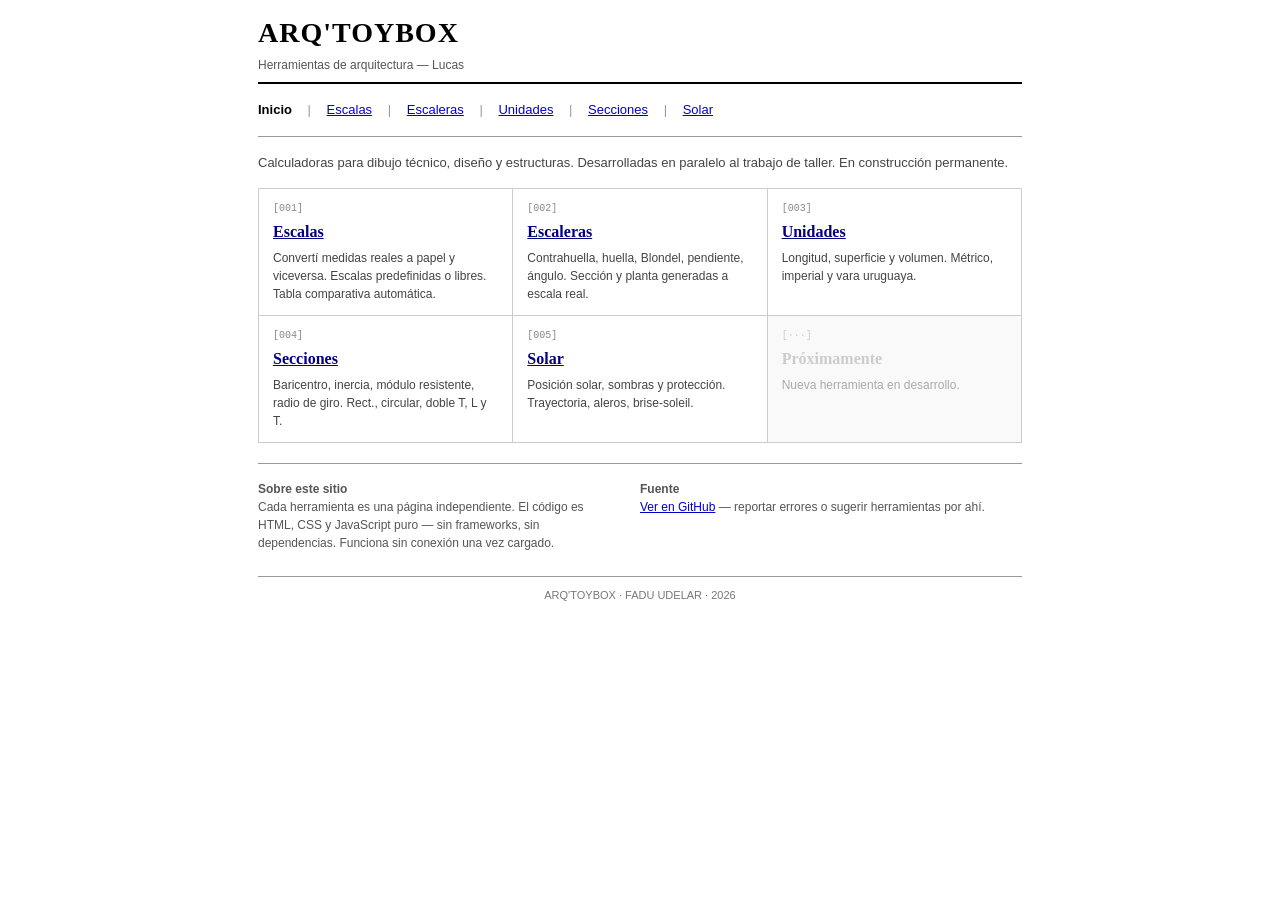
==== commit 39c39da2: "Update index.html" ====
--- a/index.html
+++ b/index.html
@@ -16,7 +16,7 @@
   <div class="site-header">
     <a href="index.html" class="site-title">ARQ'TOYBOX</a>
     <div class="site-subtitle">
-      Herramientas de arquitectura &mdash; Lucas &middot; FADU UDELAR
+      Herramientas de arquitectura &mdash; Lucas
     </div>
   </div>
 
